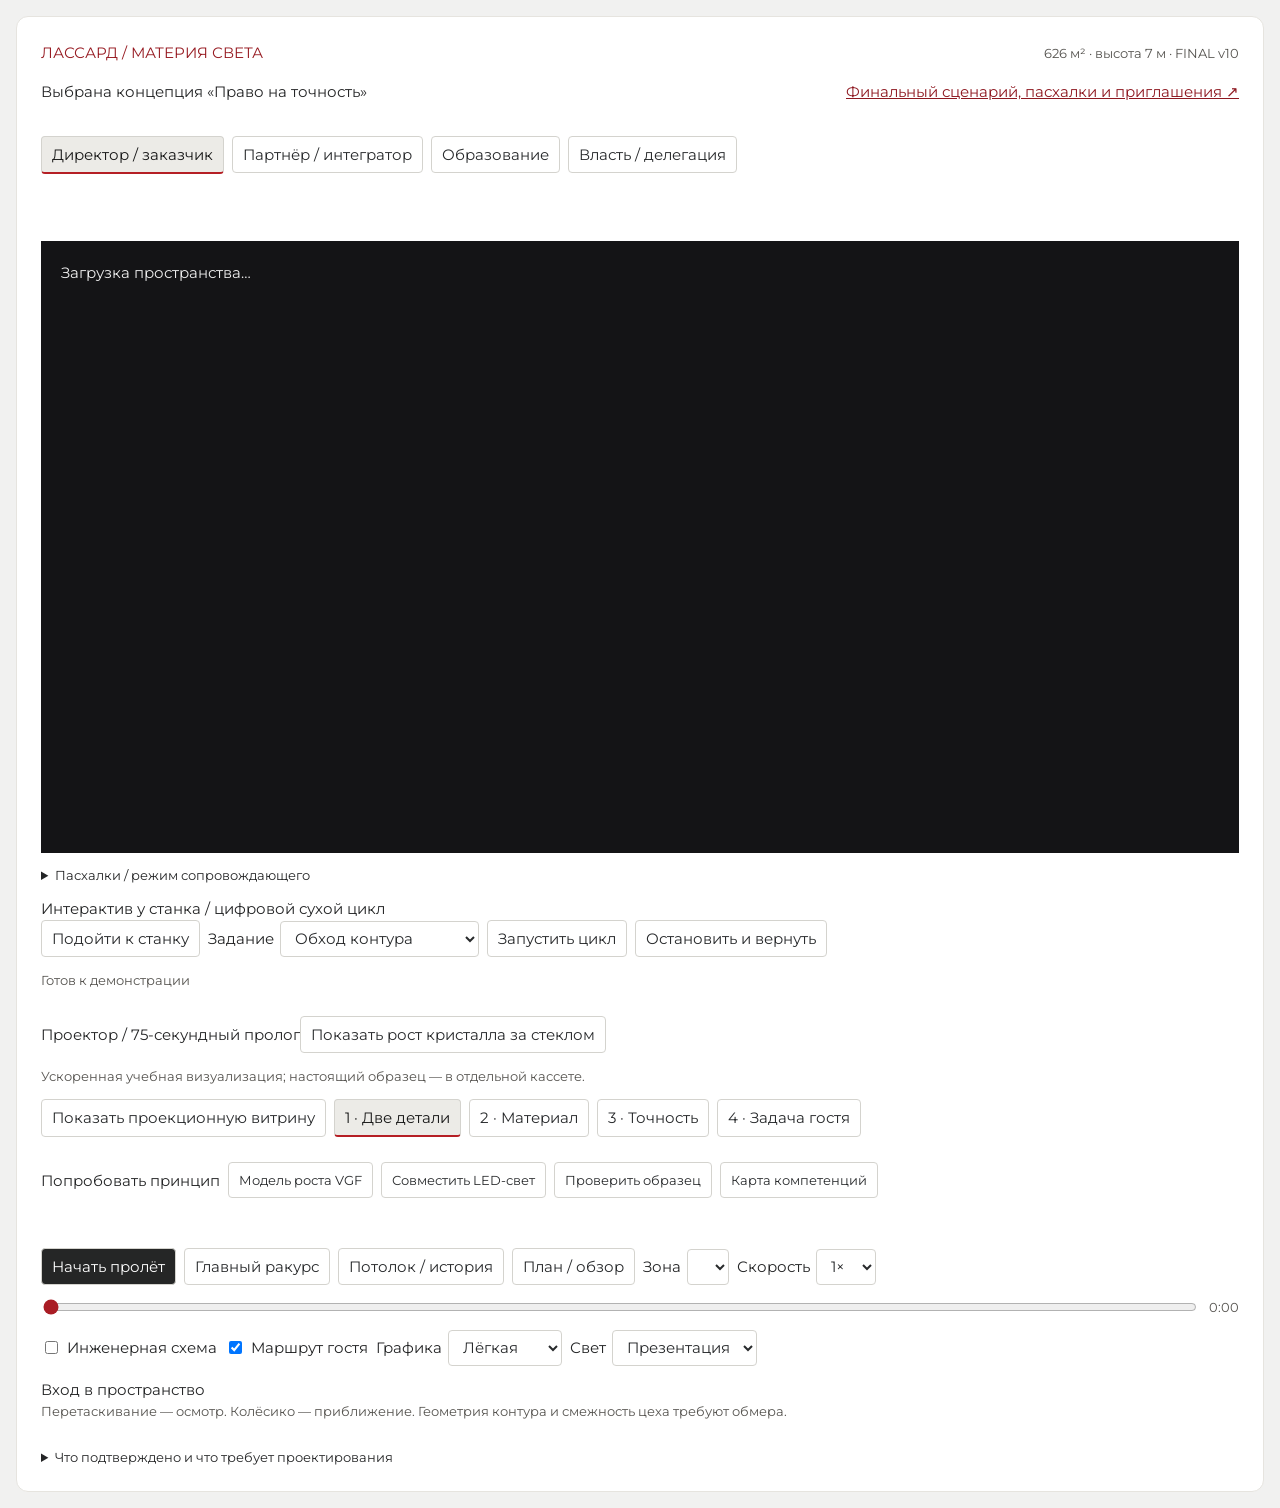
==== index.html @ 35c15503 "Publish LASSARD showroom interactive concept" ====
<!doctype html><html lang="ru"><head><meta charset="utf-8"><meta name="viewport" content="width=device-width,initial-scale=1"><title>LASSARD — Право на точность / FINAL v10</title><link rel="icon" href="data:,"></head><body><main><div id="lassard-premium">
<style>
@font-face{font-family:LassardText;src:url([data-uri]) format('woff2');font-weight:400 600;font-display:block}
#lassard-premium{display:flex;flex-direction:column;gap:12px;min-width:0;color:var(--foreground)}
#lassard-premium .lp-row{display:flex;align-items:center;flex-wrap:wrap;gap:8px}
#lassard-premium .lp-heading{display:flex;justify-content:space-between;align-items:baseline;flex-wrap:wrap;gap:8px}
#lassard-premium .lp-stage{position:relative;width:100%;aspect-ratio:16/10;min-height:340px;overflow:hidden;touch-action:none;background:#141416}
#lassard-premium canvas{display:block;width:100%;height:100%}
#lassard-premium .lp-controls{display:flex;flex-wrap:wrap;gap:8px;align-items:center}
#lassard-premium label{display:inline-flex;gap:6px;align-items:center}
#lassard-premium .lp-scrub{display:flex;gap:10px;align-items:center}
#lassard-premium .lp-scrub input{flex:1;min-width:80px}
#lassard-premium select[data-room]{max-width:290px}
#lassard-premium [data-detail]{min-height:2.6em}
@media(max-width:480px){#lassard-premium select[data-room]{width:100%;max-width:100%}}

*{box-sizing:border-box}body{margin:0;background:#f1f1f0;color:#242526;font:15px/1.55 LassardText,Arial,sans-serif}button,select,input{font:inherit}button,select{min-height:36px}button{cursor:pointer}button:focus-visible,a:focus-visible,select:focus-visible{outline:2px solid #b51f25;outline-offset:3px}button:hover{background:#e8e6e1}button[aria-pressed="true"]{border-bottom:2px solid #b51f25;background:#ecebe7;color:#181818}button,.btn,select{border:1px solid #d4d3ce;border-radius:4px;padding:6px 10px;background:#fff;color:#282a2c}a{color:#8e1820}main{padding:16px;max-width:1760px;margin:auto}#lassard-premium{background:#fff;border:1px solid #e6e4df;border-radius:12px;padding:24px;gap:12px}.text-small{font-size:13px;color:#55534f}.lp-heading strong{color:#971b22}.lp-heading{margin-bottom:4px}.concept-top{display:flex;flex-wrap:wrap;align-items:center;gap:12px;justify-content:space-between}.concept-top label{flex-wrap:wrap}.concept-top select{max-width:100%}.story-intro h1{font-size:24px;line-height:1.25;margin:8px 0}.story-intro p{margin:7px 0;max-width:1000px}.lead{font-weight:500}.acts{display:flex;gap:6px;overflow:auto;padding-bottom:5px}.act-button{flex:1;min-width:170px;text-align:left;font-size:12px;border:0;border-left:2px solid #ddd;border-radius:0;background:#f7f6f2}.experience{display:flex;gap:8px;flex-wrap:wrap;align-items:center}.experience button{font-size:13px}.demo{background:#f1f1f0;padding:18px;border-radius:6px}.demo[hidden]{display:none}.demo>button{float:right}.demo p{max-width:1000px}.demo-diagram svg{width:100%;max-width:650px;height:180px;display:block}.demo-diagram text{font-family:LassardText,Arial;fill:#292929}.demo input{width:260px;max-width:100%;accent-color:#a91c24}.demo-track{background:#d9d7d0;height:8px;margin:12px 0}.demo-track>div{height:100%;background:#9c2028}.lp-stage{max-height:68vh;min-height:360px!important;aspect-ratio:16/9!important}.lp-controls .btn-primary{background:#252626;color:white}.lp-scrub input{accent-color:#a91c24}details{font-size:13px;max-width:1000px}summary{cursor:pointer}#lassard-premium [data-detail]{max-width:1100px}#lassard-premium label{max-width:100%}#lassard-premium select{min-width:0}#lassard-premium select[data-room]{max-width:265px}
@media(max-width:768px){main{padding:6px}#lassard-premium{padding:16px;border-radius:8px}.lp-stage{min-height:330px!important;max-height:none}.lp-controls{align-items:stretch}.story-intro h1{font-size:22px}}
@media(max-width:480px){#lassard-premium{padding:12px}.lp-stage{min-height:300px!important}.concept-top select{width:100%}.concept-top label{display:block!important;width:100%}.lp-heading span{font-size:11px}.lp-controls label{flex-wrap:wrap}#lassard-premium select[data-room]{width:100%;max-width:100%}.experience button{flex:1 0 42%}.story-intro h1{font-size:20px}.lp-scrub{max-width:100%}.acts .act-button{min-width:158px}}
</style>
<div class="lp-heading"><strong>ЛАССАРД / МАТЕРИЯ СВЕТА</strong><span class="text-small">626 м² · высота 7 м · FINAL v10</span></div>
<div class="concept-top"><label hidden style="display:none">Выбранная концепция <select data-concept><option value="precision">Право на точность</option></select></label><strong>Выбрана концепция «Право на точность»</strong><a href="Сценарий_и_пасхалки.html" target="_blank">Финальный сценарий, пасхалки и приглашения ↗</a></div>
<section class="story-intro"><h1 data-concept-title></h1><p data-concept-line class="lead"></p><p data-concept-pitch></p></section>
<div class="lp-row" aria-label="Сценарий гостя">
<button type="button" class="btn" data-role="client" aria-pressed="true">Директор / заказчик</button>
<button type="button" class="btn" data-role="partner" aria-pressed="false">Партнёр / интегратор</button>
<button type="button" class="btn" data-role="education" aria-pressed="false">Образование</button>
<button type="button" class="btn" data-role="authority" aria-pressed="false">Власть / делегация</button>
</div>

<p data-concept-route class="text-small"></p><nav data-acts class="acts" aria-label="Сцены маршрута директора"></nav>
<div class="lp-stage" role="img" aria-label="Премиальный интерьер ЛАССАРД: потолочная волна, медиа, 13 зон и оборудование"><span data-loading style="color:#eee;padding:20px;display:block">Загрузка пространства…</span></div>
<details><summary>Пасхалки / режим сопровождающего</summary><p class="text-small">Раскрывайте только по ходу истории. Гостю не требуется искать все элементы.</p><div class="lp-row" data-final-secrets></div></details><section class="machine-controls"><strong>Интерактив у станка / цифровой сухой цикл</strong><div class="lp-row"><button data-machine-view>Подойти к станку</button><label>Задание <select data-machine-task><option value="contour">Обход контура</option><option value="position">Позиционирование</option><option value="repeat">Повтор траектории</option></select></label><button data-machine-start>Запустить цикл</button><button data-machine-stop>Остановить и вернуть</button></div><p class="text-small" data-machine-status>Готов к демонстрации</p></section><section class="projection-controls"><strong>Проектор / 75-секундный пролог</strong><button data-growth-start>Показать рост кристалла за стеклом</button><p class="text-small" data-growth-status>Ускоренная учебная визуализация; настоящий образец — в отдельной кассете.</p><div class="lp-row"><button data-projector-view>Показать проекционную витрину</button><button data-projection-step="0" aria-pressed="true">1 · Две детали</button><button data-projection-step="1" aria-pressed="false">2 · Материал</button><button data-projection-step="2" aria-pressed="false">3 · Точность</button><button data-projection-step="3" aria-pressed="false">4 · Задача гостя</button></div><p data-projection-copy class="text-small"></p></section><div class="experience"><strong>Попробовать принцип</strong><button data-experience="growth">Модель роста VGF</button><button data-experience="align">Совместить LED-свет</button><button data-experience="measure">Проверить образец</button><button data-experience="chain">Карта компетенций</button></div>
<div data-demo hidden class="demo"><button aria-label="Закрыть опыт">Закрыть</button><p data-demo-copy></p><div data-demo-diagram class="demo-diagram"></div><label>Положение ручки <input aria-label="Ручка учебного опыта" type="range" min="0" max="100" value="0"></label><div class="demo-track"><div data-demo-fill></div></div><output></output><p class="text-small">Демонстрация идеи интерфейса. Это не физическая модель процесса и не измерение.</p></div>
<p data-ceiling-story class="text-small"></p><details hidden style="display:none"><summary>Архивные камеры</summary><div class="lp-row" data-ceiling-chapters></div></details>
<div class="lp-controls">
<button class="btn btn-primary" type="button" data-play disabled>Начать пролёт</button>
<button class="btn" type="button" data-hero disabled>Главный ракурс</button><button class="btn" type="button" data-ceiling-view>Потолок / история</button>
<button class="btn" type="button" data-plan disabled>План / обзор</button>
<label class="form-label">Зона <select class="form-select" data-room aria-label="Выбрать зону"></select></label>
<label class="form-label">Скорость <select class="form-select" data-speed aria-label="Скорость"><option value="1">1×</option><option value="2">2×</option></select></label>
</div>
<div class="lp-scrub"><input type="range" class="form-range" data-progress min="0" max="1000" value="0" aria-label="Положение в пролёте"><span class="text-small tabular-nums" data-time>0:00</span></div>
<div class="lp-row">
<label class="form-check"><input type="checkbox" class="form-check-input" data-tech><span class="form-check-label">Инженерная схема</span></label>
<label class="form-check"><input type="checkbox" class="form-check-input" data-route checked><span class="form-check-label">Маршрут гостя</span></label>
<label class="form-label">Графика <select class="form-select" data-quality aria-label="Качество графики"><option value="eco">Лёгкая</option><option value="high">Качество</option></select></label>
<label class="form-label">Свет <select class="form-select" data-light aria-label="Сценарий освещения"><option value="show">Презентация</option><option value="work">Рабочий</option></select></label>
</div>
<div><strong data-title>Вход в пространство</strong><div class="text-small" data-detail aria-live="polite">Перетаскивание — осмотр. Колёсико — приближение. Геометрия контура и смежность цеха требуют обмера.</div></div>
<details><summary>Что подтверждено и что требует проектирования</summary><p>626 м² и 7 м — из кейса. Контур, координаты и размещение оборудования — эскиз v07/v08. Открытые учебные стенды доступны; запуск станков требует отдельного регламента. Рабочие режимы полировки без местного отсоса не подтверждены. Смета v07 не пересчитана для этих концепций.</p></details>
<script type="application/json" data-model>{"version":"v07","title":"ЛАССАРД / МАТЕРИЯ СВЕТА","room":{"width":36,"depth":17.38888888888889,"height":7,"area":626,"measured":false,"source":"Кейс: 626 м² / 7 м; 36×17.388889 — гипотеза PDF и ZIP","columns":[[0,3.3888888888888893,0.4],[0,15.38888888888889,0.4],[12,3.3888888888888893,0.4],[12,15.38888888888889,0.4],[24,3.3888888888888893,0.4],[24,15.38888888888889,0.4],[36,3.3888888888888893,0.4],[36,15.38888888888889,0.4]]},"zones":[{"id":1,"name":"Вход и впечатление","x":0,"z":0,"width":6,"depth":6.5,"area":39},{"id":2,"name":"Выращивание кристаллов","x":0,"z":9.5,"width":6,"depth":7.888888888888889,"area":47.333333333333336},{"id":3,"name":"Диоды","x":6,"z":9.5,"width":4.5,"depth":7.888888888888889,"area":35.5},{"id":4,"name":"Квантроны","x":10.5,"z":9.5,"width":4.5,"depth":7.888888888888889,"area":35.5},{"id":5,"name":"Лазерные источники","x":15,"z":9.5,"width":4.5,"depth":7.888888888888889,"area":35.5},{"id":6,"name":"Оптомеханика","x":19.5,"z":9.5,"width":4.5,"depth":7.888888888888889,"area":35.5},{"id":7,"name":"Роботизированная ячейка","x":6,"z":0,"width":5,"depth":6.5,"area":32.5},{"id":8,"name":"Гравировка и маркировка","x":11,"z":0,"width":5,"depth":6.5,"area":32.5},{"id":9,"name":"Лазерная резка","x":16,"z":0,"width":13,"depth":6.5,"area":84.5},{"id":10,"name":"Ручные аппараты","x":29,"z":0,"width":4.5,"depth":6.5,"area":29.25},{"id":11,"name":"Лазерный класс","x":24,"z":9.5,"width":6,"depth":7.888888888888889,"area":47.333333333333336},{"id":12,"name":"Сервис","x":30,"z":9.5,"width":6,"depth":7.888888888888889,"area":47.333333333333336},{"id":13,"name":"Обзор производства","x":33.5,"z":0,"width":2.5,"depth":6.5,"area":16.25}],"spine":{"x":0,"z":6.5,"width":36,"depth":3},"production":{"side":"+X","assumed":true,"externalWindows":0},"safety":{"extinguishers":[[6.3,1.1,6.2],[11.3,1.1,6.2],[16.3,1.1,6.2],[29.3,1.1,6.2],[30.3,1.1,9.85]],"note":"5 проектных точек; тип, ранг и достаточность определяются расчётом"},"materials":[{"id":"M01","name":"Минеральный крупноформатный пол","finish":"Графитовый сатин; материал и вся система с подтверждением требований пожарной безопасности; нескользящая поверхность"},{"id":"M02","name":"Стены","finish":"Сэндвич-панель существующего контура; внутренняя отделка минеральными панелями и металлом"},{"id":"M03","name":"Потолочная волна","finish":"Красные алюминиевые элементы RAL3020; независимый подвес; нижняя отметка 3.94–5.46 м, верх 6.32 м"},{"id":"M04","name":"Свет","finish":"Сценарное диммирование; тёплый 3000К в общих зонах, нейтральный 4000К у оборудования; фотометрии пока нет"},{"id":"M05","name":"Остекление","finish":"Только внутренняя граница цеха и защитные ячейки; состав/OD/огнестойкость по проекту"},{"id":"M06","name":"Медиа","finish":"Проекция на прозрачную сетку в закрытом объёме и на физические модели; изображение не возникает в чистом воздухе"},{"id":"M07","name":"Металл и бренд","finish":"#DD191C, #606060, #D9D9D9, белый; сатинированная нержавеющая сталь; оригинальный SVG"}],"merge":{"base":"Авторский интерьер v05, архитектура и все четыре маршрута сохранены","imported":"18 mesh-деталей робота и учебного разреза квантрона из LASSARD_showroom.blend","caution":"Стилизованные модели, не заводские CAD и не паспортные габариты"},"visitorBarriers":{"lines":[{"a":[0.65,11.65],"b":[23.35,11.65],"label":"Экспонаты: только с сопровождающим","height":1,"type":"Посетительское ограждение, не лазерная защита"},{"a":[0.65,11.65],"b":[0.65,16.9],"label":"Боковая граница экспозиции","height":1,"type":"Посетительское ограждение, не лазерная защита"},{"a":[23.35,11.65],"b":[23.35,16.9],"label":"Боковая граница оптомеханики","height":1,"type":"Посетительское ограждение, не лазерная защита"},{"a":[6.25,6.78],"b":[10.75,6.78],"label":"Рабочие ячейки: доступ оператора","height":1,"type":"Посетительское ограждение, не лазерная защита"},{"a":[11.25,6.78],"b":[15.75,6.78],"label":"Рабочие ячейки: доступ оператора","height":1,"type":"Посетительское ограждение, не лазерная защита"},{"a":[16.25,6.78],"b":[28.75,6.78],"label":"Рабочие ячейки: доступ оператора","height":1,"type":"Посетительское ограждение, не лазерная защита"},{"a":[29.25,6.78],"b":[33.25,6.78],"label":"Рабочие ячейки: доступ оператора","height":1,"type":"Посетительское ограждение, не лазерная защита"},{"a":[30.35,12.25],"b":[35.6,12.25],"label":"Сервисная мастерская: только персонал","height":1,"type":"Посетительское ограждение, не лазерная защита"},{"a":[35.55,7.3],"b":[35.55,8.7],"label":"Вход в производство: только персонал","height":1,"type":"Посетительское ограждение, не лазерная защита"}],"posts":44,"lengthMeters":65.35,"limits":"Ленты не являются лазерной защитой. Пропуск, инструктаж и сопровождение обязательны по согласованному регламенту."}}</script>
<script type="application/json" data-logo>[[["moveTo", [[63.94, 56.41]]], ["lineTo", [[63.05, 0.47]]], ["lineTo", [[54.19, 0.47]]], ["lineTo", [[33.36, 56.27]]], ["lineTo", [[33.34, 56.41]]], ["lineTo", [[40.51, 56.41]]], ["lineTo", [[56.25, 13.43]]], ["lineTo", [[55.87, 38.64]]], ["lineTo", [[50.85, 38.64]]], ["lineTo", [[48.2, 45.81]]], ["lineTo", [[55.78, 45.81]]], ["lineTo", [[55.59, 56.41]]], ["lineTo", [[63.94, 56.41]]], ["closePath", []]], [["moveTo", [[159.77, 56.54]]], ["lineTo", [[158.88, 0.61]]], ["lineTo", [[150.02, 0.61]]], ["lineTo", [[129.19, 56.4]]], ["lineTo", [[129.16, 56.54]]], ["lineTo", [[136.33, 56.54]]], ["lineTo", [[152.07, 13.56]]], ["lineTo", [[151.69, 38.77]]], ["lineTo", [[146.68, 38.77]]], ["lineTo", [[144.03, 45.94]]], ["lineTo", [[151.61, 45.94]]], ["lineTo", [[151.41, 56.54]]], ["lineTo", [[159.77, 56.54]]], ["closePath", []]], [["moveTo", [[19.4, 0.5]]], ["lineTo", [[0.0, 56.41]]], ["lineTo", [[7.49, 56.41]]], ["lineTo", [[22.28, 13.06]]], ["lineTo", [[24.32, 6.75]]], ["lineTo", [[27.95, 6.75]]], ["lineTo", [[18.84, 56.41]]], ["lineTo", [[26.16, 56.41]]], ["lineTo", [[36.32, 0.5]]], ["lineTo", [[19.4, 0.5]]], ["closePath", []]], [["moveTo", [[98.09, 0.01]]], ["lineTo", [[84.19, 0.01]]], ["curveTo", [[82.7, 0.01], [81.36, 0.5], [80.22, 1.46]]], ["curveTo", [[79.07, 2.42], [78.36, 3.66], [78.09, 5.14]]], ["lineTo", [[69.71, 51.14]]], ["curveTo", [[69.44, 52.62], [69.71, 53.86], [70.5, 54.82]]], ["curveTo", [[71.29, 55.79], [72.46, 56.27], [73.95, 56.27]]], ["lineTo", [[87.87, 56.27]]], ["curveTo", [[89.35, 56.27], [90.7, 55.79], [91.86, 54.83]]], ["curveTo", [[93.04, 53.86], [93.78, 52.62], [94.05, 51.13]]], ["lineTo", [[96.76, 36.19]]], ["lineTo", [[89.24, 36.19]]], ["lineTo", [[86.84, 49.39]]], ["lineTo", [[77.5, 49.39]]], ["lineTo", [[85.24, 6.87]]], ["lineTo", [[94.57, 6.87]]], ["lineTo", [[92.38, 18.92]]], ["lineTo", [[99.89, 18.92]]], ["lineTo", [[102.39, 5.13]]], ["curveTo", [[102.66, 3.65], [102.38, 2.4], [101.55, 1.44]]], ["curveTo", [[100.74, 0.49], [99.57, 0.01], [98.09, 0.01]]], ["closePath", []]], [["moveTo", [[128.85, 0.0]]], ["lineTo", [[114.94, 0.0]]], ["curveTo", [[113.45, 0.0], [112.11, 0.49], [110.97, 1.45]]], ["curveTo", [[109.83, 2.41], [109.11, 3.65], [108.84, 5.13]]], ["lineTo", [[100.5, 51.13]]], ["curveTo", [[100.23, 52.61], [100.5, 53.85], [101.3, 54.82]]], ["curveTo", [[102.09, 55.79], [103.26, 56.28], [104.75, 56.28]]], ["lineTo", [[118.68, 56.28]]], ["curveTo", [[120.16, 56.28], [121.51, 55.8], [122.67, 54.84]]], ["curveTo", [[123.85, 53.87], [124.58, 52.63], [124.85, 51.14]]], ["lineTo", [[127.55, 36.2]]], ["lineTo", [[120.03, 36.2]]], ["lineTo", [[117.64, 49.4]]], ["lineTo", [[108.3, 49.4]]], ["lineTo", [[116.01, 6.88]]], ["lineTo", [[125.34, 6.88]]], ["lineTo", [[123.16, 18.93]]], ["lineTo", [[130.68, 18.93]]], ["lineTo", [[133.17, 5.14]]], ["curveTo", [[133.44, 3.65], [133.15, 2.41], [132.32, 1.45]]], ["curveTo", [[131.5, 0.48], [130.34, 0.0], [128.85, 0.0]]], ["closePath", []]], [["moveTo", [[196.99, 0.36]]], ["lineTo", [[174.6, 0.36]]], ["lineTo", [[164.65, 56.79]]], ["lineTo", [[173.09, 56.79]]], ["lineTo", [[181.76, 7.61]]], ["lineTo", [[192.4, 7.61]]], ["lineTo", [[189.59, 23.92]]], ["lineTo", [[182.78, 23.92]]], ["lineTo", [[181.45, 31.19]]], ["lineTo", [[190.7, 31.19]]], ["curveTo", [[192.42, 31.12], [193.63, 30.95], [194.32, 30.68]]], ["curveTo", [[196.05, 29.98], [197.13, 28.44], [197.55, 26.07]]], ["lineTo", [[201.17, 5.55]]], ["curveTo", [[201.76, 2.09], [200.38, 0.36], [196.99, 0.36]]], ["closePath", []]], [["moveTo", [[232.95, 0.46]]], ["lineTo", [[225.4, 0.46]]], ["lineTo", [[225.4, 0.46]]], ["lineTo", [[221.23, 0.46]]], ["lineTo", [[221.06, 0.46]]], ["lineTo", [[214.35, 0.46]]], ["lineTo", [[214.35, 0.46]]], ["lineTo", [[211.79, 0.46]]], ["lineTo", [[195.01, 49.45]]], ["lineTo", [[189.63, 49.45]]], ["lineTo", [[188.38, 56.41]]], ["lineTo", [[192.63, 56.41]]], ["lineTo", [[200.06, 56.41]]], ["lineTo", [[202.48, 49.45]]], ["lineTo", [[202.47, 49.45]]], ["lineTo", [[214.74, 13.03]]], ["lineTo", [[216.75, 6.71]]], ["lineTo", [[218.44, 6.71]]], ["lineTo", [[218.44, 6.71]]], ["lineTo", [[221.06, 6.71]]], ["lineTo", [[221.23, 6.71]]], ["lineTo", [[223.36, 6.71]]], ["lineTo", [[223.36, 6.71]]], ["lineTo", [[224.59, 6.71]]], ["lineTo", [[216.95, 49.45]]], ["lineTo", [[206.08, 49.45]]], ["lineTo", [[203.62, 56.41]]], ["lineTo", [[208.27, 56.41]]], ["lineTo", [[215.7, 56.41]]], ["lineTo", [[221.26, 56.41]]], ["lineTo", [[222.37, 56.41]]], ["lineTo", [[222.46, 56.41]]], ["lineTo", [[223.03, 56.41]]], ["lineTo", [[228.18, 56.41]]], ["lineTo", [[229.42, 49.45]]], ["lineTo", [[224.26, 49.45]]], ["lineTo", [[232.95, 0.46]]], ["closePath", []]]]</script>
<script type="module">
import * as THREE from 'https://esm.sh/three@0.169.0';
import {RoundedBoxGeometry} from 'https://esm.sh/three@0.169.0/examples/jsm/geometries/RoundedBoxGeometry.js';
import {EffectComposer} from 'https://esm.sh/three@0.169.0/examples/jsm/postprocessing/EffectComposer.js';
import {RenderPass} from 'https://esm.sh/three@0.169.0/examples/jsm/postprocessing/RenderPass.js';
import {UnrealBloomPass} from 'https://esm.sh/three@0.169.0/examples/jsm/postprocessing/UnrealBloomPass.js';
import {OutputPass} from 'https://esm.sh/three@0.169.0/examples/jsm/postprocessing/OutputPass.js';
import {ShaderPass} from 'https://esm.sh/three@0.169.0/examples/jsm/postprocessing/ShaderPass.js';
import {FXAAShader} from 'https://esm.sh/three@0.169.0/examples/jsm/shaders/FXAAShader.js';
import {Reflector} from 'https://esm.sh/three@0.169.0/examples/jsm/objects/Reflector.js';
import {RoomEnvironment} from 'https://esm.sh/three@0.169.0/examples/jsm/environments/RoomEnvironment.js';
const root=document.getElementById('lassard-premium'),$=s=>root.querySelector(s),stage=$('.lp-stage');
const M=JSON.parse($('[data-model]').textContent),logoPaths=JSON.parse($('[data-logo]').textContent);
let needsRender=true,frameId=0,stageVisible=true,drawCount=0,lastDraw=0;
const CONTENT={"concepts":[{"id":"precision","n":"01","name":"Право на точность","tagline":"Директор сам устанавливает, что считать доказательством качества.","pitch":"LASSARD превращает обещание точности в проверяемый результат: посетитель проходит путь от рождения материала до приёмки собственной детали и выходит с согласованным заданием на испытание.","audience":"Приоритет: генеральный и технический директор; главный инженер и закупки получают доказательства для согласования.","why":"У крупной покупки есть риск: красивый станок может не дать нужного результата на конкретном производстве. Маршрут уменьшает неопределённость в качестве, происхождении узлов и внедрении; эффект на конверсию нужно измерять.","duration":32,"hook":"На столе две одинаковые на вид детали. «Какую вы примете для своего производства — и чем это докажете?»","ending":"Карточка задачи: материал, операция, критический размер или дефект, метод измерения, критерий приёмки, ответственный инженер и согласованная дата теста.","ceiling":"Собранный свет","ceilingMeaning":"Единая потолочная история из семи глав: 2015 — разрозненные возможности; 2017 — контуры инструмента; 2018 — собранный модуль; 2019 — оптическая поверхность; 2021 — слои управляемого роста; 2023 — общая производственная структура; 2025 — измерительная апертура. Алюминиевая форма постепенно меняется вместе с глубиной компетенций LASSARD. В финальной точке освещённые светлые фрагменты среднего поля проекционно складываются в одно кольцо. Это статическая анаморфоза на пассивных элементах; последовательное включение обычных светильников глав — необязательный следующий этап. Акцент: от разрозненных процессов к согласованной точности.","art":[{"name":"Слои решения","where":"Зона 02, открытый стол перед витриной","what":"Две металлические поверхности внешне одинаковы. Под увеличением посетитель находит различие и сопоставляет его с размером на экране. Подпись сообщает происхождение и метод контроля.","meaning":"Ценность LASSARD видна в том, что глаз не различает.","sale":"Разговор переходит от мощности и цены к критерию приёмки."},{"name":"Подпись материала","where":"Переход от зоны 06 к станкам","what":"Скульптурная кассета из закрытого образца кристалла, подложки, демонстрационного компонента и обработанной детали. Рядом разветвлённая схема компетенций, без ложной прямой родословной конкретного станка.","meaning":"Компания умеет работать на разных масштабах: от материала до комплекса.","sale":"Обсуждение собственного производства и границ ответственности по выбранной модели."}],"acts":[{"time":"0–3 мин","title":"Завязка: выбор без доказательства","zone":1,"key":"entry","voice":"«Сначала определим результат, который нужен вашему предприятию. В конце вы проверите его сами».","action":"Директор выбирает две внешне похожие детали и отмечает критичное свойство.","proof":"Зафиксирована задача, а не интерес к абстрактному каталогу.","space":"У входа — стол задачи; обзор всего зала открывается за ним, каталог не заслоняет вопрос."},{"time":"3–9 мин","title":"Откуда у нас право обещать","zone":2,"key":"growth","voice":"«С 2015 года мы наращивали собственные компетенции. Материал — одна из точек, где начинается контроль свойств».","action":"Поворачивает ручку учебной модели VGF: меняется условный температурный профиль и фронт кристаллизации. Затем рассматривает герметично закрытый GaAs-образец.","proof":"Различает реальный образец и условную симуляцию. Видит историю 2015 → 2017 → 2018 → 2019 → 2021 → 2023.","space":"Витрина с реальным кристаллом сзади, доступная учебная модель впереди. Температурная анимация не выдаётся за реальное выращивание."},{"time":"9–15 мин","title":"Конфликт: точность легко потерять","zone":6,"key":"precision","voice":"«Хороший компонент не спасает систему, если её узлы не согласованы».","action":"Вращает ограниченный ручной позиционер с LED-источником; совмещает световое пятно с меткой и сравнивает стабильность двух учебных опор.","proof":"Лично ощущает зависимость результата от настройки. Это демонстрация принципа, не измерение характеристик продаваемого лазера.","space":"Диоды, квантроны и волоконная ветвь показаны как разные технические направления. Оптомеханика рядом связывает их общей задачей стабильности."},{"time":"15–25 мин","title":"Проверка: приблизиться к решению","zone":9,"key":"dry","voice":"«Теперь рассмотрим оборудование, которое должно выполнить вашу операцию».","action":"Подходит к внешнему пульту обесточенного SMART; на отдельном муляже закрепляет безопасный образец. Измеряет заранее подготовленную деталь под видеомикроскопом. При готовой защищённой установке оператор отдельно выполняет тест материала клиента.","proof":"Результаты сравниваются по одному критерию. Подготовленный образец не выдаётся за сегодняшнюю обработку.","space":"Открытый подход к станку и вынесенный стол образцов. Рабочая ячейка закрыта корпусом. В режиме без обработки используется симулятор, а не подключённый пульт."},{"time":"25–32 мин","title":"Развязка: принять следующий шаг","zone":12,"key":"decision","voice":"«Вот что уже подтверждено, вот что ещё проверим на вашей детали. Давайте зафиксируем критерий и ответственного».","action":"Смотрит через перегородку на реальное производство, затем совместно с инженером заполняет паспорт теста.","proof":"Встреча завершена проверяемой договорённостью о тестировании, а не обещанием немедленного контракта.","space":"Стол решения рядом с производственным окном. Здесь потолочные пластины складываются в точную линию. Мастерская отделена от места переговоров."}]},{"id":"control","n":"02","name":"Зависимость отменяется","tagline":"Крупная покупка начинается с вопроса: кто отвечает, когда что-то перестало работать?","pitch":"Директор собирает карту своей производственной зависимости и проверяет, какие участки цепочки LASSARD способен контролировать собственными компетенциями, а какие остаются внешними.","audience":"Генеральный директор, собственник, директор по производству; особенно при модернизации критического участка.","why":"Продаёт управляемость поставки, сервиса и ответственности. Убедителен, когда причина покупки — риск простоя или зависимость от поставщика; слабее, когда главное — уникальная технологическая операция.","duration":30,"hook":"Гость вытягивает один модуль из настольной цепи — световая последовательность останавливается. «Какой такой узел есть у вас?»","ending":"Карта рисков выбранной конфигурации, перечень подтверждающих документов, сценарий сервиса и встреча инженеров. SLA, сроки и склад не обещаются до подтверждения.","ceiling":"Архитектура независимости","ceilingMeaning":"Единая потолочная история из семи глав: 2015 — разрозненные возможности; 2017 — контуры инструмента; 2018 — собранный модуль; 2019 — оптическая поверхность; 2021 — слои управляемого роста; 2023 — общая производственная структура; 2025 — измерительная апертура. Алюминиевая форма постепенно меняется вместе с глубиной компетенций LASSARD. В финальной точке освещённые светлые фрагменты среднего поля проекционно складываются в одно кольцо. Это статическая анаморфоза на пассивных элементах; последовательное включение обычных светильников глав — необязательный следующий этап. Главы охвачены соединёнными звеньями: новые компетенции укрепляют цепь ответственности.","art":[{"name":"Отсутствующий узел","where":"Вход, стол задачи","what":"Скульптура из семи магнитных модулей. Один пустой стык прекращает световой маршрут; гость возвращает модуль.","meaning":"Большая система зависит от малого элемента.","sale":"Выявляет реальный риск и участников решения."},{"name":"Атлас ответственности","where":"Перед окном производства","what":"Трёхслойный объект: компоненты, сборка и поддержка. Поворот дисков показывает границы ответственности по конкретной модели.","meaning":"Полный цикл нужно раскрывать через конкретные обязательства.","sale":"Подводит к обсуждению сервиса, запасных частей и собственной разработки."}],"acts":[{"time":"0–4 мин","title":"Назвать уязвимость","zone":1,"key":"entry","voice":"«Когда останавливается один узел, предприятие теряет больше, чем стоимость узла. Давайте начнём с вашего риска».","action":"Вынимает модуль из учебной цепи и отмечает свой риск: качество, поставка, обслуживание или обучение.","proof":"Сформирован предмет деловой беседы.","space":"Входной модуль вместо ресепшена с общей рекламой; рядом место для короткой записи задачи."},{"time":"4–10 мин","title":"Почему мы строили свой цикл","zone":2,"key":"growth","voice":"«Мы последовательно добавляли собственные производственные компетенции: оборудование, модули, оптомеханику и полупроводники».","action":"Совмещает предметные кассеты с историческими вехами; запускает условную модель VGF.","proof":"История компании объясняет контроль процесса. 80% из кейса показаны как данные кейса, не доля каждого станка.","space":"Хронология встроена в проход по компонентам. Подложки, квантроны и волокно — отдельные ветви, не универсальный конвейер GaAs → любой лазер."},{"time":"10–16 мин","title":"Проверить границы контроля","zone":5,"key":"source","voice":"«Давайте разберём именно ту конфигурацию, которую вы рассматриваете».","action":"Выбирает на экране тип источника; инженер показывает состав и подтверждённое происхождение узлов.","proof":"Известно, что производится внутри компании, что приобретается и чем подтверждается совместимость.","space":"Источники собраны у стола обсуждения; спецификация конкретной модели важнее общего лозунга локализации."},{"time":"16–23 мин","title":"Приблизиться к обслуживанию","zone":9,"key":"dry","voice":"«Качество закупки — это ещё и возможность эксплуатировать оборудование».","action":"Осматривает обесточенный станок с сопровождающим; на внешнем учебном пульте выбирает сценарий отказа и порядок обращения.","proof":"Проверяется понятность эксплуатации; сроки восстановления и наличие запчастей запрашиваются отдельно.","space":"Подход к машине открыт, сервисный тренажёр вынесен наружу. Силовые шкафы и рабочие зоны закрыты."},{"time":"23–30 мин","title":"Увидеть людей и назначить ответственного","zone":12,"key":"decision","voice":"«За каждым этапом должны стоять люди и проверяемые обязательства».","action":"Наблюдает сборку через перегородку, проходит к карте ответственности и назначает техническую встречу.","proof":"На руках карта рисков и перечень оставшихся проверок.","space":"Финальный стол у производства; потолочная цепь собирается светом после согласования карты, а не автоматически после входа."}]},{"id":"invisible","n":"03","name":"Невидимое становится решением","tagline":"Красивое кино о том, как управляют тем, чего не видно.","pitch":"Посетитель проходит от невидимой структуры материала к видимому результату на детали. Каждый художественный эффект открывается его собственным действием и объясняет инженерную компетенцию.","audience":"Технический директор, R&D, технологи; адаптация для образования, медиа и промышленного туризма.","why":"Лучше всего создаёт запоминающийся образ бренда и интерес к технологии. Для продаж нужен обязательный финал с измерением и задачей клиента: один красивый опыт ещё не доказывает применимость станка.","duration":28,"hook":"В зале висит набор несвязанных рам. Гость сдвигается к отметке и видит цельную форму — затем ему предлагают сделать невидимое измеримым.","ending":"Один проверяемый технологический вопрос заказчика, метод проверки и запись на предметное испытание.","ceiling":"Проявление","ceilingMeaning":"Единая потолочная история из семи глав: 2015 — разрозненные возможности; 2017 — контуры инструмента; 2018 — собранный модуль; 2019 — оптическая поверхность; 2021 — слои управляемого роста; 2023 — общая производственная структура; 2025 — измерительная апертура. Алюминиевая форма постепенно меняется вместе с глубиной компетенций LASSARD. В финальной точке освещённые светлые фрагменты среднего поля проекционно складываются в одно кольцо. Это статическая анаморфоза на пассивных элементах; последовательное включение обычных светильников глав — необязательный следующий этап. Тонкие экранные слои постепенно открывают внутреннюю структуру каждой главы.","art":[{"name":"Увидеть напряжение","where":"Зона 02","what":"Гость поворачивает поляризационный фильтр перед прозрачной учебной пластиной и видит картину напряжений. Рядом закрытый образец GaAs с честной подписью.","meaning":"Невидимые свойства материала имеют наблюдаемые последствия.","sale":"Показывает ценность контроля материала. Опыт не объявляется диагностикой GaAs: он выполнен на другом учебном материале."},{"name":"Тихая поверхность","where":"Зона 06","what":"Две одинаковые металлические диафрагмы с разными учебными опорами. Камера увеличивает колебание после одинакового воздействия.","meaning":"Основа и настройка влияют на стабильность.","sale":"Оптомеханика получает понятный смысл в разговоре о повторяемости."}],"acts":[{"time":"0–3 мин","title":"Изменить точку зрения","zone":1,"key":"entry","voice":"«Самые важные свойства технологии часто не видны с первого взгляда».","action":"Встаёт в точку совмещения потолочного объекта и выбирает свой вопрос к качеству.","proof":"Эмоция связана с задачей наблюдения, а не с рекламой кристаллов.","space":"Композиционная точка перед столом задачи; объект не перекрывает инженерные коммуникации."},{"time":"3–9 мин","title":"Рождение структуры","zone":2,"key":"growth","voice":"«Выращивание — это управление условиями, в которых возникает материал с нужными свойствами».","action":"Меняет условный температурный профиль модели VGF и поворачивает поляризатор на отдельном учебном объекте.","proof":"Понимает различие симуляции роста, демонстрации принципа и настоящего образца.","space":"Кристалл, модель и оптический опыт стоят рядом, но имеют разные подписи. История выращивания полупроводников в LASSARD привязана к 2021 году."},{"time":"9–15 мин","title":"Собрать видимый эффект","zone":6,"key":"precision","voice":"«Дальше нужны компоненты, оптика и стабильная механика — с разными схемами для разных типов лазеров».","action":"Юстирует LED-стенд ручкой, сравнивает устойчивость пятна.","proof":"Действие демонстрирует роль настройки; не обещает характеристики промышленного источника.","space":"Открытые диодные и оптомеханические образцы образуют стол опыта; лазерные источники показаны отдельно."},{"time":"15–22 мин","title":"Перевести красоту в измерение","zone":9,"key":"measure","voice":"«Теперь проверим не эффект, а деталь».","action":"Под микроскопом сравнивает кромки и на обесточенном станке смотрит путь заготовки; выбирает измеряемый критерий.","proof":"У красивой истории появляется инженерная проверка.","space":"Измерительный стол на публичной стороне, подход к станку без лент. При готовом запуске — тест оператором в закрытом контуре."},{"time":"22–28 мин","title":"Связать невидимое с бизнесом","zone":12,"key":"decision","voice":"«Какое свойство на вашей детали мы должны сделать измеримым?»","action":"У производственного окна формулирует вопрос и договаривается о тесте.","proof":"Эффект переводится в запрос, материал и критерий.","space":"В финале — живая сборка и рабочий стол инженера, а не фотозона. Потолочная форма видна второй раз уже с новой точки."}]},{"id":"dayone","n":"04","name":"Первый день вашего производства","tagline":"Директор проживает внедрение до покупки станка.","pitch":"Шоурум работает как репетиция запуска участка: гость приносит задачу, выбирает операцию, проверяет результат и собирает план внедрения вместе с командой LASSARD.","audience":"Директор производства, операционный и генеральный директор; действующий клиент, расширяющий парк; образовательное учреждение, оснащающее класс.","why":"Снижает страх внедрения и помогает обсуждать комплексную поставку — оборудование, оснастку, контроль, обучение и поддержку. Особенно полезен, когда выбор уже сузился до нескольких решений.","duration":35,"hook":"На столе пустое место в миниатюре производственного участка. «Что должно появиться здесь, чтобы в первый рабочий день вышла годная деталь?»","ending":"Одностраничный план запуска: оборудование, коммуникации, оснастка, критерии приёмки, обучение, ответственные и незакрытые вопросы.","ceiling":"Партитура первого запуска","ceilingMeaning":"Единая потолочная история из семи глав: 2015 — разрозненные возможности; 2017 — контуры инструмента; 2018 — собранный модуль; 2019 — оптическая поверхность; 2021 — слои управляемого роста; 2023 — общая производственная структура; 2025 — измерительная апертура. Алюминиевая форма постепенно меняется вместе с глубиной компетенций LASSARD. В финальной точке освещённые светлые фрагменты среднего поля проекционно складываются в одно кольцо. Это статическая анаморфоза на пассивных элементах; последовательное включение обычных светильников глав — необязательный следующий этап. Пространственные рёбра обрамляют главы как последовательность этапов запуска.","art":[{"name":"Пустое место","where":"Вход","what":"Абстрактная миниатюра производственного участка с одним свободным местом. Гость добавляет магнитный модуль выбранной операции.","meaning":"Оборудование получает смысл только внутри процесса заказчика.","sale":"Позволяет выяснить задачу, производительность и ограничения участка."},{"name":"Первый годный","where":"Финальный стол","what":"Рамка с тремя позициями: исходная заготовка, контролируемая деталь и карточка условий получения. В рамку помещается безопасный образец.","meaning":"Герой истории — результат предприятия клиента.","sale":"Вместо сувенира гость получает образец с протоколом и согласованный план следующего шага."}],"acts":[{"time":"0–5 мин","title":"День начинается с задачи","zone":1,"key":"entry","voice":"«Представим, что оборудование уже приехало. Что должно измениться в вашем производстве?»","action":"Помещает модуль операции в миниатюру участка; называет материал, партию, качество и ограничения.","proof":"Собраны исходные данные. Недостающие значения отмечаются, а не выдумываются.","space":"Вход становится короткой инженерной сессией, есть место для собственной детали."},{"time":"5–11 мин","title":"На чём держится решение","zone":2,"key":"growth","voice":"«Чтобы отвечать за внедрение, мы развивали не только станки, но и собственные компоненты и технологические компетенции».","action":"Проходит сокращённую историю, рассматривает материал и модель VGF.","proof":"Понимает происхождение компетенций компании, не теряя связь со своей задачей.","space":"Компонентный ряд читается за шесть минут; подробности доступны по запросу, а не обязательной часовой лекцией."},{"time":"11–20 мин","title":"Репетиция работы","zone":9,"key":"dry","voice":"«Пройдём путь вашей заготовки до обработки».","action":"На выносном тренажёре выбирает операцию; на ручной учебной оснастке размещает макет детали. Подходит к обесточенному станку и вместе с инженером проверяет доступ и последовательность загрузки.","proof":"Выявлены вопросы оснастки, эргономики и подготовки оператора.","space":"Образцы и тренажёр перед машиной; реальные двери и панели показываются в разрешённом остановленном режиме. Посетитель не командует приводами."},{"time":"20–28 мин","title":"Приёмка первой детали","zone":9,"key":"measure","voice":"«Красивый рез — ещё не критерий приёмки. Сверим его с вашей задачей».","action":"Проводит доступное измерение готового образца. С инженером обсуждает тест своей заготовки и видит производство через окно.","proof":"Согласованы метод контроля и границы доказанного.","space":"Измерение рядом со станком сокращает переход между действием и результатом; живое производство подтверждает наличие процесса."},{"time":"28–35 мин","title":"Собрать запуск","zone":12,"key":"decision","voice":"«Для первого годного нужны не только киловатты. Давайте запишем, кто и что делает до запуска».","action":"Заполняет карту внедрения; при необходимости выбирает маршрут обучения в лазерном классе.","proof":"План технического обследования, испытания и обучения становится основанием следующей встречи.","space":"Стол проекта у окна производства, учебный класс рядом. Решение вырастает из проверенного результата, а не из финального рекламного экрана."}]}],"roles":{"client":{"name":"Директор / заказчик","minutes":32,"keys":["entry","growth","precision","dry","measure","production","decision"],"goal":"Согласовать тест своей задачи и критерий приёмки.","deliverable":"Паспорт задачи и назначенный следующий шаг.","allowed":[1,2,3,4,5,6,7,8,9,10,11,12,13]},"partner":{"name":"Партнёр / интегратор","minutes":30,"keys":["entry","growth","source","precision","production","decision"],"goal":"Проверить интерфейсы, состав узлов и разделить ответственность.","deliverable":"Матрица совместимости и предмет совместного ТЗ.","allowed":[1,2,3,4,5,6,11,12,13]},"education":{"name":"Образование / студенты","minutes":35,"keys":["entry","growth","precision","classroom","production","decision"],"goal":"Выполнить учебную задачу; для руководителя учреждения — обсудить оснащение класса.","deliverable":"Учебный результат либо бриф учебного класса.","allowed":[1,2,3,4,5,6,11,12,13]},"authority":{"name":"Власть / делегация","minutes":18,"keys":["entry","growth","source","production","decision"],"goal":"Увидеть подтверждённые компетенции, производство и подготовку кадров.","deliverable":"Перечень предметных вопросов развития и ответственных.","allowed":[1,2,5,12,13]}},"sources":[{"id":"S1","title":"LASSARD — история и производственные площадки","url":"https://lassard.ru/about/company","fact":"Компания работает с 2015 года. Компоненты — Обнинск; лазеры — Москва; станкостроение — ОЭЗ «Технополис Москва». Доставка, запуск и обучение входят в представленную цепочку компетенций."},{"id":"S2","title":"Ранняя официальная хронология LASSARD","url":"https://lassard.ru/ru/about/company","fact":"2016 — металлообработка; 2017 — производство оборудования; 2018 — сборка лазерных модулей; 2019 — оптомеханика; 2021 — выращивание полупроводников; 2023 — площадка ОЭЗ. Это история наращивания компетенций, а не порядок изготовления каждого станка."},{"id":"S3","title":"Монокристаллы арсенида галлия — карточка производителя","url":"https://lassard.ru/products/components/monocrystals-gaal/monokristally-arsenida-galliya","fact":"Для монокристаллов GaAs диаметром 100 мм указан метод VGF и применение для изготовления подложек. Не изображать этот процесс как вытягивание Чохральского."},{"id":"S4","title":"Выход в микроэлектронику, 24 декабря 2025","url":"https://lassard.ru/news/mikroelektronika","fact":"Компания сообщает о завершении разработки оборудования роста GaAs и Ge и развитии шлифования и полирования полупроводников. Это не подтверждает готовность конкретного станка к работе в нашем зале."},{"id":"S5","title":"Демонстрация оборудования LASSARD","url":"https://lassard.ru/services/demonstration","fact":"Производитель предлагает испытания на материалах клиента и демонстрации в производственных условиях. Поэтому результат визита должен опираться на тест, а не только на рассказ."},{"id":"S6","title":"Каталог оборудования LASSARD 2026 — лаборатория испытаний","url":"https://lassard.ru/api/catalogs/file/Katalog_oborudovanie_2026_web.pdf","fact":"Указаны лаборатория, видеоизмерительная система NORGAU NVM-3020, профилометр, микротвердомер, OPT-380 и Beta-400МА. Наличие в каталоге не означает наличие в проектном шоуруме; пригодность OPT-380 для GaAs и отсутствие местного отсоса не подтверждены."},{"id":"S7","title":"Подложки GaAs — назначение","url":"https://lassard.ru/products/components/semiconductors/gaas","fact":"GaAs-подложки применяются в оптоэлектронике. Нельзя делать из этого вывод, что каждый лазер LASSARD использует одну и ту же такую подложку."},{"id":"S8","title":"Исходный кейс, страницы 3, 4, 6–9","url":"LASSARD_Showroom_v07/исходники/КЕЙС_ЛАССАРД.pdf","fact":"626 м², высота 7 м; полный цикл; четыре основные аудитории; образцы клиента и обзор производства. 600+ сотрудников, 14 400 м², 400+ единиц, 80% локализации, 40 регионов — данные кейса, не пересчитанные показатели на октябрь 2026."}],"extra":{"idea":"Шоурум LASSARD — место, где заказчик превращает доверие к производителю в проверяемое решение для своего предприятия.","invention":"Паспорт доказательств: одна задача проходит через весь визит. На каждой остановке гость фиксирует не впечатление, а ответ на свой вопрос. В финале остаются подтверждённые факты, открытые вопросы и конкретный следующий шаг. Это авторский принцип сценария, не патент и не подтверждённая мировая новизна.","history":"История рассказана как рост глубины контроля. 2015 — начало; 2017 — оборудование; 2018 — модули; 2019 — оптомеханика; 2021 — полупроводники; 2023 — ОЭЗ; 2025 — заявленное развитие оборудования для микроэлектроники и лаборатории контроля. Не приписывать компании вымышленные провалы, героические эпизоды и цитаты.","branches":"Полный цикл — карта компетенций с развилками. GaAs связан с подложками и оптоэлектроникой; волокно — с волоконными источниками; квантроны — с твердотельной ветвью. Применение конкретного компонента проверяют по спецификации. GaAs не показывается как активный кристалл каждого твердотельного лазера.","noBelts":"Все посетительские ленты и стойки удалены. Открытые столы и учебные объекты доступны руками. Внешний пульт и корпус станка осматривают с сопровождающим в согласованном остановленном режиме. Рабочее лазерное оборудование имеет самостоятельные закрытые корпуса и ячейки. Удаление лент не отменяет блокировок и границ рабочего процесса.","noExhaust":"Без нового местного отсоса: ручная учебная оснастка, LED-оптика, поляризационный опыт, видеомикроскопия готовых образцов, симулятор VGF и интерфейса станка. Это не отменяет общеобменную вентиляцию помещения. Рост кристаллов, сухая шлифовка, резка, гравировка, сварка и очистка не объявляются допустимыми без вытяжки.","crystalMachine":"Реальное дополнение — пост наблюдения и измерения готовых образцов. В каталоге есть OPT-380, Beta-400МА и видеоизмерительная система, но для первых двух не подтверждены ни пригодность к выбранным полупроводникам, ни работа без местного отсоса. В сценарии их можно показывать обесточенными; рабочую полировку включать только после паспорта, карты материалов и согласования инженером. Настоящий GaAs посетитель не шлифует и не держит без защитной кассеты.","liveMode":"Режим сейчас: большие станки обесточены, результат показан на подготовленных образцах, тренажёре и измерении. По кейсу рабочий тест материала клиента сохраняется как обязательная функция: в готовой защищённой установке шоурума либо в производственной лаборатории с согласованным доступом и трансляцией. Если тест не проведён, паспорт прямо говорит «требует испытания».","metrics":"Проверять гипотезу по воронке: состоявшиеся квалифицированные визиты → согласованные испытания → испытания по критерию → технические предложения → договоры. Отдельно считать срок между этапами, причины отказа и долю брифов с материалом, критерием и ответственным. Сравнивать сопоставимые группы и одинаковый период наблюдения. Рост конверсии и среднего чека не обещан.","pitch":"Мы создали пространство доказанного решения. Директор начинает с задачи своего предприятия, затем руками проверяет принципы точности, видит производственные компетенции LASSARD, приближается к оборудованию и согласует испытание своей детали. История компании объясняет, откуда берётся доверие. Планировка ведёт от вопроса к доказательству и от доказательства к следующему шагу сделки.","limits":"Варианты — проектные эскизы на геометрии v07. 36 × 17,389 м и координаты колонн условны; подтверждены кейсом 626 м² и 7 м. Подвесы, доступ, проходы, лазерная защита, инженерия и реальные размеры оборудования требуют обмера и проектирования. Старая смета v07 не является сметой этих четырёх вариантов.","fabrication":"Базовая реализация потолка: одна общая несущая рама и повторяемые модули из лазерно вырезанного листового металла/типового профиля; семь статичных глав собирают на полу и подвешивают укрупнёнными секциями. Моторы, дым, лазерные лучи и левитация не нужны. Анаморфный финал выполняют из светлых пассивных фрагментов, освещённых обычными направленными светильниками. Визуализация показывает художественную форму, а не расчёт креплений. Материал, массу, пожарные характеристики, точки подвеса и зоны обслуживания согласуют по месту. Не крепить арт-объект к вентиляции, спринклерам или случайным элементам перекрытия.","mvp":"До изготовления всего потолка: сделать один полноразмерный фрагмент, проверить точку сборки анаморфозы в макете, провести два пилотных визита с реальными представителями клиентов. Достаточный первый запуск — одна действующая открытая станция измерения/осмотра, одна ручная учебная оснастка, один паспорт задачи и подготовленный менеджер. История работает даже при обесточенных больших станках; испытание собственной детали остаётся отдельным обязательным шагом.","salesLogic":"Директор покупает не факт посещения, а основание принять решение. В №1 снимаем сомнение «достигнете ли моего качества?» и согласуем тест по критерию. В №2 — «кто ответит при проблеме?» и фиксируем карту ответственности. В №3 — «есть ли за красивыми словами технология?» и переводим наблюдение в инженерный вопрос. В №4 — «как это запустить у нас?» и составляем план обследования и внедрения. Каждая сцена должна либо снимать такое сомнение, либо собирать исходные данные. Иначе сцену сокращают.","locationReason":"Почему расставлено именно так: у входа — вопрос и исходная деталь; вдоль компонентного ряда — происхождение компетенций; открытые столы перед витринами позволяют действовать руками; станки напротив объясняют, куда эти компетенции применяются; измерение рядом связывает результат с операцией; живое производство и стол решения в конце дают основание для предметной договорённости. Длинный центральный проход остаётся понятным, а ленты не отгораживают гостя от опыта."},"roleNarratives":{"partner":{"entry":"0–4 мин. «Какой узел или процесс вы хотите интегрировать?» Партнёр размещает карточку своего изделия на карте совместного проекта; фиксируются интерфейсы и ожидаемый результат.","growth":"4–8 мин. Сокращённая история компетенций и кассета образцов. Партнёр отмечает, какие элементы хочет получать от LASSARD; модель VGF поясняет только соответствующее направление.","source":"8–15 мин. «Проверим выбранную конфигурацию». На столе — спецификация, габариты, сигналы управления и требования к охлаждению. Неподтверждённое заносится в список испытаний.","precision":"15–20 мин. Партнёр на ручном LED-стенде видит чувствительность сборки к настройке; затем с инженером определяет способ проверки реальной совместимости.","production":"20–24 мин. У окна производства обсуждаются точки передачи изделия, контроля и документации. Доступ в цех не подразумевается автоматически.","decision":"24–30 мин. «Кто отвечает за интерфейс на каждом стыке?» Результат — черновик совместного ТЗ, матрица ответственности, перечень образцов и согласованная инженерная встреча."},"education":{"entry":"0–4 мин. Для группы: «Как увидеть то, что не видно глазом?» Для директора колледжа: «Какую компетенцию выпускник должен уметь показать?» Маршрут выбирается по цели, а не по возрастному ярлыку.","growth":"4–11 мин. Участник поворачивает ручку модели VGF и объясняет, что меняется в условной схеме. Рядом герметичная кассета настоящего GaAs; учебный процесс и промышленный не смешиваются.","precision":"11–18 мин. «Совместите LED-пятно с меткой и объясните результат». Преподаватель даёт обратную связь. Промышленный лазер не запускается.","classroom":"18–27 мин. Студент выполняет задание на симуляторе. Руководитель учреждения оценивает программу, оснащение и способ проверки навыка; выбранная образовательная конфигурация обсуждается отдельно.","production":"27–31 мин. Наблюдение за реальной работой через перегородку. Сопровождающий связывает упражнение с профессиями и реальными операциями.","decision":"31–35 мин. Для группы — короткое объяснение собственного результата и профессии. Для покупателя класса — бриф оснащения, программа подготовки преподавателей, условия демонстрационного занятия и ответственный."},"authority":{"entry":"0–3 мин. «Покажем, какие производственные компетенции созданы в России и где они применяются». Только подтверждённые показатели; числа из кейса отмечены как данные кейса.","growth":"3–7 мин. История от основания к полупроводникам и росту глубины технологии. У закрытого образца и модели VGF объясняется значение материалов для оптоэлектроники.","source":"7–10 мин. Демонстрация конкретного узла или модели с документами о происхождении и реестровой записью, если она подтверждена для этой модели. Общий процент не заменяет документы.","production":"10–14 мин. Настоящая сборка через перегородку и короткий разговор о людях и компетенциях. Если процесс сейчас не идёт, используется явно подписанная запись.","decision":"14–18 мин. «Какой вопрос развития требует совместной работы?» Результат — предмет обсуждения, перечень документов и ответственные. Учебный класс рассматривается в контексте кадров."}}};
const state={concept:'precision',role:'client',mode:'hero',playing:false,t:0,speed:1,lighting:'show',plan:false};
try{
await document.fonts.load('500 16px LassardText');
const D=M.room.depth;
const scene=new THREE.Scene();scene.background=new THREE.Color('#17191d');scene.fog=new THREE.FogExp2('#17191d',.009);
const renderer=new THREE.WebGLRenderer({antialias:true,alpha:false,preserveDrawingBuffer:true,powerPreference:'low-power'});
renderer.setPixelRatio(Math.min(devicePixelRatio||1,1));renderer.outputColorSpace=THREE.SRGBColorSpace;renderer.toneMapping=THREE.ACESFilmicToneMapping;renderer.toneMappingExposure=1.08;
renderer.shadowMap.enabled=true;renderer.shadowMap.type=THREE.PCFSoftShadowMap;stage.replaceChildren(renderer.domElement);
const camera=new THREE.PerspectiveCamera(64,1,.045,200);camera.position.set(2.1,1.8,8);camera.lookAt(18,2.5,8);
const composer=new EffectComposer(renderer),pass=new RenderPass(scene,camera);composer.addPass(pass);
const bloom=new UnrealBloomPass(new THREE.Vector2(800,500),.17,.34,1.4);composer.addPass(bloom);composer.addPass(new OutputPass());const fxaa=new ShaderPass(FXAAShader);composer.addPass(fxaa);
const pmrem=new THREE.PMREMGenerator(renderer);scene.environment=pmrem.fromScene(new RoomEnvironment(),.04).texture;scene.environmentIntensity=.25;
const shell=new THREE.Group(),ceiling=new THREE.Group(),decor=new THREE.Group(),engineering=new THREE.Group(),techOverlay=new THREE.Group(),production=new THREE.Group(),routeGroup=new THREE.Group();
for(const [n,g] of Object.entries({shell,ceiling,decor,engineering,techOverlay,production,routeGroup})){g.name=n;scene.add(g);}techOverlay.visible=false;routeGroup.visible=false;
const colliders=[];let geoCount=0;
const mat=(c,metal=0,rough=.5,extra={})=>new THREE.MeshStandardMaterial({color:c,metalness:metal,roughness:rough,...extra});
const C={red:mat('#DD191C',.3,.36),wine:mat('#7D1118',.25,.4),white:mat('#C6C3BD',.03,.6),wall:mat('#A09B94',.04,.65),dark:mat('#24262A',.3,.44),black:mat('#111317',.25,.55),steel:mat('#9EA5A7',.75,.38),bronze:mat('#A68B66',.72,.4),seat:mat('#741E24',.1,.78),screen:mat('#080C12',.25,.18),green:mat('#178254',.1,.4)};
const glow=(col,intensity=2)=>new THREE.MeshStandardMaterial({color:col,emissive:col,emissiveIntensity:intensity,roughness:.4,metalness:.15});
C.led=glow('#F6D7AD',2.2);C.redLed=glow('#DD191C',2.4);C.cool=glow('#8FD3E0',1.7);C.exit=glow('#37AF72',1.3);
C.glass=new THREE.MeshPhysicalMaterial({color:'#AFC4C6',metalness:0,roughness:.08,transparent:true,opacity:.11,depthWrite:false,side:THREE.DoubleSide});
C.protect=new THREE.MeshPhysicalMaterial({color:'#6D8885',metalness:0,roughness:.12,transparent:true,opacity:.28,depthWrite:false,side:THREE.DoubleSide});
function rng(n){let x=Math.sin(n*127.1+311.7)*43758.5453;return x-Math.floor(x);}
function stoneTexture(kind){
 const c=document.createElement('canvas');c.width=c.height=512;const x=c.getContext('2d');x.fillStyle=kind==='wall'?'#444345':'#626160';x.fillRect(0,0,512,512);
 const im=x.getImageData(0,0,512,512);for(let i=0;i<im.data.length;i+=4){const k=(rng(i)*2-1)*5;im.data[i]+=k;im.data[i+1]+=k;im.data[i+2]+=k;}x.putImageData(im,0,0);
 for(let j=0;j<18;j++){x.strokeStyle=`rgba(205,200,188,${.025+rng(j)*.04})`;x.lineWidth=.3+rng(j+90)*1.5;x.beginPath();let y=rng(j+8)*512;x.moveTo(0,y);for(let a=0;a<=512;a+=16){y+=Math.sin(a*.023+j)*4+(rng(a+j)-.5)*8;x.lineTo(a,y);}x.stroke();}
 const t=new THREE.CanvasTexture(c);t.wrapS=t.wrapT=THREE.RepeatWrapping;t.repeat.set(kind==='wall'?2:18,kind==='wall'?2:9);t.colorSpace=THREE.SRGBColorSpace;return t;
}
C.floor=mat('#87847F',.25,.32,{map:stoneTexture('floor')});C.stone=mat('#A5A29E',.2,.48,{map:stoneTexture('wall')});
const cache=new Map();
function box(name,x,y,z,w,h,d,m=C.white,round=0,parent=decor,solid=false){
 const key=[w,h,d,round].join(',');let g=cache.get(key);if(!g){g=round?new RoundedBoxGeometry(w,h,d,2,Math.min(round,w/3,h/3,d/3)):new THREE.BoxGeometry(w,h,d);cache.set(key,g);}
 const o=new THREE.Mesh(g,m);o.name=name;o.position.set(x,y,z);o.castShadow=true;o.receiveShadow=true;parent.add(o);geoCount++;
 if(solid)colliders.push({name,min:[x-w/2,y-h/2,z-d/2],max:[x+w/2,y+h/2,z+d/2]});return o;
}
function cyl(name,x,y,z,r,h,m=C.steel,segments=32,parent=decor){const o=new THREE.Mesh(new THREE.CylinderGeometry(r,r,h,segments),m);o.name=name;o.position.set(x,y,z);o.castShadow=true;o.receiveShadow=true;parent.add(o);geoCount++;return o;}
function sphere(name,x,y,z,r,m=C.steel,parent=decor){const o=new THREE.Mesh(new THREE.SphereGeometry(r,24,16),m);o.name=name;o.position.set(x,y,z);o.castShadow=true;parent.add(o);return o;}
function beam(name,a,b,r,m=C.steel,parent=decor){const p=new THREE.Vector3(...a),q=new THREE.Vector3(...b);const o=cyl(name,...p.clone().add(q).multiplyScalar(.5).toArray(),r,p.distanceTo(q),m,12,parent);o.quaternion.setFromUnitVectors(new THREE.Vector3(0,1,0),q.sub(p).normalize());return o;}
function tube(name,points,r,m,parent=decor,closed=false){const cv=new THREE.CatmullRomCurve3(points.map(p=>new THREE.Vector3(...p)),closed,'centripetal',.5);const o=new THREE.Mesh(new THREE.TubeGeometry(cv,Math.max(32,points.length*8),r,6,closed),m);o.name=name;parent.add(o);return o;}
function strip(a,b,m=C.led,r=.012,parent=decor){return beam('Световая линия',a,b,r,m,parent);}
const labelAudit=[];
function text(body,x,y,z,w,h=.25,color='#ECE8DE',angle=0,glowing=false,parent=decor){
 const c=document.createElement('canvas');c.width=1536;c.height=Math.max(32,Math.round(1536*h/w));const ctx=c.getContext('2d');const lines=body.split('\n');const padX=76,padY=Math.max(3,c.height*.1),lineH=(c.height-padY*2)/lines.length;
 let fs=lineH*.8;ctx.font=`500 ${fs}px LassardText`;
 for(const line of lines){const m=ctx.measureText(line);fs=Math.min(fs,fs*(c.width-padX*2)/Math.max(1,m.width));}ctx.font=`500 ${fs}px LassardText`;
 ctx.fillStyle=color;ctx.textAlign='center';ctx.textBaseline='middle';let maxWidth=0;
 lines.forEach((line,i)=>{const m=ctx.measureText(line);maxWidth=Math.max(maxWidth,m.width);ctx.fillText(line,c.width/2,padY+(i+.5)*lineH);});
 const t=new THREE.CanvasTexture(c);t.colorSpace=THREE.SRGBColorSpace;t.anisotropy=8;
 const m=new THREE.MeshBasicMaterial({map:t,transparent:true,depthWrite:false,side:THREE.FrontSide,polygonOffset:true,polygonOffsetFactor:-1,color:0xffffff});
 const o=new THREE.Mesh(new THREE.PlaneGeometry(w,h),m);o.name='Надпись / '+body;o.position.set(x,y,z);o.rotation.y=angle;o.userData.label={body,width:w,height:h,pixelWidth:maxWidth,availableWidth:c.width-padX*2,fontSize:fs,pixelHeight:c.height};parent.add(o);labelAudit.push(o.userData.label);return o;
}
function logo(x,y,z,w=2,color=C.led,angle=0,parent=decor){
 const g=new THREE.Group();g.position.set(x,y,z);g.rotation.y=angle;parent.add(g);
 for(const cmds of logoPaths){let shape=null;const shapes=[];
  for(const [cmd,ps] of cmds){if(cmd==='moveTo'){if(shape)shapes.push(shape);shape=new THREE.Shape();shape.moveTo((ps[0][0]-116.475)*w/232.95,(28.395-ps[0][1])*w/232.95);}else if(cmd==='lineTo'){shape.lineTo((ps[0][0]-116.475)*w/232.95,(28.395-ps[0][1])*w/232.95);}else if(cmd==='curveTo'){const a=ps.map(p=>[(p[0]-116.475)*w/232.95,(28.395-p[1])*w/232.95]);shape.bezierCurveTo(...a[0],...a[1],...a[2]);}else if(cmd==='qCurveTo'){const a=ps.map(p=>[(p[0]-116.475)*w/232.95,(28.395-p[1])*w/232.95]);shape.quadraticCurveTo(...a[0],...a[1]);}else if(cmd==='closePath'&&shape){shape.closePath();}}
  if(shape)shapes.push(shape);for(const sh of shapes){const o=new THREE.Mesh(new THREE.ShapeGeometry(sh,10),color);g.add(o);}
 }return g;
}
function spot(x,z,y=6.45,intensity=140,angle=.65,targetY=.3,targetX=x,targetZ=z){
 cyl('Корпус акцентного светильника',x,y,z,.065,.18,C.black,12,ceiling);
 const l=new THREE.SpotLight('#FFE6C7',intensity,14,angle,.5,1.2);l.position.set(x,y-.1,z);l.target.position.set(targetX,targetY,targetZ);scene.add(l,l.target);return l;
}
const spotlights=[];
function portal(x,z,w,title,north=true){
 const sign=north?-1:1;
 for(const xx of [x-w/2+.06,x+w/2-.06]){box('Портал • сатин',xx,1.9,z,.12,3.8,.2,C.steel,.025);strip([xx+sign*.07,.12,z+sign*.12],[xx+sign*.07,3.8,z+sign*.12],C.led,.009);}
 box('Фриз зоны',x,3.85,z,w,.24,.26,C.dark,.035);
 text(title,x,3.85,z+sign*.145,w-.35,.17,'#E6E2DB',north?Math.PI:0,true);
 strip([x-w/2,3.99,z],[x+w/2,3.99,z],C.redLed,.012);
}
function plinth(x,z,w=2.6,d=.95,h=.85){
 box('Сатинированный подиум',x,h/2,z,w,h,d,C.dark,.045,decor,true);box('Светлый верх подиума',x,h+.025,z,w+.03,.05,d+.03,C.white,.025);
 box('Красный фасад',x,h*.5,z-d/2-.008,w-.12,h*.62,.016,C.wine,.01);
 strip([x-w/2+.05,.08,z-d/2-.025],[x+w/2-.05,.08,z-d/2-.025],C.led,.009);return h+.05;
}
function glassCase(x,z,w=2.6,d=.95,h=.85,gh=.6){const yy=plinth(x,z,w,d,h);
 for(const zz of [z-d/2,z+d/2])box('Стекло витрины',x,yy+gh/2,zz,w,gh,.008,C.glass,0);
 for(const xx of [x-w/2,x+w/2]){box('Стеклянный торец',xx,yy+gh/2,z,.008,gh,d,C.glass,0);for(const zz of [z-d/2,z+d/2])beam('Тонкая рама витрины',[xx,yy,zz],[xx,yy+gh,zz],.008,C.steel);}
 box('Крышка витрины',x,yy+gh,z,w,.008,d,C.glass,0);return yy;
}
function screen(x,y,z,w=2.5,h=1.4,type='wave',angle=0){
 const grp=new THREE.Group();grp.position.set(x,y,z);grp.rotation.y=angle;decor.add(grp);box('Медиаэкран',0,0,0,w+.08,h+.08,.075,C.black,.025,grp);
 const cv=document.createElement('canvas');cv.width=1024;cv.height=512;const cx=cv.getContext('2d');cx.fillStyle='#080B12';cx.fillRect(0,0,1024,512);
 cx.strokeStyle='#4B535C';cx.lineWidth=1;for(let a=0;a<1024;a+=64){cx.beginPath();cx.moveTo(a,0);cx.lineTo(a,512);cx.stroke();}for(let a=0;a<512;a+=64){cx.beginPath();cx.moveTo(0,a);cx.lineTo(1024,a);cx.stroke();}
 if(type==='wave'){for(let j=0;j<12;j++){cx.strokeStyle=`rgba(225,30,45,${.28+j*.045})`;cx.lineWidth=2;cx.beginPath();for(let a=0;a<1024;a++){const yy=256+Math.sin(a*.012+j*.18)*90*Math.exp(-Math.pow((a-540)/500,2))+j*2;if(a===0)cx.moveTo(a,yy);else cx.lineTo(a,yy);}cx.stroke();}}
 else if(type==='spectrum'){for(let a=0;a<65;a++){cx.fillStyle=`hsl(${a*5},70%,55%)`;const hh=80+Math.pow(Math.sin(a*.31),10)*270;cx.fillRect(70+a*14,430-hh,5,hh);}}
 else{cx.strokeStyle='#86BEC5';cx.lineWidth=2;for(let j=0;j<3;j++){cx.beginPath();cx.ellipse(510,255,130+j*55,80+j*50,j*.4,0,Math.PI*2);cx.stroke();}}
 const tex=new THREE.CanvasTexture(cv);tex.colorSpace=THREE.SRGBColorSpace;const mm=new THREE.MeshBasicMaterial({map:tex});const mesh=new THREE.Mesh(new THREE.PlaneGeometry(w,h),mm);mesh.position.z=.043;grp.add(mesh);return grp;
}
function table(x,z,w=2,d=.8,h=.76,m=C.white){box('Столешница',x,h,z,w,.065,d,m,.025,decor,true);for(const xx of [x-w/2+.15,x+w/2-.15])for(const zz of [z-d/2+.1,z+d/2-.1])cyl('Ножка стола',xx,h/2,zz,.025,h,C.dark,12);}
function chair(x,z,angle=0){const g=new THREE.Group();g.position.set(x,0,z);g.rotation.y=angle;decor.add(g);box('Кресло',0,.44,0,.62,.15,.6,C.seat,.07,g);box('Спинка',0,.75,.25,.62,.6,.12,C.seat,.06,g);for(const xx of [-.23,.23])for(const zz of [-.22,.22])beam('Опора кресла',[x+xx,.08,z+zz],[x+xx,.4,z+zz],.018,C.dark);}
function guard(x,z,w,d,name){
 box(name+' • поддон',x,.035,z,w,.07,d,C.dark,.025);
 for(const xx of [x-w/2,x+w/2])box(name+' • боковая защита',xx,1.55,z,.09,3.1,d,C.white,.025,decor,true);
 box(name+' • тыл',x,1.55,z-d/2,w,3.1,.09,C.dark,.025,decor,true);
 box(name+' • крышка',x,3.14,z,w,.1,d,C.dark,.025);
 const front=z+d/2;box(name+' • фриз',x,2.95,front,w,.35,.12,C.red,.015);
 for(const xx of [x-w/2,x+w/2,x+w/2-1.25])box('Стойка ограждения',xx,1.45,front,.06,2.9,.08,C.dark,.008);
 box(name+' • защитное окно',x-.65,1.45,front,w-1.4,2.65,.015,C.protect);
 box(name+' • дверь с блокировкой',x+w/2-.63,1.45,front,1.15,2.65,.018,C.protect);
 box('Ручка двери',x+w/2-1.03,1.18,front+.07,.025,.25,.05,C.steel,.005);
 box('Датчик блокировки',x+w/2-1.23,2.69,front+.07,.06,.1,.06,C.dark,.005);
 box('Аварийный останов • основание',x+w/2-.2,1.05,front+.1,.17,.23,.07,mat('#D8B72F'),.02);const b=cyl('Аварийный останов',x+w/2-.2,1.05,front+.15,.05,.05,C.red,20);b.rotation.x=Math.PI/2;
 text(name,x,2.96,front+.071,w-.3,.14,'#F2F0EB',0,true);
 text('ЛАЗЕР / ДОСТУП ОПЕРАТОРА',x,2.68,front+.072,w-.3,.08,'#DAB668');
 colliders.push({name:name+' boundary',min:[x-w/2,0,z-d/2],max:[x+w/2,3.2,front]});
}
// The 7 m enclosure contains no invented exterior windows.
box('Пол 36 × 17.388889 м',18,-.12,D/2,36,.24,D,C.floor,.015,shell);
const floorReflect=new Reflector(new THREE.PlaneGeometry(36,D),{color:0x5d5953,textureWidth:1024,textureHeight:512,clipBias:.003,multisample:0});floorReflect.rotation.x=-Math.PI/2;floorReflect.position.set(18,.001,D/2);floorReflect.name='Сатиновый пол • отражение';
floorReflect.material.fragmentShader=floorReflect.material.fragmentShader.replace('gl_FragColor = vec4( blendOverlay( base.rgb, color ), 1.0 );','gl_FragColor = vec4( mix(vec3(0.20,0.185,0.17), blendOverlay(base.rgb,color), 0.22), 1.0 );');shell.add(floorReflect);
box('Потолок +7.000',18,7.08,D/2,36,.16,D,C.black,.015,ceiling);
box('Стена передняя',18,3.5,-.1,36,7,.2,C.stone,.01,shell,true);
box('Стена задняя',18,3.5,D+.1,36,7,.2,C.wall,.01,shell,true);
box('Стена левая',-.1,3.5,D/2,.2,7,D,C.stone,.01,shell,true);
// Door openings are project proposals in the side walls, in line with the allowed entrance relocation.
// Visible doorway at left connects to common spine; it does not assert a certified escape route.
shell.children.find(o=>o.name==='Стена левая').visible=false;
box('Левая стена участок 1',-.1,3.5,3.25,.2,7,6.5,C.stone,.01,shell,true);
box('Левая стена участок 2',-.1,3.5,(9.5+D)/2,.2,7,D-9.5,C.stone,.01,shell,true);
box('Левый вход • надпроёмная часть',-.1,5.2,8,.2,3.6,3,C.stone,.01,shell);
box('Правая граница выше перегородки',36.05,5.3,D/2,.12,3.4,D,C.dark,0,shell);
for(let z=0;z<=D+.01;z+=D/12){box('Стойка внутреннего остекления',36,1.8,z,.055,3.6,.06,C.dark,.008,shell);}
for(const [a,b] of [[0,7.3],[8.7,D]])box('Внутренняя перегородка с цехом',36,1.8,(a+b)/2,.012,3.6,b-a,C.glass,0,shell,true);
box('Предлагаемая дверь в цех',36,1.35,8,.014,2.7,1.3,C.glass,0,shell);
for(const z of [7.3,8.7])box('Дверной профиль',36,1.4,z,.07,2.8,.06,C.dark,.008,shell);
box('Ригель над дверью',36,2.8,8,.07,.07,1.46,C.dark,.008,shell);
box('Дверная ручка • открывание уточнить',35.94,1.1,7.55,.06,.24,.025,C.steel,.005,shell);
for(const y of [.08,3.6])box('Ригель перегородки',36,y,D/2,.07,.07,D,C.dark,.01,shell);
text('СБОРКА / ИСПЫТАНИЯ',35.94,3.25,3.2,4.6,.18,'#E5E0D5',-Math.PI/2,true,shell);
for(const [x,z,d] of M.room.columns){cyl('Несущая колонна Ø400 • положение условно',x,3.5,z,d/2,7,C.wall,32,shell);cyl('Сатиновый цоколь колонны',x,.45,z,.215,.9,C.steel,32,shell);}
for(const x of [1.1,5.4,10,14.7,19,23.5,29.6,35.2]){box('Латунный вертикальный профиль',x,3.3,D-.03,.022,6.6,.025,C.bronze,.005,shell);}
// A continuous spine is left open; partitions use the new 13-zone schedule.
for(const x of [6,11,16,29,33.5])box('Перегородка технического ряда',x,1.75,3.25,.1,3.5,6.5,C.dark,.015,decor,true);
for(const x of [24,30])box('Стеклянное разделение учебной и сервисной зон',x,1.7,(9.5+D)/2,.012,3.4,D-9.5,C.glass,0,decor);
const zoneShortNames={"1": "ВХОД", "2": "МАТЕРИАЛ", "3": "ДИОДЫ", "4": "КВАНТРОНЫ", "5": "ИСТОЧНИКИ", "6": "ОПТОМЕХАНИКА", "7": "РОБОТ", "8": "МАРКИРОВКА", "9": "РЕЗКА", "10": "СВАРКА / ОЧИСТКА", "11": "ЛАЗЕРНЫЙ КЛАСС", "12": "СЕРВИС / РЕШЕНИЕ", "13": "ПРОИЗВОДСТВО"};
for(const z of M.zones){const north=z.z>8;if(north){text(`${String(z.id).padStart(2,'0')} / ${zoneShortNames[z.id]}`,z.x+z.width/2,4.75,D-.12,z.width-.4,.22,'#F5E6D1',Math.PI,true);continue;}portal(z.x+z.width/2,6.45,z.width-.2,`${String(z.id).padStart(2,'0')}  ${zoneShortNames[z.id]}`,false);}
for(const zz of M.zones.filter(z=>[7,8,9,10].includes(z.id))){
 const w=zz.width-.8,x=zz.x+zz.width/2;
 tube('Подвесной световой контур технологической зоны',[[x-w/2,5.15,1.6],[x+w/2,5.15,1.6],[x+w/2,5.15,5.1],[x-w/2,5.15,5.1]],.013,C.led,ceiling,true);

}
// Mineral wall joints and warm vertical reveals establish scale without flooding the room.
for(let x=1;x<36;x+=1.5){box('Шов стеновых панелей',x,3.45,D-.015,.008,6.9,.016,C.dark,0,shell);}
for(const x of [2.8,8.3,12.7,17.2,21.7,27,33])strip([x,.08,D-.07],[x,5.8,D-.07],C.led,.009);
for(let x=0;x<=36;x+=2.25)box('Шов напольных плит',x,.003,D/2,.006,.004,D,C.dark,0,shell);
for(let z=0;z<=D;z+=2.25)box('Шов напольных плит',18,.003,z,36,.004,.006,C.dark,0,shell);
// Ceiling rings over key stations leave the internal roof plane visible.
function ring(x,z,r,y=5.1){const o=new THREE.Mesh(new THREE.TorusGeometry(r,.035,8,96),C.led);o.rotation.x=Math.PI/2;o.position.set(x,y,z);ceiling.add(o);for(const a of [0,2.1,4.2])beam('Подвес светового кольца',[x+r*Math.cos(a),y,z+r*Math.sin(a)],[x+r*Math.cos(a),6.85,z+r*Math.sin(a)],.003,C.steel,ceiling);}
ring(3.2,3.5,1.45,5.25);ring(3.1,13.3,1.65,5.5);ring(27,13.8,1.9,5.5);
// Real engineering stays visible above the exhibition; no smoke/haze is used for effects.
for(const z of [1.05,D-1.0]){
 beam('Вентиляционная магистраль • схема',[.4,6.25,z],[35.6,6.25,z],.16,C.steel,engineering);
 for(let x=2;x<36;x+=4.5){beam('Ветвь воздухораспределения',[x,6.25,z],[x,5.8,z+.55],.075,C.steel,engineering);box('Воздухораспределитель',x,5.76,z+.55,.55,.08,.35,C.dark,.01,engineering);}
}
for(const z of [5.8,10.3]){
 beam('АУПТ • линия условно',[.5,6.65,z],[35.5,6.65,z],.022,C.red,engineering);
 for(let x=2;x<36;x+=4.5){cyl('Спринклер • принцип',x,6.52,z,.045,.12,C.steel,12,engineering);sphere('Извещатель • принцип',x+1.8,6.92,z,.065,C.white,engineering);}
}
for(let x=0;x<36;x+=6)box('Несущая балка • условно',x,6.82,D/2,.16,.28,D,C.dark,.01,ceiling);
function localExhaust(x,z,y=3.1){tube('Местный отсос • схема',[[x,y,z],[x,4.3,z],[x,5.5,z],[x,6.25,1.05]],.08,C.steel,engineering);}
for(const a of [[8.5,3],[13.5,3],[21,2.5],[27.2,2.8],[31.1,3]])localExhaust(...a);
for(const [x,y,z] of M.safety.extinguishers){
 box('Огнетушитель • открытый кронштейн',x,y,z,.28,.75,.19,C.dark,.025);cyl('Огнетушитель • проектная точка',x,y,z+.1,.08,.48,C.red,20);box('Огнетушитель • рычаг',x,y+.27,z+.1,.13,.035,.04,C.black,.004);
 tube('Огнетушитель • шланг',[[x+.06,y+.24,z+.1],[x+.14,y+.1,z+.14],[x+.1,y-.12,z+.13]],.012,C.black);
 box('Знак огнетушителя',x,y+.62,z+.11,.28,.28,.012,C.red,.005);text('ОТ',x,y+.62,z+.12,.21,.16,'#FFFFFF');
}
text('ВХОД / ВЫХОД • ПРОЕКТ',.2,2.85,8,1.9,.16,'#65D09A',Math.PI/2,true);text('ЦЕХ / ТОЛЬКО ПЕРСОНАЛ',35.8,2.85,8,2.4,.15,'#DD191C',-Math.PI/2,true);
// 01 / Arrival: one logo, task selection at the desk, company facts only in the media wall.
box('Вход • стена из минеральной панели',3,2.7,.11,5.7,5.4,.13,C.stone,.02);
logo(3.1,3.5,.19,3.6,C.led);
text('МАТЕРИЯ СВЕТА',3.1,2.68,.2,3.5,.2,'#F4D7B4',0,true);
const reception=box('Ресепшен • минеральная столешница',1.65,.96,2.25,2.4,.12,.75,C.white,.055,decor,true);
box('Ресепшен • красный скульптурный корпус',1.65,.47,2.25,2.28,.88,.64,C.wine,.12,decor,true);
for(let i=0;i<38;i++)box('Вертикальные ламели ресепшен',.55+i*.06,.47,2.6,.025,.8,.07,C.red,.007);
strip([.52,.07,2.65],[2.78,.07,2.65],C.led,.012);
screen(1.65,1.24,2.2,.52,.31,'wave',Math.PI);text('ВЫБЕРИТЕ ЗАДАЧУ',1.65,.7,2.64,1.85,.13,'#F4E9DF');
// A real projection surface and one conventional projector, not an image suspended in air.
const holoObject=new THREE.Group();decor.add(holoObject);
let showroomReady=false;
const projectionGroup=new THREE.Group();projectionGroup.name='Проекционный пролог / Право на точность';decor.add(projectionGroup);
box('Проекционная витрина / основание',4.2,.17,3.8,1.65,.34,.8,C.dark,.045,projectionGroup);
box('Матовая проекционная плоскость / физический носитель',4.2,1.88,3.8,1.46,2.6,.075,C.white,.012,projectionGroup);
for(const x of [3.45,4.95])box('Тонкая рама проекционной витрины',x,1.88,3.8,.035,2.7,.11,C.dark,.005,projectionGroup);
const projectionCanvas=document.createElement('canvas');projectionCanvas.width=900;projectionCanvas.height=1600;
const projectionCtx=projectionCanvas.getContext('2d');const projectionTexture=new THREE.CanvasTexture(projectionCanvas);projectionTexture.colorSpace=THREE.SRGBColorSpace;
const projectionMesh=new THREE.Mesh(new THREE.PlaneGeometry(1.4,2.49),new THREE.MeshBasicMaterial({map:projectionTexture}));projectionMesh.name='Проекция / четыре кадра сценария';projectionMesh.position.set(4.2,1.88,3.845);projectionGroup.add(projectionMesh);
const projector=new THREE.Group();projector.name='Один потолочный проектор / подбор после светового теста';projector.position.set(4.2,4.65,5.8);projector.lookAt(4.2,1.88,3.8);projectionGroup.add(projector);
box('Проектор / корпус',0,0,0,.5,.24,.42,C.black,.025,projector);const projectionLens=cyl('Проектор / объектив',0,0,.25,.07,.1,C.steel,24,projector);projectionLens.rotation.x=Math.PI/2;
beam('Проектор / отдельное крепление',[4.2,4.7,5.8],[4.2,6.8,5.8],.016,C.steel,projectionGroup);
const projectionScenes=[
 {title:'ДВЕ ДЕТАЛИ',sub:'По какому критерию вы примете результат?',detail:'0–15 секунд. Две детали похожи снаружи. Сопровождающий спрашивает о критерии приёмки предприятия гостя. Правильный ответ не угадывают.'},
 {title:'УПРАВЛЯТЬ МАТЕРИАЛОМ',sub:'От структуры — к свойствам',detail:'15–35 секунд. Условная схема роста VGF переходит в карту компетенций. Настоящее выращивание не происходит во входной витрине.'},
 {title:'СОБРАТЬ ТОЧНОСТЬ',sub:'Материал · компоненты · настройка · контроль',detail:'35–55 секунд. Показаны разные технологические ветви. Это карта компетенций, не утверждение, что каждый станок состоит из одного GaAs-кристалла.'},
 {title:'ВАША ЗАДАЧА',sub:'Что должно быть доказано на вашей детали?',detail:'55–75 секунд. Гость называет материал, операцию и свой критерий. Его вопрос становится основой дальнейшего маршрута и паспорта испытания.'}
];
function projectionLine(body,y,size=46,color='#f2eee6'){
 const cx=projectionCtx;let fs=size;cx.font=`500 ${fs}px LassardText`;const w=cx.measureText(body).width;if(w>760)fs*=760/w;cx.font=`500 ${fs}px LassardText`;cx.fillStyle=color;cx.textAlign='center';cx.fillText(body,450,y);
}
function setProjection(index){
 const cx=projectionCtx;cx.fillStyle='#18191b';cx.fillRect(0,0,900,1600);projectionLine('LASSARD',135,70);projectionLine('ПРАВО НА ТОЧНОСТЬ',210,31,'#d6c8b7');
 cx.strokeStyle='#c62c35';cx.lineWidth=4;cx.beginPath();cx.moveTo(100,285);cx.lineTo(800,285);cx.stroke();
 if(index===0){for(const x of [230,540]){cx.fillStyle='#d4d2ca';cx.fillRect(x,590,135,330);cx.strokeStyle='#929494';cx.lineWidth=2;for(let i=0;i<12;i++){cx.beginPath();cx.moveTo(x+10,620+i*23);cx.lineTo(x+125,620+i*23+(x===540&&i%3===0?6:0));cx.stroke();}}}
 else if(index===1){for(let i=0;i<13;i++){cx.fillStyle=i<5?'#bd2630':'#b7b8b3';cx.fillRect(335,920-i*32,230,22);}projectionLine('VGF / УЧЕБНАЯ СХЕМА',1060,26,'#b6b5af');}
 else if(index===2){const nodes=[[230,540],[670,540],[450,770],[450,1030]];cx.strokeStyle='#b9bab3';for(let i=0;i<2;i++){cx.beginPath();cx.moveTo(...nodes[i]);cx.lineTo(...nodes[2]);cx.stroke();}cx.beginPath();cx.moveTo(...nodes[2]);cx.lineTo(...nodes[3]);cx.stroke();for(const [x,y] of nodes){cx.fillStyle='#be2931';cx.beginPath();cx.arc(x,y,23,0,Math.PI*2);cx.fill();}projectionLine('КОМПЕТЕНЦИИ',1190,32);}
 else{projectionLine('МАТЕРИАЛ',600,38);projectionLine('ОПЕРАЦИЯ',750,38);projectionLine('КРИТЕРИЙ ПРИЁМКИ',900,38);for(const y of [640,790,940]){cx.strokeStyle='#737674';cx.beginPath();cx.moveTo(170,y);cx.lineTo(730,y);cx.stroke();}}
 projectionLine(projectionScenes[index].title,1320,45);projectionLine(projectionScenes[index].sub,1410,31,'#d6c8b7');projectionLine('СЦЕНАРНЫЙ КАДР / '+(index+1)+' ИЗ 4',1510,24,'#9a9b98');projectionTexture.needsUpdate=true;
 root.querySelectorAll('[data-projection-step]').forEach(b=>b.setAttribute('aria-pressed',String(+b.dataset.projectionStep===index)));
 const status=root.querySelector('[data-projection-copy]');if(status)status.textContent=projectionScenes[index].detail;if(showroomReady)invalidate();
}
function projectorView(){showInterior();state.playing=false;state.mode='projection';camera.position.set(2.2,1.75,7.4);target.set(4.1,1.85,3.8);camera.fov=62;camera.lookAt(target);camera.updateProjectionMatrix();title('Проекционный пролог / от вопроса к проверке','Физический матовый экран и один потолочный проектор. Кнопки меняют четыре сценарных кадра; готовый ролик ещё не произведён.');updatePlay();invalidate();}
root.querySelectorAll('[data-projection-step]').forEach(b=>b.onclick=()=>{setProjection(+b.dataset.projectionStep);projectorView();});root.querySelector('[data-projector-view]').onclick=projectorView;
setProjection(0);

for(const [xx,zz] of [[3.1,14.5],[17.25,14.5]]){box('Проектор мэппинга • корпус',xx,5.6,zz,.42,.2,.31,C.black,.03,ceiling);cyl('Проектор мэппинга • линза',xx,5.47,zz,.045,.04,C.cool,24,ceiling);beam('Крепление проектора',[xx,5.72,zz],[xx,6.8,zz],.015,C.steel,ceiling);}
text('ОТ ВАШЕЙ ЗАДАЧИ К ДОКАЗАТЕЛЬСТВУ',3.1,.35,.26,4.15,.14,'#D4CEC5');
// History is an active sequence of three dimensional chapters, not repeated lobby copy.
const historyRows=[['2015','НАЧАЛО'],['2017','ОБОРУДОВАНИЕ'],['2018','МОДУЛИ'],['2019','ОПТОМЕХАНИКА'],['2021','ПОЛУПРОВОДНИКИ'],['2023','ОЭЗ / МОСКВА']];
box('Панель истории / в границах входной стены',3.1,1.55,.22,4.6,1.5,.045,C.dark,.02);
for(let i=0;i<historyRows.length;i++)text(historyRows[i].join('  /  '),3.1,2.15-i*.23,.25,4.15,.15,'#EEE5D9');
// Floor inlay: legible dates, flush surfaces, no raised steps in the visitor spine.
strip([.6,.012,8],[35.4,.012,8],C.redLed,.014);for(const x of [3,13,23,33]){cyl('Вставка навигации',x,.013,8,.12,.012,C.bronze,24);}
// 02 / Crystal growth. The vessel is a demonstrative physical model, not an operating furnace.
const cy=glassCase(2.2,13.2,2.7,1.15,.85,.65);
cyl('GaAs • 100 мм диаметр',1.55,cy+.2,13.2,.05,.35,C.dark,32);
for(let i=0;i<5;i++){const wafer=cyl('GaAs • подложка 100 мм',2.1+i*.16,cy+.09,13.2,.05,.002,C.steel,32);wafer.rotation.x=Math.PI/2;}
text('GaAs / ОБРАЗЕЦ И МОДЕЛЬ VGF',3,2.75,D-.16,4.6,.19,'#E8E1D5',Math.PI,true);
screen(3,3.9,D-.19,4.6,1.65,'orb',Math.PI);
const crystalModel=new THREE.Group();crystalModel.position.set(4.65,1.15,13.2);decor.add(crystalModel);
cyl('Модель установки роста • основание',0,-.35,0,.42,.55,C.white,40,crystalModel);
cyl('Модель установки роста • камера',0,.7,0,.27,1.5,C.steel,40,crystalModel);
for(const y of [.1,.9,1.5])cyl('Кольцо камеры роста',0,y,0,.31,.09,C.dark,40,crystalModel);
for(const [dx,dz] of [[-.55,0],[.55,0],[0,.55]])beam('Коммуникация макета',[4.65+dx,.7,13.2+dz],[4.65+dx,3.1,13.2+dz],.025,C.steel);
const lattice=new THREE.Group();lattice.position.set(3.1,4,13.4);decor.add(lattice);
for(let ix=0;ix<3;ix++)for(let iy=0;iy<3;iy++)for(let iz=0;iz<3;iz++){const p=[(ix-1)*.32,(iy-1)*.32,(iz-1)*.32];sphere('Увеличенная кристаллическая решётка',...p,.055,(ix+iy+iz)%2?C.red:C.steel,lattice);for(let k=0;k<3;k++)if([ix,iy,iz][k]<2){const q=[...p];q[k]+=.32;beam('Связь кристаллической решётки',p,q,.008,C.steel,lattice);}}
// 03 / Diodes: physical samples and a larger optical path explain their function.
glassCase(8.25,13,3.1,1.05,.9,.5);
for(let i=0;i<9;i++){box('Диодный модуль • увеличенный учебный образец',6.98+i*.31,1.02,13,.2,.12,.29,C.bronze,.012);box('Диодная линейка',6.98+i*.31,1.1,12.96,.16,.025,.04,C.dark,.003);}
screen(8.25,3.5,D-.15,3.8,1.8,'spectrum',Math.PI);
text('НАЧАЛО УПРАВЛЯЕМОГО СВЕТА',8.25,2.3,D-.15,3.8,.19,'#EAE5DC',Math.PI,true);
for(let i=0;i<5;i++)strip([6.7+i*.65,5.2,12],[6.7+i*.65,5.2,15.9],i%2?C.redLed:C.led,.012,ceiling);
// 04 / Quantums. A transparent teaching cutaway reveals the active medium.
plinth(12.75,13,3.1,1.1,.9);
screen(12.75,3.6,D-.15,3.8,1.7,'wave',Math.PI);
text('УСИЛЕНИЕ / ТОЧНОСТЬ / СТАБИЛЬНОСТЬ',12.75,2.4,D-.15,3.9,.17,'#EAE5DC',Math.PI,true);
// 05 / Laser sources: source sizes are separated from the exhibition furniture.
plinth(17.25,12.8,3.6,1.15,.8);
box('LS-FL3000 • 950×490×190',16.4,.96,12.8,.95,.19,.49,C.white,.025);box('Твердотельная головка • 933×296×149',17.8,.95,12.8,.933,.149,.296,C.white,.02);
for(let x=16;x<18.3;x+=.17)box('Решётка корпуса',x,.96,12.54,.035,.08,.01,C.dark,.001);
box('LS-FL9000 • 1100×800×1200',18.45,.6,15.8,1.1,1.2,.8,C.white,.045,decor,true);box('LS-FL9000 • красный фасад',18.45,.66,15.38,1,.95,.025,C.red,.02);logo(18.45,.9,15.36,.7,C.led,Math.PI);
screen(17.25,3.6,D-.15,3.8,1.6,'wave',Math.PI);
text('ДО 9 кВт ОПТИЧЕСКОЙ МОЩНОСТИ',17.25,2.5,D-.15,3.8,.17,'#EAE5DC',Math.PI,true);
// 06 / Optomechanics. True 2 × 1 m table, MIREA and independent laminar workbench.
const ox=21.7,oz=12.55;box('63OT102020 • стол 2000×1000×200',ox,.9,oz,2,.2,1,C.steel,.015,decor,true);
for(const dx of [-.7,.7])for(const dz of [-.32,.32]){cyl('65APTS • виброопора H700',ox+dx,.45,oz+dz,.11,.7,C.dark);cyl('Основание виброопоры',ox+dx,.08,oz+dz,.16,.1,C.steel);}
for(let i=0;i<16;i++)for(let j=0;j<7;j++)cyl('Монтажное отверстие • условно',ox-.9+i*.12,1.003,oz-.4+j*.13,.012,.005,C.black,8);
for(const dx of [-.6,0,.6]){cyl('Оптическая стойка',ox+dx,1.2,oz,.026,.35,C.steel);const f=cyl('Оправа линзы',ox+dx,1.45,oz,.11,.04,C.dark);f.rotation.x=Math.PI/2;const lens=cyl('Линза',ox+dx,1.45,oz-.026,.09,.01,C.glass);lens.rotation.x=Math.PI/2;}
table(21.7,16.15,1.66,1.14,.8);for(const xx of [20.91,22.49])box('Ламинарная станция • профиль',xx,1.6,16.15,.05,1.6,1.14,C.steel,.006);
box('66LB • фильтромодуль 1660×1140, высота условно',21.7,2.45,16.15,1.66,.3,1.14,C.white,.025);
table(21.7,14.4,1.4,.6,.8);const prism=cyl('Набор МИРЭА • призма',21.5,1,14.4,.11,.25,C.glass,3);box('Набор МИРЭА • решётка',22,1,14.4,.18,.25,.025,C.steel,.003);
text('ТОЧНОСТЬ НАЧИНАЕТСЯ С ОСНОВЫ',21.7,3.5,D-.15,3.8,.19,'#EAE5DC',Math.PI,true);
// 07 / Robot cell; the generic arm is presented as a concept, not as supplier CAD.
guard(8.5,2.75,4.2,4.7,'РОБОТ + ГРАВЕР');
table(9.8,2.9,1,.8,.8,C.steel);box('Деталь в ячейке',9.8,.87,2.9,.5,.05,.4,C.steel,.008);
screen(8.5,2.05,.5,3.2,.8,'orb');

// Imported evaluated Blender meshes; Z-up converted to Y-up and triangle winding reversed.
const packed=Uint8Array.from(atob('H4sIAIJZ3GoC/+1dz66lt21/FcPrg4tP/6W+SuCFgxht0CRuXQcFWgRIsmg3BbrookALdNVFl25QF24Su69w540qkqJEUprxveM7Myhw0PqMDi8/6ieSIiV+OsqP/vbjX3z6888+/pOPH//l1a8fv3n1m1e/ffzq8Q/9/7559fePX7/6zePvH795/J+P8A9fd5b/fvz68dtX//Dx7eM//eLzX/5Ff/Ivf/npL7785c875eeffvnZFz/99Ged+OMvPv/[base64]/yQaSxOZOlzSdN23yS9citzbVEpUtrc4HTWkjb/JPbxz/ts/26eX/zAT9728Gn63IafnYpBT+7lISf0Bd+gofCZ721/l++lf5fvKX+n791cbf+9/6fv4ZkEEIC/ZBT6emIz130RB6slRiu/pf+DdnKzadbVxR89nbGz3brY+6fwd3ChZ/h1t0IPtMtRPwst640+OxsFT6ju8ULP8MtevzssCN+llvM2FcZHXWZQ35isW1IgwdJSBnPAjN+Ag9ywp8CUCI+coFU1EukFowD/knUgqfhnzxaoJ6AYKDVgaB+K7X6iHP/B+BBq3cCNiA9FFBDvREYaHXsYCdSTgPddO03HBI2MbRgI452IFvRyLHdh03GJ4X2dlcoGDOgRrDdB0meQrru7UjGJ3Vgu2uN3IrM0NvdDOAdBRWK7a418kGyUG93C4FzkN6x3ZVODkvG6+1uPHA3h/bANtgSvXvYNYDqL/gXvsVPfnVbSfVfezL94+P/Pn71Uf/nu8f/6smzZ9bvS54/++wnK3MWEUwujNaDknt3SIxOkJunGHO5LKklo4RKjUEOxARknwQVBXYqdTHJg3hgLCGFg9RcThCyD37DW1MNh8HVlKokD9qiUM8bI/[base64]/7+8Xc99X776rf963eP3z5+9X359q++/Oyzn62Mm0r33oeKnv5AWSX1SShI+bbYxsaDaamqh10Z9NwdAbjr2CX4FNUDV8kn4ZM6BJWuDYNtkBSO4ne8zLeLDCWcsBUfnT9gm3T3Wmw9TiWDA0OXwStoQiRQq487NvhDifmAbRM+qUOQMODkFXZmvMKmgk3YVImUNhXYlO00hloPmBNF+JiN/QVNkNLub4JR+RtWTr3xNxLig31gCFp/mTY1OMCmFu5gS2lzkx0b2fSAbT5wxrBhFkCU/RctGWzG38TDyt8Ym/I3gUE9oDCfbKr8zQIRdl4+qEwhWKVNjb+dsCnnGPS5coDcdGH6dpj6e6rA9A8p3WOqKiOpUOJwkNfdzP292fA7JCRKNTA9MA+4yAuRxMuRhPQ6VhJjSYEpwjteGzhO3J5Tquc1Q+CVQ0B6gjQK2dBhI0IbMinmx5HxPSZTj3+9eGmReCGRIFlBO4/MBo0qlgcOGkBvmMQyJqXeqNgOIyON5UfGJJbxr5HXIT3Lh1vy2EjYvvAzYsNj2+FnwkaEtqd1le9GcBcuzPAfNAIqoKv5hqogreC/0ILVV+bGhW1avdGqLEKbTDEWaI7MlkYDbRQI2IUai9Dun4AfG7CMaaDeiMsKjwuQSMu2wo1rrNkiJv9Ay4SKn3E0gDmC6mDIvAZLqDfQDCkQtXSNFVz/F22K1oZ/0e5kyQzQaTFDKzxsFFwH0bIwoGfiMo9WK9RwaNCu0K5/GJcDZ0voismNRldaghVfF1Zg4YErQ486BluhP3sE43Dh0ghXRMWid0VcMXchHhsRjR5QG6CoC4YZn76SeUr1QK1m+vbBrmaAZFcHk02sIpDvsJoB+nE1Ix5QK4YlXC89wkOzq5lJUjia3/G242oG6MfVDPzhtJoRdPdabBSZFY4RlRVeQTutZiy2GcE3bJtwvZJQBpy8xa5mlE0F22k1Y20qsJXjamaztezALA9IhlpFTFLa/c2uGBjbtmJYQvTKQAhSKwnSp8HR/A63basZNtGOrZ1XM+KBM4YNc9tWMwrv8kG7mjHYNn/bVgwGg3rgtJpRNlX+ZoEUu5rZTCFYj6sZY9PN3+6rmftq5r6a+X+4mumLl1f/+BEsax7/+OyKTMR0J87qEWE7q4fkpk6CEWk7q0dkfVZv0OxZPSKvs3qSTRxskxL5DJzsXByXY5jiYJ0ckDiDNwfOZ/WIsJ3VG+SDyO2sHpH1Wb1Bs2f1BlmPvG5n9aREpcu6ndWbOK2FqjmrFx8ubXMmGJsPsrQ5k4zNmSxtPmna5kxmm2u2qSAtkXSpO59qXzCngfSApi3FwMnmTDA2n+SDSGNzJkubT5q2+STrkVuba4lKl9bmAqe1UL2f1bu/07i/03j9O41/f/wDbP8fv371dy/wVqOjf7jyDObj+3g5mnKLi1rbeJ/sJs35GMfWMo3aM5KJr130jhxp3gfqxzt69U1UDMbeT0II2KdhC20XGENKee87lmu8E10wI79DVgNKetSRj6FFBKrFwekn23OnxRijAtlpV6MX/nI4/qHUokcNJKscw+bKLnBo3PY9jKNgXnxCiwdUnDb2+G6MTVRtbKTtxiayNjbSNmMTVRgbCZuxidp2gbuxiayNTTRrbKQmPerN2FIca1H2LBQ+QQrbyOEsK85Rs7GlcgybMbbUuO3bGFuYcQzonjXvWfOeNZ+RNd+mgq4y5/[base64]/3u542v/oIM+Z/Pn4Hv78WGfOLz3/8+Zevz5ftoUBFGk6t9rl3g6+5lklwsXfficmHRfT9n07LDiwwaKH2iduJdMiHaLHkALSa4JXZIKYAb20e6iKAMOrI8viyCaOOTK/0Rw2PhJhx4K991lgVD8AsVhiOx/RKA9fwSEFmHKRKMVZQtdEH80jFsTClYe5VmWLAUzbjcZBdozFrPFg17kaNu03jwaTRWDRuBo27PePBnPFgzbgbM262jMaU8WDJuBsy7naMBzNGY8W4GTHuNowHE8aDBeNuwIn+nu3u2e6e7VS2++ee577uW8LvnpHp/vrPfvol3yFSHioemOlTrM+H/iXGML6nnOEl60PtRM80pLSrXpUp2O60kAYlIn+n4PODhnJrX5fzd/[base64]/41Arrh5ZhuBI+oblDMwG5Qz+huRskBHjz0wZFf9G/+wr86J/2iPoQGGu70IP2i0zNYpNOj9ItOTxeyp+UXnRjA1kCVfgF08ItOz+wXOy/rzQgmJVsUbBGLmi1oR8kWn7pAv4il4V+vqv0iXQUZu+KVX/StpUf+pP0ixYbsUfpFymBroGq/[base64]/UnJE89GxwTKsY3NOKZpxk9fYAPYWxQmtw2yPqLFTpG51eScc9Fwjf6PRCNolB+kanZ7JgTMs3gEr2jkX6BtDJN7ruh2/svKS5XXIiqsFBVtlxkxX3cZLVhTYi6uYinQUnfaPBRZuoY1+lb3S6J5v4LH2j00EA0OPyDaCCvcH7pW8APeMqw3v2jZ2XNWclk54tDraKxc1WtOO8Z+N7Nr5n42dk4/[base64]/vIj1CKYrvKGYPpipAjouWbKr30L6cVIu249vt6kX0DQy9NGvlLQVxy8nkMNtuErFXylk4fCG/lKRV9xD5XM04av1ERl10rGrMNXKvpKJw/b1+ErFX0F6OQrdfhKRV8R/MNXGvrKFF+Gr1T0lQmmDF+p6CsLehm+UtFX1kjz8JWKvjK0kslXKvoKXKJBGszDVwr4SiezwslXCvqK6/on8wxfKZEqzZmMWYavFPSVTh62L8NXCvoK0MlXyvCVgr4i+IevZPSVKb4OXynoKxNMHb5S0FcW9Dp8paCvrJE28JV7tr5n63u21r8WffUbyNV0aPfxm8evn/Fu9ieffvHnc/vc9XM9uPkGrEc4vHlhUBrM/[base64]/PH6Flyd88+rXz8h+eKKmwMIb1vEpRXnKpvHs9rBf0QzZx4iLa3wY3gUWjA0NeWAfWhy+I0yuq6XT+6KftsRwcQwcFikYJmbn2RM/fh8AuL/BO3Ew75Dd97xZyR5YJkaLhTHi94p3Ay+EudFhmXHREuMbsh1y8TGkGCTvxMc4UC6jI7kTM2NjDGOMExuOYcme6Aa/[base64]/svY2VVUMzWxXCmRFQsVUhnGbz1W8q7HTsSapw8WoVLtlahQuLVqHAolyw4P/2inZBODI3LmhTLligPpS1Cy5e7YIsV7qgwKxccI1RT+ElW0/hTg9F6Y/HWFGunMKLV0/[base64]/vTaFntHFxwh78HcXTJHV5fB0tfWkl7umgNF90X3IoHaQYX6PBQ3+Xg6trhpWPXWP/iirnc6lgy4yI7wT+4yobu4LFM7BfdtAb7LVpP4wocL3rDJTgu2vE+PrpTDxfEtHGjNbELfHVbGCtpYKujCx8HKE93u+Wxbh5X8uFVaGN7SIt1x3fB4cKd7o+DRoR2pgvYsA22xT1mwHvQxm1917j+DEq4DTdDuOscl/Th1Xu0WKe9HUigK/88b/vwrjp45Bo7QrgTMMFw6Go/2jbRRrD/NfDlgGOP6MY1atCo0B53tNGGMmO74LWAtBuL2E7wLGksVN535rEJG3vNyne01bGzpNvcaB9Fm064He8auy/ajwKkNiTHNCDB3jGva+/G5YO4Q4N9Ee13+frCcecg7jXHBreOfWefLiQ5+QEJLo/DfRTcWHfxBYW4+4qN793jKw7HthhvG6S9VvJ8AV8bOzQQ0rCLNv6a6Fa+3qjQptsMI14FmDK2C1xcSBszusQQHqz4iEc5FSXQlYgXCsT7AcdNfxUvQMT7E/uzGW9CzH5clZgDtjukgnJ6o2K7z+aEAHojYzsBc8Ir/DI+mPBZ0liuA0nGRxIKgXYG5oSiMj3Yp37Ev/ZGwnafnR7/2hsB232+X4itNxy2O5Ht3p8ikJ0ZsBUQAu0EzNBFAiHQDviUhwYIafD/ha0MWQUB1Av77Q2H7U6v2G9vNGxf+FTDRoF2f7AzQ78J5EA7ILOHBghpKKHgIw6FFJRf4K/QqNCGrW/Cv/ZGxnZnCNhFb0Rog/yKj/RGw/YFzPDIhQIzSOjM0F0FIdDO8OwYaRvPws6wYiNju9xawH57I2I73ZrDfnvDY7tH8GvI6U8RgM4M/VYQAu0MzNBvBiHQjvAUgI8gpLfhJ/bXhX+GlqNvvYuKDL3RsN2JheP5FQZQ4AeA0PL0LeADHhooqaGYggIcSirwMPADyIzS4BsIdtf86uDHHggH2m18h79nEErNQl/hLxEFQyvhN5LTxvNhyG5DZhkC3JBbSGZCgA2l4reCsjI9cg16wSIYdoRVpzjafmTYCzMrdjYzM3YzOsYsTbKwFpmwfY1vlKdHkJ6wWSGUtf3rKj/ff4LfVH/gf2fYVn/4UH8b3+DcUDMcVzmVfxwcHziUf3ov9VT+Eb2r8g8jUPUfAUTVfxycuT7UfwRIA2aCFPWfBVHWfwRAVf+Zv3uQBSABUBSAFjxZABLgVNFFgFMFIAFPFYAWQF0A4t8/qQrQAqgrQAKiATNBqgqQACk0MgEKEBMcVYDkL80Gx0QkJE00oseJ5KAqXQJaSHQJaKHRJSD+QZyqAS1guga0wOka0AKoa0ACpKgBCYjXydl0DYh/WKKKQAugLAIJeNfJ2XQRSIBTRaAFTxeBBMCg/[base64]/az155erG6zltVld5n7WevPL1YXeftqkrvsfazV57eWXXnuWWmD1jqeUoh6n3UeJ5ec3pDNcg/oxpEP500h4HWr0sbf7vMcSC8G6CZ80CxwJIQfjmhC0Lpcvi7eW/OAyVX8JS9M+eB0lh9SUzMe5nzQCTbwf/IhaoHERaB0WIx54ESDtOr80CpRPwNhzPngdJYmDmxOGPey5wHSqQpdR5oYjbngXiM3pwHYtnenAfKziv98RjzWEw6YRvmvcx5IJItECosAiNjGbbx4jwQ68OL80ATgzgPlCcowXCJ80AkSICZHQogB0Vx/cUqiksfVlFcbZCK4r2/[base64]/NZXwxj5yl9kXmtL4a0++LEbHyRx2jnMsu2c9nXovTHY/RjVy3nMvPauUyy97lMWPa5zLaRQY/1IYPexCCCns8i6DGDDHokSAc96lAHPasojshWURzBraI44ktFcXawimJeqyiWbRU1sRhHm/xpz67W0ThjSkfj7GodbfKmPbtaR2MMdqLOMZqJOmWbicorDjlReXViJ+rkNRN1rk7MRGUsKujNZZXUHWtEBS9ZDXo3tZ+9xvTC9Z43F5c+SBFolqDeXaXnSXWm91n72SpP76Hk84aC03so+byh4PQ+az+HytM7q/Q8pc70QYpAswT17io9T6kzfeBq0Dur9DylzvSBa0CrGPUBKjzPqj99oLrPuQ71hmpQeHI1iC5LiupskLxOqo1vXp0NIppTZ4Pgog9aUCb14g1uNHHjCkW52IJLRGjXGNWLN7jqhL6HJDvMvP2Xq60l3KsXbwuMUy/eFn9Sry7hApQkIGa8LyN62nZH9eqy08e6TCzOFrNXry5ZsBevLhcIp15drkEm9fJXAFEvfzs90/I2qpe/[base64]/ruOBVK9H3v4eDEv3YRColMrNVIgu3SmQwVonMb93QX7sbukK7buuGbmw7ldaZ2bohCdZuyCCsG/[base64]/iXYi9U13m7qtKH/aXYS9V13q6q9EPLOT+smPRSdZ23qyq9cE3nBxSX3l0h5wXKTO+govNDKkyf/OqT/wOhSg/cKbEAAA=='),c=>c.charCodeAt(0));
const importedMeshes=JSON.parse(await new Response(new Blob([packed]).stream().pipeThrough(new DecompressionStream('gzip'))).text());
for(const item of importedMeshes){
 const geo=new THREE.BufferGeometry();geo.setAttribute('position',new THREE.Float32BufferAttribute(item.p,3));geo.setIndex(item.i);geo.computeVertexNormals();
 const obj=new THREE.Mesh(geo,C[item.material]||C.steel);obj.name='BLENDER / '+item.group+' / '+item.name;obj.castShadow=true;obj.receiveShadow=true;decor.add(obj);
}

// 08 / Engraving: sample wall is a set of real physical materials, not a text catalogue.
guard(13.5,2.65,4.2,4.5,'ГРАВИРОВКА / МАРКИРОВКА');
table(13.5,2.55,1.4,.95,.76);
box('GRAVER 3D • 785×660×973',13.5,1.2765,2.55,.785,.973,.66,C.white,.035);box('GRAVER 3D • красная дверь',13.5,1.3,2.895,.72,.75,.025,C.red,.02);box('GRAVER 3D • защитное окно',13.5,1.35,2.913,.35,.47,.01,C.protect,.012);
for(let i=0;i<7;i++)for(let j=0;j<3;j++){box('Образец гравировки',11.8+i*.55,1.4+j*.5,.23,.38,.34,.025,[C.steel,C.bronze,C.dark][(i+j)%3],.015);}
text('ОТ ИДЕНТИФИКАЦИИ К ХАРАКТЕРУ ДЕТАЛИ',13.5,3.65,.21,4.6,.17,'#E8E1D6',0,true);
plinth(13.5,5.75,3.8,.4,.7);
for(let i=0;i<10;i++)cyl('Маркированный образец',12+i*.32,.77,5.75,.11,.025,i%2?C.steel:C.bronze);
// 09 / Cutting. Reserve 9.5 × 6.5 is retained; SMART occupies a distinct adjacent bay.
box('M12 • резерв OPTIMUM 9.5×6.5',20.75,.015,3.25,9.5,.03,6.5,C.dark,.01);
guard(20.9,2.65,5.7,4.65,'OPTIMUM / ЛАЗЕРНАЯ РЕЗКА');
box('OPTIMUM • станина 4700×2500×1950',20.9,.5,2.65,4.7,1,2.5,C.white,.045,decor,true);
for(const zz of [1.39,3.91])box('OPTIMUM • красная панель',20.9,.7,zz,4.55,.66,.025,C.red,.015);
box('OPTIMUM • поле 1500×3000',20.9,1.06,2.65,3,.08,1.5,C.dark,.012);
for(let i=0;i<20;i++)box('Ламели рабочего стола',19.75+i*.15,1.12,2.65,.025,.1,1.5,C.steel,.002);
box('OPTIMUM • портал',21.8,1.72,2.65,.3,.46,2.4,C.red,.035);box('OPTIMUM • голова',21.8,1.4,2.9,.22,.4,.22,C.dark,.02);
logo(21.1,.72,3.936,1.8,C.led);text('OPTIMUM',22.85,.7,3.937,.7,.13,'#F4E9DE');
for(const [x,z,w,d,h,name] of [[16.9,2,1,2.1,2.375,'ФВУ'],[17.2,4.7,1.9,.75,1.3,'Компрессор'],[24.6,1.4,.61,.51,.9,'Чиллер']]){box(name,x,h/2,z,w,h,d,C.white,.03,decor,true);box(name+' • панель',x,h*.6,z+d/2+.012,w*.85,h*.4,.02,C.red,.008);}
const sx=27.2,sz=2.7;box('SMART BASE • 1750×1750×2200',sx,1.1,sz,1.75,2.2,1.75,C.white,.045,decor,true);box('SMART BASE • двери',sx,1.2,sz+.89,1.58,1.55,.025,C.red,.02);for(const dx of [-.39,.39])box('SMART BASE • защитные окна',sx+dx,1.35,sz+.91,.53,.65,.012,C.protect,.012);logo(sx,1.9,sz+.93,1,C.led);text('SMART BASE',sx,.63,sz+.93,1.3,.13,'#F7ECE4');
box('LFILTER SMART • 955×920×1475',27.5,.7375,.7,.955,1.475,.92,C.white,.03,decor,true);
plinth(26.8,5.5,3.2,.55,.8);for(let i=0;i<7;i++)box('Образец кромки реза',25.7+i*.35,.87,5.5,.24,.04,.35,C.steel,.005);
text('ПОПРОБУЙТЕ СВОЙ МАТЕРИАЛ',26.8,.45,5.79,2.9,.13,'#D4CEC5');
// 10 / Manual processes are enclosed and alternate; no active beam or sparks reach visitors.
guard(31.25,2.7,3.8,4.6,'ОЧИСТКА / СВАРКА');
table(31.25,2.8,1.8,.9,.85,C.steel);
box('WELDER MINI 1500 • 640×400×660',32.4,.33,1,.4,.66,.64,C.white,.035);box('WELDER MINI • верх',32.4,.62,1,.4,.08,.64,C.red,.02);
box('CLEANER CASE • 615×495×245',30.2,.1225,1,.615,.245,.495,C.dark,.025);
tube('Шланг аппарата',[[32.4,.5,1.3],[32,.12,2],[31.6,.1,3],[31.4,.94,2.8]],.02,C.black);
beam('Локальный вытяжной рукав',[31.2,3.15,2.8],[31.2,1.75,2.8],.08,C.steel);cyl('Местный отсос • зонт',31.2,1.65,2.8,.23,.1,C.steel);
for(let i=0;i<4;i++)box('Поверхность до / после',30.6+i*.4,.91,2.8,.29,.035,.4,i%2?C.steel:C.bronze,.004);
// 11 / Laser classroom and result discussion; a productive workshop rather than a lecture corridor.
for(const x of [25.7,28.25]){table(x,12.8,1.6,.8,.75);screen(x,1.2,13.07,.82,.46,'wave',Math.PI);chair(x,11.9,Math.PI);box('Пульт симулятора',x,.8,12.6,.7,.06,.23,C.dark,.01);}
screen(27,3.4,D-.16,4.9,2,'wave',Math.PI);text('ПОПРОБУЙТЕ ПРОФЕССИЮ',27,2.1,D-.16,4.6,.19,'#F1E4D5',Math.PI,true);
table(27,15.65,2.8,1,.76,C.white);for(const x of [26.1,27.9]){chair(x,14.8,Math.PI);chair(x,16.5);}
// 12 / Service includes the sample reception and decision table.
for(let x=30.7;x<35.7;x+=1.1){box('Сервис • шкаф',x,1.1,D-.35,1.02,2.2,.55,C.dark,.025,decor,true);box('Сервис • фасад',x,1.15,D-.65,.96,2.05,.025,C.white,.015);}
table(33,14.9,4.6,.8,.9,C.steel);for(let i=0;i<14;i++){box('Инструментальная панель',30.8+i*.34,2.1,D-.76,.12,.28,.04,C.dark,.01);}
table(32.8,11.5,3,1.15,.76,C.white);for(const x of [31.85,33.75]){chair(x,10.6,Math.PI);chair(x,12.4);}
screen(33,3.7,D-.17,4.8,1.7,'orb',Math.PI);text('ОБРАЗЕЦ → РЕЗУЛЬТАТ → СЛЕДУЮЩИЙ ШАГ',33,2.5,D-.18,4.8,.15,'#E2DBD0',Math.PI,true);
// 13 / The only long glass boundary looks into an explicitly assumed production context.
box('Смежный цех • пол вне 626 м²',38.3,-.1,D/2,4.5,.2,D,C.dark,.01,production);
box('Смежный цех • задняя стена',40.6,2,D/2,.15,4,D,C.wall,.01,production);
for(const z of [2.7,8.5,14]){box('Сборочный стол в цехе',38.3,.9,z,2.5,.13,1.1,C.steel,.02,production);box('Сборочная позиция • условная',38.3,1.35,z,1.7,.7,.7,C.white,.03,production);box('Сборочная позиция • фасад',38.3,1.4,z+.36,1.5,.5,.02,C.red,.015,production);}
for(const z of [1.7,4.7])chair(34.6,z,Math.PI/2);
// One mirror at the photo point, outside the laser viewing axes.
const mirror=new Reflector(new THREE.PlaneGeometry(2.3,2.65),{color:0xa0a4a5,textureWidth:640,textureHeight:800,clipBias:.003,multisample:0});mirror.position.set(.025,1.65,4.3);mirror.rotation.y=Math.PI/2;mirror.name='Фото • зеркало';decor.add(mirror);
for(const y of [.3,3])strip([.06,y,3.12],[.06,y,5.48],C.led,.012);
text('#',.07,2.7,5.1,.28,.31,'#DD191C',Math.PI/2,true);logo(.075,2.7,4.25,1.45,C.redLed,Math.PI/2);
text('ФОТО / #ЛАССАРД',.07,.47,4.3,1.75,.13,'#DD191C',Math.PI/2,true);
// Light pools separate atmospheric common areas from bright work surfaces.
const hemi=new THREE.HemisphereLight('#D9DFE8','#5A4B40',.7);scene.add(hemi);
const fillLight=new THREE.DirectionalLight('#E7E2D8',.9);fillLight.position.set(18,6.7,8);fillLight.target.position.set(18,0,8);scene.add(fillLight,fillLight.target);fillLight.castShadow=true;fillLight.shadow.mapSize.set(2048,2048);fillLight.shadow.camera.left=-21;fillLight.shadow.camera.right=21;fillLight.shadow.camera.top=13;fillLight.shadow.camera.bottom=-13;fillLight.shadow.camera.near=.1;fillLight.shadow.camera.far=16;fillLight.shadow.normalBias=.025;fillLight.shadow.bias=-.0001;
for(const z of M.zones){const north=z.z>8;const xc=z.x+z.width/2,zc=north?13.4:3.1;spotlights.push(spot(xc,zc,6.45,north?70:65,.7));if(z.width>6)spotlights.push(spot(xc+3,zc,6.45,55,.7));}
for(const x of [3,9,15,21,27,33])spotlights.push(spot(x,8,6.5,35,.58));
for(const [x,z] of [[3,13.2],[8.25,13],[12.75,13],[17.25,12.8],[21.7,12.55]]){const l=new THREE.PointLight('#F0D7B8',2.5,3.5,1.5);l.position.set(x,1.7,z);scene.add(l);}
// Colour cues for engineering are toggled separately from the actual ducts and sprinklers.
for(const [x,z] of [[8.5,3],[13.5,3],[21,2.5],[27.2,2.8],[31.1,3]]){
 const s=new THREE.Mesh(new THREE.SphereGeometry(.12,16,12),new THREE.MeshBasicMaterial({color:'#45C4D3'}));s.position.set(x,4.2,z);techOverlay.add(s);text('ОВ / ЭОМ / Б',x,4.65,z,1.6,.16,'#74D6E0',0,true,techOverlay);
}
const visitorBarriers=new THREE.Group();M.visitorBarriers={lines:[],posts:0,lengthMeters:0,limits:'Все ленты удалены по запросу пользователя'};
const accessLayer=new THREE.Group();accessLayer.name='Режим доступа выбранного гостя';scene.add(accessLayer);
function updateAccessLayer(){
 for(const c of [...accessLayer.children]){accessLayer.remove(c);c.geometry?.dispose();c.material?.dispose();}
 const sc=scenarios[state.role];
 for(const z of M.zones){
  if(sc.allowedZones.includes(z.id))continue;
  const material=new THREE.MeshBasicMaterial({color:'#DD191C',transparent:true,opacity:.16,depthWrite:false});
  box('Закрыто для '+sc.name,z.x+z.width/2,.04,z.z+z.depth/2,z.width-.12,.025,z.depth-.12,material,0,accessLayer);
 }
 accessLayer.visible=state.plan;
}

// Stops and routes read directly from the same new zone geometry.
const stops={
 entry:{zone:1,name:'Деталь и вопрос',p:[2.1,1.75,8.1],look:[4.2,2.2,3.8],detail:'Потолочная волна, медиавитрина и выбор задачи визита.'},
 history:{zone:1,name:'История и масштаб',p:[5.1,1.75,8.8],look:[13,3.4,6.58],detail:'2015, площадка 2023 года, масштаб и локализация по данным кейса.'},
 task:{zone:1,name:'Задача заказчика',p:[3.6,1.75,8.05],look:[1.65,1.2,2.25],detail:'Менеджер фиксирует материал, операцию, требования к качеству и критерий успешного теста.'},
 crystal:{zone:2,name:'Материал и его назначение',p:[3,1.75,10.8],look:[3.1,2.5,14],detail:'Образцы и учебная модель роста доступны для наблюдения с публичной стороны красной ленты.'},
 diode:{zone:3,name:'Диоды и линейки',p:[8.25,1.75,10.8],look:[8.25,1.7,14],detail:'Короткое объяснение преобразования энергии и применения диодных компонентов.'},
 quantum:{zone:4,name:'Разрез квантрона',p:[12.75,1.75,10.8],look:[12.75,1.6,13],detail:'Наблюдение открытого учебного разреза без доступа к приборам за лентой.'},
 source:{zone:5,name:'Лазерные источники',p:[17.25,1.75,10.8],look:[17.25,1.9,14.6],detail:'Технологические ветви и источники до 9 кВт оптической мощности. Рабочий пуск экспонатов не предусмотрен.'},
 optics:{zone:6,name:'Оптомеханика',p:[21.7,1.75,10.8],look:[21.7,1.55,13.5],detail:'Осмотр стола, виброопор, МИРЭА и ламинарной станции с посетительской стороны ограждения.'},
 robot:{zone:7,name:'Роботизированная маркировка',p:[8.5,1.75,7.8],look:[8.5,1.5,2.8],detail:'Клиент наблюдает цикл из галереи. Внутри ячейки работает только оператор.'},
 marking:{zone:8,name:'Сравнение образцов гравировки',p:[13.5,1.75,7.8],look:[13.5,1.7,2.7],detail:'Менеджер показывает согласованные образцы и объясняет результат, не открывая работающую ячейку.'},
 cutting:{zone:9,name:'Тест материала клиента',p:[23,1.75,8.1],look:[23,1.6,2.6],detail:'Оператор выполняет согласованный тест в защищённой зоне. Клиент остаётся за посетительской лентой.'},
 manual:{zone:10,name:'Очистка и сварка',p:[31.2,1.75,7.9],look:[31.2,1.6,2.8],detail:'Демонстрация оператором после согласования материалов и режима. Посетитель не входит в бокс.'},
 service:{zone:12,name:'Результат и техническое предложение',p:[33,1.75,10.1],look:[33,1.3,11.5],detail:'Публичный стол консультации: параметры теста, ограничения и следующий шаг. Мастерская за лентой закрыта.'},
 production:{zone:13,name:'Наблюдение сборки',p:[34.7,1.75,8.1],look:[38.3,1.45,8.5],detail:'Осмотр из шоурума через условно защищённую перегородку. Проход в цех закрыт всем посетителям.'},
 safety:{zone:1,name:'Инструктаж учебной группы',p:[4.8,1.75,8.4],look:[8.5,1.3,6.78],detail:'Группа получает правила: не пересекать красную ленту, не трогать экспонаты, двигаться с преподавателем и сопровождающим.'},
 classroom:{zone:11,name:'Практикум на симуляторе',p:[27,1.75,10.8],look:[27,1.6,13],detail:'Безопасное учебное задание в классе. К производственным лазерным ячейкам группа не подходит.'},
 quiz:{zone:11,name:'Обсуждение результата задания',p:[28.6,1.75,11.0],look:[27,1.8,15.6],detail:'Преподаватель обсуждает выбранную операцию и результат учебного задания. Это сценарий, а не готовое ПО симулятора.'},
 training:{zone:11,name:'Подготовка оператора заказчика',p:[27,1.75,10.8],look:[27,1.6,13],detail:'Заказчик знакомится с программой обучения своих операторов. Учебный практикум студентов — отдельный сценарий.'},
 cooperation:{zone:5,name:'Интерфейсы кооперации',p:[17.25,1.75,10.75],look:[18.45,1.2,15.8],detail:'Партнёр обсуждает источники, интеграцию, совместимость и состав поставки; демонстрация не повторяет клиентский тест.'},
 partnerOptics:{zone:6,name:'Комплектующие и совместная разработка',p:[21.7,1.75,10.8],look:[21.7,1.4,13.2],detail:'Показ оптомеханики и компетенций совместной разработки. Доступ за ленту — только отдельному специалисту по согласованному допуску.'},
 meeting:{zone:12,name:'Переговоры о партнёрстве',p:[33,1.75,10.4],look:[33,1.2,11.5],detail:'Завершение визита: направления кооперации, обмен техническим заданием, ответственные и следующая встреча.'},
 authority:{zone:1,name:'Масштаб российского производства',p:[5.8,1.75,8.7],look:[18.3,3.4,6.58],detail:'История, 80% локализации по кейсу, занятость и производственная база. Реестровые записи выбранных моделей требуют подтверждения.'},
 authorityResult:{zone:12,name:'Обсуждение развития',p:[33,1.75,10.3],look:[33,1.5,11.5],detail:'Производственные компетенции, подготовка кадров и направления развития. Без захода в мастерскую.'},
 exit:{zone:1,name:'Завершение визита',p:[2.1,1.75,8.1],look:[.2,1.6,8],detail:'Сопровождающий завершает маршрут у проектного входа. Фактические эвакуационные выходы требуют подтверждения.'}
};
const scenarios={
 client:{name:'Клиент',minutes:60,lane:7.9,allowedZones:[1,2,3,4,5,6,7,8,9,10,11,12,13],keys:['entry','task','crystal','diode','quantum','source','optics','robot','marking','cutting','manual','training','production','service'],goal:'Получить проверяемый результат обработки своего материала и следующий шаг к покупке.',policy:'Тест выполняет оператор. Клиент остаётся снаружи всех лазерных ячеек; мастерская и цех закрыты.',deliverable:'Протокол теста и техническое предложение',northWalk:false},
 partner:{name:'Партнёр',minutes:45,lane:7.55,allowedZones:[1,2,3,4,5,6,12,13],keys:['entry','history','crystal','cooperation','partnerOptics','production','meeting'],goal:'Понять компетенции, интерфейсы интеграции и договориться о кооперации.',policy:'Нет маршрута по сварке, резке и роботизированной ячейке. В мастерскую и цех посетитель не входит.',deliverable:'Согласованный предмет кооперации и обмен техническим заданием',northWalk:true},
 education:{name:'Учебная группа',minutes:45,lane:8.55,allowedZones:[1,2,3,4,5,6,11,13],keys:['entry','safety','crystal','diode','quantum','source','optics','classroom','quiz','production','exit'],goal:'Понять технологические ветви и выполнить безопасное учебное задание.',policy:'Закрыты зоны 07–10 и 12. К приборам за красной лентой подход запрещён. Обзор цеха — только из публичной галереи.',deliverable:'Учебное задание, обсуждение результата и знакомство с профессиями',northWalk:true},
 authority:{name:'Представители власти',minutes:30,lane:8.1,allowedZones:[1,2,5,9,12,13],keys:['entry','authority','crystal','source','cutting','production','authorityResult'],goal:'Увидеть масштаб, локализацию и производственные компетенции российского предприятия.',policy:'Краткий сопровождаемый обзор. Нет ручных операций, учебного практикума и доступа в рабочие зоны.',deliverable:'Обсуждение развития производства и подготовки кадров',northWalk:false}
};
function gateway(st,sc){return [st.p[0],1.75,sc.lane];}
for(const sc of Object.values(scenarios)){
 const fs=[];let t=0,prev=null;
 function add(p,look,key,hold=false){const last=fs.at(-1);if(last){const d=new THREE.Vector3(...p).distanceTo(new THREE.Vector3(...last.p));if(d<.01&&!hold)return;t+=hold?4.2:Math.max(.7,d/2.4);}fs.push({t,p,look,key,hold});}
 for(const key of sc.keys){
  const st=stops[key];if(!sc.allowedZones.includes(st.zone))throw Error('Недопустимая остановка '+key);
  if(prev){const a=stops[prev],rear=[2,3,4,5,6];if(sc.northWalk&&rear.includes(a.zone)&&rear.includes(st.zone)){
   add([a.p[0],1.75,10.8],[st.p[0],1.65,10.8],key);add([st.p[0],1.75,10.8],st.look,key);
  }else{const g1=gateway(a,sc),g2=gateway(st,sc);add(g1,[g2[0],1.7,g2[2]],key);add(g2,st.look,key);}}
  add(st.p,st.look,key);add(st.p,st.look,key,true);prev=key;
 }
 sc.frames=fs;sc.duration=t;sc.restrictedZones=M.zones.map(z=>z.id).filter(id=>!sc.allowedZones.includes(id));
}
M.stops=stops;M.scenarios=scenarios;M.colliders=colliders;

// v08: four authorial spatial studies. Every visitor belt has been removed.
const conceptLayers={};const touchObjects=[];const stationBounds=[];
function station(x,z,name,kind){
 const g=new THREE.Group();g.name='Открытый стол опыта / '+name;decor.add(g);
 const w=2.15,d=.72,h=.78;
 box('Стол опыта • '+name,x,h,z,w,.08,d,C.white,.025,g);
 for(const dx of [-.85,.85])box('Основание стола опыта',x+dx,.37,z,.07,.72,.5,C.dark,.01,g);
 box('Табличка стола',x,.98,z-.38,1.92,.24,.025,C.dark,.01,g);
 text(name,x,.98,z-.398,1.73,.15,'#F3EFE6',Math.PI,false,g);
 const btn=cyl('Ручка интерактива • '+kind,x+.75,.88,z-.1,.11,.12,C.red,24,g);btn.userData.interactive=kind;touchObjects.push(btn);
 stationBounds.push({name,min:[x-w/2,0,z-d/2],max:[x+w/2,1.12,z+d/2]});
 if(kind==='growth'){
  for(let j=0;j<9;j++)box('VGF • условные температурные слои',x-.48,.88+j*.075,z-.03,.3,.055,.24,j<4?C.red:C.steel,.005,g);

 }else if(kind==='align'){
  for(const dx of [-.7,-.1,.45]){cyl('Оптическая стойка учебного LED-стенда',x+dx,1,z-.05,.025,.35,C.steel,12,g);const o=cyl('Оправа LED-стенда',x+dx,1.2,z-.05,.12,.045,C.dark,24,g);o.rotation.z=Math.PI/2;}
  strip([x-.8,1.2,z-.05],[x+.6,1.2,z-.05],C.led,.008,g);
 }else if(kind==='measure'){
  cyl('Микроскоп • основание',x-.3,.86,z,.19,.06,C.dark,24,g);beam('Микроскоп • стойка',[x-.3,.9,z-.1],[x-.3,1.4,z-.1],.025,C.steel,g);box('Микроскоп • камера',x-.3,1.38,z,.22,.2,.3,C.white,.02,g);
  for(const dx of [.2,.45])box('Готовый металлический образец',x+dx,.85,z,.18,.025,.22,C.steel,.003,g);
 }else{
  for(let i=0;i<4;i++)box('Магнитный модуль карты компетенций',x-.65+i*.35,.87,z,.25,.09,.25,i===2?C.red:C.steel,.018,g);
 }
 return g;
}
// Public-side islands; the clear longitudinal spine remains between z=6.5 and z=9.5.
station(3.1,11.15,'МАТЕРИАЛ / VGF','growth');
station(8.2,11.15,'КАРТА КОМПЕТЕНЦИЙ','chain');
station(21.7,11.15,'СОВМЕСТИТЕ СВЕТ','align');
station(27,10.95,'ПРОВЕРЬТЕ ОБРАЗЕЦ','measure');
// A separate hand operated fixture: no connection to machine drives or laser.
box('Ручная учебная оснастка • отдельный стол',27.1,.8,6.05,1.6,.07,.6,C.white,.02,decor);
for(const dx of [-.6,.6])box('Опора ручного учебного стола',27.1+dx,.4,6.05,.06,.8,.5,C.dark,.005);
for(const dx of [-.35,.35])box('Ручной ограничитель образца',27.1+dx,.88,6.05,.08,.12,.25,C.steel,.008);
box('Безопасный макет детали',27.1,.87,6.05,.45,.03,.3,C.steel,.006);
text('РУЧНАЯ ОСНАСТКА / БЕЗ ПРИВОДОВ',27.1,.61,6.37,1.42,.1,'#292929');
stationBounds.push({name:'Учебная ручная оснастка',min:[26.3,0,5.75],max:[27.9,.95,6.35]});
// Two additional art objects per concept, visible inside the existing entry and decision areas.
function artBase(parent,x,z,name){box(name+' / постамент',x,.7,z,1.3,1.4,.65,C.dark,.025,parent);text(name.toUpperCase(),x,1.1,z+.335,1.12,.13,'#F1E5D3',0,false,parent);}
const ids=['precision','control','invisible','dayone'];
for(const id of ids){const g=new THREE.Group();g.name='КОНЦЕПЦИЯ / '+id;scene.add(g);conceptLayers[id]=g;}
const pc=conceptLayers.precision;
for(let i=0;i<68;i++){
 const x=2.8+i*.46,y=5.4+.35*Math.sin(i*.13),z=8.6+.42*Math.cos(i*.11);
 box('Поле допуска / пластина',x,y,z,.035,.95,1.45,i%9===0?C.red:C.steel,.004,pc);
 strip([x,y-.49,z-.5],[x,y-.49,z+.5],C.led,.007,pc);
 beam('Подвес поля допуска',[x,5.95,z],[x,6.8,z],.0025,C.steel,pc);
}
artBase(pc,5.05,5,'Слои решения');for(const dx of [-.29,.29])box('Два внешне одинаковых образца',5.05+dx,1.45,5,.28,.06,.34,C.steel,.007,pc);
artBase(pc,32.8,9.75,'Подпись материала');for(let i=0;i<4;i++){const o=cyl('Кассета истории материала',32.36+i*.3,1.68,9.75,.12,.025,i===0?C.black:C.steel,28,pc);o.rotation.x=Math.PI/2;}
const co=conceptLayers.control;
for(let i=0;i<9;i++){
 const x=3.4+i*3.55,z=8.9,yy=5.55;
 for(const dz of [-.65,.65])beam('Разомкнутая цепь / путь',[x-.75,yy,z+dz],[x+.75,yy,z+dz],.035,C.steel,co);
 beam('Разомкнутая цепь / стык',[x-.75,yy,z-.65],[x-.75,yy,z+.65],.035,C.red,co);
 if(i<8)strip([x+.75,yy,z],[x+2.8,yy,z],C.led,.012,co);
 for(const dx of [-.75,.75])beam('Подвес цепи',[x+dx,yy,z],[x+dx,6.8,z],.003,C.steel,co);
}
artBase(co,5.05,5,'Отсутствующий узел');for(let i=0;i<5;i++)if(i!==2)box('Модуль узла',4.55+i*.25,1.5,5,.19,.16,.32,C.steel,.01,co);
artBase(co,32.8,9.75,'Атлас ответственности');for(let i=0;i<3;i++){const t=new THREE.Mesh(new THREE.TorusGeometry(.35+i*.05,.025,8,48),i===1?C.red:C.steel);t.position.set(32.8,1.8,9.75+i*.08);co.add(t);}
const iv=conceptLayers.invisible;
for(let i=0;i<16;i++){
 const x=3+i*1.95,y=5.4+.22*Math.sin(i*.6),z=9.1+.3*Math.sin(i*.7),r=.65+i*.025;
 for(const dy of [-r,r])beam('Скрытый порядок / рама',[x,y+dy,z-r],[x,y+dy,z+r],.02,i%4===0?C.red:C.steel,iv);
 for(const dz of [-r,r])beam('Скрытый порядок / рама',[x,y-r,z+dz],[x,y+r,z+dz],.02,C.steel,iv);
 beam('Подвес скрытого порядка',[x,y+r,z],[x,6.85,z],.003,C.steel,iv);
}
artBase(iv,5.05,5,'Увидеть напряжение');const pol=cyl('Поляризационный учебный объект',5.05,1.85,5,.33,.08,C.glass,48,iv);pol.rotation.x=Math.PI/2;
artBase(iv,32.8,9.75,'Тихая поверхность');for(const dx of [-.27,.27])cyl('Учебная диафрагма',32.8+dx,1.52,9.75,.19,.035,C.steel,32,iv);
const da=conceptLayers.dayone;
for(let i=0;i<45;i++){
 const x=3+i*.69,z=8.7,yy=5.4+.12*Math.sin(i*.28);
 beam('Партитура запуска / ребро',[x,yy-.35,z-.75],[x,yy+.35,z+.75],.035,i%11===0?C.red:C.steel,da);
 beam('Подвес партитуры',[x,yy+.35,z+.75],[x,6.8,z+.75],.003,C.steel,da);
 if(i%5===0)strip([x,yy-.38,z-.75],[x,yy+.32,z+.75],C.led,.01,da);
}
artBase(da,5.05,5,'Пустое место');for(const dx of [-.38,.38])box('Макет производственного модуля',5.05+dx,1.6,5,.25,.35,.33,C.steel,.015,da);
artBase(da,32.8,9.75,'Первый годный');for(const dx of [-.32,0,.32])box('Позиция рамки первого годного',32.8+dx,1.6,9.75,.22,.08,.3,dx===0?C.red:C.steel,.01,da);
// Art has its own plan visibility: do not hide floor objects with ceiling objects.
for(const [id,g] of Object.entries(conceptLayers)){g.children.forEach(o=>{if(o.position.y>4.2)o.userData.overhead=true;});g.visible=id==='precision';}
const addedStops={
 growth:{zone:2,name:'Материал / управлять условиями',p:[3.1,1.7,9.95],look:[3.1,1.4,11.15],detail:'Учебная модель VGF, реальный образец в защитной кассете и история производственных компетенций.'},
 precision:{zone:6,name:'Точность / совместить свет',p:[21.7,1.7,9.95],look:[21.7,1.1,11.15],detail:'Открытый LED-стенд: ручная юстировка и наблюдение. Нет обработки материала.'},
 dry:{zone:9,name:'Подойти к станку / ручная оснастка',p:[27.1,1.7,6.9],look:[27.1,1.2,4.7],detail:'Свободный подход к остановленному оборудованию. Размещение макета на отдельной ручной оснастке, без управления приводами.'},
 measure:{zone:11,name:'Проверить готовый образец',p:[27,1.7,9.7],look:[27,1.1,10.95],detail:'Видеомикроскоп и заранее подготовленный образец. Данные сегодняшнего теста и архивного образца различаются.'},
 decision:{zone:12,name:'Зафиксировать решение',p:[32.8,1.7,10.05],look:[32.8,1.1,11.5],detail:'Критерий приёмки, открытые вопросы, ответственный инженер и дата согласованного следующего шага.'}
};Object.assign(stops,addedStops);
stops.entry.detail='Начать с задачи предприятия. Пройти к свободно доступным столам опыта. Все ленты и стойки удалены.';
stops.classroom.detail='Симулятор, LED-оптика и ручная оснастка для учебной группы. На производственном оборудовании работает персонал.';
stops.source.detail='Разные ветви источников и компоненты. Проверяется конфигурация выбранной модели, не универсальная схема из одного кристалла.';
stops.production.detail='Наблюдение настоящей сборки через проектную перегородку. Работа цеха показана условными моделями; расписание реального показа согласуют отдельно.';
const originalDetails=Object.fromEntries(Object.entries(stops).map(([k,v])=>[k,v.detail]));
function rebuildScenarios(){
 for(const [id,sc] of Object.entries(scenarios)){
 const r=CONTENT.roles[id],c=CONTENT.concepts.find(c=>c.id===state.concept);
 const directorRoutes={precision:['entry','growth','precision','dry','measure','production','decision'],control:['entry','growth','source','dry','production','decision'],invisible:['entry','growth','precision','measure','production','decision'],dayone:['entry','growth','dry','measure','production','classroom','decision']};
 Object.assign(sc,{name:r.name,minutes:id==='client'?c.duration:r.minutes,keys:id==='client'?directorRoutes[c.id]:r.keys,allowedZones:r.allowed,policy:'Ленты удалены. Открытые учебные стенды доступны; рабочие лазеры — в закрытых корпусах. Осмотр станков с сопровождающим в остановленном режиме.',goal:r.goal,deliverable:r.deliverable,lane:8.1,northWalk:false});
 const fs=[];let t=0,prev=null;
 function add(p,look,key,hold=false){const last=fs.at(-1);if(last){const d=Math.hypot(...p.map((v,j)=>v-last.p[j]));if(d<.01&&!hold)return;t+=hold?4.8:Math.max(.6,d/2.6);}fs.push({t,p,look,key,hold});}
 for(const key of sc.keys){const st=stops[key];if(prev){const old=stops[prev];add([old.p[0],1.7,8.1],[st.p[0],1.7,8.1],key);add([st.p[0],1.7,8.1],st.look,key);}add(st.p,st.look,key);add(st.p,st.look,key,true);prev=key;}
 sc.frames=fs;sc.duration=t;sc.restrictedZones=M.zones.map(z=>z.id).filter(id=>!sc.allowedZones.includes(id));
 }
 const c=CONTENT.concepts.find(c=>c.id===state.concept);for(const [key,st] of Object.entries(stops))st.detail=originalDetails[key];
 for(const a of c.acts)if(stops[a.key])stops[a.key].detail=a.action+' '+a.proof;
 M.scenarios=scenarios;M.stops=stops;M.concepts=CONTENT;M.noBelts=true;
}
function updateStoryPanel(){
 const c=CONTENT.concepts.find(c=>c.id===state.concept),r=CONTENT.roles[state.role];
 $('[data-concept-title]').textContent=c.n+' / '+c.name;$('[data-concept-line]').textContent=c.tagline;
 $('[data-concept-pitch]').textContent=c.pitch;
 $('[data-concept-route]').textContent=r.goal+' '+r.deliverable;
 const list=$('[data-acts]');list.replaceChildren();
 for(const a of c.acts){const bt=document.createElement('button');bt.className='act-button';bt.type='button';bt.textContent=a.time+' · '+a.title;bt.onclick=()=>{const st=stops[a.key];if(!scenarios[state.role].allowedZones.includes(st.zone)){title('Маршрут другой аудитории','Эта сцена относится к маршруту директора. Выберите аудиторию «Директор / заказчик».');return;}state.playing=false;showInterior();state.mode='room';camera.position.fromArray(st.p);target.fromArray(st.look);camera.lookAt(target);camera.fov=64;camera.updateProjectionMatrix();title(a.title,a.voice+' '+a.action);updatePlay();invalidate();};list.append(bt);}
 $('[data-ceiling-story]').textContent=c.ceiling+' — '+c.ceilingMeaning;
}
function setConcept(id){state.concept=id;for(const [k,g] of Object.entries(conceptLayers))g.visible=k===id;rebuildScenarios();role(state.role,false);updateStoryPanel();lastKey='';if(state.plan)plan();else hero();invalidate();}
const interactiveDemo=$('[data-demo]');
function runDemo(kind){if(kind==='machine'){startMachineDemo();return;}
 const messages={growth:'VGF: ручка меняет условный температурный профиль. Фронт кристаллизации движется снизу вверх. Это учебная визуализация принципа, не расчёт процесса и не работающая печь.',align:'Юстировка: поворот ручки совмещает LED-пятно с мишенью. Промышленный лазер не включается. Разница стабильности демонстрируется на учебном стенде.',measure:'Измерение: готовая деталь рассматривается под видеомикроскопом. Для достоверного размера нужны калибровка, методика и подходящий прибор. Подготовленный образец не доказывает обработку материала клиента.',chain:'Карта компетенций: полупроводники, волокно, квантроны и станки — разные ветви. Выберите конкретную модель, чтобы проверить происхождение узлов и сервисную ответственность.'};
 interactiveDemo.hidden=false;interactiveDemo.querySelector('[data-demo-copy]').textContent=messages[kind];interactiveDemo.dataset.kind=kind;
 const diagram=interactiveDemo.querySelector('[data-demo-diagram]');diagram.innerHTML=kind==='growth'?'<svg viewBox="0 0 500 180" role="img" aria-label="Учебная схема направленной кристаллизации"><rect x="205" y="10" width="90" height="155" fill="#d0ceca"/><rect data-front x="208" y="160" width="84" height="0" fill="#a61f28"/><path data-front-line d="M195 160H305" stroke="#262626" stroke-width="3"/><text x="20" y="42" font-size="14">Условная модель VGF</text><text x="320" y="135" font-size="13">Кристалл</text></svg>':kind==='align'?'<svg viewBox="0 0 500 180" role="img" aria-label="Юстировка учебной LED-мишени"><circle cx="250" cy="90" r="60" fill="none" stroke="#777"/><circle cx="250" cy="90" r="30" fill="none" stroke="#777"/><path d="M170 90H330M250 10V170" stroke="#777"/><circle data-spot cx="150" cy="130" r="7" fill="#a61f28"/></svg>':kind==='chain'?'<svg viewBox="0 0 500 180" role="img" aria-label="Разные производственные компетенции"><path d="M80 50H420M80 125H420" stroke="#777"/><text x="30" y="35" font-size="13">Полупроводники</text><text x="190" y="35" font-size="13">Волокно</text><text x="350" y="35" font-size="13">Квантроны</text><text x="155" y="155" font-size="13">Выбрать конфигурацию станка</text><circle data-node cx="80" cy="50" r="10" fill="#a61f28"/></svg>':'<svg viewBox="0 0 500 180" role="img" aria-label="Схематический обзор кромки без измерений"><path d="M30 130L70 120L110 131L150 120L190 129L230 121L270 130L310 120L350 131L390 121L430 130L470 120" fill="none" stroke="#777" stroke-width="3"/><rect data-view x="30" y="75" width="70" height="80" fill="none" stroke="#a61f28" stroke-width="2"/><text x="30" y="32" font-size="14">Схема обзора. Масштаб не задан.</text></svg>';
 const range=interactiveDemo.querySelector('input');range.value=0;updateDemoValue(0);
}
function updateDemoValue(n){const kind=interactiveDemo.dataset.kind,fill=interactiveDemo.querySelector('[data-demo-fill]');fill.style.width=n+'%';const svg=interactiveDemo.querySelector('svg');if(kind==='growth'){svg?.querySelector('[data-front]')?.setAttribute('y',String(160-n*1.4));svg?.querySelector('[data-front]')?.setAttribute('height',String(n*1.4));svg?.querySelector('[data-front-line]')?.setAttribute('d','M195 '+(160-n*1.4)+'H305');}else if(kind==='align'){svg?.querySelector('[data-spot]')?.setAttribute('cx',String(150+n*2));svg?.querySelector('[data-spot]')?.setAttribute('cy',String(90+(50-n)*.7));}else if(kind==='chain'){svg?.querySelector('[data-node]')?.setAttribute('cx',String(80+n*3.4));}else svg?.querySelector('[data-view]')?.setAttribute('x',String(30+n*3.7));interactiveDemo.querySelector('output').textContent=kind==='growth'?'Условный фронт кристаллизации: '+n+'%':kind==='align'?'Отклонение учебной мишени: '+Math.abs(50-n)+' дел.':kind==='chain'?'Выбран этап карты: '+(1+Math.min(3,Math.floor(n/26))):'Положение обзора готового образца: '+n+'%';}
interactiveDemo.querySelector('input').oninput=e=>updateDemoValue(+e.target.value);interactiveDemo.querySelector('button').onclick=()=>interactiveDemo.hidden=true;
$('[data-concept]').onchange=e=>setConcept(e.target.value);
root.querySelectorAll('[data-experience]').forEach(b=>b.onclick=()=>runDemo(b.dataset.experience));
const raycaster=new THREE.Raycaster(),pointer=new THREE.Vector2();let pickStart;
renderer.domElement.addEventListener('pointerdown',e=>pickStart=[e.clientX,e.clientY]);renderer.domElement.addEventListener('pointerup',e=>{if(!pickStart||Math.hypot(e.clientX-pickStart[0],e.clientY-pickStart[1])>6)return;const r=renderer.domElement.getBoundingClientRect();pointer.set((e.clientX-r.left)/r.width*2-1,-(e.clientY-r.top)/r.height*2+1);raycaster.setFromCamera(pointer,camera);const hit=raycaster.intersectObjects(touchObjects,false)[0];if(hit)runDemo(hit.object.userData.interactive);});
rebuildScenarios();updateStoryPanel();

// Seven historical chapters form one ceiling field. Dates are navigation, the sculpture carries the story.
const ceilingChapters=[
 {x:3.4,year:'2015',title:'НАЧАЛО',meaning:'Собрать возможность: основание компании.'},
 {x:8.1,year:'2017',title:'ОБОРУДОВАНИЕ',meaning:'Контур становится производственным инструментом.'},
 {x:12.8,year:'2018',title:'МОДУЛИ',meaning:'Управление светом переносится внутрь собственного узла.'},
 {x:17.5,year:'2019',title:'ОПТОМЕХАНИКА',meaning:'Точность получает устойчивую основу.'},
 {x:22.2,year:'2021',title:'ПОЛУПРОВОДНИКИ',meaning:'Контроль начинается на уровне выращивания материала.'},
 {x:26.9,year:'2023',title:'МОСКВА / ОЭЗ',meaning:'Компетенции объединяются в промышленном масштабе.'},
 {x:31.6,year:'2025',title:'НОВЫЕ ГОРИЗОНТЫ',meaning:'Оборудование для микроэлектроники и лабораторный контроль: следующий уровень доказательств.'}
];
const chapterGroups={};
function polyline(name,pts,r,m,parent){for(let i=1;i<pts.length;i++)beam(name,pts[i-1],pts[i],r,m,parent);}
for(const [id,layer] of Object.entries(conceptLayers)){
 // Replace the preliminary ceilings, retain the two ground-level art objects.
 for(const child of [...layer.children])if(child.userData.overhead)layer.remove(child);
 const roof=new THREE.Group();roof.name='ИСТОРИЯ LASSARD / '+id;roof.userData.overhead=true;layer.add(roof);chapterGroups[id]=[];
 for(let k=0;k<ceilingChapters.length;k++){
  const ch=ceilingChapters[k],g=new THREE.Group();g.name=ch.year+' / '+ch.title;roof.add(g);chapterGroups[id].push(g);
  const x=ch.x,z=9.1+.45*Math.sin(k*.8),y=5.5+.16*Math.sin(k*1.3),red= k===4?C.red:C.steel;
  // One material grammar: aluminium ribs, a restrained red surface, reflected warm light.
  if(k===0){
   for(let i=0;i<13;i++){const a=i*2.399,rr=.3+(i%5)*.18;beam('2015 / разрозненные возможности',[x+Math.cos(a)*rr,y-.5+(i%3)*.22,z+Math.sin(a)*rr],[x+Math.cos(a+.8)*rr,y+.55,z+Math.sin(a+.8)*rr],.035,i%4===0?C.red:C.steel,g);}
  }else if(k===1){
   for(let i=0;i<13;i++){
    const xx=x-1.4+i*.23,pts=[];for(let j=0;j<=18;j++){const a=j/18*Math.PI*1.65;pts.push([xx,y+Math.sin(a)*.65,z+Math.cos(a)*1.05]);}polyline('2017 / траектория инструмента',pts,.022,i%5===0?C.red:C.steel,g);
   }
  }else if(k===2){
   for(let i=0;i<9;i++){const xx=x-.9+i*.225,r=.62+.07*Math.sin(i*.5),pts=[];for(let j=0;j<=32;j++){const a=j/32*Math.PI*2;pts.push([xx,y+Math.sin(a)*r,z+Math.cos(a)*r]);}polyline('2018 / собранный модуль',pts,.022,i===4?C.red:C.steel,g);}
   strip([x-1.45,y,z],[x+1.45,y,z],C.led,.012,g);
  }else if(k===3){
   for(let i=0;i<17;i++){const xx=x-1.45+i*.18,w=.8*Math.sqrt(Math.max(.1,1-Math.pow((i-8)/10,2))),pts=[];for(let j=0;j<=18;j++){const a=-Math.PI/2+j/18*Math.PI;pts.push([xx,y+Math.sin(a)*w,z+Math.cos(a)*.85]);}polyline('2019 / оптическая поверхность',pts,.018,i%7===0?C.red:C.steel,g);}
   for(const dz of [-.95,.95])beam('2019 / основа точности',[x-1.4,y-.55,z+dz],[x+1.4,y-.55,z+dz],.025,C.steel,g);
  }else if(k===4){
   for(let i=0;i<12;i++){const yy=y-.7+i*.12,r=1.02-.04*i,pts=[];for(let j=0;j<=34;j++){const a=j/34*Math.PI*2;pts.push([x+Math.cos(a)*r,yy,z+Math.sin(a)*r*.72]);}polyline('2021 / слои управляемого роста',pts,.022,i<4?C.red:C.steel,g);}
   beam('2021 / ось температурного профиля',[x,y-.8,z],[x,y+.85,z],.018,C.led,g);
  }else if(k===5){
   for(let i=0;i<9;i++){const xx=x-1.3+i*.325,span=.9;polyline('2023 / общая производственная структура',[[xx,y-.45,z-span],[xx,y+.45,z],[xx,y-.45,z+span]],.025,i===4?C.red:C.steel,g);}
   for(const dz of [-.9,0,.9])beam('2023 / объединение компетенций',[x-1.35,y-.45,z+dz],[x+1.35,y-.45,z+dz],.025,C.steel,g);
  }else{
   for(let i=0;i<12;i++){const a=i/12*Math.PI*2,r=.95;polyline('2025 / измерительная апертура',[[x+Math.cos(a)*r,y+Math.sin(a)*.55,z-.5],[x+Math.cos(a+.5)*.65,y+Math.sin(a+.5)*.4,z],[x+Math.cos(a+1)*r,y+Math.sin(a+1)*.55,z+.5]],.025,i%4===0?C.red:C.steel,g);}
  }
  // Each alternative uses the same facts, with different spatial emphasis.
  if(id==='control'){
   const pts=[];for(let i=0;i<=24;i++){const a=i/24*Math.PI*2;pts.push([x+Math.cos(a)*1.55,y+.08,z+Math.sin(a)*1.15]);}polyline('Цепь / связанное звено истории',pts,.027,C.red,g);
  }else if(id==='invisible'){
   for(let i=0;i<8;i++){const yy=y-.65+i*.17;beam('Проявление / экранный слой',[x-1.45,yy,z-.9+i*.06],[x+1.45,yy,z-.9+i*.06],.012,C.steel,g);}
  }else if(id==='dayone'){
   for(const xx of [x-1.6,x+1.6])polyline('Партитура / пространственная глава',[[xx,y-.65,z-.95],[xx,y+.65,z-.95],[xx,y+.65,z+.95]],.025,C.steel,g);
  }
  // A single support system at +6.7m unites all seven pieces into an installation.
  for(const dx of [-.8,.8])beam('Подвес главы истории',[x+dx,y+.8,z],[x+dx,6.75,z],.003,C.steel,g);
  box('Носитель даты потолочной главы',x,4.48,z-.92,1.7,.25,.025,C.dark,.01,g);
  text(ch.year+' / '+ch.title,x,4.48,z-.94,1.5,.15,'#F2E3CD',Math.PI,false,g);
 }
 // A continuous light path joins milestones without using crystal silhouettes.
 const points=[];for(let i=0;i<=100;i++){const xx=1.8+i*.32;points.push([xx,5.04+.12*Math.sin(xx*.32),9.1+.45*Math.sin((xx-3.4)/4.7*.8)]);}polyline('Непрерывная история компании',points,.012,C.led,roof);
}
// A real anamorphic final image: every fragment projects onto one ring from this viewpoint.
const finalEye=new THREE.Vector3(32.8,1.75,8.8),finalCenter=new THREE.Vector3(17,5.5,9.1),forward=finalCenter.clone().sub(finalEye).normalize(),basisA=new THREE.Vector3(0,0,1),basisB=new THREE.Vector3().crossVectors(forward,basisA).normalize();
for(const [id,layer] of Object.entries(conceptLayers)){
 const finalArt=new THREE.Group();finalArt.name='ФИНАЛ / собранный свет';finalArt.userData.overhead=true;layer.add(finalArt);
 for(let i=0;i<64;i++){
  const a=i/64*Math.PI*2,b=(i+.82)/64*Math.PI*2,scale=.76+.48*((i*17)%64)/63;
  const pp=t=>{const p=finalCenter.clone().addScaledVector(basisA,Math.cos(t)*.62).addScaledVector(basisB,Math.sin(t)*.62);return finalEye.clone().lerp(p,scale).toArray();};
  beam('Фрагмент анаморфного кольца',pp(a),pp(b),.014,i%7===0?C.red:C.white,finalArt);
 }
}
function ceilingView(){showInterior();state.playing=false;state.mode='ceiling';camera.fov=68;camera.position.copy(finalEye);target.copy(finalCenter);camera.lookAt(target);camera.updateProjectionMatrix();title('Собранный свет / история LASSARD','Семь глав: 2015 → 2017 → 2018 → 2019 → 2021 → 2023 → 2025. С этой точки фрагменты среднего поля собираются в одно световое кольцо. История становится образом общего результата.');updatePlay();invalidate();}
$('[data-ceiling-view]').onclick=ceilingView;
function chapterView(index){const ch=ceilingChapters[index];showInterior();state.playing=false;state.mode='ceiling';camera.fov=66;camera.position.set(ch.x-1.7,1.8,7.25);target.set(ch.x,5.4,6.1+.45*Math.sin(index*.8));camera.lookAt(target);camera.updateProjectionMatrix();title(ch.year+' / '+ch.title,ch.meaning+' '+['В 2015 году началась история LASSARD. Эта глава показывает объединение возможностей, а не вымышленный эпизод основания.','2017: запуск производства лазерного оборудования.','2018: участок сборки лазерных модулей.','2019: производство оптомеханики.','2021: запуск выращивания полупроводников. Пластика отсылает к управлению ростом, не к ювелирным кристаллам.','2023: открытие площадки в ОЭЗ «Технополис Москва».','2025: компания сообщила о развитии оборудования для микроэлектроники; каталог описывает лабораторный контроль.'][index]);updatePlay();invalidate();}
const chapterNav=$('[data-ceiling-chapters]');ceilingChapters.forEach((ch,i)=>{const b=document.createElement('button');b.type='button';b.textContent=ch.year+' · '+ch.title;b.onclick=()=>chapterView(i);chapterNav.append(b);});

// History remains primary. The restored red wave is a separate decorative layer.
const decorativeWave=new THREE.Group();decorativeWave.name='Красная волна / вторичный декоративный слой';ceiling.add(decorativeWave);
const waveGeo=new THREE.CylinderGeometry(.009,.009,1,6),waveCount=1100,waveMesh=new THREE.InstancedMesh(waveGeo,C.red,waveCount),waveDummy=new THREE.Object3D();waveMesh.name='Красная волна / 1100 повторяемых ламелей';
for(let i=0;i<220;i++)for(let j=0;j<5;j++){const x=.6+i*34.8/219,z=8.9+j*.48+.35*Math.sin(x*.23),bottom=5.18+.32*Math.sin(x*.32)+.14*Math.cos(j*.55+x*.14),top=6.32;waveDummy.position.set(x,(top+bottom)/2,z);waveDummy.scale.set(1,top-bottom,1);waveDummy.updateMatrix();waveMesh.setMatrixAt(i*5+j,waveDummy.matrix);}decorativeWave.add(waveMesh);
// Historical chapters occupy the adjacent band, visually separated from the decorative wave.
const historyRoof=conceptLayers.precision.children.find(o=>o.name==='ИСТОРИЯ LASSARD / precision');if(historyRoof)historyRoof.position.z=-3;
// Tone-on-tone crystalline floor inlay: flat, sparse, no raised elements or luminous maze.
const crystalFloor=new THREE.Group();crystalFloor.name='Пол / ненавязчивая кристаллическая структура';decor.add(crystalFloor);
const floorInk=new THREE.MeshBasicMaterial({color:'#beb9b0',transparent:true,opacity:.19,depthWrite:false});
for(let band=0;band<3;band++){
 const bx=[3.1,16.8,31.8][band],bz=[9.75,8.3,10][band],r=[1.1,.85,.6][band];
 const pts=[];for(let i=0;i<6;i++){const a=i/6*Math.PI*2;pts.push([bx+Math.cos(a)*r,.008,bz+Math.sin(a)*r]);}
 for(let i=0;i<6;i++){beam('Плоская инкрустация / грань',pts[i],pts[(i+1)%6],.006,floorInk,crystalFloor);if(i%2===0)beam('Плоская инкрустация / ось',pts[i],pts[(i+2)%6],.005,floorInk,crystalFloor);}
}
// A magnified teaching model beside the genuine enclosed sample: GaAs boule, not jewellery quartz.
const crystalTeaching=new THREE.Group();crystalTeaching.name='Монокристалл GaAs / увеличенная учебная модель';crystalTeaching.position.set(4.1,1.02,12.15);decor.add(crystalTeaching);
const crystalSkin=mat('#3f464b',.68,.22),boule=cyl('Монокристалл / условное увеличение, не настоящий размер',0,.37,0,.16,.65,crystalSkin,12,crystalTeaching);
for(const yy of [.05,.24,.45,.66]){const sl=cyl('Подложка / учебное увеличение',.45,yy,0,.16,.016,C.steel,40,crystalTeaching);sl.rotation.x=.18;}
box('Носитель подписи увеличенной модели',0,-.02,.22,1.35,.23,.025,C.dark,.008,crystalTeaching);text('GaAs / УЧЕБНОЕ УВЕЛИЧЕНИЕ',0,-.02,.24,1.2,.13,'#eee5d7',0,false,crystalTeaching);
// Demonstration of actual machine geometry moving in the digital model.
const machineDemo={active:false,t:0,duration:10,task:'contour',status:'Готов к демонстрации'};
const movingPortal=scene.getObjectByName('OPTIMUM • портал'),movingHead=scene.getObjectByName('OPTIMUM • голова');
const portalHome=movingPortal.position.clone(),headHome=movingHead.position.clone();
const machineConsole=new THREE.Group();machineConsole.name='Внешний пост выбора задания / сухой цикл';decor.add(machineConsole);
box('Внешний демонстрационный пульт',23.9,.55,6.1,.85,1.1,.65,C.dark,.035,machineConsole);
box('Панель заданий на пульте',23.9,1.38,6.1,.95,.65,.08,C.white,.02,machineConsole);
text('СУХОЙ ЦИКЛ',23.9,1.55,6.15,.82,.13,'#262626',0,false,machineConsole);text('БЕЗ ИЗЛУЧЕНИЯ',23.9,1.33,6.15,.82,.11,'#9f2028',0,false,machineConsole);
const cycleButton=cyl('Кнопка запроса демонстрации',23.9,1.04,6.35,.09,.07,C.red,24,machineConsole);cycleButton.rotation.x=Math.PI/2;cycleButton.userData.interactive='machine';touchObjects.push(cycleButton);
stationBounds.push({name:'Внешний демонстрационный пульт',min:[23.4,0,5.7],max:[24.4,1.8,6.5]});
function machineView(){showInterior();state.playing=false;state.mode='machine';camera.position.set(23.4,1.95,7.6);target.set(21,1.5,2.7);camera.fov=62;camera.lookAt(target);camera.updateProjectionMatrix();title('Подойти → выбрать задачу → увидеть движение','В прототипе перемещаются портал и головка OPTIMUM. Реальная демонстрация: штатный сухой цикл с отключённым излучением по разрешённому регламенту.');updatePlay();invalidate();}
function setMachineStatus(body){machineDemo.status=body;const el=$('[data-machine-status]');if(el)el.textContent=body;}
function stopMachineDemo(){machineDemo.active=false;machineDemo.t=0;movingPortal.position.copy(portalHome);movingHead.position.copy(headHome);setMachineStatus('Готов к демонстрации');invalidate();}
function startMachineDemo(){machineView();machineDemo.t=0;machineDemo.active=true;machineDemo.task=$('[data-machine-task]').value;setMachineStatus('Проверка условий / цифровая демонстрация');invalidate();}
function tickMachine(dt){
 machineDemo.t=Math.min(machineDemo.duration,machineDemo.t+dt);const t=machineDemo.t;
 if(t<1){setMachineStatus('1 / Подготовка сухого цикла');return;}
 const u=Math.max(0,Math.min(1,(t-1)/8)),a=u*Math.PI*2,task=machineDemo.task;
 const dx=task==='repeat'?Math.sin(a*2)*.8:task==='position'?Math.sin(a)*1.05:Math.sin(a)*1.05;
 movingPortal.position.x=portalHome.x+dx;movingHead.position.x=headHome.x+dx;movingHead.position.z=headHome.z+(task==='contour'?Math.cos(a)*.35:0);
 setMachineStatus(t<9?'2 / Портал и головка выполняют выбранную траекторию':'3 / Возврат и завершение');
 if(t>=10){machineDemo.active=false;movingPortal.position.copy(portalHome);movingHead.position.copy(headHome);setMachineStatus('Цикл завершён. Следующий шаг — контроль образца; обработка материала здесь не выполнялась.');}
}
$('[data-machine-start]').onclick=startMachineDemo;$('[data-machine-stop]').onclick=stopMachineDemo;$('[data-machine-view]').onclick=machineView;
stops.dry.p=[23.4,1.8,6.9];stops.dry.look=[21,1.5,2.7];stops.dry.detail='Гость выбирает задание на внешнем посту, наблюдает разрешённый сухой цикл, затем сравнивает готовый образец с критерием приёмки.';

// Glass protects the actual exhibit and provides a physical carrier for the optical story.
const growthCabinet=new THREE.Group();growthCabinet.name='Кристалл за стеклом / оптическая визуализация роста';decor.add(growthCabinet);
for(const zz of [3.45,4.5])box('Стекло проекционной витрины',4.2,1.81,zz,1.64,2.95,.009,C.glass,0,growthCabinet);
for(const xx of [3.38,5.02])box('Стеклянный торец проекционной витрины',xx,1.81,3.975,.009,2.95,1.05,C.glass,0,growthCabinet);
const growthBody=cyl('GaAs / цифровое увеличение монокристалла',4.2,.56,4.13,.18,1.65,mat('#54616b',.7,.24),12,growthCabinet);growthBody.scale.y=.02;
const growthTip=new THREE.Mesh(new THREE.ConeGeometry(.18,.22,12),growthBody.material);growthTip.name='Фронт роста / учебная визуализация';growthTip.position.set(4.2,.6,4.13);growthCabinet.add(growthTip);
box('Табличка типа демонстрации',4.2,.37,4.51,1.58,.19,.025,C.dark,.008,growthCabinet);text('ВИЗУАЛИЗАЦИЯ РОСТА / УСКОРЕНО',4.2,.37,4.53,1.4,.105,'#eee5d6',0,false,growthCabinet);
const growthDemo={active:false,t:0,duration:12};
function tickGrowth(dt){growthDemo.t=Math.min(12,growthDemo.t+dt);const u=growthDemo.t/12;growthBody.scale.y=.02+.98*u;growthBody.position.y=.55+1.65*growthBody.scale.y/2;growthTip.position.y=.55+1.65*growthBody.scale.y+.08;const out=$('[data-growth-status]');if(out)out.textContent=growthDemo.t>=12?'Визуализация завершена. Реальный GaAs-образец представлен отдельно.':'Учебная визуализация роста: '+Math.round(u*100)+'%';if(growthDemo.t>=12)growthDemo.active=false;}
function startGrowth(){projectorView();setProjection(1);growthDemo.t=0;growthDemo.active=true;tickGrowth(0);invalidate();}
$('[data-growth-start]').onclick=startGrowth;

// FINAL v10: one narrative and one ceiling composition, with optional physical Easter eggs.
for(const layer of Object.values(conceptLayers))for(const child of [...layer.children])if(child.userData.overhead)layer.remove(child);
decorativeWave.visible=false;
for(const child of [...ceiling.children])if(child.geometry?.type==='TorusGeometry'||child.name==='Подвес светового кольца'||child.name==='Подвесной световой контур технологической зоны')ceiling.remove(child);
const finalCanopy=new THREE.Group();finalCanopy.name='ЕДИНЫЙ ПОТОЛОК / Кристаллическая нить';ceiling.add(finalCanopy);
const canopyRail=mat('#A32A32',.45,.4),frostCrystal=new THREE.MeshPhysicalMaterial({color:'#d0dfe1',emissive:'#8c9fa1',emissiveIntensity:.12,metalness:.12,roughness:.16,transparent:true,opacity:.6,transmission:.3,thickness:.15,ior:1.48});
// The whole composition belongs to the public central gallery: z ~ 8m, not the machine bays.
const canopyPoints=[];for(let i=0;i<=80;i++){const x=2.2+i*30.9/80;canopyPoints.push([x,6.3,8.05+.22*Math.sin(x*.22)]);}for(let i=1;i<canopyPoints.length;i++)beam('Общий каркас единой нити',canopyPoints[i-1],canopyPoints[i],.023,canopyRail,finalCanopy);
const finGeo=new THREE.BoxGeometry(.018,1,1.15),fins=new THREE.InstancedMesh(finGeo,canopyRail,240),finDummy=new THREE.Object3D();fins.name='Единое поле / 240 повторяемых ламелей';
for(let i=0;i<240;i++){const x=2.2+i*30.9/239,bottom=5.8+.16*Math.sin(x*.35);finDummy.position.set(x,(bottom+6.3)/2,8.05+.22*Math.sin(x*.22));finDummy.scale.set(1,6.3-bottom,1);finDummy.rotation.y=.25*Math.sin(x*.18);finDummy.updateMatrix();fins.setMatrixAt(i,finDummy.matrix);}finalCanopy.add(fins);
// Fifteen quiet warm accents in the first part: an optional reference to the 2015 origin.
for(let i=0;i<15;i++){const x=2.25+i*.13;box('Пасхалка / 15 тёплых акцентов',x,5.84,8.05+.22*Math.sin(x*.22),.025,.035,.26,C.bronze,.003,finalCanopy);}
function hangingCrystal(){
 const verts=[],N=6,r=.13,h=.30;const ring=(i,y,turn=0)=>[Math.cos(i/N*Math.PI*2+turn)*r,y,Math.sin(i/N*Math.PI*2+turn)*r];
 function tri(a,b,c){verts.push(...a,...b,...c);}
 for(let i=0;i<N;i++){const j=(i+1)%N,a=ring(i,h*.52),b=ring(j,h*.52),c=ring(i,-h*.52,.08),d=ring(j,-h*.52,.08);tri([0,h,0],b,a);tri(a,b,c);tri(b,d,c);tri(c,d,[0,-h,0]);}
 const geo=new THREE.BufferGeometry();geo.setAttribute('position',new THREE.Float32BufferAttribute(verts,3));geo.computeVertexNormals();return geo;
}
const crystalGeo=hangingCrystal();
for(let i=0;i<24;i++){
 const x=2.65+i*29.9/23,z=8.05+.22*Math.sin(x*.22)+.38*Math.sin(i*1.4),y=5.36+.13*Math.sin(i*.8),scale=.8+.18*Math.sin(i*.7+1);
 const gem=new THREE.Mesh(crystalGeo,frostCrystal);gem.name='Декоративный оптический кристалл / '+(i+1);gem.position.set(x,y,z);gem.scale.setScalar(scale);gem.rotation.y=i*.43;finalCanopy.add(gem);
 beam('Подвес декоративного кристалла',[x,y+.30*scale,z],[x,6.3,8.05+.22*Math.sin(x*.22)],.003,C.steel,finalCanopy);
}
for(const x of [3,8,13,18,23,28,33])beam('Укрупнённый подвес общего каркаса',[x,6.3,8.05+.22*Math.sin(x*.22)],[x,6.8,8.05+.22*Math.sin(x*.22)],.005,C.steel,finalCanopy);
// A continuous LED line is a metaphor of fibre; it is not an exposed laser beam.
for(let i=1;i<canopyPoints.length;i++){const a=[...canopyPoints[i-1]],b=[...canopyPoints[i]];a[1]=b[1]=6.28;a[2]-=.15;b[2]-=.15;beam('Непрерывная нить / отсылка к волокну',a,b,.008,C.led,finalCanopy);}
// Side exhibits belong at eye level. Remove the superseded enlarged crystal model from the public edge.
crystalTeaching.visible=false;
const hiddenStories=new THREE.Group();hiddenStories.name='Пасхалки и предметные открытия';decor.add(hiddenStories);
// 1. A small founding-year engraving on the history table: close inspection, no overhead reading.
box('Табличка истории / собственный носитель',8.2,.92,10.74,1.75,.18,.025,C.dark,.008,hiddenStories);
text('2015 → 2017 → 2019 → 2021 → 2023',8.2,.92,10.76,1.58,.11,'#dfd8ca',0,false,hiddenStories);
// 2. The 100 mm ring is actual metric scale, related to the documented nominal GaAs diameter.
const hundredRing=new THREE.Mesh(new THREE.TorusGeometry(.05,.002,6,48),C.bronze);hundredRing.name='Пасхалка / кольцо номинального диаметра 100 мм';hundredRing.rotation.x=Math.PI/2;hundredRing.position.set(3.7,.83,11.07);hiddenStories.add(hundredRing);
// 3. Three plates form an L from the entrance viewpoint. A practical analogue of agreement between layers.
const layersObject=new THREE.Group();layersObject.name='Невидимый объём / три слоя';layersObject.position.set(5.05,1.45,5);hiddenStories.add(layersObject);
for(let i=0;i<3;i++){
 box('Прозрачная учебная пластина '+(i+1),0,.31,-i*.10,.72,.62,.012,C.glass,.005,layersObject);
 if(i<2)box('Вертикальная часть скрытого L',-.20,.32,-i*.10+.012,.045,.43,.012,i===0?C.red:C.steel,0,layersObject);
 if(i>0)box('Горизонтальная часть скрытого L',-.04,.10,-i*.10+.012,.36,.045,.012,i===2?C.red:C.steel,0,layersObject);
}
// 4. A specific notch aligns the finished sample and its inspection record at the final table.
box('Пасхалка / образец с контрольной меткой',32.8,.83,11.4,.22,.035,.15,C.steel,.005,hiddenStories);
box('Совпадающая метка на подставке образца',32.77,.852,11.475,.012,.006,.018,C.red,0,hiddenStories);
text('МАТЕРИАЛ / ОПЕРАЦИЯ / КРИТЕРИЙ',32.8,.62,12.09,2.3,.12,'#ded8cd');
// 5. The floor facets are only a quiet motif; do not encode evacuation or a mandatory game.
const finalConcept=CONTENT.concepts.find(c=>c.id==='precision');
finalConcept.name='Право на точность';finalConcept.duration=35;finalConcept.pitch='Начинаем с результата на детали заказчика, раскрываем технологию и историю LASSARD, затем возвращаемся к критерию приёмки и согласованной проверке.';finalConcept.tagline='Одна деталь. Скрытая работа технологии. Проверяемое решение.';finalConcept.ceiling='Кристаллическая нить';finalConcept.ceilingMeaning='Одна композиция над общей галереей: спокойное красное поле, 24 декоративных оптических подвеса и непрерывная световая нить. Основная история рассказана на уровне глаз; формы подвесов не изображают настоящий GaAs.';
finalConcept.acts=[
 {time:'0–4 мин',title:'Деталь и вопрос',key:'entry',voice:'«Начнём с результата, ради которого вы выбираете оборудование. По какому критерию вы примете эту деталь?»',action:'Рассмотреть безопасный образец и выбрать главный вопрос.',proof:'Критерий записан словами заказчика.'},
 {time:'4–10 мин',title:'Вернуться к материалу',key:'growth',voice:'«Чтобы понять результат, раскроем причины. Рост за стеклом — ускоренная визуализация; настоящий материал находится в кассете».',action:'Запустить рост в проекционной витрине; сравнить масштаб настоящего GaAs-образца с моделью.',proof:'Понятны материал, назначение и статус демонстрации.'},
 {time:'10–16 мин',title:'История и согласование',key:'precision',voice:'«Мы последовательно осваивали новые компетенции. Выберем те, от которых зависит ваша задача».',action:'Совместить слои и попробовать LED-позиционер; раскрыть две-три релевантные исторические вехи.',proof:'Определены вопросы к конфигурации и настройке.'},
 {time:'16–25 мин',title:'Станок и проверка',key:'dry',voice:'«Выберите демонстрационное задание. Сухой цикл показывает движение; качество обработки проверим отдельно».',action:'Выбрать траекторию, наблюдать движение механики, затем рассмотреть готовый образец.',proof:'Разделены осмотр, движение и результат реального испытания.'},
 {time:'25–35 мин',title:'Производство и решение',key:'decision',voice:'«Соберём вашу цепочку: задача, процесс, проверка и внедрение. Что необходимо подтвердить следующим шагом?»',action:'Наблюдать производство и совместно заполнить паспорт задачи.',proof:'Критерий, материалы, ответственные и согласованный следующий шаг.'}
];
const easterEggs=[
 {id:'origin',title:'2015 / скрытое начало',p:[7.8,1.45,9.9],look:[8.2,.95,10.75],text:'15 тёплых акцентов начала потолочной нити отсылают к 2015 году. Рядом на уровне рук — историческая шкала. Сначала спросить, почему компания добавляла компетенции; счёт элементов необязателен.'},
 {id:'diameter',title:'100 мм / смена масштаба',p:[3.65,1.15,10.35],look:[3.7,.83,11.07],text:'Небольшое кольцо на столе имеет диаметр 100 мм — отсылка к номинальному диаметру монокристаллов в карточке LASSARD. Подвесные декоративные кристаллы не являются увеличенной моделью этого материала.'},
 {id:'layers',title:'Три слоя / скрытое L',p:[5.05,1.75,7.1],look:[5.05,1.75,4.9],text:'С фронтальной точки три прозрачных слоя собирают букву L. Отсылка к имени LASSARD и согласованию компонентов. Это учебная метафора, не схема лазера.'},
 {id:'fibre',title:'Нить / волоконная ветвь',p:[3.1,1.8,8],look:[17,6.15,8.05],text:'Непрерывная световая линия связывает композицию. Она напоминает о волоконном направлении компании. Здесь обычный светодиодный свет; открытого промышленного лазерного луча нет.'},
 {id:'sample',title:'Одна метка / возврат к детали',p:[32.8,1.3,10.4],look:[32.8,.83,11.4],text:'Контрольная метка образца возвращает к вопросу у входа. В реальном сценарии номер на образце должен совпадать с номером протокола. Нельзя подменять испытание клиента подготовленным примером.'},
 {id:'floor',title:'Грани / тихая структура пола',p:[4.4,1.75,8],look:[3.1,.01,9.75],text:'Редкая кристаллическая геометрия видна вблизи зоны материала. По маршруту она становится спокойнее. Это декоративная структура, не кристаллографическая диаграмма и не навигация безопасности.'}
];
function secretView(id){const e=easterEggs.find(x=>x.id===id);if(!e)return;showInterior();state.playing=false;state.mode='secret';camera.fov=60;camera.position.fromArray(e.p);target.fromArray(e.look);camera.lookAt(target);camera.updateProjectionMatrix();title(e.title,e.text);updatePlay();invalidate();}
const secretNav=$('[data-final-secrets]');for(const e of easterEggs){const b=document.createElement('button');b.type='button';b.textContent=e.title;b.onclick=()=>secretView(e.id);secretNav.append(b);}
function finalCeilingView(){showInterior();state.playing=false;state.mode='ceiling';camera.fov=64;camera.position.set(3.4,1.8,8.05);target.set(17,5.7,8.05);camera.lookAt(target);camera.updateProjectionMatrix();title('Кристаллическая нить / единый потолок','Композиция расположена над общей галереей. Верх помещения — 7 м; декоративные элементы ориентировочно находятся на +5,0…6,3 м. Основные тексты и действия — на уровне глаз.');updatePlay();invalidate();}
$('[data-ceiling-view]').onclick=finalCeilingView;
M.finalProduct={version:'v10',concept:'Право на точность',narrative:'Одна деталь — обратное раскрытие причин — проверяемое решение',ceiling:{name:'Кристаллическая нить',ceilingHeight:7,pendants:24,location:'Над центральной общественной галереей',engineering:'Эскиз. Материал, массу и крепления определяет рабочий проект'},easterEggs};

const target=new THREE.Vector3(18,2.4,8);let lastKey='',activeTime=0,clockNow=0;
function title(a,b){$('[data-title]').textContent=a;$('[data-detail]').textContent=b;}
function showInterior(){for(const g of Object.values(conceptLayers))g.children.forEach(o=>{if(o.userData.overhead)o.visible=true;});shell.visible=true;ceiling.visible=true;engineering.visible=true;state.plan=false;accessLayer.visible=false;}
function hero(){showInterior();state.playing=false;state.mode='hero';camera.fov=68;camera.position.set(1.6,1.8,9.8);target.set(14.5,2.8,12.5);camera.lookAt(target);camera.updateProjectionMatrix();title(CONTENT.concepts.find(c=>c.id===state.concept).name+' / пространство решения','Открытые столы опыта. Доступ к остановленным станкам. Потолочный объект связан со сценарием. Все ленты удалены.');updatePlay();}
function plan(){for(const g of Object.values(conceptLayers))g.children.forEach(o=>{if(o.userData.overhead)o.visible=false;});state.playing=false;state.mode='plan';state.plan=true;ceiling.visible=false;engineering.visible=false;shell.visible=false;scene.fog.density=0;camera.fov=48;camera.position.set(18,43,12);target.set(18,0,8.7);camera.lookAt(target);camera.updateProjectionMatrix();updateAccessLayer();title('План доступа / '+scenarios[state.role].name,'Красным показаны зоны, закрытые для выбранной аудитории. Открытые столы доступны. Рабочие ячейки отделены корпусами. Геометрия требует обмера.');updatePlay();}
function roomView(id){if(!scenarios[state.role].allowedZones.includes(id)){title('Доступ ограничен',scenarios[state.role].policy);invalidate();return false;}showInterior();scene.fog.density=.009;state.playing=false;state.mode='room';const shot=shots[id-1];camera.fov=shot.fov||62;camera.position.fromArray(shot.p);target.fromArray(shot.look);camera.lookAt(target);camera.updateProjectionMatrix();const st=Object.values(stops).find(s=>s.zone===id);title(String(id).padStart(2,'0')+' / '+M.zones.find(z=>z.id===id).name,st.detail);updatePlay();}
const shots=[
 {name:'01_Вход',p:[.9,1.75,5.75],look:[3.4,2.5,2.1],fov:68},
 {name:'02_Выращивание_кристаллов',p:[.95,1.75,10.7],look:[3.1,2.1,14.6],fov:64},
 {name:'03_Диоды',p:[6.7,1.75,10.8],look:[8.4,2.1,14.7],fov:62},
 {name:'04_Квантроны',p:[11.1,1.75,10.8],look:[12.9,2,14.6],fov:62},
 {name:'05_Лазерные_источники',p:[15.5,1.75,10.6],look:[17.4,2,14.6],fov:62},
 {name:'06_Оптомеханика',p:[20,1.75,10.2],look:[21.8,1.8,14],fov:62},
 {name:'07_Роботизированная_ячейка',p:[8.1,1.9,8.4],look:[8.5,2.2,2.4],fov:72},
 {name:'08_Гравировка_и_маркировка',p:[13.1,1.9,8.3],look:[13.5,2.2,2.3],fov:72},
 {name:'09_Лазерная_резка',p:[22.5,2.1,8.5],look:[23,2,2.5],fov:78},
 {name:'10_Ручные_аппараты',p:[31.2,1.9,8.2],look:[31.25,2.1,2.5],fov:72},
 {name:'11_Лазерный_класс',p:[24.7,1.75,10.1],look:[27.2,2,14.7],fov:67},
 {name:'12_Сервис',p:[30.7,1.75,10.15],look:[33.1,1.8,14.6],fov:68},
 {name:'13_Обзор_производства',p:[35,1.75,7.9],look:[38.3,1.45,8.5],fov:65}
];M.shots=shots;
function updatePlay(){$('[data-play]').textContent=state.playing?'Пауза':state.mode==='tour'&&state.t>0?'Продолжить':'Начать пролёт';}
function fmt(t){return `${Math.floor(t/60)}:${String(Math.floor(t%60)).padStart(2,'0')}`;}
function timeline(){const sc=scenarios[state.role];$('[data-progress]').value=Math.round(state.t/sc.duration*1000);$('[data-time]').textContent=`${fmt(state.t)} / ${fmt(sc.duration)}`;}
function sample(t){showInterior();scene.fog.density=.009;state.mode='tour';camera.fov=64;camera.updateProjectionMatrix();const fs=scenarios[state.role].frames;let i=0;while(i<fs.length-2&&fs[i+1].t<t)i++;const a=fs[i],b=fs[i+1],u=Math.max(0,Math.min(1,(t-a.t)/Math.max(.001,b.t-a.t)));camera.position.fromArray(a.p).lerp(new THREE.Vector3(...b.p),u);target.fromArray(a.look).lerp(new THREE.Vector3(...b.look),u);camera.lookAt(target);const k=u<.5?a.key:b.key;if(k!==lastKey){lastKey=k;title(stops[k].name,state.role==='client'?stops[k].detail:(CONTENT.roleNarratives[state.role]?.[k]||stops[k].detail));}timeline();}
function makeRoute(){for(const o of [...routeGroup.children]){routeGroup.remove(o);o.geometry?.dispose();}const fs=scenarios[state.role].frames;const pts=fs.map(f=>[f.p[0],.035,f.p[2]]).filter((p,i,a)=>i===0||new THREE.Vector3(...p).distanceTo(new THREE.Vector3(...a[i-1]))>.001);const lineMaterial=new THREE.MeshBasicMaterial({color:'#F4E4CD'});for(let i=1;i<pts.length;i++)beam('Маршрут экскурсии',pts[i-1],pts[i],.018,lineMaterial,routeGroup);}
function persist(){window.openai?.setWidgetState?.({modelContent:{version:'v10',audience:state.role,zone:$('[data-room]').value},privateContent:{mode:state.mode}})?.catch(()=>{});}
function role(r,save=true){state.role=r;state.t=0;state.playing=false;lastKey='';root.querySelectorAll('[data-role]').forEach(b=>b.setAttribute('aria-pressed',String(b.dataset.role===r)));makeRoute();timeline();title(scenarios[r].name+' / '+scenarios[r].minutes+' мин очного визита','Сценарная длительность; пролёт ускорен. '+scenarios[r].keys.map(k=>stops[k].name).join(' → '));updatePlay();for(const o of $('[data-room]').options)o.disabled=!scenarios[r].allowedZones.includes(+o.value);$('[data-room]').value='1';updateStoryPanel();updateAccessLayer();if(state.plan)plan();invalidate();if(save)persist();}
for(const z of M.zones){const o=document.createElement('option');o.value=z.id;o.textContent=String(z.id).padStart(2,'0')+' · '+z.name;$('[data-room]').append(o);}
$('[data-room]').addEventListener('change',()=>{roomView(+$('[data-room]').value);persist();});
root.querySelectorAll('[data-role]').forEach(b=>b.addEventListener('click',()=>role(b.dataset.role)));
$('[data-play]').addEventListener('click',()=>{if(state.mode!=='tour'||state.t>=scenarios[state.role].duration){state.t=0;lastKey='';}state.playing=!state.playing;sample(state.t);updatePlay();persist();});
$('[data-hero]').addEventListener('click',()=>{hero();persist();});$('[data-plan]').addEventListener('click',()=>{plan();persist();});
$('[data-progress]').addEventListener('input',()=>{state.playing=false;state.t=+$('[data-progress]').value/1000*scenarios[state.role].duration;lastKey='';sample(state.t);updatePlay();});
$('[data-speed]').addEventListener('change',()=>state.speed=+$('[data-speed]').value);
$('[data-tech]').addEventListener('change',()=>{techOverlay.visible=$('[data-tech]').checked;});
$('[data-route]').addEventListener('change',()=>routeGroup.visible=$('[data-route]').checked);
$('[data-light]').addEventListener('change',()=>{state.lighting=$('[data-light]').value;const work=state.lighting==='work';hemi.intensity=work?1.1:.7;scene.environmentIntensity=work?.4:.25;spotlights.forEach(l=>l.intensity*=work?1.65:1/1.65);renderer.toneMappingExposure=work?1.17:1.08;});
let drag=null;
renderer.domElement.addEventListener('pointerdown',e=>{state.playing=false;updatePlay();drag={x:e.clientX,y:e.clientY,p:camera.position.clone(),target:target.clone()};renderer.domElement.setPointerCapture(e.pointerId);});
renderer.domElement.addEventListener('pointermove',e=>{if(!drag)return;const dx=(e.clientX-drag.x)*.004,dy=(e.clientY-drag.y)*.003;if(state.plan){const v=drag.p.clone().sub(drag.target);const sp=new THREE.Spherical().setFromVector3(v);sp.theta-=dx;sp.phi=Math.max(.1,Math.min(1.45,sp.phi+dy));camera.position.copy(drag.target).add(new THREE.Vector3().setFromSpherical(sp));camera.lookAt(drag.target);}else{const dist=drag.target.distanceTo(drag.p),v=drag.target.clone().sub(drag.p),sp=new THREE.Spherical().setFromVector3(v);sp.theta-=dx;sp.phi=Math.max(.2,Math.min(2.8,sp.phi+dy));target.copy(drag.p).add(new THREE.Vector3().setFromSpherical(sp).setLength(dist));camera.lookAt(target);}state.mode='look';});
renderer.domElement.addEventListener('pointerup',()=>drag=null);
renderer.domElement.addEventListener('wheel',e=>{e.preventDefault();state.playing=false;updatePlay();camera.fov=Math.max(30,Math.min(95,camera.fov+e.deltaY*.025));camera.updateProjectionMatrix();},{passive:false});
function resize(){const w=stage.clientWidth,h=stage.clientHeight;renderer.setSize(w,h,false);composer.setSize(w,h);fxaa.material.uniforms.resolution.value.set(1/(w*renderer.getPixelRatio()),1/(h*renderer.getPixelRatio()));camera.aspect=w/h;camera.updateProjectionMatrix();invalidate();}new ResizeObserver(resize).observe(stage);resize();
function invalidate(){needsRender=true;if(!frameId&&!document.hidden&&stageVisible)frameId=requestAnimationFrame(frame);}
function frame(now){
 frameId=0;if(document.hidden||!stageVisible){clockNow=now;return;}
 if((state.playing||machineDemo.active||growthDemo.active)&&now-lastDraw<1000/30){frameId=requestAnimationFrame(frame);return;}
 const dt=Math.max(0,Math.min(.12,(now-clockNow)/1000));clockNow=now;if(machineDemo.active){tickMachine(dt);needsRender=true;}if(growthDemo.active){tickGrowth(dt);needsRender=true;}
 if(state.playing){state.t=Math.min(scenarios[state.role].duration,state.t+dt*state.speed);sample(state.t);if(state.t>=scenarios[state.role].duration){state.playing=false;updatePlay();}needsRender=true;activeTime+=dt;holoObject.rotation.y=activeTime*.25;lattice.rotation.y=Math.sin(activeTime*.2)*.13;}
 if(needsRender){composer.render();drawCount++;lastDraw=now;needsRender=false;}
 if(state.playing||machineDemo.active||growthDemo.active)frameId=requestAnimationFrame(frame);
}
function quality(value){
 const high=value==='high';renderer.setPixelRatio(high?Math.min(devicePixelRatio||1,1.4):1);renderer.shadowMap.enabled=high;bloom.enabled=high;
 floorReflect.visible=high;mirror.visible=high;resize();invalidate();
}
document.addEventListener('visibilitychange',()=>{if(document.hidden){if(frameId)cancelAnimationFrame(frameId);frameId=0;}else{clockNow=performance.now();invalidate();}});
new IntersectionObserver(entries=>{stageVisible=entries[0].isIntersecting;if(!stageVisible&&frameId){cancelAnimationFrame(frameId);frameId=0;}if(stageVisible){clockNow=performance.now();invalidate();}}).observe(stage);
for(const type of ['click','change','input','pointermove','pointerup','wheel'])root.addEventListener(type,invalidate);
$('[data-quality]').addEventListener('change',()=>quality($('[data-quality]').value));
quality('eco');

for(const e of root.querySelectorAll('button[disabled]'))e.disabled=false;
const saved="client";rebuildScenarios();role(scenarios[saved]?saved:'client',false);routeGroup.visible=true;hero();invalidate();
window.addEventListener('openai:set_globals',e=>{const r=e.detail?.globals?.widgetState?.modelContent?.audience;if(scenarios[r]&&r!==state.role)role(r,false);});
root.__premium={M,state,scene,renderer,camera,composer,shots,scenarios,stops,sample,roomView,hero,plan,role,finalCanopy,easterEggs,secretView,finalCeilingView,growthDemo,startGrowth,tickGrowth,growthCabinet,machineDemo,startMachineDemo,stopMachineDemo,machineView,crystalFloor,decorativeWave,projectionGroup,projectionScenes,setProjection,projectorView,CONTENT,labelAudit,stationBounds,conceptLayers,ceilingChapters,ceilingView,chapterView,setConcept,runDemo,routeGroup,accessLayer,visitorBarriers,invalidate,stats:()=>({drawCount,frameId,hidden:document.hidden}),shell,ceiling,engineering,techOverlay,colliders,mirror,floorReflect,render:()=>composer.render(),freeze:()=>{holoObject.rotation.y=0;lattice.rotation.y=0;},setExportSize:(w,h)=>{renderer.setPixelRatio(1);renderer.setSize(w,h,false);composer.setSize(w,h);fxaa.material.uniforms.resolution.value.set(1/w,1/h);camera.aspect=w/h;camera.updateProjectionMatrix();composer.render();}};
showroomReady=true;invalidate();
}catch(error){stage.textContent='Не удалось открыть 3D: '+error.message;console.error(error);}
</script>
</div>
</main></body></html>
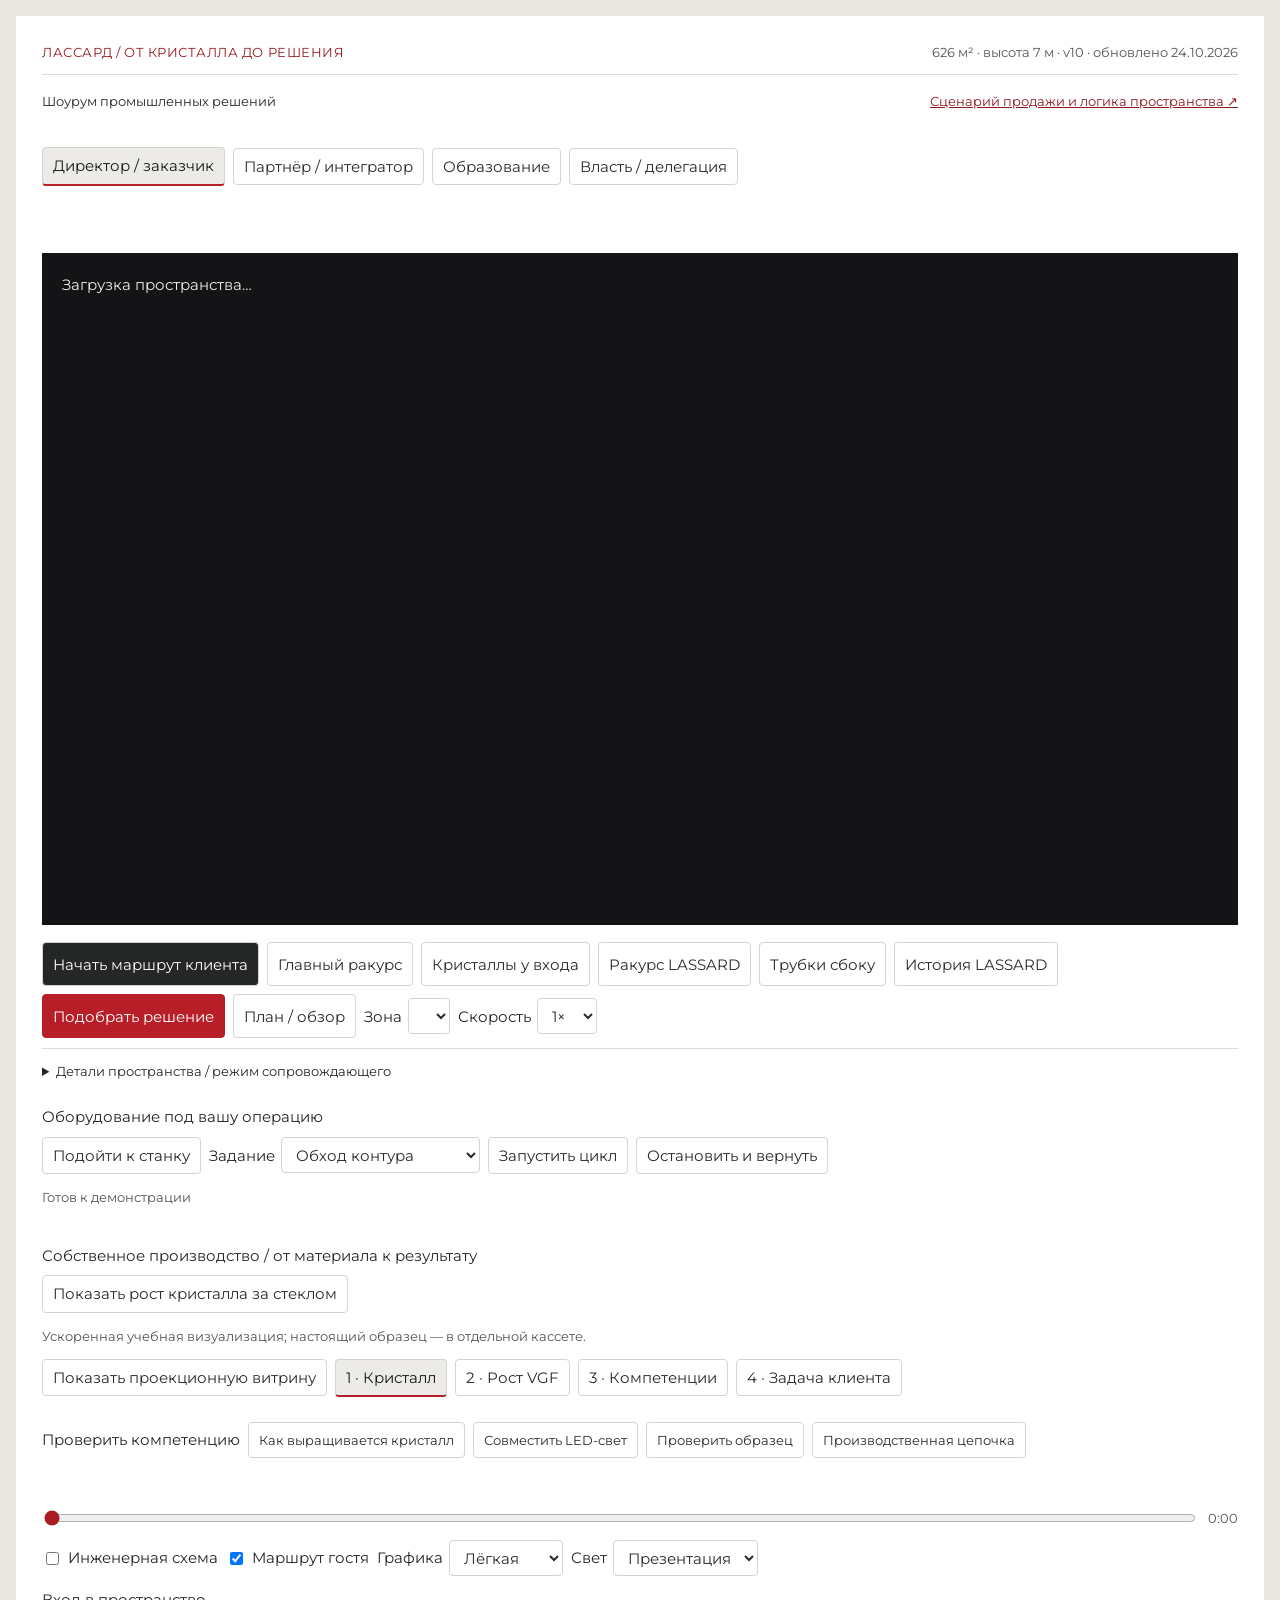
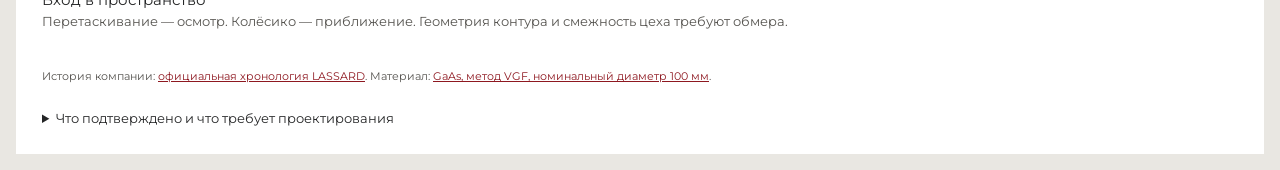
==== commit acb14c97: "От кристалла до решения: входные стойки, анаморфный LASSARD и сценарий продажи" ====
--- a/index.html
+++ b/index.html
@@ -1,4 +1,4 @@
-<!doctype html><html lang="ru"><head><meta charset="utf-8"><meta name="viewport" content="width=device-width,initial-scale=1"><title>LASSARD — Право на точность / FINAL v10</title><link rel="icon" href="data:,"></head><body><main><div id="lassard-premium">
+<!doctype html><html lang="ru"><head><meta charset="utf-8"><meta name="viewport" content="width=device-width,initial-scale=1"><title>LASSARD — От кристалла до решения / v10 · обновлено 24.10.2026</title><link rel="icon" href="data:,"></head><body><main><div id="lassard-premium">
 <style>
 @font-face{font-family:LassardText;src:url([data-uri]) format('woff2');font-weight:400 600;font-display:block}
 #lassard-premium{display:flex;flex-direction:column;gap:12px;min-width:0;color:var(--foreground)}
@@ -17,9 +17,16 @@
 *{box-sizing:border-box}body{margin:0;background:#f1f1f0;color:#242526;font:15px/1.55 LassardText,Arial,sans-serif}button,select,input{font:inherit}button,select{min-height:36px}button{cursor:pointer}button:focus-visible,a:focus-visible,select:focus-visible{outline:2px solid #b51f25;outline-offset:3px}button:hover{background:#e8e6e1}button[aria-pressed="true"]{border-bottom:2px solid #b51f25;background:#ecebe7;color:#181818}button,.btn,select{border:1px solid #d4d3ce;border-radius:4px;padding:6px 10px;background:#fff;color:#282a2c}a{color:#8e1820}main{padding:16px;max-width:1760px;margin:auto}#lassard-premium{background:#fff;border:1px solid #e6e4df;border-radius:12px;padding:24px;gap:12px}.text-small{font-size:13px;color:#55534f}.lp-heading strong{color:#971b22}.lp-heading{margin-bottom:4px}.concept-top{display:flex;flex-wrap:wrap;align-items:center;gap:12px;justify-content:space-between}.concept-top label{flex-wrap:wrap}.concept-top select{max-width:100%}.story-intro h1{font-size:24px;line-height:1.25;margin:8px 0}.story-intro p{margin:7px 0;max-width:1000px}.lead{font-weight:500}.acts{display:flex;gap:6px;overflow:auto;padding-bottom:5px}.act-button{flex:1;min-width:170px;text-align:left;font-size:12px;border:0;border-left:2px solid #ddd;border-radius:0;background:#f7f6f2}.experience{display:flex;gap:8px;flex-wrap:wrap;align-items:center}.experience button{font-size:13px}.demo{background:#f1f1f0;padding:18px;border-radius:6px}.demo[hidden]{display:none}.demo>button{float:right}.demo p{max-width:1000px}.demo-diagram svg{width:100%;max-width:650px;height:180px;display:block}.demo-diagram text{font-family:LassardText,Arial;fill:#292929}.demo input{width:260px;max-width:100%;accent-color:#a91c24}.demo-track{background:#d9d7d0;height:8px;margin:12px 0}.demo-track>div{height:100%;background:#9c2028}.lp-stage{max-height:68vh;min-height:360px!important;aspect-ratio:16/9!important}.lp-controls .btn-primary{background:#252626;color:white}.lp-scrub input{accent-color:#a91c24}details{font-size:13px;max-width:1000px}summary{cursor:pointer}#lassard-premium [data-detail]{max-width:1100px}#lassard-premium label{max-width:100%}#lassard-premium select{min-width:0}#lassard-premium select[data-room]{max-width:265px}
 @media(max-width:768px){main{padding:6px}#lassard-premium{padding:16px;border-radius:8px}.lp-stage{min-height:330px!important;max-height:none}.lp-controls{align-items:stretch}.story-intro h1{font-size:22px}}
 @media(max-width:480px){#lassard-premium{padding:12px}.lp-stage{min-height:300px!important}.concept-top select{width:100%}.concept-top label{display:block!important;width:100%}.lp-heading span{font-size:11px}.lp-controls label{flex-wrap:wrap}#lassard-premium select[data-room]{width:100%;max-width:100%}.experience button{flex:1 0 42%}.story-intro h1{font-size:20px}.lp-scrub{max-width:100%}.acts .act-button{min-width:158px}}
+
+:root{--lassard-ink:#252729;--lassard-red:#b71e28;--lassard-paper:#f4f2ed;--lassard-rule:#dedbd4}
+#lassard-premium{border-radius:0;border:0;padding:26px;gap:12px}body{background:#e9e7e2}.story-intro h1{font-size:clamp(25px,3.2vw,44px);font-weight:500;letter-spacing:-1.4px;margin:3px 0 12px}.story-intro p{max-width:1110px}.story-intro .lead{font-size:18px;margin:0 0 5px}.concept-top{font-size:13px}.concept-top strong{font-weight:500}.lp-heading strong{letter-spacing:.04em;font-size:13px}.lp-heading{padding-bottom:12px;border-bottom:1px solid var(--lassard-rule)}.lp-stage{min-height:500px!important;max-height:76vh}.lp-controls{padding:5px 0 10px;border-bottom:1px solid var(--lassard-rule)}.lp-controls button{min-height:44px}.lp-controls [data-deal-view]{background:var(--lassard-red);color:white;border-color:var(--lassard-red)}.acts{margin:0}.act-button{min-height:52px;background:var(--lassard-paper);border-left:2px solid var(--lassard-red);padding:10px 12px}.machine-controls,.projection-controls{padding-top:12px}.machine-controls strong,.projection-controls strong{display:block;font-size:15px;margin:0 0 8px}.source-note{font-size:11px}.deal-panel{background:var(--lassard-paper);padding:26px;margin:8px 0}.deal-panel[hidden]{display:none}.deal-head{display:flex;justify-content:space-between;align-items:start;gap:15px}.deal-head h2{margin:0;font-size:25px;font-weight:500}.deal-panel p{max-width:900px}.deal-grid{display:grid;grid-template-columns:repeat(3,1fr);gap:16px}.deal-grid label{display:flex!important;align-items:stretch!important;flex-direction:column;gap:7px!important;font-size:13px}.deal-grid input,.deal-grid select,.deal-grid textarea{width:100%;padding:10px 12px;min-height:44px;background:white;border:1px solid #c6c4be;border-radius:2px;color:var(--lassard-ink)}.deal-grid textarea{resize:vertical;min-height:80px}.deal-grid .wide{grid-column:1/-1}.deal-output{padding:18px 0;margin:16px 0;border-top:1px solid #d0cdc6;border-bottom:1px solid #d0cdc6;white-space:pre-line}.deal-actions{display:flex;gap:8px;flex-wrap:wrap}.deal-actions button{min-height:44px}.deal-actions button:first-child{background:#26282a;color:white}.deal-panel [data-deal-status]{min-height:1.5em}.deal-close{min-width:44px}
+@media(max-width:900px){.deal-grid{grid-template-columns:repeat(2,1fr)}.lp-stage{min-height:440px!important}.lp-heading strong{font-size:11px}}
+@media(max-width:480px){#lassard-premium{padding:12px}.lp-heading{align-items:start}.lp-heading strong{letter-spacing:0}.story-intro h1{font-size:28px;letter-spacing:-.7px}.story-intro .lead{font-size:15px}.lp-stage{height:360px;min-height:360px!important;aspect-ratio:auto!important}.lp-controls{gap:6px}.lp-controls button{flex:1 0 45%;font-size:12px;padding:8px}.lp-controls label{width:100%;font-size:12px}.lp-controls select{flex:1}.deal-panel{padding:16px}.deal-grid{grid-template-columns:1fr}.deal-head h2{font-size:22px}.deal-actions button{width:100%}.concept-top a{font-size:12px}.lp-heading span{font-size:10px}.act-button{min-width:185px}}
+@media(prefers-reduced-motion:reduce){*{scroll-behavior:auto!important}}
+
 </style>
-<div class="lp-heading"><strong>ЛАССАРД / МАТЕРИЯ СВЕТА</strong><span class="text-small">626 м² · высота 7 м · FINAL v10</span></div>
-<div class="concept-top"><label hidden style="display:none">Выбранная концепция <select data-concept><option value="precision">Право на точность</option></select></label><strong>Выбрана концепция «Право на точность»</strong><a href="Сценарий_и_пасхалки.html" target="_blank">Финальный сценарий, пасхалки и приглашения ↗</a></div>
+<div class="lp-heading"><strong>ЛАССАРД / ОТ КРИСТАЛЛА ДО РЕШЕНИЯ</strong><span class="text-small">626 м² · высота 7 м · v10 · обновлено 24.10.2026</span></div>
+<div class="concept-top"><label hidden style="display:none">Выбранная концепция <select data-concept><option value="precision">От кристалла до решения</option></select></label><strong>Шоурум промышленных решений</strong><a href="Сценарий_и_пасхалки.html" target="_blank">Сценарий продажи и логика пространства ↗</a></div>
 <section class="story-intro"><h1 data-concept-title></h1><p data-concept-line class="lead"></p><p data-concept-pitch></p></section>
 <div class="lp-row" aria-label="Сценарий гостя">
 <button type="button" class="btn" data-role="client" aria-pressed="true">Директор / заказчик</button>
@@ -29,17 +36,28 @@
 </div>
 
 <p data-concept-route class="text-small"></p><nav data-acts class="acts" aria-label="Сцены маршрута директора"></nav>
-<div class="lp-stage" role="img" aria-label="Премиальный интерьер ЛАССАРД: потолочная волна, медиа, 13 зон и оборудование"><span data-loading style="color:#eee;padding:20px;display:block">Загрузка пространства…</span></div>
-<details><summary>Пасхалки / режим сопровождающего</summary><p class="text-small">Раскрывайте только по ходу истории. Гостю не требуется искать все элементы.</p><div class="lp-row" data-final-secrets></div></details><section class="machine-controls"><strong>Интерактив у станка / цифровой сухой цикл</strong><div class="lp-row"><button data-machine-view>Подойти к станку</button><label>Задание <select data-machine-task><option value="contour">Обход контура</option><option value="position">Позиционирование</option><option value="repeat">Повтор траектории</option></select></label><button data-machine-start>Запустить цикл</button><button data-machine-stop>Остановить и вернуть</button></div><p class="text-small" data-machine-status>Готов к демонстрации</p></section><section class="projection-controls"><strong>Проектор / 75-секундный пролог</strong><button data-growth-start>Показать рост кристалла за стеклом</button><p class="text-small" data-growth-status>Ускоренная учебная визуализация; настоящий образец — в отдельной кассете.</p><div class="lp-row"><button data-projector-view>Показать проекционную витрину</button><button data-projection-step="0" aria-pressed="true">1 · Две детали</button><button data-projection-step="1" aria-pressed="false">2 · Материал</button><button data-projection-step="2" aria-pressed="false">3 · Точность</button><button data-projection-step="3" aria-pressed="false">4 · Задача гостя</button></div><p data-projection-copy class="text-small"></p></section><div class="experience"><strong>Попробовать принцип</strong><button data-experience="growth">Модель роста VGF</button><button data-experience="align">Совместить LED-свет</button><button data-experience="measure">Проверить образец</button><button data-experience="chain">Карта компетенций</button></div>
-<div data-demo hidden class="demo"><button aria-label="Закрыть опыт">Закрыть</button><p data-demo-copy></p><div data-demo-diagram class="demo-diagram"></div><label>Положение ручки <input aria-label="Ручка учебного опыта" type="range" min="0" max="100" value="0"></label><div class="demo-track"><div data-demo-fill></div></div><output></output><p class="text-small">Демонстрация идеи интерфейса. Это не физическая модель процесса и не измерение.</p></div>
-<p data-ceiling-story class="text-small"></p><details hidden style="display:none"><summary>Архивные камеры</summary><div class="lp-row" data-ceiling-chapters></div></details>
+<div class="lp-stage" role="img" aria-label="Шоурум LASSARD: кристаллы у входа, подвесная надпись из трубок и оборудование под задачу заказчика"><span data-loading style="color:#eee;padding:20px;display:block">Загрузка пространства…</span></div>
 <div class="lp-controls">
-<button class="btn btn-primary" type="button" data-play disabled>Начать пролёт</button>
-<button class="btn" type="button" data-hero disabled>Главный ракурс</button><button class="btn" type="button" data-ceiling-view>Потолок / история</button>
+<button class="btn btn-primary" type="button" data-play disabled>Начать маршрут клиента</button>
+<button class="btn" type="button" data-hero disabled>Главный ракурс</button><button class="btn" type="button" data-crystal-view>Кристаллы у входа</button><button class="btn" type="button" data-ceiling-view>Ракурс LASSARD</button><button class="btn" type="button" data-art-side>Трубки сбоку</button><button class="btn" type="button" data-history-view>История LASSARD</button><button class="btn" type="button" data-deal-view>Подобрать решение</button>
 <button class="btn" type="button" data-plan disabled>План / обзор</button>
 <label class="form-label">Зона <select class="form-select" data-room aria-label="Выбрать зону"></select></label>
 <label class="form-label">Скорость <select class="form-select" data-speed aria-label="Скорость"><option value="1">1×</option><option value="2">2×</option></select></label>
 </div>
+<details><summary>Детали пространства / режим сопровождающего</summary><p class="text-small">Раскрывайте только по ходу истории. Гостю не требуется искать все элементы.</p><div class="lp-row" data-final-secrets></div></details><section class="machine-controls"><strong>Оборудование под вашу операцию</strong><div class="lp-row"><button data-machine-view>Подойти к станку</button><label>Задание <select data-machine-task><option value="contour">Обход контура</option><option value="position">Позиционирование</option><option value="repeat">Повтор траектории</option></select></label><button data-machine-start>Запустить цикл</button><button data-machine-stop>Остановить и вернуть</button></div><p class="text-small" data-machine-status>Готов к демонстрации</p></section><section class="projection-controls"><strong>Собственное производство / от материала к результату</strong><button data-growth-start>Показать рост кристалла за стеклом</button><p class="text-small" data-growth-status>Ускоренная учебная визуализация; настоящий образец — в отдельной кассете.</p><div class="lp-row"><button data-projector-view>Показать проекционную витрину</button><button data-projection-step="0" aria-pressed="true">1 · Кристалл</button><button data-projection-step="1" aria-pressed="false">2 · Рост VGF</button><button data-projection-step="2" aria-pressed="false">3 · Компетенции</button><button data-projection-step="3" aria-pressed="false">4 · Задача клиента</button></div><p data-projection-copy class="text-small"></p></section><div class="experience"><strong>Проверить компетенцию</strong><button data-experience="growth">Как выращивается кристалл</button><button data-experience="align">Совместить LED-свет</button><button data-experience="measure">Проверить образец</button><button data-experience="chain">Производственная цепочка</button></div>
+<div data-demo hidden class="demo"><button aria-label="Закрыть опыт">Закрыть</button><p data-demo-copy></p><div data-demo-diagram class="demo-diagram"></div><label>Положение ручки <input aria-label="Ручка учебного опыта" type="range" min="0" max="100" value="0"></label><div class="demo-track"><div data-demo-fill></div></div><output></output><p class="text-small">Демонстрация идеи интерфейса. Это не физическая модель процесса и не измерение.</p></div>
+<section data-deal-panel hidden class="deal-panel" aria-labelledby="deal-title"><div class="deal-head"><div><h2 id="deal-title">Решение для вашего производства</h2><p>Отправная точка для инженера: что обрабатываем, какой результат принимаем и какой выпуск нужен.</p></div><button type="button" class="deal-close" data-deal-close aria-label="Закрыть подбор решения">×</button></div><form data-deal-form><div class="deal-grid">
+<label>Операция<select name="operation"><option value="cutting">Лазерная резка листа</option><option value="tube">Резка трубы / профиля</option><option value="marking">Маркировка / гравировка</option><option value="welding">Лазерная сварка</option><option value="cleaning">Лазерная очистка</option><option value="robot">Роботизация процесса</option></select></label>
+<label>Материал<input name="material" required placeholder="Например, нержавеющая сталь" autocomplete="off"></label>
+<label>Толщина / размер заготовки<input name="size" placeholder="Например, 3 мм; лист 1500 × 3000 мм"></label>
+<label>Требуемый выпуск<input name="volume" placeholder="Деталей за смену / месяц"></label>
+<label>Срок внедрения<input name="timing" placeholder="Месяц / квартал"></label>
+<label>Следующий шаг<select name="next"><option>Тест на детали заказчика</option><option>Техническая консультация</option><option>Сравнение конфигураций</option><option>Расчёт состава поставки</option></select></label>
+<label class="wide">Критерий приёмки / требования к интеграции<textarea name="criterion" required placeholder="Точность, кромка, шов, такт, автоматизация, ограничения площадки…"></textarea></label>
+<label>Ответственный со стороны клиента<input name="owner" placeholder="Имя / роль" autocomplete="name"></label><label>Плановая дата следующего шага<input name="date" type="date"></label><label>Бюджет / условия проекта<input name="budget" placeholder="Если определены"></label>
+</div><div data-deal-output class="deal-output" aria-live="polite"></div><div class="deal-actions"><button type="submit">Скачать ТЗ для инженера</button><button type="button" data-deal-machine>Смотреть оборудование</button></div><p data-deal-status class="text-small" aria-live="polite">ТЗ сохраняется файлом на вашем устройстве. Для передачи инженеру отправьте его своему менеджеру LASSARD.</p></form></section>
+<p data-ceiling-story class="text-small"></p><details hidden style="display:none"><summary>Архивные камеры</summary><div class="lp-row" data-ceiling-chapters></div></details>
+
 <div class="lp-scrub"><input type="range" class="form-range" data-progress min="0" max="1000" value="0" aria-label="Положение в пролёте"><span class="text-small tabular-nums" data-time>0:00</span></div>
 <div class="lp-row">
 <label class="form-check"><input type="checkbox" class="form-check-input" data-tech><span class="form-check-label">Инженерная схема</span></label>
@@ -48,8 +66,8 @@
 <label class="form-label">Свет <select class="form-select" data-light aria-label="Сценарий освещения"><option value="show">Презентация</option><option value="work">Рабочий</option></select></label>
 </div>
 <div><strong data-title>Вход в пространство</strong><div class="text-small" data-detail aria-live="polite">Перетаскивание — осмотр. Колёсико — приближение. Геометрия контура и смежность цеха требуют обмера.</div></div>
-<details><summary>Что подтверждено и что требует проектирования</summary><p>626 м² и 7 м — из кейса. Контур, координаты и размещение оборудования — эскиз v07/v08. Открытые учебные стенды доступны; запуск станков требует отдельного регламента. Рабочие режимы полировки без местного отсоса не подтверждены. Смета v07 не пересчитана для этих концепций.</p></details>
-<script type="application/json" data-model>{"version":"v07","title":"ЛАССАРД / МАТЕРИЯ СВЕТА","room":{"width":36,"depth":17.38888888888889,"height":7,"area":626,"measured":false,"source":"Кейс: 626 м² / 7 м; 36×17.388889 — гипотеза PDF и ZIP","columns":[[0,3.3888888888888893,0.4],[0,15.38888888888889,0.4],[12,3.3888888888888893,0.4],[12,15.38888888888889,0.4],[24,3.3888888888888893,0.4],[24,15.38888888888889,0.4],[36,3.3888888888888893,0.4],[36,15.38888888888889,0.4]]},"zones":[{"id":1,"name":"Вход и впечатление","x":0,"z":0,"width":6,"depth":6.5,"area":39},{"id":2,"name":"Выращивание кристаллов","x":0,"z":9.5,"width":6,"depth":7.888888888888889,"area":47.333333333333336},{"id":3,"name":"Диоды","x":6,"z":9.5,"width":4.5,"depth":7.888888888888889,"area":35.5},{"id":4,"name":"Квантроны","x":10.5,"z":9.5,"width":4.5,"depth":7.888888888888889,"area":35.5},{"id":5,"name":"Лазерные источники","x":15,"z":9.5,"width":4.5,"depth":7.888888888888889,"area":35.5},{"id":6,"name":"Оптомеханика","x":19.5,"z":9.5,"width":4.5,"depth":7.888888888888889,"area":35.5},{"id":7,"name":"Роботизированная ячейка","x":6,"z":0,"width":5,"depth":6.5,"area":32.5},{"id":8,"name":"Гравировка и маркировка","x":11,"z":0,"width":5,"depth":6.5,"area":32.5},{"id":9,"name":"Лазерная резка","x":16,"z":0,"width":13,"depth":6.5,"area":84.5},{"id":10,"name":"Ручные аппараты","x":29,"z":0,"width":4.5,"depth":6.5,"area":29.25},{"id":11,"name":"Лазерный класс","x":24,"z":9.5,"width":6,"depth":7.888888888888889,"area":47.333333333333336},{"id":12,"name":"Сервис","x":30,"z":9.5,"width":6,"depth":7.888888888888889,"area":47.333333333333336},{"id":13,"name":"Обзор производства","x":33.5,"z":0,"width":2.5,"depth":6.5,"area":16.25}],"spine":{"x":0,"z":6.5,"width":36,"depth":3},"production":{"side":"+X","assumed":true,"externalWindows":0},"safety":{"extinguishers":[[6.3,1.1,6.2],[11.3,1.1,6.2],[16.3,1.1,6.2],[29.3,1.1,6.2],[30.3,1.1,9.85]],"note":"5 проектных точек; тип, ранг и достаточность определяются расчётом"},"materials":[{"id":"M01","name":"Минеральный крупноформатный пол","finish":"Графитовый сатин; материал и вся система с подтверждением требований пожарной безопасности; нескользящая поверхность"},{"id":"M02","name":"Стены","finish":"Сэндвич-панель существующего контура; внутренняя отделка минеральными панелями и металлом"},{"id":"M03","name":"Потолочная волна","finish":"Красные алюминиевые элементы RAL3020; независимый подвес; нижняя отметка 3.94–5.46 м, верх 6.32 м"},{"id":"M04","name":"Свет","finish":"Сценарное диммирование; тёплый 3000К в общих зонах, нейтральный 4000К у оборудования; фотометрии пока нет"},{"id":"M05","name":"Остекление","finish":"Только внутренняя граница цеха и защитные ячейки; состав/OD/огнестойкость по проекту"},{"id":"M06","name":"Медиа","finish":"Проекция на прозрачную сетку в закрытом объёме и на физические модели; изображение не возникает в чистом воздухе"},{"id":"M07","name":"Металл и бренд","finish":"#DD191C, #606060, #D9D9D9, белый; сатинированная нержавеющая сталь; оригинальный SVG"}],"merge":{"base":"Авторский интерьер v05, архитектура и все четыре маршрута сохранены","imported":"18 mesh-деталей робота и учебного разреза квантрона из LASSARD_showroom.blend","caution":"Стилизованные модели, не заводские CAD и не паспортные габариты"},"visitorBarriers":{"lines":[{"a":[0.65,11.65],"b":[23.35,11.65],"label":"Экспонаты: только с сопровождающим","height":1,"type":"Посетительское ограждение, не лазерная защита"},{"a":[0.65,11.65],"b":[0.65,16.9],"label":"Боковая граница экспозиции","height":1,"type":"Посетительское ограждение, не лазерная защита"},{"a":[23.35,11.65],"b":[23.35,16.9],"label":"Боковая граница оптомеханики","height":1,"type":"Посетительское ограждение, не лазерная защита"},{"a":[6.25,6.78],"b":[10.75,6.78],"label":"Рабочие ячейки: доступ оператора","height":1,"type":"Посетительское ограждение, не лазерная защита"},{"a":[11.25,6.78],"b":[15.75,6.78],"label":"Рабочие ячейки: доступ оператора","height":1,"type":"Посетительское ограждение, не лазерная защита"},{"a":[16.25,6.78],"b":[28.75,6.78],"label":"Рабочие ячейки: доступ оператора","height":1,"type":"Посетительское ограждение, не лазерная защита"},{"a":[29.25,6.78],"b":[33.25,6.78],"label":"Рабочие ячейки: доступ оператора","height":1,"type":"Посетительское ограждение, не лазерная защита"},{"a":[30.35,12.25],"b":[35.6,12.25],"label":"Сервисная мастерская: только персонал","height":1,"type":"Посетительское ограждение, не лазерная защита"},{"a":[35.55,7.3],"b":[35.55,8.7],"label":"Вход в производство: только персонал","height":1,"type":"Посетительское ограждение, не лазерная защита"}],"posts":44,"lengthMeters":65.35,"limits":"Ленты не являются лазерной защитой. Пропуск, инструктаж и сопровождение обязательны по согласованному регламенту."}}</script>
+<p class="text-small source-note">История компании: <a href="https://lassard.ru/about/company/" target="_blank" rel="noopener">официальная хронология LASSARD</a>. Материал: <a href="https://lassard.ru/products/components/monocrystals-gaal/monokristally-arsenida-galliya" target="_blank" rel="noopener">GaAs, метод VGF, номинальный диаметр 100 мм</a>.</p><details><summary>Что подтверждено и что требует проектирования</summary><p>626 м² и 7 м — из кейса. Контур, координаты и размещение оборудования — эскиз v07/v08. Открытые учебные стенды доступны; запуск станков требует отдельного регламента. Рабочие режимы полировки без местного отсоса не подтверждены. Смета v07 не пересчитана для этих концепций.</p></details>
+<script type="application/json" data-model>{"version":"v07","title":"ЛАССАРД / ОТ КРИСТАЛЛА ДО РЕШЕНИЯ","room":{"width":36,"depth":17.38888888888889,"height":7,"area":626,"measured":false,"source":"Кейс: 626 м² / 7 м; 36×17.388889 — гипотеза PDF и ZIP","columns":[[0,3.3888888888888893,0.4],[0,15.38888888888889,0.4],[12,3.3888888888888893,0.4],[12,15.38888888888889,0.4],[24,3.3888888888888893,0.4],[24,15.38888888888889,0.4],[36,3.3888888888888893,0.4],[36,15.38888888888889,0.4]]},"zones":[{"id":1,"name":"Вход и впечатление","x":0,"z":0,"width":6,"depth":6.5,"area":39},{"id":2,"name":"Выращивание кристаллов","x":0,"z":9.5,"width":6,"depth":7.888888888888889,"area":47.333333333333336},{"id":3,"name":"Диоды","x":6,"z":9.5,"width":4.5,"depth":7.888888888888889,"area":35.5},{"id":4,"name":"Квантроны","x":10.5,"z":9.5,"width":4.5,"depth":7.888888888888889,"area":35.5},{"id":5,"name":"Лазерные источники","x":15,"z":9.5,"width":4.5,"depth":7.888888888888889,"area":35.5},{"id":6,"name":"Оптомеханика","x":19.5,"z":9.5,"width":4.5,"depth":7.888888888888889,"area":35.5},{"id":7,"name":"Роботизированная ячейка","x":6,"z":0,"width":5,"depth":6.5,"area":32.5},{"id":8,"name":"Гравировка и маркировка","x":11,"z":0,"width":5,"depth":6.5,"area":32.5},{"id":9,"name":"Лазерная резка","x":16,"z":0,"width":13,"depth":6.5,"area":84.5},{"id":10,"name":"Ручные аппараты","x":29,"z":0,"width":4.5,"depth":6.5,"area":29.25},{"id":11,"name":"Лазерный класс","x":24,"z":9.5,"width":6,"depth":7.888888888888889,"area":47.333333333333336},{"id":12,"name":"Сервис","x":30,"z":9.5,"width":6,"depth":7.888888888888889,"area":47.333333333333336},{"id":13,"name":"Обзор производства","x":33.5,"z":0,"width":2.5,"depth":6.5,"area":16.25}],"spine":{"x":0,"z":6.5,"width":36,"depth":3},"production":{"side":"+X","assumed":true,"externalWindows":0},"safety":{"extinguishers":[[6.3,1.1,6.2],[11.3,1.1,6.2],[16.3,1.1,6.2],[29.3,1.1,6.2],[30.3,1.1,9.85]],"note":"5 проектных точек; тип, ранг и достаточность определяются расчётом"},"materials":[{"id":"M01","name":"Минеральный крупноформатный пол","finish":"Графитовый сатин; материал и вся система с подтверждением требований пожарной безопасности; нескользящая поверхность"},{"id":"M02","name":"Стены","finish":"Сэндвич-панель существующего контура; внутренняя отделка минеральными панелями и металлом"},{"id":"M03","name":"Потолочная волна","finish":"Красные алюминиевые элементы RAL3020; независимый подвес; нижняя отметка 3.94–5.46 м, верх 6.32 м"},{"id":"M04","name":"Свет","finish":"Сценарное диммирование; тёплый 3000К в общих зонах, нейтральный 4000К у оборудования; фотометрии пока нет"},{"id":"M05","name":"Остекление","finish":"Только внутренняя граница цеха и защитные ячейки; состав/OD/огнестойкость по проекту"},{"id":"M06","name":"Медиа","finish":"Проекция на прозрачную сетку в закрытом объёме и на физические модели; изображение не возникает в чистом воздухе"},{"id":"M07","name":"Металл и бренд","finish":"#DD191C, #606060, #D9D9D9, белый; сатинированная нержавеющая сталь; оригинальный SVG"}],"merge":{"base":"Авторский интерьер v05, архитектура и все четыре маршрута сохранены","imported":"18 mesh-деталей робота и учебного разреза квантрона из LASSARD_showroom.blend","caution":"Стилизованные модели, не заводские CAD и не паспортные габариты"},"visitorBarriers":{"lines":[{"a":[0.65,11.65],"b":[23.35,11.65],"label":"Экспонаты: только с сопровождающим","height":1,"type":"Посетительское ограждение, не лазерная защита"},{"a":[0.65,11.65],"b":[0.65,16.9],"label":"Боковая граница экспозиции","height":1,"type":"Посетительское ограждение, не лазерная защита"},{"a":[23.35,11.65],"b":[23.35,16.9],"label":"Боковая граница оптомеханики","height":1,"type":"Посетительское ограждение, не лазерная защита"},{"a":[6.25,6.78],"b":[10.75,6.78],"label":"Рабочие ячейки: доступ оператора","height":1,"type":"Посетительское ограждение, не лазерная защита"},{"a":[11.25,6.78],"b":[15.75,6.78],"label":"Рабочие ячейки: доступ оператора","height":1,"type":"Посетительское ограждение, не лазерная защита"},{"a":[16.25,6.78],"b":[28.75,6.78],"label":"Рабочие ячейки: доступ оператора","height":1,"type":"Посетительское ограждение, не лазерная защита"},{"a":[29.25,6.78],"b":[33.25,6.78],"label":"Рабочие ячейки: доступ оператора","height":1,"type":"Посетительское ограждение, не лазерная защита"},{"a":[30.35,12.25],"b":[35.6,12.25],"label":"Сервисная мастерская: только персонал","height":1,"type":"Посетительское ограждение, не лазерная защита"},{"a":[35.55,7.3],"b":[35.55,8.7],"label":"Вход в производство: только персонал","height":1,"type":"Посетительское ограждение, не лазерная защита"}],"posts":44,"lengthMeters":65.35,"limits":"Ленты не являются лазерной защитой. Пропуск, инструктаж и сопровождение обязательны по согласованному регламенту."}}</script>
 <script type="application/json" data-logo>[[["moveTo", [[63.94, 56.41]]], ["lineTo", [[63.05, 0.47]]], ["lineTo", [[54.19, 0.47]]], ["lineTo", [[33.36, 56.27]]], ["lineTo", [[33.34, 56.41]]], ["lineTo", [[40.51, 56.41]]], ["lineTo", [[56.25, 13.43]]], ["lineTo", [[55.87, 38.64]]], ["lineTo", [[50.85, 38.64]]], ["lineTo", [[48.2, 45.81]]], ["lineTo", [[55.78, 45.81]]], ["lineTo", [[55.59, 56.41]]], ["lineTo", [[63.94, 56.41]]], ["closePath", []]], [["moveTo", [[159.77, 56.54]]], ["lineTo", [[158.88, 0.61]]], ["lineTo", [[150.02, 0.61]]], ["lineTo", [[129.19, 56.4]]], ["lineTo", [[129.16, 56.54]]], ["lineTo", [[136.33, 56.54]]], ["lineTo", [[152.07, 13.56]]], ["lineTo", [[151.69, 38.77]]], ["lineTo", [[146.68, 38.77]]], ["lineTo", [[144.03, 45.94]]], ["lineTo", [[151.61, 45.94]]], ["lineTo", [[151.41, 56.54]]], ["lineTo", [[159.77, 56.54]]], ["closePath", []]], [["moveTo", [[19.4, 0.5]]], ["lineTo", [[0.0, 56.41]]], ["lineTo", [[7.49, 56.41]]], ["lineTo", [[22.28, 13.06]]], ["lineTo", [[24.32, 6.75]]], ["lineTo", [[27.95, 6.75]]], ["lineTo", [[18.84, 56.41]]], ["lineTo", [[26.16, 56.41]]], ["lineTo", [[36.32, 0.5]]], ["lineTo", [[19.4, 0.5]]], ["closePath", []]], [["moveTo", [[98.09, 0.01]]], ["lineTo", [[84.19, 0.01]]], ["curveTo", [[82.7, 0.01], [81.36, 0.5], [80.22, 1.46]]], ["curveTo", [[79.07, 2.42], [78.36, 3.66], [78.09, 5.14]]], ["lineTo", [[69.71, 51.14]]], ["curveTo", [[69.44, 52.62], [69.71, 53.86], [70.5, 54.82]]], ["curveTo", [[71.29, 55.79], [72.46, 56.27], [73.95, 56.27]]], ["lineTo", [[87.87, 56.27]]], ["curveTo", [[89.35, 56.27], [90.7, 55.79], [91.86, 54.83]]], ["curveTo", [[93.04, 53.86], [93.78, 52.62], [94.05, 51.13]]], ["lineTo", [[96.76, 36.19]]], ["lineTo", [[89.24, 36.19]]], ["lineTo", [[86.84, 49.39]]], ["lineTo", [[77.5, 49.39]]], ["lineTo", [[85.24, 6.87]]], ["lineTo", [[94.57, 6.87]]], ["lineTo", [[92.38, 18.92]]], ["lineTo", [[99.89, 18.92]]], ["lineTo", [[102.39, 5.13]]], ["curveTo", [[102.66, 3.65], [102.38, 2.4], [101.55, 1.44]]], ["curveTo", [[100.74, 0.49], [99.57, 0.01], [98.09, 0.01]]], ["closePath", []]], [["moveTo", [[128.85, 0.0]]], ["lineTo", [[114.94, 0.0]]], ["curveTo", [[113.45, 0.0], [112.11, 0.49], [110.97, 1.45]]], ["curveTo", [[109.83, 2.41], [109.11, 3.65], [108.84, 5.13]]], ["lineTo", [[100.5, 51.13]]], ["curveTo", [[100.23, 52.61], [100.5, 53.85], [101.3, 54.82]]], ["curveTo", [[102.09, 55.79], [103.26, 56.28], [104.75, 56.28]]], ["lineTo", [[118.68, 56.28]]], ["curveTo", [[120.16, 56.28], [121.51, 55.8], [122.67, 54.84]]], ["curveTo", [[123.85, 53.87], [124.58, 52.63], [124.85, 51.14]]], ["lineTo", [[127.55, 36.2]]], ["lineTo", [[120.03, 36.2]]], ["lineTo", [[117.64, 49.4]]], ["lineTo", [[108.3, 49.4]]], ["lineTo", [[116.01, 6.88]]], ["lineTo", [[125.34, 6.88]]], ["lineTo", [[123.16, 18.93]]], ["lineTo", [[130.68, 18.93]]], ["lineTo", [[133.17, 5.14]]], ["curveTo", [[133.44, 3.65], [133.15, 2.41], [132.32, 1.45]]], ["curveTo", [[131.5, 0.48], [130.34, 0.0], [128.85, 0.0]]], ["closePath", []]], [["moveTo", [[196.99, 0.36]]], ["lineTo", [[174.6, 0.36]]], ["lineTo", [[164.65, 56.79]]], ["lineTo", [[173.09, 56.79]]], ["lineTo", [[181.76, 7.61]]], ["lineTo", [[192.4, 7.61]]], ["lineTo", [[189.59, 23.92]]], ["lineTo", [[182.78, 23.92]]], ["lineTo", [[181.45, 31.19]]], ["lineTo", [[190.7, 31.19]]], ["curveTo", [[192.42, 31.12], [193.63, 30.95], [194.32, 30.68]]], ["curveTo", [[196.05, 29.98], [197.13, 28.44], [197.55, 26.07]]], ["lineTo", [[201.17, 5.55]]], ["curveTo", [[201.76, 2.09], [200.38, 0.36], [196.99, 0.36]]], ["closePath", []]], [["moveTo", [[232.95, 0.46]]], ["lineTo", [[225.4, 0.46]]], ["lineTo", [[225.4, 0.46]]], ["lineTo", [[221.23, 0.46]]], ["lineTo", [[221.06, 0.46]]], ["lineTo", [[214.35, 0.46]]], ["lineTo", [[214.35, 0.46]]], ["lineTo", [[211.79, 0.46]]], ["lineTo", [[195.01, 49.45]]], ["lineTo", [[189.63, 49.45]]], ["lineTo", [[188.38, 56.41]]], ["lineTo", [[192.63, 56.41]]], ["lineTo", [[200.06, 56.41]]], ["lineTo", [[202.48, 49.45]]], ["lineTo", [[202.47, 49.45]]], ["lineTo", [[214.74, 13.03]]], ["lineTo", [[216.75, 6.71]]], ["lineTo", [[218.44, 6.71]]], ["lineTo", [[218.44, 6.71]]], ["lineTo", [[221.06, 6.71]]], ["lineTo", [[221.23, 6.71]]], ["lineTo", [[223.36, 6.71]]], ["lineTo", [[223.36, 6.71]]], ["lineTo", [[224.59, 6.71]]], ["lineTo", [[216.95, 49.45]]], ["lineTo", [[206.08, 49.45]]], ["lineTo", [[203.62, 56.41]]], ["lineTo", [[208.27, 56.41]]], ["lineTo", [[215.7, 56.41]]], ["lineTo", [[221.26, 56.41]]], ["lineTo", [[222.37, 56.41]]], ["lineTo", [[222.46, 56.41]]], ["lineTo", [[223.03, 56.41]]], ["lineTo", [[228.18, 56.41]]], ["lineTo", [[229.42, 49.45]]], ["lineTo", [[224.26, 49.45]]], ["lineTo", [[232.95, 0.46]]], ["closePath", []]]]</script>
 <script type="module">
 import * as THREE from 'https://esm.sh/three@0.169.0';
@@ -65,7 +83,7 @@
 const root=document.getElementById('lassard-premium'),$=s=>root.querySelector(s),stage=$('.lp-stage');
 const M=JSON.parse($('[data-model]').textContent),logoPaths=JSON.parse($('[data-logo]').textContent);
 let needsRender=true,frameId=0,stageVisible=true,drawCount=0,lastDraw=0;
-const CONTENT={"concepts":[{"id":"precision","n":"01","name":"Право на точность","tagline":"Директор сам устанавливает, что считать доказательством качества.","pitch":"LASSARD превращает обещание точности в проверяемый результат: посетитель проходит путь от рождения материала до приёмки собственной детали и выходит с согласованным заданием на испытание.","audience":"Приоритет: генеральный и технический директор; главный инженер и закупки получают доказательства для согласования.","why":"У крупной покупки есть риск: красивый станок может не дать нужного результата на конкретном производстве. Маршрут уменьшает неопределённость в качестве, происхождении узлов и внедрении; эффект на конверсию нужно измерять.","duration":32,"hook":"На столе две одинаковые на вид детали. «Какую вы примете для своего производства — и чем это докажете?»","ending":"Карточка задачи: материал, операция, критический размер или дефект, метод измерения, критерий приёмки, ответственный инженер и согласованная дата теста.","ceiling":"Собранный свет","ceilingMeaning":"Единая потолочная история из семи глав: 2015 — разрозненные возможности; 2017 — контуры инструмента; 2018 — собранный модуль; 2019 — оптическая поверхность; 2021 — слои управляемого роста; 2023 — общая производственная структура; 2025 — измерительная апертура. Алюминиевая форма постепенно меняется вместе с глубиной компетенций LASSARD. В финальной точке освещённые светлые фрагменты среднего поля проекционно складываются в одно кольцо. Это статическая анаморфоза на пассивных элементах; последовательное включение обычных светильников глав — необязательный следующий этап. Акцент: от разрозненных процессов к согласованной точности.","art":[{"name":"Слои решения","where":"Зона 02, открытый стол перед витриной","what":"Две металлические поверхности внешне одинаковы. Под увеличением посетитель находит различие и сопоставляет его с размером на экране. Подпись сообщает происхождение и метод контроля.","meaning":"Ценность LASSARD видна в том, что глаз не различает.","sale":"Разговор переходит от мощности и цены к критерию приёмки."},{"name":"Подпись материала","where":"Переход от зоны 06 к станкам","what":"Скульптурная кассета из закрытого образца кристалла, подложки, демонстрационного компонента и обработанной детали. Рядом разветвлённая схема компетенций, без ложной прямой родословной конкретного станка.","meaning":"Компания умеет работать на разных масштабах: от материала до комплекса.","sale":"Обсуждение собственного производства и границ ответственности по выбранной модели."}],"acts":[{"time":"0–3 мин","title":"Завязка: выбор без доказательства","zone":1,"key":"entry","voice":"«Сначала определим результат, который нужен вашему предприятию. В конце вы проверите его сами».","action":"Директор выбирает две внешне похожие детали и отмечает критичное свойство.","proof":"Зафиксирована задача, а не интерес к абстрактному каталогу.","space":"У входа — стол задачи; обзор всего зала открывается за ним, каталог не заслоняет вопрос."},{"time":"3–9 мин","title":"Откуда у нас право обещать","zone":2,"key":"growth","voice":"«С 2015 года мы наращивали собственные компетенции. Материал — одна из точек, где начинается контроль свойств».","action":"Поворачивает ручку учебной модели VGF: меняется условный температурный профиль и фронт кристаллизации. Затем рассматривает герметично закрытый GaAs-образец.","proof":"Различает реальный образец и условную симуляцию. Видит историю 2015 → 2017 → 2018 → 2019 → 2021 → 2023.","space":"Витрина с реальным кристаллом сзади, доступная учебная модель впереди. Температурная анимация не выдаётся за реальное выращивание."},{"time":"9–15 мин","title":"Конфликт: точность легко потерять","zone":6,"key":"precision","voice":"«Хороший компонент не спасает систему, если её узлы не согласованы».","action":"Вращает ограниченный ручной позиционер с LED-источником; совмещает световое пятно с меткой и сравнивает стабильность двух учебных опор.","proof":"Лично ощущает зависимость результата от настройки. Это демонстрация принципа, не измерение характеристик продаваемого лазера.","space":"Диоды, квантроны и волоконная ветвь показаны как разные технические направления. Оптомеханика рядом связывает их общей задачей стабильности."},{"time":"15–25 мин","title":"Проверка: приблизиться к решению","zone":9,"key":"dry","voice":"«Теперь рассмотрим оборудование, которое должно выполнить вашу операцию».","action":"Подходит к внешнему пульту обесточенного SMART; на отдельном муляже закрепляет безопасный образец. Измеряет заранее подготовленную деталь под видеомикроскопом. При готовой защищённой установке оператор отдельно выполняет тест материала клиента.","proof":"Результаты сравниваются по одному критерию. Подготовленный образец не выдаётся за сегодняшнюю обработку.","space":"Открытый подход к станку и вынесенный стол образцов. Рабочая ячейка закрыта корпусом. В режиме без обработки используется симулятор, а не подключённый пульт."},{"time":"25–32 мин","title":"Развязка: принять следующий шаг","zone":12,"key":"decision","voice":"«Вот что уже подтверждено, вот что ещё проверим на вашей детали. Давайте зафиксируем критерий и ответственного».","action":"Смотрит через перегородку на реальное производство, затем совместно с инженером заполняет паспорт теста.","proof":"Встреча завершена проверяемой договорённостью о тестировании, а не обещанием немедленного контракта.","space":"Стол решения рядом с производственным окном. Здесь потолочные пластины складываются в точную линию. Мастерская отделена от места переговоров."}]},{"id":"control","n":"02","name":"Зависимость отменяется","tagline":"Крупная покупка начинается с вопроса: кто отвечает, когда что-то перестало работать?","pitch":"Директор собирает карту своей производственной зависимости и проверяет, какие участки цепочки LASSARD способен контролировать собственными компетенциями, а какие остаются внешними.","audience":"Генеральный директор, собственник, директор по производству; особенно при модернизации критического участка.","why":"Продаёт управляемость поставки, сервиса и ответственности. Убедителен, когда причина покупки — риск простоя или зависимость от поставщика; слабее, когда главное — уникальная технологическая операция.","duration":30,"hook":"Гость вытягивает один модуль из настольной цепи — световая последовательность останавливается. «Какой такой узел есть у вас?»","ending":"Карта рисков выбранной конфигурации, перечень подтверждающих документов, сценарий сервиса и встреча инженеров. SLA, сроки и склад не обещаются до подтверждения.","ceiling":"Архитектура независимости","ceilingMeaning":"Единая потолочная история из семи глав: 2015 — разрозненные возможности; 2017 — контуры инструмента; 2018 — собранный модуль; 2019 — оптическая поверхность; 2021 — слои управляемого роста; 2023 — общая производственная структура; 2025 — измерительная апертура. Алюминиевая форма постепенно меняется вместе с глубиной компетенций LASSARD. В финальной точке освещённые светлые фрагменты среднего поля проекционно складываются в одно кольцо. Это статическая анаморфоза на пассивных элементах; последовательное включение обычных светильников глав — необязательный следующий этап. Главы охвачены соединёнными звеньями: новые компетенции укрепляют цепь ответственности.","art":[{"name":"Отсутствующий узел","where":"Вход, стол задачи","what":"Скульптура из семи магнитных модулей. Один пустой стык прекращает световой маршрут; гость возвращает модуль.","meaning":"Большая система зависит от малого элемента.","sale":"Выявляет реальный риск и участников решения."},{"name":"Атлас ответственности","where":"Перед окном производства","what":"Трёхслойный объект: компоненты, сборка и поддержка. Поворот дисков показывает границы ответственности по конкретной модели.","meaning":"Полный цикл нужно раскрывать через конкретные обязательства.","sale":"Подводит к обсуждению сервиса, запасных частей и собственной разработки."}],"acts":[{"time":"0–4 мин","title":"Назвать уязвимость","zone":1,"key":"entry","voice":"«Когда останавливается один узел, предприятие теряет больше, чем стоимость узла. Давайте начнём с вашего риска».","action":"Вынимает модуль из учебной цепи и отмечает свой риск: качество, поставка, обслуживание или обучение.","proof":"Сформирован предмет деловой беседы.","space":"Входной модуль вместо ресепшена с общей рекламой; рядом место для короткой записи задачи."},{"time":"4–10 мин","title":"Почему мы строили свой цикл","zone":2,"key":"growth","voice":"«Мы последовательно добавляли собственные производственные компетенции: оборудование, модули, оптомеханику и полупроводники».","action":"Совмещает предметные кассеты с историческими вехами; запускает условную модель VGF.","proof":"История компании объясняет контроль процесса. 80% из кейса показаны как данные кейса, не доля каждого станка.","space":"Хронология встроена в проход по компонентам. Подложки, квантроны и волокно — отдельные ветви, не универсальный конвейер GaAs → любой лазер."},{"time":"10–16 мин","title":"Проверить границы контроля","zone":5,"key":"source","voice":"«Давайте разберём именно ту конфигурацию, которую вы рассматриваете».","action":"Выбирает на экране тип источника; инженер показывает состав и подтверждённое происхождение узлов.","proof":"Известно, что производится внутри компании, что приобретается и чем подтверждается совместимость.","space":"Источники собраны у стола обсуждения; спецификация конкретной модели важнее общего лозунга локализации."},{"time":"16–23 мин","title":"Приблизиться к обслуживанию","zone":9,"key":"dry","voice":"«Качество закупки — это ещё и возможность эксплуатировать оборудование».","action":"Осматривает обесточенный станок с сопровождающим; на внешнем учебном пульте выбирает сценарий отказа и порядок обращения.","proof":"Проверяется понятность эксплуатации; сроки восстановления и наличие запчастей запрашиваются отдельно.","space":"Подход к машине открыт, сервисный тренажёр вынесен наружу. Силовые шкафы и рабочие зоны закрыты."},{"time":"23–30 мин","title":"Увидеть людей и назначить ответственного","zone":12,"key":"decision","voice":"«За каждым этапом должны стоять люди и проверяемые обязательства».","action":"Наблюдает сборку через перегородку, проходит к карте ответственности и назначает техническую встречу.","proof":"На руках карта рисков и перечень оставшихся проверок.","space":"Финальный стол у производства; потолочная цепь собирается светом после согласования карты, а не автоматически после входа."}]},{"id":"invisible","n":"03","name":"Невидимое становится решением","tagline":"Красивое кино о том, как управляют тем, чего не видно.","pitch":"Посетитель проходит от невидимой структуры материала к видимому результату на детали. Каждый художественный эффект открывается его собственным действием и объясняет инженерную компетенцию.","audience":"Технический директор, R&D, технологи; адаптация для образования, медиа и промышленного туризма.","why":"Лучше всего создаёт запоминающийся образ бренда и интерес к технологии. Для продаж нужен обязательный финал с измерением и задачей клиента: один красивый опыт ещё не доказывает применимость станка.","duration":28,"hook":"В зале висит набор несвязанных рам. Гость сдвигается к отметке и видит цельную форму — затем ему предлагают сделать невидимое измеримым.","ending":"Один проверяемый технологический вопрос заказчика, метод проверки и запись на предметное испытание.","ceiling":"Проявление","ceilingMeaning":"Единая потолочная история из семи глав: 2015 — разрозненные возможности; 2017 — контуры инструмента; 2018 — собранный модуль; 2019 — оптическая поверхность; 2021 — слои управляемого роста; 2023 — общая производственная структура; 2025 — измерительная апертура. Алюминиевая форма постепенно меняется вместе с глубиной компетенций LASSARD. В финальной точке освещённые светлые фрагменты среднего поля проекционно складываются в одно кольцо. Это статическая анаморфоза на пассивных элементах; последовательное включение обычных светильников глав — необязательный следующий этап. Тонкие экранные слои постепенно открывают внутреннюю структуру каждой главы.","art":[{"name":"Увидеть напряжение","where":"Зона 02","what":"Гость поворачивает поляризационный фильтр перед прозрачной учебной пластиной и видит картину напряжений. Рядом закрытый образец GaAs с честной подписью.","meaning":"Невидимые свойства материала имеют наблюдаемые последствия.","sale":"Показывает ценность контроля материала. Опыт не объявляется диагностикой GaAs: он выполнен на другом учебном материале."},{"name":"Тихая поверхность","where":"Зона 06","what":"Две одинаковые металлические диафрагмы с разными учебными опорами. Камера увеличивает колебание после одинакового воздействия.","meaning":"Основа и настройка влияют на стабильность.","sale":"Оптомеханика получает понятный смысл в разговоре о повторяемости."}],"acts":[{"time":"0–3 мин","title":"Изменить точку зрения","zone":1,"key":"entry","voice":"«Самые важные свойства технологии часто не видны с первого взгляда».","action":"Встаёт в точку совмещения потолочного объекта и выбирает свой вопрос к качеству.","proof":"Эмоция связана с задачей наблюдения, а не с рекламой кристаллов.","space":"Композиционная точка перед столом задачи; объект не перекрывает инженерные коммуникации."},{"time":"3–9 мин","title":"Рождение структуры","zone":2,"key":"growth","voice":"«Выращивание — это управление условиями, в которых возникает материал с нужными свойствами».","action":"Меняет условный температурный профиль модели VGF и поворачивает поляризатор на отдельном учебном объекте.","proof":"Понимает различие симуляции роста, демонстрации принципа и настоящего образца.","space":"Кристалл, модель и оптический опыт стоят рядом, но имеют разные подписи. История выращивания полупроводников в LASSARD привязана к 2021 году."},{"time":"9–15 мин","title":"Собрать видимый эффект","zone":6,"key":"precision","voice":"«Дальше нужны компоненты, оптика и стабильная механика — с разными схемами для разных типов лазеров».","action":"Юстирует LED-стенд ручкой, сравнивает устойчивость пятна.","proof":"Действие демонстрирует роль настройки; не обещает характеристики промышленного источника.","space":"Открытые диодные и оптомеханические образцы образуют стол опыта; лазерные источники показаны отдельно."},{"time":"15–22 мин","title":"Перевести красоту в измерение","zone":9,"key":"measure","voice":"«Теперь проверим не эффект, а деталь».","action":"Под микроскопом сравнивает кромки и на обесточенном станке смотрит путь заготовки; выбирает измеряемый критерий.","proof":"У красивой истории появляется инженерная проверка.","space":"Измерительный стол на публичной стороне, подход к станку без лент. При готовом запуске — тест оператором в закрытом контуре."},{"time":"22–28 мин","title":"Связать невидимое с бизнесом","zone":12,"key":"decision","voice":"«Какое свойство на вашей детали мы должны сделать измеримым?»","action":"У производственного окна формулирует вопрос и договаривается о тесте.","proof":"Эффект переводится в запрос, материал и критерий.","space":"В финале — живая сборка и рабочий стол инженера, а не фотозона. Потолочная форма видна второй раз уже с новой точки."}]},{"id":"dayone","n":"04","name":"Первый день вашего производства","tagline":"Директор проживает внедрение до покупки станка.","pitch":"Шоурум работает как репетиция запуска участка: гость приносит задачу, выбирает операцию, проверяет результат и собирает план внедрения вместе с командой LASSARD.","audience":"Директор производства, операционный и генеральный директор; действующий клиент, расширяющий парк; образовательное учреждение, оснащающее класс.","why":"Снижает страх внедрения и помогает обсуждать комплексную поставку — оборудование, оснастку, контроль, обучение и поддержку. Особенно полезен, когда выбор уже сузился до нескольких решений.","duration":35,"hook":"На столе пустое место в миниатюре производственного участка. «Что должно появиться здесь, чтобы в первый рабочий день вышла годная деталь?»","ending":"Одностраничный план запуска: оборудование, коммуникации, оснастка, критерии приёмки, обучение, ответственные и незакрытые вопросы.","ceiling":"Партитура первого запуска","ceilingMeaning":"Единая потолочная история из семи глав: 2015 — разрозненные возможности; 2017 — контуры инструмента; 2018 — собранный модуль; 2019 — оптическая поверхность; 2021 — слои управляемого роста; 2023 — общая производственная структура; 2025 — измерительная апертура. Алюминиевая форма постепенно меняется вместе с глубиной компетенций LASSARD. В финальной точке освещённые светлые фрагменты среднего поля проекционно складываются в одно кольцо. Это статическая анаморфоза на пассивных элементах; последовательное включение обычных светильников глав — необязательный следующий этап. Пространственные рёбра обрамляют главы как последовательность этапов запуска.","art":[{"name":"Пустое место","where":"Вход","what":"Абстрактная миниатюра производственного участка с одним свободным местом. Гость добавляет магнитный модуль выбранной операции.","meaning":"Оборудование получает смысл только внутри процесса заказчика.","sale":"Позволяет выяснить задачу, производительность и ограничения участка."},{"name":"Первый годный","where":"Финальный стол","what":"Рамка с тремя позициями: исходная заготовка, контролируемая деталь и карточка условий получения. В рамку помещается безопасный образец.","meaning":"Герой истории — результат предприятия клиента.","sale":"Вместо сувенира гость получает образец с протоколом и согласованный план следующего шага."}],"acts":[{"time":"0–5 мин","title":"День начинается с задачи","zone":1,"key":"entry","voice":"«Представим, что оборудование уже приехало. Что должно измениться в вашем производстве?»","action":"Помещает модуль операции в миниатюру участка; называет материал, партию, качество и ограничения.","proof":"Собраны исходные данные. Недостающие значения отмечаются, а не выдумываются.","space":"Вход становится короткой инженерной сессией, есть место для собственной детали."},{"time":"5–11 мин","title":"На чём держится решение","zone":2,"key":"growth","voice":"«Чтобы отвечать за внедрение, мы развивали не только станки, но и собственные компоненты и технологические компетенции».","action":"Проходит сокращённую историю, рассматривает материал и модель VGF.","proof":"Понимает происхождение компетенций компании, не теряя связь со своей задачей.","space":"Компонентный ряд читается за шесть минут; подробности доступны по запросу, а не обязательной часовой лекцией."},{"time":"11–20 мин","title":"Репетиция работы","zone":9,"key":"dry","voice":"«Пройдём путь вашей заготовки до обработки».","action":"На выносном тренажёре выбирает операцию; на ручной учебной оснастке размещает макет детали. Подходит к обесточенному станку и вместе с инженером проверяет доступ и последовательность загрузки.","proof":"Выявлены вопросы оснастки, эргономики и подготовки оператора.","space":"Образцы и тренажёр перед машиной; реальные двери и панели показываются в разрешённом остановленном режиме. Посетитель не командует приводами."},{"time":"20–28 мин","title":"Приёмка первой детали","zone":9,"key":"measure","voice":"«Красивый рез — ещё не критерий приёмки. Сверим его с вашей задачей».","action":"Проводит доступное измерение готового образца. С инженером обсуждает тест своей заготовки и видит производство через окно.","proof":"Согласованы метод контроля и границы доказанного.","space":"Измерение рядом со станком сокращает переход между действием и результатом; живое производство подтверждает наличие процесса."},{"time":"28–35 мин","title":"Собрать запуск","zone":12,"key":"decision","voice":"«Для первого годного нужны не только киловатты. Давайте запишем, кто и что делает до запуска».","action":"Заполняет карту внедрения; при необходимости выбирает маршрут обучения в лазерном классе.","proof":"План технического обследования, испытания и обучения становится основанием следующей встречи.","space":"Стол проекта у окна производства, учебный класс рядом. Решение вырастает из проверенного результата, а не из финального рекламного экрана."}]}],"roles":{"client":{"name":"Директор / заказчик","minutes":32,"keys":["entry","growth","precision","dry","measure","production","decision"],"goal":"Согласовать тест своей задачи и критерий приёмки.","deliverable":"Паспорт задачи и назначенный следующий шаг.","allowed":[1,2,3,4,5,6,7,8,9,10,11,12,13]},"partner":{"name":"Партнёр / интегратор","minutes":30,"keys":["entry","growth","source","precision","production","decision"],"goal":"Проверить интерфейсы, состав узлов и разделить ответственность.","deliverable":"Матрица совместимости и предмет совместного ТЗ.","allowed":[1,2,3,4,5,6,11,12,13]},"education":{"name":"Образование / студенты","minutes":35,"keys":["entry","growth","precision","classroom","production","decision"],"goal":"Выполнить учебную задачу; для руководителя учреждения — обсудить оснащение класса.","deliverable":"Учебный результат либо бриф учебного класса.","allowed":[1,2,3,4,5,6,11,12,13]},"authority":{"name":"Власть / делегация","minutes":18,"keys":["entry","growth","source","production","decision"],"goal":"Увидеть подтверждённые компетенции, производство и подготовку кадров.","deliverable":"Перечень предметных вопросов развития и ответственных.","allowed":[1,2,5,12,13]}},"sources":[{"id":"S1","title":"LASSARD — история и производственные площадки","url":"https://lassard.ru/about/company","fact":"Компания работает с 2015 года. Компоненты — Обнинск; лазеры — Москва; станкостроение — ОЭЗ «Технополис Москва». Доставка, запуск и обучение входят в представленную цепочку компетенций."},{"id":"S2","title":"Ранняя официальная хронология LASSARD","url":"https://lassard.ru/ru/about/company","fact":"2016 — металлообработка; 2017 — производство оборудования; 2018 — сборка лазерных модулей; 2019 — оптомеханика; 2021 — выращивание полупроводников; 2023 — площадка ОЭЗ. Это история наращивания компетенций, а не порядок изготовления каждого станка."},{"id":"S3","title":"Монокристаллы арсенида галлия — карточка производителя","url":"https://lassard.ru/products/components/monocrystals-gaal/monokristally-arsenida-galliya","fact":"Для монокристаллов GaAs диаметром 100 мм указан метод VGF и применение для изготовления подложек. Не изображать этот процесс как вытягивание Чохральского."},{"id":"S4","title":"Выход в микроэлектронику, 24 декабря 2025","url":"https://lassard.ru/news/mikroelektronika","fact":"Компания сообщает о завершении разработки оборудования роста GaAs и Ge и развитии шлифования и полирования полупроводников. Это не подтверждает готовность конкретного станка к работе в нашем зале."},{"id":"S5","title":"Демонстрация оборудования LASSARD","url":"https://lassard.ru/services/demonstration","fact":"Производитель предлагает испытания на материалах клиента и демонстрации в производственных условиях. Поэтому результат визита должен опираться на тест, а не только на рассказ."},{"id":"S6","title":"Каталог оборудования LASSARD 2026 — лаборатория испытаний","url":"https://lassard.ru/api/catalogs/file/Katalog_oborudovanie_2026_web.pdf","fact":"Указаны лаборатория, видеоизмерительная система NORGAU NVM-3020, профилометр, микротвердомер, OPT-380 и Beta-400МА. Наличие в каталоге не означает наличие в проектном шоуруме; пригодность OPT-380 для GaAs и отсутствие местного отсоса не подтверждены."},{"id":"S7","title":"Подложки GaAs — назначение","url":"https://lassard.ru/products/components/semiconductors/gaas","fact":"GaAs-подложки применяются в оптоэлектронике. Нельзя делать из этого вывод, что каждый лазер LASSARD использует одну и ту же такую подложку."},{"id":"S8","title":"Исходный кейс, страницы 3, 4, 6–9","url":"LASSARD_Showroom_v07/исходники/КЕЙС_ЛАССАРД.pdf","fact":"626 м², высота 7 м; полный цикл; четыре основные аудитории; образцы клиента и обзор производства. 600+ сотрудников, 14 400 м², 400+ единиц, 80% локализации, 40 регионов — данные кейса, не пересчитанные показатели на октябрь 2026."}],"extra":{"idea":"Шоурум LASSARD — место, где заказчик превращает доверие к производителю в проверяемое решение для своего предприятия.","invention":"Паспорт доказательств: одна задача проходит через весь визит. На каждой остановке гость фиксирует не впечатление, а ответ на свой вопрос. В финале остаются подтверждённые факты, открытые вопросы и конкретный следующий шаг. Это авторский принцип сценария, не патент и не подтверждённая мировая новизна.","history":"История рассказана как рост глубины контроля. 2015 — начало; 2017 — оборудование; 2018 — модули; 2019 — оптомеханика; 2021 — полупроводники; 2023 — ОЭЗ; 2025 — заявленное развитие оборудования для микроэлектроники и лаборатории контроля. Не приписывать компании вымышленные провалы, героические эпизоды и цитаты.","branches":"Полный цикл — карта компетенций с развилками. GaAs связан с подложками и оптоэлектроникой; волокно — с волоконными источниками; квантроны — с твердотельной ветвью. Применение конкретного компонента проверяют по спецификации. GaAs не показывается как активный кристалл каждого твердотельного лазера.","noBelts":"Все посетительские ленты и стойки удалены. Открытые столы и учебные объекты доступны руками. Внешний пульт и корпус станка осматривают с сопровождающим в согласованном остановленном режиме. Рабочее лазерное оборудование имеет самостоятельные закрытые корпуса и ячейки. Удаление лент не отменяет блокировок и границ рабочего процесса.","noExhaust":"Без нового местного отсоса: ручная учебная оснастка, LED-оптика, поляризационный опыт, видеомикроскопия готовых образцов, симулятор VGF и интерфейса станка. Это не отменяет общеобменную вентиляцию помещения. Рост кристаллов, сухая шлифовка, резка, гравировка, сварка и очистка не объявляются допустимыми без вытяжки.","crystalMachine":"Реальное дополнение — пост наблюдения и измерения готовых образцов. В каталоге есть OPT-380, Beta-400МА и видеоизмерительная система, но для первых двух не подтверждены ни пригодность к выбранным полупроводникам, ни работа без местного отсоса. В сценарии их можно показывать обесточенными; рабочую полировку включать только после паспорта, карты материалов и согласования инженером. Настоящий GaAs посетитель не шлифует и не держит без защитной кассеты.","liveMode":"Режим сейчас: большие станки обесточены, результат показан на подготовленных образцах, тренажёре и измерении. По кейсу рабочий тест материала клиента сохраняется как обязательная функция: в готовой защищённой установке шоурума либо в производственной лаборатории с согласованным доступом и трансляцией. Если тест не проведён, паспорт прямо говорит «требует испытания».","metrics":"Проверять гипотезу по воронке: состоявшиеся квалифицированные визиты → согласованные испытания → испытания по критерию → технические предложения → договоры. Отдельно считать срок между этапами, причины отказа и долю брифов с материалом, критерием и ответственным. Сравнивать сопоставимые группы и одинаковый период наблюдения. Рост конверсии и среднего чека не обещан.","pitch":"Мы создали пространство доказанного решения. Директор начинает с задачи своего предприятия, затем руками проверяет принципы точности, видит производственные компетенции LASSARD, приближается к оборудованию и согласует испытание своей детали. История компании объясняет, откуда берётся доверие. Планировка ведёт от вопроса к доказательству и от доказательства к следующему шагу сделки.","limits":"Варианты — проектные эскизы на геометрии v07. 36 × 17,389 м и координаты колонн условны; подтверждены кейсом 626 м² и 7 м. Подвесы, доступ, проходы, лазерная защита, инженерия и реальные размеры оборудования требуют обмера и проектирования. Старая смета v07 не является сметой этих четырёх вариантов.","fabrication":"Базовая реализация потолка: одна общая несущая рама и повторяемые модули из лазерно вырезанного листового металла/типового профиля; семь статичных глав собирают на полу и подвешивают укрупнёнными секциями. Моторы, дым, лазерные лучи и левитация не нужны. Анаморфный финал выполняют из светлых пассивных фрагментов, освещённых обычными направленными светильниками. Визуализация показывает художественную форму, а не расчёт креплений. Материал, массу, пожарные характеристики, точки подвеса и зоны обслуживания согласуют по месту. Не крепить арт-объект к вентиляции, спринклерам или случайным элементам перекрытия.","mvp":"До изготовления всего потолка: сделать один полноразмерный фрагмент, проверить точку сборки анаморфозы в макете, провести два пилотных визита с реальными представителями клиентов. Достаточный первый запуск — одна действующая открытая станция измерения/осмотра, одна ручная учебная оснастка, один паспорт задачи и подготовленный менеджер. История работает даже при обесточенных больших станках; испытание собственной детали остаётся отдельным обязательным шагом.","salesLogic":"Директор покупает не факт посещения, а основание принять решение. В №1 снимаем сомнение «достигнете ли моего качества?» и согласуем тест по критерию. В №2 — «кто ответит при проблеме?» и фиксируем карту ответственности. В №3 — «есть ли за красивыми словами технология?» и переводим наблюдение в инженерный вопрос. В №4 — «как это запустить у нас?» и составляем план обследования и внедрения. Каждая сцена должна либо снимать такое сомнение, либо собирать исходные данные. Иначе сцену сокращают.","locationReason":"Почему расставлено именно так: у входа — вопрос и исходная деталь; вдоль компонентного ряда — происхождение компетенций; открытые столы перед витринами позволяют действовать руками; станки напротив объясняют, куда эти компетенции применяются; измерение рядом связывает результат с операцией; живое производство и стол решения в конце дают основание для предметной договорённости. Длинный центральный проход остаётся понятным, а ленты не отгораживают гостя от опыта."},"roleNarratives":{"partner":{"entry":"0–4 мин. «Какой узел или процесс вы хотите интегрировать?» Партнёр размещает карточку своего изделия на карте совместного проекта; фиксируются интерфейсы и ожидаемый результат.","growth":"4–8 мин. Сокращённая история компетенций и кассета образцов. Партнёр отмечает, какие элементы хочет получать от LASSARD; модель VGF поясняет только соответствующее направление.","source":"8–15 мин. «Проверим выбранную конфигурацию». На столе — спецификация, габариты, сигналы управления и требования к охлаждению. Неподтверждённое заносится в список испытаний.","precision":"15–20 мин. Партнёр на ручном LED-стенде видит чувствительность сборки к настройке; затем с инженером определяет способ проверки реальной совместимости.","production":"20–24 мин. У окна производства обсуждаются точки передачи изделия, контроля и документации. Доступ в цех не подразумевается автоматически.","decision":"24–30 мин. «Кто отвечает за интерфейс на каждом стыке?» Результат — черновик совместного ТЗ, матрица ответственности, перечень образцов и согласованная инженерная встреча."},"education":{"entry":"0–4 мин. Для группы: «Как увидеть то, что не видно глазом?» Для директора колледжа: «Какую компетенцию выпускник должен уметь показать?» Маршрут выбирается по цели, а не по возрастному ярлыку.","growth":"4–11 мин. Участник поворачивает ручку модели VGF и объясняет, что меняется в условной схеме. Рядом герметичная кассета настоящего GaAs; учебный процесс и промышленный не смешиваются.","precision":"11–18 мин. «Совместите LED-пятно с меткой и объясните результат». Преподаватель даёт обратную связь. Промышленный лазер не запускается.","classroom":"18–27 мин. Студент выполняет задание на симуляторе. Руководитель учреждения оценивает программу, оснащение и способ проверки навыка; выбранная образовательная конфигурация обсуждается отдельно.","production":"27–31 мин. Наблюдение за реальной работой через перегородку. Сопровождающий связывает упражнение с профессиями и реальными операциями.","decision":"31–35 мин. Для группы — короткое объяснение собственного результата и профессии. Для покупателя класса — бриф оснащения, программа подготовки преподавателей, условия демонстрационного занятия и ответственный."},"authority":{"entry":"0–3 мин. «Покажем, какие производственные компетенции созданы в России и где они применяются». Только подтверждённые показатели; числа из кейса отмечены как данные кейса.","growth":"3–7 мин. История от основания к полупроводникам и росту глубины технологии. У закрытого образца и модели VGF объясняется значение материалов для оптоэлектроники.","source":"7–10 мин. Демонстрация конкретного узла или модели с документами о происхождении и реестровой записью, если она подтверждена для этой модели. Общий процент не заменяет документы.","production":"10–14 мин. Настоящая сборка через перегородку и короткий разговор о людях и компетенциях. Если процесс сейчас не идёт, используется явно подписанная запись.","decision":"14–18 мин. «Какой вопрос развития требует совместной работы?» Результат — предмет обсуждения, перечень документов и ответственные. Учебный класс рассматривается в контексте кадров."}}};
+const CONTENT={"concepts":[{"id":"precision","n":"01","name":"От кристалла до решения","tagline":"Директор сам устанавливает, что считать доказательством качества.","pitch":"LASSARD превращает обещание точности в проверяемый результат: посетитель проходит путь от рождения материала до приёмки собственной детали и выходит с согласованным заданием на испытание.","audience":"Приоритет: генеральный и технический директор; главный инженер и закупки получают доказательства для согласования.","why":"У крупной покупки есть риск: красивый станок может не дать нужного результата на конкретном производстве. Маршрут уменьшает неопределённость в качестве, происхождении узлов и внедрении; эффект на конверсию нужно измерять.","duration":32,"hook":"На столе две одинаковые на вид детали. «Какую вы примете для своего производства — и чем это докажете?»","ending":"Карточка задачи: материал, операция, критический размер или дефект, метод измерения, критерий приёмки, ответственный инженер и согласованная дата теста.","ceiling":"Собранный свет","ceilingMeaning":"Единая потолочная история из семи глав: 2015 — разрозненные возможности; 2017 — контуры инструмента; 2018 — собранный модуль; 2019 — оптическая поверхность; 2021 — слои управляемого роста; 2023 — общая производственная структура; 2025 — измерительная апертура. Алюминиевая форма постепенно меняется вместе с глубиной компетенций LASSARD. В финальной точке освещённые светлые фрагменты среднего поля проекционно складываются в одно кольцо. Это статическая анаморфоза на пассивных элементах; последовательное включение обычных светильников глав — необязательный следующий этап. Акцент: от разрозненных процессов к согласованной точности.","art":[{"name":"Слои решения","where":"Зона 02, открытый стол перед витриной","what":"Две металлические поверхности внешне одинаковы. Под увеличением посетитель находит различие и сопоставляет его с размером на экране. Подпись сообщает происхождение и метод контроля.","meaning":"Ценность LASSARD видна в том, что глаз не различает.","sale":"Разговор переходит от мощности и цены к критерию приёмки."},{"name":"Подпись материала","where":"Переход от зоны 06 к станкам","what":"Скульптурная кассета из закрытого образца кристалла, подложки, демонстрационного компонента и обработанной детали. Рядом разветвлённая схема компетенций, без ложной прямой родословной конкретного станка.","meaning":"Компания умеет работать на разных масштабах: от материала до комплекса.","sale":"Обсуждение собственного производства и границ ответственности по выбранной модели."}],"acts":[{"time":"0–3 мин","title":"Завязка: выбор без доказательства","zone":1,"key":"entry","voice":"«Сначала определим результат, который нужен вашему предприятию. В конце вы проверите его сами».","action":"Директор выбирает две внешне похожие детали и отмечает критичное свойство.","proof":"Зафиксирована задача, а не интерес к абстрактному каталогу.","space":"У входа — стол задачи; обзор всего зала открывается за ним, каталог не заслоняет вопрос."},{"time":"3–9 мин","title":"Откуда у нас право обещать","zone":2,"key":"growth","voice":"«С 2015 года мы наращивали собственные компетенции. Материал — одна из точек, где начинается контроль свойств».","action":"Поворачивает ручку учебной модели VGF: меняется условный температурный профиль и фронт кристаллизации. Затем рассматривает герметично закрытый GaAs-образец.","proof":"Различает реальный образец и условную симуляцию. Видит историю 2015 → 2017 → 2018 → 2019 → 2021 → 2023.","space":"Витрина с реальным кристаллом сзади, доступная учебная модель впереди. Температурная анимация не выдаётся за реальное выращивание."},{"time":"9–15 мин","title":"Конфликт: точность легко потерять","zone":6,"key":"precision","voice":"«Хороший компонент не спасает систему, если её узлы не согласованы».","action":"Вращает ограниченный ручной позиционер с LED-источником; совмещает световое пятно с меткой и сравнивает стабильность двух учебных опор.","proof":"Лично ощущает зависимость результата от настройки. Это демонстрация принципа, не измерение характеристик продаваемого лазера.","space":"Диоды, квантроны и волоконная ветвь показаны как разные технические направления. Оптомеханика рядом связывает их общей задачей стабильности."},{"time":"15–25 мин","title":"Проверка: приблизиться к решению","zone":9,"key":"dry","voice":"«Теперь рассмотрим оборудование, которое должно выполнить вашу операцию».","action":"Подходит к внешнему пульту обесточенного SMART; на отдельном муляже закрепляет безопасный образец. Измеряет заранее подготовленную деталь под видеомикроскопом. При готовой защищённой установке оператор отдельно выполняет тест материала клиента.","proof":"Результаты сравниваются по одному критерию. Подготовленный образец не выдаётся за сегодняшнюю обработку.","space":"Открытый подход к станку и вынесенный стол образцов. Рабочая ячейка закрыта корпусом. В режиме без обработки используется симулятор, а не подключённый пульт."},{"time":"25–32 мин","title":"Развязка: принять следующий шаг","zone":12,"key":"decision","voice":"«Вот что уже подтверждено, вот что ещё проверим на вашей детали. Давайте зафиксируем критерий и ответственного».","action":"Смотрит через перегородку на реальное производство, затем совместно с инженером заполняет паспорт теста.","proof":"Встреча завершена проверяемой договорённостью о тестировании, а не обещанием немедленного контракта.","space":"Стол решения рядом с производственным окном. Здесь потолочные пластины складываются в точную линию. Мастерская отделена от места переговоров."}]},{"id":"control","n":"02","name":"Зависимость отменяется","tagline":"Крупная покупка начинается с вопроса: кто отвечает, когда что-то перестало работать?","pitch":"Директор собирает карту своей производственной зависимости и проверяет, какие участки цепочки LASSARD способен контролировать собственными компетенциями, а какие остаются внешними.","audience":"Генеральный директор, собственник, директор по производству; особенно при модернизации критического участка.","why":"Продаёт управляемость поставки, сервиса и ответственности. Убедителен, когда причина покупки — риск простоя или зависимость от поставщика; слабее, когда главное — уникальная технологическая операция.","duration":30,"hook":"Гость вытягивает один модуль из настольной цепи — световая последовательность останавливается. «Какой такой узел есть у вас?»","ending":"Карта рисков выбранной конфигурации, перечень подтверждающих документов, сценарий сервиса и встреча инженеров. SLA, сроки и склад не обещаются до подтверждения.","ceiling":"Архитектура независимости","ceilingMeaning":"Единая потолочная история из семи глав: 2015 — разрозненные возможности; 2017 — контуры инструмента; 2018 — собранный модуль; 2019 — оптическая поверхность; 2021 — слои управляемого роста; 2023 — общая производственная структура; 2025 — измерительная апертура. Алюминиевая форма постепенно меняется вместе с глубиной компетенций LASSARD. В финальной точке освещённые светлые фрагменты среднего поля проекционно складываются в одно кольцо. Это статическая анаморфоза на пассивных элементах; последовательное включение обычных светильников глав — необязательный следующий этап. Главы охвачены соединёнными звеньями: новые компетенции укрепляют цепь ответственности.","art":[{"name":"Отсутствующий узел","where":"Вход, стол задачи","what":"Скульптура из семи магнитных модулей. Один пустой стык прекращает световой маршрут; гость возвращает модуль.","meaning":"Большая система зависит от малого элемента.","sale":"Выявляет реальный риск и участников решения."},{"name":"Атлас ответственности","where":"Перед окном производства","what":"Трёхслойный объект: компоненты, сборка и поддержка. Поворот дисков показывает границы ответственности по конкретной модели.","meaning":"Полный цикл нужно раскрывать через конкретные обязательства.","sale":"Подводит к обсуждению сервиса, запасных частей и собственной разработки."}],"acts":[{"time":"0–4 мин","title":"Назвать уязвимость","zone":1,"key":"entry","voice":"«Когда останавливается один узел, предприятие теряет больше, чем стоимость узла. Давайте начнём с вашего риска».","action":"Вынимает модуль из учебной цепи и отмечает свой риск: качество, поставка, обслуживание или обучение.","proof":"Сформирован предмет деловой беседы.","space":"Входной модуль вместо ресепшена с общей рекламой; рядом место для короткой записи задачи."},{"time":"4–10 мин","title":"Почему мы строили свой цикл","zone":2,"key":"growth","voice":"«Мы последовательно добавляли собственные производственные компетенции: оборудование, модули, оптомеханику и полупроводники».","action":"Совмещает предметные кассеты с историческими вехами; запускает условную модель VGF.","proof":"История компании объясняет контроль процесса. 80% из кейса показаны как данные кейса, не доля каждого станка.","space":"Хронология встроена в проход по компонентам. Подложки, квантроны и волокно — отдельные ветви, не универсальный конвейер GaAs → любой лазер."},{"time":"10–16 мин","title":"Проверить границы контроля","zone":5,"key":"source","voice":"«Давайте разберём именно ту конфигурацию, которую вы рассматриваете».","action":"Выбирает на экране тип источника; инженер показывает состав и подтверждённое происхождение узлов.","proof":"Известно, что производится внутри компании, что приобретается и чем подтверждается совместимость.","space":"Источники собраны у стола обсуждения; спецификация конкретной модели важнее общего лозунга локализации."},{"time":"16–23 мин","title":"Приблизиться к обслуживанию","zone":9,"key":"dry","voice":"«Качество закупки — это ещё и возможность эксплуатировать оборудование».","action":"Осматривает обесточенный станок с сопровождающим; на внешнем учебном пульте выбирает сценарий отказа и порядок обращения.","proof":"Проверяется понятность эксплуатации; сроки восстановления и наличие запчастей запрашиваются отдельно.","space":"Подход к машине открыт, сервисный тренажёр вынесен наружу. Силовые шкафы и рабочие зоны закрыты."},{"time":"23–30 мин","title":"Увидеть людей и назначить ответственного","zone":12,"key":"decision","voice":"«За каждым этапом должны стоять люди и проверяемые обязательства».","action":"Наблюдает сборку через перегородку, проходит к карте ответственности и назначает техническую встречу.","proof":"На руках карта рисков и перечень оставшихся проверок.","space":"Финальный стол у производства; потолочная цепь собирается светом после согласования карты, а не автоматически после входа."}]},{"id":"invisible","n":"03","name":"Невидимое становится решением","tagline":"Красивое кино о том, как управляют тем, чего не видно.","pitch":"Посетитель проходит от невидимой структуры материала к видимому результату на детали. Каждый художественный эффект открывается его собственным действием и объясняет инженерную компетенцию.","audience":"Технический директор, R&D, технологи; адаптация для образования, медиа и промышленного туризма.","why":"Лучше всего создаёт запоминающийся образ бренда и интерес к технологии. Для продаж нужен обязательный финал с измерением и задачей клиента: один красивый опыт ещё не доказывает применимость станка.","duration":28,"hook":"В зале висит набор несвязанных рам. Гость сдвигается к отметке и видит цельную форму — затем ему предлагают сделать невидимое измеримым.","ending":"Один проверяемый технологический вопрос заказчика, метод проверки и запись на предметное испытание.","ceiling":"Проявление","ceilingMeaning":"Единая потолочная история из семи глав: 2015 — разрозненные возможности; 2017 — контуры инструмента; 2018 — собранный модуль; 2019 — оптическая поверхность; 2021 — слои управляемого роста; 2023 — общая производственная структура; 2025 — измерительная апертура. Алюминиевая форма постепенно меняется вместе с глубиной компетенций LASSARD. В финальной точке освещённые светлые фрагменты среднего поля проекционно складываются в одно кольцо. Это статическая анаморфоза на пассивных элементах; последовательное включение обычных светильников глав — необязательный следующий этап. Тонкие экранные слои постепенно открывают внутреннюю структуру каждой главы.","art":[{"name":"Увидеть напряжение","where":"Зона 02","what":"Гость поворачивает поляризационный фильтр перед прозрачной учебной пластиной и видит картину напряжений. Рядом закрытый образец GaAs с честной подписью.","meaning":"Невидимые свойства материала имеют наблюдаемые последствия.","sale":"Показывает ценность контроля материала. Опыт не объявляется диагностикой GaAs: он выполнен на другом учебном материале."},{"name":"Тихая поверхность","where":"Зона 06","what":"Две одинаковые металлические диафрагмы с разными учебными опорами. Камера увеличивает колебание после одинакового воздействия.","meaning":"Основа и настройка влияют на стабильность.","sale":"Оптомеханика получает понятный смысл в разговоре о повторяемости."}],"acts":[{"time":"0–3 мин","title":"Изменить точку зрения","zone":1,"key":"entry","voice":"«Самые важные свойства технологии часто не видны с первого взгляда».","action":"Встаёт в точку совмещения потолочного объекта и выбирает свой вопрос к качеству.","proof":"Эмоция связана с задачей наблюдения, а не с рекламой кристаллов.","space":"Композиционная точка перед столом задачи; объект не перекрывает инженерные коммуникации."},{"time":"3–9 мин","title":"Рождение структуры","zone":2,"key":"growth","voice":"«Выращивание — это управление условиями, в которых возникает материал с нужными свойствами».","action":"Меняет условный температурный профиль модели VGF и поворачивает поляризатор на отдельном учебном объекте.","proof":"Понимает различие симуляции роста, демонстрации принципа и настоящего образца.","space":"Кристалл, модель и оптический опыт стоят рядом, но имеют разные подписи. История выращивания полупроводников в LASSARD привязана к 2021 году."},{"time":"9–15 мин","title":"Собрать видимый эффект","zone":6,"key":"precision","voice":"«Дальше нужны компоненты, оптика и стабильная механика — с разными схемами для разных типов лазеров».","action":"Юстирует LED-стенд ручкой, сравнивает устойчивость пятна.","proof":"Действие демонстрирует роль настройки; не обещает характеристики промышленного источника.","space":"Открытые диодные и оптомеханические образцы образуют стол опыта; лазерные источники показаны отдельно."},{"time":"15–22 мин","title":"Перевести красоту в измерение","zone":9,"key":"measure","voice":"«Теперь проверим не эффект, а деталь».","action":"Под микроскопом сравнивает кромки и на обесточенном станке смотрит путь заготовки; выбирает измеряемый критерий.","proof":"У красивой истории появляется инженерная проверка.","space":"Измерительный стол на публичной стороне, подход к станку без лент. При готовом запуске — тест оператором в закрытом контуре."},{"time":"22–28 мин","title":"Связать невидимое с бизнесом","zone":12,"key":"decision","voice":"«Какое свойство на вашей детали мы должны сделать измеримым?»","action":"У производственного окна формулирует вопрос и договаривается о тесте.","proof":"Эффект переводится в запрос, материал и критерий.","space":"В финале — живая сборка и рабочий стол инженера, а не фотозона. Потолочная форма видна второй раз уже с новой точки."}]},{"id":"dayone","n":"04","name":"Первый день вашего производства","tagline":"Директор проживает внедрение до покупки станка.","pitch":"Шоурум работает как репетиция запуска участка: гость приносит задачу, выбирает операцию, проверяет результат и собирает план внедрения вместе с командой LASSARD.","audience":"Директор производства, операционный и генеральный директор; действующий клиент, расширяющий парк; образовательное учреждение, оснащающее класс.","why":"Снижает страх внедрения и помогает обсуждать комплексную поставку — оборудование, оснастку, контроль, обучение и поддержку. Особенно полезен, когда выбор уже сузился до нескольких решений.","duration":35,"hook":"На столе пустое место в миниатюре производственного участка. «Что должно появиться здесь, чтобы в первый рабочий день вышла годная деталь?»","ending":"Одностраничный план запуска: оборудование, коммуникации, оснастка, критерии приёмки, обучение, ответственные и незакрытые вопросы.","ceiling":"Партитура первого запуска","ceilingMeaning":"Единая потолочная история из семи глав: 2015 — разрозненные возможности; 2017 — контуры инструмента; 2018 — собранный модуль; 2019 — оптическая поверхность; 2021 — слои управляемого роста; 2023 — общая производственная структура; 2025 — измерительная апертура. Алюминиевая форма постепенно меняется вместе с глубиной компетенций LASSARD. В финальной точке освещённые светлые фрагменты среднего поля проекционно складываются в одно кольцо. Это статическая анаморфоза на пассивных элементах; последовательное включение обычных светильников глав — необязательный следующий этап. Пространственные рёбра обрамляют главы как последовательность этапов запуска.","art":[{"name":"Пустое место","where":"Вход","what":"Абстрактная миниатюра производственного участка с одним свободным местом. Гость добавляет магнитный модуль выбранной операции.","meaning":"Оборудование получает смысл только внутри процесса заказчика.","sale":"Позволяет выяснить задачу, производительность и ограничения участка."},{"name":"Первый годный","where":"Финальный стол","what":"Рамка с тремя позициями: исходная заготовка, контролируемая деталь и карточка условий получения. В рамку помещается безопасный образец.","meaning":"Герой истории — результат предприятия клиента.","sale":"Вместо сувенира гость получает образец с протоколом и согласованный план следующего шага."}],"acts":[{"time":"0–5 мин","title":"День начинается с задачи","zone":1,"key":"entry","voice":"«Представим, что оборудование уже приехало. Что должно измениться в вашем производстве?»","action":"Помещает модуль операции в миниатюру участка; называет материал, партию, качество и ограничения.","proof":"Собраны исходные данные. Недостающие значения отмечаются, а не выдумываются.","space":"Вход становится короткой инженерной сессией, есть место для собственной детали."},{"time":"5–11 мин","title":"На чём держится решение","zone":2,"key":"growth","voice":"«Чтобы отвечать за внедрение, мы развивали не только станки, но и собственные компоненты и технологические компетенции».","action":"Проходит сокращённую историю, рассматривает материал и модель VGF.","proof":"Понимает происхождение компетенций компании, не теряя связь со своей задачей.","space":"Компонентный ряд читается за шесть минут; подробности доступны по запросу, а не обязательной часовой лекцией."},{"time":"11–20 мин","title":"Репетиция работы","zone":9,"key":"dry","voice":"«Пройдём путь вашей заготовки до обработки».","action":"На выносном тренажёре выбирает операцию; на ручной учебной оснастке размещает макет детали. Подходит к обесточенному станку и вместе с инженером проверяет доступ и последовательность загрузки.","proof":"Выявлены вопросы оснастки, эргономики и подготовки оператора.","space":"Образцы и тренажёр перед машиной; реальные двери и панели показываются в разрешённом остановленном режиме. Посетитель не командует приводами."},{"time":"20–28 мин","title":"Приёмка первой детали","zone":9,"key":"measure","voice":"«Красивый рез — ещё не критерий приёмки. Сверим его с вашей задачей».","action":"Проводит доступное измерение готового образца. С инженером обсуждает тест своей заготовки и видит производство через окно.","proof":"Согласованы метод контроля и границы доказанного.","space":"Измерение рядом со станком сокращает переход между действием и результатом; живое производство подтверждает наличие процесса."},{"time":"28–35 мин","title":"Собрать запуск","zone":12,"key":"decision","voice":"«Для первого годного нужны не только киловатты. Давайте запишем, кто и что делает до запуска».","action":"Заполняет карту внедрения; при необходимости выбирает маршрут обучения в лазерном классе.","proof":"План технического обследования, испытания и обучения становится основанием следующей встречи.","space":"Стол проекта у окна производства, учебный класс рядом. Решение вырастает из проверенного результата, а не из финального рекламного экрана."}]}],"roles":{"client":{"name":"Директор / заказчик","minutes":32,"keys":["entry","growth","precision","dry","measure","production","decision"],"goal":"Согласовать тест своей задачи и критерий приёмки.","deliverable":"Паспорт задачи и назначенный следующий шаг.","allowed":[1,2,3,4,5,6,7,8,9,10,11,12,13]},"partner":{"name":"Партнёр / интегратор","minutes":30,"keys":["entry","growth","source","precision","production","decision"],"goal":"Проверить интерфейсы, состав узлов и разделить ответственность.","deliverable":"Матрица совместимости и предмет совместного ТЗ.","allowed":[1,2,3,4,5,6,11,12,13]},"education":{"name":"Образование / студенты","minutes":35,"keys":["entry","growth","precision","classroom","production","decision"],"goal":"Выполнить учебную задачу; для руководителя учреждения — обсудить оснащение класса.","deliverable":"Учебный результат либо бриф учебного класса.","allowed":[1,2,3,4,5,6,11,12,13]},"authority":{"name":"Власть / делегация","minutes":18,"keys":["entry","growth","source","production","decision"],"goal":"Увидеть подтверждённые компетенции, производство и подготовку кадров.","deliverable":"Перечень предметных вопросов развития и ответственных.","allowed":[1,2,5,12,13]}},"sources":[{"id":"S1","title":"LASSARD — история и производственные площадки","url":"https://lassard.ru/about/company","fact":"Компания работает с 2015 года. Компоненты — Обнинск; лазеры — Москва; станкостроение — ОЭЗ «Технополис Москва». Доставка, запуск и обучение входят в представленную цепочку компетенций."},{"id":"S2","title":"Ранняя официальная хронология LASSARD","url":"https://lassard.ru/ru/about/company","fact":"2016 — металлообработка; 2017 — производство оборудования; 2018 — сборка лазерных модулей; 2019 — оптомеханика; 2021 — выращивание полупроводников; 2023 — площадка ОЭЗ. Это история наращивания компетенций, а не порядок изготовления каждого станка."},{"id":"S3","title":"Монокристаллы арсенида галлия — карточка производителя","url":"https://lassard.ru/products/components/monocrystals-gaal/monokristally-arsenida-galliya","fact":"Для монокристаллов GaAs диаметром 100 мм указан метод VGF и применение для изготовления подложек. Не изображать этот процесс как вытягивание Чохральского."},{"id":"S4","title":"Выход в микроэлектронику, 24 декабря 2025","url":"https://lassard.ru/news/mikroelektronika","fact":"Компания сообщает о завершении разработки оборудования роста GaAs и Ge и развитии шлифования и полирования полупроводников. Это не подтверждает готовность конкретного станка к работе в нашем зале."},{"id":"S5","title":"Демонстрация оборудования LASSARD","url":"https://lassard.ru/services/demonstration","fact":"Производитель предлагает испытания на материалах клиента и демонстрации в производственных условиях. Поэтому результат визита должен опираться на тест, а не только на рассказ."},{"id":"S6","title":"Каталог оборудования LASSARD 2026 — лаборатория испытаний","url":"https://lassard.ru/api/catalogs/file/Katalog_oborudovanie_2026_web.pdf","fact":"Указаны лаборатория, видеоизмерительная система NORGAU NVM-3020, профилометр, микротвердомер, OPT-380 и Beta-400МА. Наличие в каталоге не означает наличие в проектном шоуруме; пригодность OPT-380 для GaAs и отсутствие местного отсоса не подтверждены."},{"id":"S7","title":"Подложки GaAs — назначение","url":"https://lassard.ru/products/components/semiconductors/gaas","fact":"GaAs-подложки применяются в оптоэлектронике. Нельзя делать из этого вывод, что каждый лазер LASSARD использует одну и ту же такую подложку."},{"id":"S8","title":"Исходный кейс, страницы 3, 4, 6–9","url":"LASSARD_Showroom_v07/исходники/КЕЙС_ЛАССАРД.pdf","fact":"626 м², высота 7 м; полный цикл; четыре основные аудитории; образцы клиента и обзор производства. 600+ сотрудников, 14 400 м², 400+ единиц, 80% локализации, 40 регионов — данные кейса, не пересчитанные показатели на октябрь 2026."}],"extra":{"idea":"Шоурум LASSARD — место, где заказчик превращает доверие к производителю в проверяемое решение для своего предприятия.","invention":"Паспорт доказательств: одна задача проходит через весь визит. На каждой остановке гость фиксирует не впечатление, а ответ на свой вопрос. В финале остаются подтверждённые факты, открытые вопросы и конкретный следующий шаг. Это авторский принцип сценария, не патент и не подтверждённая мировая новизна.","history":"История рассказана как рост глубины контроля. 2015 — начало; 2017 — оборудование; 2018 — модули; 2019 — оптомеханика; 2021 — полупроводники; 2023 — ОЭЗ; 2025 — заявленное развитие оборудования для микроэлектроники и лаборатории контроля. Не приписывать компании вымышленные провалы, героические эпизоды и цитаты.","branches":"Полный цикл — карта компетенций с развилками. GaAs связан с подложками и оптоэлектроникой; волокно — с волоконными источниками; квантроны — с твердотельной ветвью. Применение конкретного компонента проверяют по спецификации. GaAs не показывается как активный кристалл каждого твердотельного лазера.","noBelts":"Все посетительские ленты и стойки удалены. Открытые столы и учебные объекты доступны руками. Внешний пульт и корпус станка осматривают с сопровождающим в согласованном остановленном режиме. Рабочее лазерное оборудование имеет самостоятельные закрытые корпуса и ячейки. Удаление лент не отменяет блокировок и границ рабочего процесса.","noExhaust":"Без нового местного отсоса: ручная учебная оснастка, LED-оптика, поляризационный опыт, видеомикроскопия готовых образцов, симулятор VGF и интерфейса станка. Это не отменяет общеобменную вентиляцию помещения. Рост кристаллов, сухая шлифовка, резка, гравировка, сварка и очистка не объявляются допустимыми без вытяжки.","crystalMachine":"Реальное дополнение — пост наблюдения и измерения готовых образцов. В каталоге есть OPT-380, Beta-400МА и видеоизмерительная система, но для первых двух не подтверждены ни пригодность к выбранным полупроводникам, ни работа без местного отсоса. В сценарии их можно показывать обесточенными; рабочую полировку включать только после паспорта, карты материалов и согласования инженером. Настоящий GaAs посетитель не шлифует и не держит без защитной кассеты.","liveMode":"Режим сейчас: большие станки обесточены, результат показан на подготовленных образцах, тренажёре и измерении. По кейсу рабочий тест материала клиента сохраняется как обязательная функция: в готовой защищённой установке шоурума либо в производственной лаборатории с согласованным доступом и трансляцией. Если тест не проведён, паспорт прямо говорит «требует испытания».","metrics":"Проверять гипотезу по воронке: состоявшиеся квалифицированные визиты → согласованные испытания → испытания по критерию → технические предложения → договоры. Отдельно считать срок между этапами, причины отказа и долю брифов с материалом, критерием и ответственным. Сравнивать сопоставимые группы и одинаковый период наблюдения. Рост конверсии и среднего чека не обещан.","pitch":"Мы создали пространство доказанного решения. Директор начинает с задачи своего предприятия, затем руками проверяет принципы точности, видит производственные компетенции LASSARD, приближается к оборудованию и согласует испытание своей детали. История компании объясняет, откуда берётся доверие. Планировка ведёт от вопроса к доказательству и от доказательства к следующему шагу сделки.","limits":"Варианты — проектные эскизы на геометрии v07. 36 × 17,389 м и координаты колонн условны; подтверждены кейсом 626 м² и 7 м. Подвесы, доступ, проходы, лазерная защита, инженерия и реальные размеры оборудования требуют обмера и проектирования. Старая смета v07 не является сметой этих четырёх вариантов.","fabrication":"Базовая реализация потолка: одна общая несущая рама и повторяемые модули из лазерно вырезанного листового металла/типового профиля; семь статичных глав собирают на полу и подвешивают укрупнёнными секциями. Моторы, дым, лазерные лучи и левитация не нужны. Анаморфный финал выполняют из светлых пассивных фрагментов, освещённых обычными направленными светильниками. Визуализация показывает художественную форму, а не расчёт креплений. Материал, массу, пожарные характеристики, точки подвеса и зоны обслуживания согласуют по месту. Не крепить арт-объект к вентиляции, спринклерам или случайным элементам перекрытия.","mvp":"До изготовления всего потолка: сделать один полноразмерный фрагмент, проверить точку сборки анаморфозы в макете, провести два пилотных визита с реальными представителями клиентов. Достаточный первый запуск — одна действующая открытая станция измерения/осмотра, одна ручная учебная оснастка, один паспорт задачи и подготовленный менеджер. История работает даже при обесточенных больших станках; испытание собственной детали остаётся отдельным обязательным шагом.","salesLogic":"Директор покупает не факт посещения, а основание принять решение. В №1 снимаем сомнение «достигнете ли моего качества?» и согласуем тест по критерию. В №2 — «кто ответит при проблеме?» и фиксируем карту ответственности. В №3 — «есть ли за красивыми словами технология?» и переводим наблюдение в инженерный вопрос. В №4 — «как это запустить у нас?» и составляем план обследования и внедрения. Каждая сцена должна либо снимать такое сомнение, либо собирать исходные данные. Иначе сцену сокращают.","locationReason":"Почему расставлено именно так: у входа — вопрос и исходная деталь; вдоль компонентного ряда — происхождение компетенций; открытые столы перед витринами позволяют действовать руками; станки напротив объясняют, куда эти компетенции применяются; измерение рядом связывает результат с операцией; живое производство и стол решения в конце дают основание для предметной договорённости. Длинный центральный проход остаётся понятным, а ленты не отгораживают гостя от опыта."},"roleNarratives":{"partner":{"entry":"0–4 мин. «Какой узел или процесс вы хотите интегрировать?» Партнёр размещает карточку своего изделия на карте совместного проекта; фиксируются интерфейсы и ожидаемый результат.","growth":"4–8 мин. Сокращённая история компетенций и кассета образцов. Партнёр отмечает, какие элементы хочет получать от LASSARD; модель VGF поясняет только соответствующее направление.","source":"8–15 мин. «Проверим выбранную конфигурацию». На столе — спецификация, габариты, сигналы управления и требования к охлаждению. Неподтверждённое заносится в список испытаний.","precision":"15–20 мин. Партнёр на ручном LED-стенде видит чувствительность сборки к настройке; затем с инженером определяет способ проверки реальной совместимости.","production":"20–24 мин. У окна производства обсуждаются точки передачи изделия, контроля и документации. Доступ в цех не подразумевается автоматически.","decision":"24–30 мин. «Кто отвечает за интерфейс на каждом стыке?» Результат — черновик совместного ТЗ, матрица ответственности, перечень образцов и согласованная инженерная встреча."},"education":{"entry":"0–4 мин. Для группы: «Как увидеть то, что не видно глазом?» Для директора колледжа: «Какую компетенцию выпускник должен уметь показать?» Маршрут выбирается по цели, а не по возрастному ярлыку.","growth":"4–11 мин. Участник поворачивает ручку модели VGF и объясняет, что меняется в условной схеме. Рядом герметичная кассета настоящего GaAs; учебный процесс и промышленный не смешиваются.","precision":"11–18 мин. «Совместите LED-пятно с меткой и объясните результат». Преподаватель даёт обратную связь. Промышленный лазер не запускается.","classroom":"18–27 мин. Студент выполняет задание на симуляторе. Руководитель учреждения оценивает программу, оснащение и способ проверки навыка; выбранная образовательная конфигурация обсуждается отдельно.","production":"27–31 мин. Наблюдение за реальной работой через перегородку. Сопровождающий связывает упражнение с профессиями и реальными операциями.","decision":"31–35 мин. Для группы — короткое объяснение собственного результата и профессии. Для покупателя класса — бриф оснащения, программа подготовки преподавателей, условия демонстрационного занятия и ответственный."},"authority":{"entry":"0–3 мин. «Покажем, какие производственные компетенции созданы в России и где они применяются». Только подтверждённые показатели; числа из кейса отмечены как данные кейса.","growth":"3–7 мин. История от основания к полупроводникам и росту глубины технологии. У закрытого образца и модели VGF объясняется значение материалов для оптоэлектроники.","source":"7–10 мин. Демонстрация конкретного узла или модели с документами о происхождении и реестровой записью, если она подтверждена для этой модели. Общий процент не заменяет документы.","production":"10–14 мин. Настоящая сборка через перегородку и короткий разговор о людях и компетенциях. Если процесс сейчас не идёт, используется явно подписанная запись.","decision":"14–18 мин. «Какой вопрос развития требует совместной работы?» Результат — предмет обсуждения, перечень документов и ответственные. Учебный класс рассматривается в контексте кадров."}}};
 const state={concept:'precision',role:'client',mode:'hero',playing:false,t:0,speed:1,lighting:'show',plan:false};
 try{
 await document.fonts.load('500 16px LassardText');
@@ -146,14 +164,33 @@
  for(const xx of [x-w/2,x+w/2]){box('Стеклянный торец',xx,yy+gh/2,z,.008,gh,d,C.glass,0);for(const zz of [z-d/2,z+d/2])beam('Тонкая рама витрины',[xx,yy,zz],[xx,yy+gh,zz],.008,C.steel);}
  box('Крышка витрины',x,yy+gh,z,w,.008,d,C.glass,0);return yy;
 }
+const companyHistory=[
+ {year:'2015',title:'СВОЁ ПРОИЗВОДСТВО',lines:['Основание LASSARD. Разработка лазеров,','компонентов и оборудования в России.'],value:'Обсудим происхождение узлов вашего решения.'},
+ {year:'2017',title:'ОТ ЛАЗЕРА К СТАНКУ',lines:['Запуск производства лазерного оборудования.','Компетенции переходят в промышленную задачу.'],value:'Выберем операцию и материал вашей детали.'},
+ {year:'2018',title:'СОБСТВЕННЫЕ МОДУЛИ',lines:['Открытие участка сборки лазерных модулей.','Контроль компонентов внутри компании.'],value:'Согласуем конфигурацию и требования к источнику.'},
+ {year:'2019',title:'ОПТОМЕХАНИКА',lines:['Запуск производства оптомеханических изделий.','Собственная база для сборки оптических систем.'],value:'Проверим требования к стабильности и настройке.'},
+ {year:'2021',title:'ВЫРАЩИВАНИЕ КРИСТАЛЛОВ',lines:['Запуск производства полупроводников.','GaAs: от монокристалла к подложке.'],value:'Покажем, где начинается контроль материала.'},
+ {year:'2023',title:'ПРОМЫШЛЕННЫЙ МАСШТАБ',lines:['Открытие площадки в ОЭЗ «Технополис Москва».','Производство, демонстрация и сервис рядом.'],value:'Согласуем запуск и обучение ваших операторов.'},
+ {year:'2024 / 25',title:'КОМПЛЕКСНОЕ РЕШЕНИЕ',lines:['2024: TUBE LONG и портальный SIRIUS.','2025: объединение с TECHNORED, роботизация.'],value:'Соберём ТЗ: операция, выпуск, качество, внедрение.'}
+];
 function screen(x,y,z,w=2.5,h=1.4,type='wave',angle=0){
- const grp=new THREE.Group();grp.position.set(x,y,z);grp.rotation.y=angle;decor.add(grp);box('Медиаэкран',0,0,0,w+.08,h+.08,.075,C.black,.025,grp);
- const cv=document.createElement('canvas');cv.width=1024;cv.height=512;const cx=cv.getContext('2d');cx.fillStyle='#080B12';cx.fillRect(0,0,1024,512);
- cx.strokeStyle='#4B535C';cx.lineWidth=1;for(let a=0;a<1024;a+=64){cx.beginPath();cx.moveTo(a,0);cx.lineTo(a,512);cx.stroke();}for(let a=0;a<512;a+=64){cx.beginPath();cx.moveTo(0,a);cx.lineTo(1024,a);cx.stroke();}
- if(type==='wave'){for(let j=0;j<12;j++){cx.strokeStyle=`rgba(225,30,45,${.28+j*.045})`;cx.lineWidth=2;cx.beginPath();for(let a=0;a<1024;a++){const yy=256+Math.sin(a*.012+j*.18)*90*Math.exp(-Math.pow((a-540)/500,2))+j*2;if(a===0)cx.moveTo(a,yy);else cx.lineTo(a,yy);}cx.stroke();}}
- else if(type==='spectrum'){for(let a=0;a<65;a++){cx.fillStyle=`hsl(${a*5},70%,55%)`;const hh=80+Math.pow(Math.sin(a*.31),10)*270;cx.fillRect(70+a*14,430-hh,5,hh);}}
- else{cx.strokeStyle='#86BEC5';cx.lineWidth=2;for(let j=0;j<3;j++){cx.beginPath();cx.ellipse(510,255,130+j*55,80+j*50,j*.4,0,Math.PI*2);cx.stroke();}}
- const tex=new THREE.CanvasTexture(cv);tex.colorSpace=THREE.SRGBColorSpace;const mm=new THREE.MeshBasicMaterial({map:tex});const mesh=new THREE.Mesh(new THREE.PlaneGeometry(w,h),mm);mesh.position.z=.043;grp.add(mesh);return grp;
+ const grp=new THREE.Group();grp.position.set(x,y,z);grp.rotation.y=angle;decor.add(grp);
+ const i=x<5?0:x<10?1:x<15?2:x<20?4:x<24?3:x<30?5:6,record=companyHistory[i];
+ grp.name='История LASSARD / '+record.year+' / '+record.title;grp.userData.history=record;
+ box('Панель истории / '+record.year,0,0,0,w+.08,h+.08,.075,C.black,.025,grp);
+ const cv=document.createElement('canvas');cv.width=1800;cv.height=Math.round(1800*h/w);const cx=cv.getContext('2d'),H=cv.height;
+ cx.fillStyle='#141719';cx.fillRect(0,0,1800,H);cx.textAlign='left';cx.textBaseline='top';
+ const fs=(f,weight=500)=>cx.font=weight+' '+f+'px LassardText';
+ if(w<2){fs(H*.2);cx.fillStyle='#f1eee7';cx.fillText('LASSARD',70,H*.18);fs(H*.11);cx.fillStyle='#d7c9b4';cx.fillText('РЕШЕНИЕ ПОД ВАШУ ЗАДАЧУ',70,H*.55);}
+ else{
+ cx.fillStyle='#dd3038';cx.fillRect(0,0,12,H);fs(H*.2,600);cx.fillStyle='#f5f1e8';cx.fillText(record.year,80,H*.07);
+ fs(H*.075,600);cx.fillStyle='#f4eee4';cx.fillText(record.title,82,H*.34);
+ fs(H*.054);cx.fillStyle='#d5d3cd';record.lines.forEach((l,j)=>cx.fillText(l,82,H*(.49+j*.085)));
+ fs(H*.045);cx.fillStyle='#e9b79d';cx.fillText(record.value,82,H*.76);
+ fs(H*.032);cx.fillStyle='#a2a8a7';cx.fillText('LASSARD  /  ИСТОРИЯ КОМПЕТЕНЦИЙ  /  lassard.ru',82,H*.92);
+ }
+ const tex=new THREE.CanvasTexture(cv);tex.colorSpace=THREE.SRGBColorSpace;tex.anisotropy=8;
+ const mesh=new THREE.Mesh(new THREE.PlaneGeometry(w,h),new THREE.MeshBasicMaterial({map:tex}));mesh.position.z=.043;grp.add(mesh);return grp;
 }
 function table(x,z,w=2,d=.8,h=.76,m=C.white){box('Столешница',x,h,z,w,.065,d,m,.025,decor,true);for(const xx of [x-w/2+.15,x+w/2-.15])for(const zz of [z-d/2+.1,z+d/2-.1])cyl('Ножка стола',xx,h/2,zz,.025,h,C.dark,12);}
 function chair(x,z,angle=0){const g=new THREE.Group();g.position.set(x,0,z);g.rotation.y=angle;decor.add(g);box('Кресло',0,.44,0,.62,.15,.6,C.seat,.07,g);box('Спинка',0,.75,.25,.62,.6,.12,C.seat,.06,g);for(const xx of [-.23,.23])for(const zz of [-.22,.22])beam('Опора кресла',[x+xx,.08,z+zz],[x+xx,.4,z+zz],.018,C.dark);}
@@ -237,7 +274,7 @@
 // 01 / Arrival: one logo, task selection at the desk, company facts only in the media wall.
 box('Вход • стена из минеральной панели',3,2.7,.11,5.7,5.4,.13,C.stone,.02);
 logo(3.1,3.5,.19,3.6,C.led);
-text('МАТЕРИЯ СВЕТА',3.1,2.68,.2,3.5,.2,'#F4D7B4',0,true);
+text('ОТ КРИСТАЛЛА ДО РЕШЕНИЯ',3.1,2.68,.2,3.5,.2,'#F4D7B4',0,true);
 const reception=box('Ресепшен • минеральная столешница',1.65,.96,2.25,2.4,.12,.75,C.white,.055,decor,true);
 box('Ресепшен • красный скульптурный корпус',1.65,.47,2.25,2.28,.88,.64,C.wine,.12,decor,true);
 for(let i=0;i<38;i++)box('Вертикальные ламели ресепшен',.55+i*.06,.47,2.6,.025,.8,.07,C.red,.007);
@@ -246,7 +283,7 @@
 // A real projection surface and one conventional projector, not an image suspended in air.
 const holoObject=new THREE.Group();decor.add(holoObject);
 let showroomReady=false;
-const projectionGroup=new THREE.Group();projectionGroup.name='Проекционный пролог / Право на точность';decor.add(projectionGroup);
+const projectionGroup=new THREE.Group();projectionGroup.name='Проекционный пролог / От кристалла до решения';decor.add(projectionGroup);
 box('Проекционная витрина / основание',4.2,.17,3.8,1.65,.34,.8,C.dark,.045,projectionGroup);
 box('Матовая проекционная плоскость / физический носитель',4.2,1.88,3.8,1.46,2.6,.075,C.white,.012,projectionGroup);
 for(const x of [3.45,4.95])box('Тонкая рама проекционной витрины',x,1.88,3.8,.035,2.7,.11,C.dark,.005,projectionGroup);
@@ -257,7 +294,7 @@
 box('Проектор / корпус',0,0,0,.5,.24,.42,C.black,.025,projector);const projectionLens=cyl('Проектор / объектив',0,0,.25,.07,.1,C.steel,24,projector);projectionLens.rotation.x=Math.PI/2;
 beam('Проектор / отдельное крепление',[4.2,4.7,5.8],[4.2,6.8,5.8],.016,C.steel,projectionGroup);
 const projectionScenes=[
- {title:'ДВЕ ДЕТАЛИ',sub:'По какому критерию вы примете результат?',detail:'0–15 секунд. Две детали похожи снаружи. Сопровождающий спрашивает о критерии приёмки предприятия гостя. Правильный ответ не угадывают.'},
+ {title:'ОТ КРИСТАЛЛА',sub:'Собственные компетенции. Контроль материала.',detail:'0–15 секунд. Стойки у входа показывают рост VGF, монокристалл и подложки. Инженер спрашивает о материале и операции заказчика.'},
  {title:'УПРАВЛЯТЬ МАТЕРИАЛОМ',sub:'От структуры — к свойствам',detail:'15–35 секунд. Условная схема роста VGF переходит в карту компетенций. Настоящее выращивание не происходит во входной витрине.'},
  {title:'СОБРАТЬ ТОЧНОСТЬ',sub:'Материал · компоненты · настройка · контроль',detail:'35–55 секунд. Показаны разные технологические ветви. Это карта компетенций, не утверждение, что каждый станок состоит из одного GaAs-кристалла.'},
  {title:'ВАША ЗАДАЧА',sub:'Что должно быть доказано на вашей детали?',detail:'55–75 секунд. Гость называет материал, операцию и свой критерий. Его вопрос становится основой дальнейшего маршрута и паспорта испытания.'}
@@ -266,9 +303,9 @@
  const cx=projectionCtx;let fs=size;cx.font=`500 ${fs}px LassardText`;const w=cx.measureText(body).width;if(w>760)fs*=760/w;cx.font=`500 ${fs}px LassardText`;cx.fillStyle=color;cx.textAlign='center';cx.fillText(body,450,y);
 }
 function setProjection(index){
- const cx=projectionCtx;cx.fillStyle='#18191b';cx.fillRect(0,0,900,1600);projectionLine('LASSARD',135,70);projectionLine('ПРАВО НА ТОЧНОСТЬ',210,31,'#d6c8b7');
+ const cx=projectionCtx;cx.fillStyle='#18191b';cx.fillRect(0,0,900,1600);projectionLine('LASSARD',135,70);projectionLine('ОТ КРИСТАЛЛА ДО РЕШЕНИЯ',210,31,'#d6c8b7');
  cx.strokeStyle='#c62c35';cx.lineWidth=4;cx.beginPath();cx.moveTo(100,285);cx.lineTo(800,285);cx.stroke();
- if(index===0){for(const x of [230,540]){cx.fillStyle='#d4d2ca';cx.fillRect(x,590,135,330);cx.strokeStyle='#929494';cx.lineWidth=2;for(let i=0;i<12;i++){cx.beginPath();cx.moveTo(x+10,620+i*23);cx.lineTo(x+125,620+i*23+(x===540&&i%3===0?6:0));cx.stroke();}}}
+ if(index===0){cx.fillStyle='#aeb9bf';cx.beginPath();cx.moveTo(355,580);cx.lineTo(400,520);cx.lineTo(500,520);cx.lineTo(545,580);cx.lineTo(545,950);cx.lineTo(355,950);cx.closePath();cx.fill();cx.fillStyle='#63737c';cx.fillRect(355,900,190,50);projectionLine('GaAs / МОНОКРИСТАЛЛ',1080,31,'#c6b89f');}
  else if(index===1){for(let i=0;i<13;i++){cx.fillStyle=i<5?'#bd2630':'#b7b8b3';cx.fillRect(335,920-i*32,230,22);}projectionLine('VGF / УЧЕБНАЯ СХЕМА',1060,26,'#b6b5af');}
  else if(index===2){const nodes=[[230,540],[670,540],[450,770],[450,1030]];cx.strokeStyle='#b9bab3';for(let i=0;i<2;i++){cx.beginPath();cx.moveTo(...nodes[i]);cx.lineTo(...nodes[2]);cx.stroke();}cx.beginPath();cx.moveTo(...nodes[2]);cx.lineTo(...nodes[3]);cx.stroke();for(const [x,y] of nodes){cx.fillStyle='#be2931';cx.beginPath();cx.arc(x,y,23,0,Math.PI*2);cx.fill();}projectionLine('КОМПЕТЕНЦИИ',1190,32);}
  else{projectionLine('МАТЕРИАЛ',600,38);projectionLine('ОПЕРАЦИЯ',750,38);projectionLine('КРИТЕРИЙ ПРИЁМКИ',900,38);for(const y of [640,790,940]){cx.strokeStyle='#737674';cx.beginPath();cx.moveTo(170,y);cx.lineTo(730,y);cx.stroke();}}
@@ -276,7 +313,7 @@
  root.querySelectorAll('[data-projection-step]').forEach(b=>b.setAttribute('aria-pressed',String(+b.dataset.projectionStep===index)));
  const status=root.querySelector('[data-projection-copy]');if(status)status.textContent=projectionScenes[index].detail;if(showroomReady)invalidate();
 }
-function projectorView(){showInterior();state.playing=false;state.mode='projection';camera.position.set(2.2,1.75,7.4);target.set(4.1,1.85,3.8);camera.fov=62;camera.lookAt(target);camera.updateProjectionMatrix();title('Проекционный пролог / от вопроса к проверке','Физический матовый экран и один потолочный проектор. Кнопки меняют четыре сценарных кадра; готовый ролик ещё не произведён.');updatePlay();invalidate();}
+function projectorView(){showInterior();state.playing=false;state.mode='projection';camera.position.set(2.2,1.75,7.4);target.set(4.1,1.85,3.8);camera.fov=62;camera.lookAt(target);camera.updateProjectionMatrix();title('От кристалла до решения / производственная цепочка','Материал и компетенции ведут к оборудованию под задачу предприятия. На стойках у входа — рост VGF, монокристалл и подложки.');updatePlay();invalidate();}
 root.querySelectorAll('[data-projection-step]').forEach(b=>b.onclick=()=>{setProjection(+b.dataset.projectionStep);projectorView();});root.querySelector('[data-projector-view]').onclick=projectorView;
 setProjection(0);
 
@@ -326,7 +363,8 @@
 table(21.7,16.15,1.66,1.14,.8);for(const xx of [20.91,22.49])box('Ламинарная станция • профиль',xx,1.6,16.15,.05,1.6,1.14,C.steel,.006);
 box('66LB • фильтромодуль 1660×1140, высота условно',21.7,2.45,16.15,1.66,.3,1.14,C.white,.025);
 table(21.7,14.4,1.4,.6,.8);const prism=cyl('Набор МИРЭА • призма',21.5,1,14.4,.11,.25,C.glass,3);box('Набор МИРЭА • решётка',22,1,14.4,.18,.25,.025,C.steel,.003);
-text('ТОЧНОСТЬ НАЧИНАЕТСЯ С ОСНОВЫ',21.7,3.5,D-.15,3.8,.19,'#EAE5DC',Math.PI,true);
+screen(21.7,4.0,D-.16,3.8,1.55,'history',Math.PI);
+text('ТОЧНОСТЬ НАЧИНАЕТСЯ С ОСНОВЫ',21.7,2.8,D-.15,3.8,.19,'#EAE5DC',Math.PI,true);
 // 07 / Robot cell; the generic arm is presented as a concept, not as supplier CAD.
 guard(8.5,2.75,4.2,4.7,'РОБОТ + ГРАВЕР');
 table(9.8,2.9,1,.8,.8,C.steel);box('Деталь в ячейке',9.8,.87,2.9,.5,.05,.4,C.steel,.008);
@@ -372,7 +410,7 @@
 for(let i=0;i<4;i++)box('Поверхность до / после',30.6+i*.4,.91,2.8,.29,.035,.4,i%2?C.steel:C.bronze,.004);
 // 11 / Laser classroom and result discussion; a productive workshop rather than a lecture corridor.
 for(const x of [25.7,28.25]){table(x,12.8,1.6,.8,.75);screen(x,1.2,13.07,.82,.46,'wave',Math.PI);chair(x,11.9,Math.PI);box('Пульт симулятора',x,.8,12.6,.7,.06,.23,C.dark,.01);}
-screen(27,3.4,D-.16,4.9,2,'wave',Math.PI);text('ПОПРОБУЙТЕ ПРОФЕССИЮ',27,2.1,D-.16,4.6,.19,'#F1E4D5',Math.PI,true);
+screen(27,3.4,D-.16,4.9,2,'wave',Math.PI);text('ОБУЧЕНИЕ ВАШИХ ОПЕРАТОРОВ',27,2.1,D-.16,4.6,.19,'#F1E4D5',Math.PI,true);
 table(27,15.65,2.8,1,.76,C.white);for(const x of [26.1,27.9]){chair(x,14.8,Math.PI);chair(x,16.5);}
 // 12 / Service includes the sample reception and decision table.
 for(let x=30.7;x<35.7;x+=1.1){box('Сервис • шкаф',x,1.1,D-.35,1.02,2.2,.55,C.dark,.025,decor,true);box('Сервис • фасад',x,1.15,D-.65,.96,2.05,.025,C.white,.015);}
@@ -555,7 +593,7 @@
 function rebuildScenarios(){
  for(const [id,sc] of Object.entries(scenarios)){
  const r=CONTENT.roles[id],c=CONTENT.concepts.find(c=>c.id===state.concept);
- const directorRoutes={precision:['entry','growth','precision','dry','measure','production','decision'],control:['entry','growth','source','dry','production','decision'],invisible:['entry','growth','precision','measure','production','decision'],dayone:['entry','growth','dry','measure','production','classroom','decision']};
+ const directorRoutes={precision:['growth','history','precision','dry','measure','production','decision'],control:['entry','growth','source','dry','production','decision'],invisible:['entry','growth','precision','measure','production','decision'],dayone:['entry','growth','dry','measure','production','classroom','decision']};
  Object.assign(sc,{name:r.name,minutes:id==='client'?c.duration:r.minutes,keys:id==='client'?directorRoutes[c.id]:r.keys,allowedZones:r.allowed,policy:'Ленты удалены. Открытые учебные стенды доступны; рабочие лазеры — в закрытых корпусах. Осмотр станков с сопровождающим в остановленном режиме.',goal:r.goal,deliverable:r.deliverable,lane:8.1,northWalk:false});
  const fs=[];let t=0,prev=null;
  function add(p,look,key,hold=false){const last=fs.at(-1);if(last){const d=Math.hypot(...p.map((v,j)=>v-last.p[j]));if(d<.01&&!hold)return;t+=hold?4.8:Math.max(.6,d/2.6);}fs.push({t,p,look,key,hold});}
@@ -568,11 +606,11 @@
 }
 function updateStoryPanel(){
  const c=CONTENT.concepts.find(c=>c.id===state.concept),r=CONTENT.roles[state.role];
- $('[data-concept-title]').textContent=c.n+' / '+c.name;$('[data-concept-line]').textContent=c.tagline;
+ $('[data-concept-title]').textContent=c.name;$('[data-concept-line]').textContent=c.tagline;
  $('[data-concept-pitch]').textContent=c.pitch;
  $('[data-concept-route]').textContent=r.goal+' '+r.deliverable;
  const list=$('[data-acts]');list.replaceChildren();
- for(const a of c.acts){const bt=document.createElement('button');bt.className='act-button';bt.type='button';bt.textContent=a.time+' · '+a.title;bt.onclick=()=>{const st=stops[a.key];if(!scenarios[state.role].allowedZones.includes(st.zone)){title('Маршрут другой аудитории','Эта сцена относится к маршруту директора. Выберите аудиторию «Директор / заказчик».');return;}state.playing=false;showInterior();state.mode='room';camera.position.fromArray(st.p);target.fromArray(st.look);camera.lookAt(target);camera.fov=64;camera.updateProjectionMatrix();title(a.title,a.voice+' '+a.action);updatePlay();invalidate();};list.append(bt);}
+ for(const a of c.acts){const bt=document.createElement('button');bt.className='act-button';bt.type='button';bt.textContent=a.time+' · '+a.title;bt.onclick=()=>{if(a.key==='decision'&&state.role==='client'){dealView();return;}const st=stops[a.key];if(!scenarios[state.role].allowedZones.includes(st.zone)){title('Маршрут другой аудитории','Эта сцена относится к маршруту директора. Выберите аудиторию «Директор / заказчик».');return;}state.playing=false;showInterior();state.mode='room';camera.position.fromArray(st.p);target.fromArray(st.look);camera.lookAt(target);camera.fov=64;camera.updateProjectionMatrix();title(a.title,a.voice+' '+a.action);updatePlay();invalidate();};list.append(bt);}
  $('[data-ceiling-story]').textContent=c.ceiling+' — '+c.ceilingMeaning;
 }
 function setConcept(id){state.concept=id;for(const [k,g] of Object.entries(conceptLayers))g.visible=k===id;rebuildScenarios();role(state.role,false);updateStoryPanel();lastKey='';if(state.plan)plan();else hero();invalidate();}
@@ -720,33 +758,33 @@
 function startGrowth(){projectorView();setProjection(1);growthDemo.t=0;growthDemo.active=true;tickGrowth(0);invalidate();}
 $('[data-growth-start]').onclick=startGrowth;
 
-// FINAL v10: one narrative and one ceiling composition, with optional physical Easter eggs.
+// v10 · обновлено 24.10.2026: one narrative and one ceiling composition, with optional physical Easter eggs.
 for(const layer of Object.values(conceptLayers))for(const child of [...layer.children])if(child.userData.overhead)layer.remove(child);
 decorativeWave.visible=false;
 for(const child of [...ceiling.children])if(child.geometry?.type==='TorusGeometry'||child.name==='Подвес светового кольца'||child.name==='Подвесной световой контур технологической зоны')ceiling.remove(child);
 const finalCanopy=new THREE.Group();finalCanopy.name='ЕДИНЫЙ ПОТОЛОК / Кристаллическая нить';ceiling.add(finalCanopy);
-const canopyRail=mat('#A32A32',.45,.4),frostCrystal=new THREE.MeshPhysicalMaterial({color:'#d0dfe1',emissive:'#8c9fa1',emissiveIntensity:.12,metalness:.12,roughness:.16,transparent:true,opacity:.6,transmission:.3,thickness:.15,ior:1.48});
-// The whole composition belongs to the public central gallery: z ~ 8m, not the machine bays.
-const canopyPoints=[];for(let i=0;i<=80;i++){const x=2.2+i*30.9/80;canopyPoints.push([x,6.3,8.05+.22*Math.sin(x*.22)]);}for(let i=1;i<canopyPoints.length;i++)beam('Общий каркас единой нити',canopyPoints[i-1],canopyPoints[i],.023,canopyRail,finalCanopy);
-const finGeo=new THREE.BoxGeometry(.018,1,1.15),fins=new THREE.InstancedMesh(finGeo,canopyRail,240),finDummy=new THREE.Object3D();fins.name='Единое поле / 240 повторяемых ламелей';
-for(let i=0;i<240;i++){const x=2.2+i*30.9/239,bottom=5.8+.16*Math.sin(x*.35);finDummy.position.set(x,(bottom+6.3)/2,8.05+.22*Math.sin(x*.22));finDummy.scale.set(1,6.3-bottom,1);finDummy.rotation.y=.25*Math.sin(x*.18);finDummy.updateMatrix();fins.setMatrixAt(i,finDummy.matrix);}finalCanopy.add(fins);
-// Fifteen quiet warm accents in the first part: an optional reference to the 2015 origin.
-for(let i=0;i<15;i++){const x=2.25+i*.13;box('Пасхалка / 15 тёплых акцентов',x,5.84,8.05+.22*Math.sin(x*.22),.025,.035,.26,C.bronze,.003,finalCanopy);}
-function hangingCrystal(){
- const verts=[],N=6,r=.13,h=.30;const ring=(i,y,turn=0)=>[Math.cos(i/N*Math.PI*2+turn)*r,y,Math.sin(i/N*Math.PI*2+turn)*r];
- function tri(a,b,c){verts.push(...a,...b,...c);}
- for(let i=0;i<N;i++){const j=(i+1)%N,a=ring(i,h*.52),b=ring(j,h*.52),c=ring(i,-h*.52,.08),d=ring(j,-h*.52,.08);tri([0,h,0],b,a);tri(a,b,c);tri(b,d,c);tri(c,d,[0,-h,0]);}
- const geo=new THREE.BufferGeometry();geo.setAttribute('position',new THREE.Float32BufferAttribute(verts,3));geo.computeVertexNormals();return geo;
-}
-const crystalGeo=hangingCrystal();
-for(let i=0;i<24;i++){
- const x=2.65+i*29.9/23,z=8.05+.22*Math.sin(x*.22)+.38*Math.sin(i*1.4),y=5.36+.13*Math.sin(i*.8),scale=.8+.18*Math.sin(i*.7+1);
- const gem=new THREE.Mesh(crystalGeo,frostCrystal);gem.name='Декоративный оптический кристалл / '+(i+1);gem.position.set(x,y,z);gem.scale.setScalar(scale);gem.rotation.y=i*.43;finalCanopy.add(gem);
- beam('Подвес декоративного кристалла',[x,y+.30*scale,z],[x,6.3,8.05+.22*Math.sin(x*.22)],.003,C.steel,finalCanopy);
-}
-for(const x of [3,8,13,18,23,28,33])beam('Укрупнённый подвес общего каркаса',[x,6.3,8.05+.22*Math.sin(x*.22)],[x,6.8,8.05+.22*Math.sin(x*.22)],.005,C.steel,finalCanopy);
-// A continuous LED line is a metaphor of fibre; it is not an exposed laser beam.
-for(let i=1;i<canopyPoints.length;i++){const a=[...canopyPoints[i-1]],b=[...canopyPoints[i]];a[1]=b[1]=6.28;a[2]-=.15;b[2]-=.15;beam('Непрерывная нить / отсылка к волокну',a,b,.008,C.led,finalCanopy);}
+// Perspective anamorphosis: each red tube is placed on the viewing ray of its letter fragment.
+finalCanopy.name='LASSARD / анаморфная композиция из красных трубок';
+const anamorphEye=new THREE.Vector3(1.5,1.75,8.8),anamorphCenter=new THREE.Vector3(12.7,5.25,8.8);
+const wordForward=anamorphCenter.clone().sub(anamorphEye).normalize(),wordRight=new THREE.Vector3(0,0,1),wordUp=new THREE.Vector3().crossVectors(wordRight,wordForward).normalize();
+const glyphs={L:[[[0,1],[0,0],[.65,0]]],A:[[[0,0],[.32,1],[.64,0]],[[.14,.4],[.50,.4]]],S:[[[.64,.88],[.48,1],[.16,1],[0,.82],[0,.62],[.16,.51],[.48,.47],[.64,.32],[.64,.16],[.48,0],[.13,0],[0,.12]]],R:[[[0,0],[0,1],[.43,1],[.64,.83],[.64,.64],[.43,.5],[0,.5]],[[.36,.5],[.67,0]]],D:[[[0,0],[0,1],[.35,1],[.64,.8],[.64,.2],[.35,0],[0,0]]]};
+const tubeRecords=[],wordScale=.88,letterPitch=.83,wordWidth=(6*letterPitch+.67)*wordScale;
+const artRed=mat('#e3212b',.24,.30,{emissive:'#a5161b',emissiveIntensity:.65});let frag=0;
+for(const [li,ch] of [...'LASSARD'].entries())for(const path of glyphs[ch])for(let si=1;si<path.length;si++){
+ const aa=path[si-1],bb=path[si],length=Math.hypot(bb[0]-aa[0],bb[1]-aa[1]),n=Math.ceil(length/.09);
+ for(let k=0;k<n;k++){
+  const scale=.80+.40*rng(frag*3+17),make=(u,depth=scale)=>{const xx=aa[0]+(bb[0]-aa[0])*u,yy=aa[1]+(bb[1]-aa[1])*u;
+   const p=anamorphCenter.clone().addScaledVector(wordRight,(li*letterPitch+xx)*wordScale-wordWidth/2).addScaledVector(wordUp,(yy-.5)*wordScale);
+   return anamorphEye.clone().lerp(p,depth);};
+  const a=make(k/n,scale-.04),b=make((k+1)/n,scale+.04),o=beam('Красная трубка / '+ch+' / '+(++frag),a.toArray(),b.toArray(),.028*scale,artRed,finalCanopy);
+  o.userData.letter=ch;o.userData.anamorphScale=scale;tubeRecords.push({a:a.toArray(),b:b.toArray(),scale,letter:ch});
+  const mid=a.clone().add(b).multiplyScalar(.5);beam('Тонкий подвес трубки',mid.toArray(),[mid.x,6.8,mid.z],.0013,C.dark,finalCanopy);
+ }
+}
+// Slim independent rails leave the sculpture visually open.
+for(const z of [6.0,7.4,8.8,10.2])beam('Несущий трос арт-объекта',[9.9,6.8,z],[15.4,6.8,z],.009,C.dark,finalCanopy);
+const floorMark=cyl('Точка обзора / LASSARD',anamorphEye.x,.012,anamorphEye.z,.22,.009,C.bronze,48,decor);
+const markText=text('LASSARD',anamorphEye.x,.02,anamorphEye.z,.34,.09,'#292929');markText.rotation.x=-Math.PI/2;
 // Side exhibits belong at eye level. Remove the superseded enlarged crystal model from the public edge.
 crystalTeaching.visible=false;
 const hiddenStories=new THREE.Group();hiddenStories.name='Пасхалки и предметные открытия';decor.add(hiddenStories);
@@ -768,37 +806,97 @@
 text('МАТЕРИАЛ / ОПЕРАЦИЯ / КРИТЕРИЙ',32.8,.62,12.09,2.3,.12,'#ded8cd');
 // 5. The floor facets are only a quiet motif; do not encode evacuation or a mandatory game.
 const finalConcept=CONTENT.concepts.find(c=>c.id==='precision');
-finalConcept.name='Право на точность';finalConcept.duration=35;finalConcept.pitch='Начинаем с результата на детали заказчика, раскрываем технологию и историю LASSARD, затем возвращаемся к критерию приёмки и согласованной проверке.';finalConcept.tagline='Одна деталь. Скрытая работа технологии. Проверяемое решение.';finalConcept.ceiling='Кристаллическая нить';finalConcept.ceilingMeaning='Одна композиция над общей галереей: спокойное красное поле, 24 декоративных оптических подвеса и непрерывная световая нить. Основная история рассказана на уровне глаз; формы подвесов не изображают настоящий GaAs.';
+finalConcept.name='От кристалла до решения';finalConcept.duration=35;
+finalConcept.pitch='Собственное производство, проверка на вашей детали и оборудование под вашу задачу. Маршрут завершается техническим заданием, критериями приёмки и следующим шагом к поставке.';
+finalConcept.tagline='Ваш материал. Ваша производительность. Ваше решение.';
+finalConcept.hook='У входа видны кристаллы и этапы выращивания. Инженер связывает собственные компетенции с задачей предприятия клиента.';
+finalConcept.ending='Техническое задание на решение: операция, материал, выпуск, качество, срок внедрения, ответственный и следующий шаг.';
+finalConcept.ceiling='LASSARD / точка сборки';finalConcept.ceilingMeaning='Подвесная композиция из красных трубок. С отмеченной точки объёмные фрагменты складываются в LASSARD; при смещении раскрывается их пространственная глубина.';
 finalConcept.acts=[
- {time:'0–4 мин',title:'Деталь и вопрос',key:'entry',voice:'«Начнём с результата, ради которого вы выбираете оборудование. По какому критерию вы примете эту деталь?»',action:'Рассмотреть безопасный образец и выбрать главный вопрос.',proof:'Критерий записан словами заказчика.'},
- {time:'4–10 мин',title:'Вернуться к материалу',key:'growth',voice:'«Чтобы понять результат, раскроем причины. Рост за стеклом — ускоренная визуализация; настоящий материал находится в кассете».',action:'Запустить рост в проекционной витрине; сравнить масштаб настоящего GaAs-образца с моделью.',proof:'Понятны материал, назначение и статус демонстрации.'},
- {time:'10–16 мин',title:'История и согласование',key:'precision',voice:'«Мы последовательно осваивали новые компетенции. Выберем те, от которых зависит ваша задача».',action:'Совместить слои и попробовать LED-позиционер; раскрыть две-три релевантные исторические вехи.',proof:'Определены вопросы к конфигурации и настройке.'},
- {time:'16–25 мин',title:'Станок и проверка',key:'dry',voice:'«Выберите демонстрационное задание. Сухой цикл показывает движение; качество обработки проверим отдельно».',action:'Выбрать траекторию, наблюдать движение механики, затем рассмотреть готовый образец.',proof:'Разделены осмотр, движение и результат реального испытания.'},
- {time:'25–35 мин',title:'Производство и решение',key:'decision',voice:'«Соберём вашу цепочку: задача, процесс, проверка и внедрение. Что необходимо подтвердить следующим шагом?»',action:'Наблюдать производство и совместно заполнить паспорт задачи.',proof:'Критерий, материалы, ответственные и согласованный следующий шаг.'}
+ {time:'0–5 мин',title:'Кристалл → контроль материала',key:'growth',voice:'«Мы начинаем с материала, потому что хотим управлять результатом. Какая операция и какая деталь нужны вашему предприятию?»',action:'Рассмотреть три стойки у входа: рост VGF, монокристалл и подложки. Запустить ускоренную 3D-модель роста.',proof:'Зафиксированы материал и задача заказчика.'},
+ {time:'5–11 мин',title:'Компетенции → доверие',key:'history',voice:'«Вот как мы наращивали производство. Покажем компетенции и узлы, которые относятся именно к вашему решению».',action:'Связать вехи на стенах с происхождением компонентов и ответственностью за выбранную конфигурацию.',proof:'Определены конфигурация и вопросы к комплектующим.'},
+ {time:'11–22 мин',title:'Станок → ваша операция',key:'dry',voice:'«Сначала выберем оборудование под операцию. Затем подтвердим качество на вашей детали и согласованном режиме».',action:'Сравнить оборудование, посмотреть цифровой сухой цикл и согласовать тест материала клиента.',proof:'Есть кандидат на решение и программа испытания.'},
+ {time:'22–28 мин',title:'Результат → критерий приёмки',key:'measure',voice:'«Что принимаем: кромку, точность, шов, маркировку? Утвердим измеримый критерий до испытания».',action:'Рассмотреть обработанный образец, выбрать метод контроля и согласовать требуемый выпуск.',proof:'Качество и производительность включены в ТЗ.'},
+ {time:'28–35 мин',title:'Решение → следующий шаг сделки',key:'decision',voice:'«Соберём состав поставки, запуск, обучение и сервис. Кто и когда согласует тест и техническое предложение?»',action:'Заполнить ТЗ на решение и зафиксировать ответственного, срок теста и состав технического предложения.',proof:'Встреча завершена конкретным следующим шагом к поставке.'}
 ];
+CONTENT.roles.client.goal='Подобрать оборудование под задачу предприятия и согласовать условия проверки.';CONTENT.roles.client.deliverable='ТЗ на решение → тест детали → техническое предложение → поставка.';
+// Three physical pedestals meet the buyer before the equipment route.
+const crystalStands=new THREE.Group();crystalStands.name='ВХОД / от кристалла до решения / три стойки';decor.add(crystalStands);
+const standXs=[1.35,2.85,4.35],standZ=10.0;
+const standTitles=['01 / РОСТ VGF','02 / МОНОКРИСТАЛЛ','03 / ПОДЛОЖКИ'];
+for(let i=0;i<3;i++){
+ const x=standXs[i],w=i===1?1.03:.94,h=i===1?1.02:.90;
+ box('Стойка кристалла '+(i+1),x,h/2,standZ,w,h,.88,C.dark,.025,crystalStands,true);
+ box('Крышка стойки кристалла '+(i+1),x,h+.025,standZ,w+.025,.05,.91,C.white,.012,crystalStands);
+ box('Красная вставка стойки '+(i+1),x,h/2,standZ-.45,w-.1,h-.16,.015,C.wine,.005,crystalStands);
+ text(standTitles[i],x,h*.68,standZ-.463,w-.04,.14,'#f5eee1',Math.PI,false,crystalStands);
+ text(['УПРАВЛЯЕМ СТРУКТУРОЙ','КОНТРОЛИРУЕМ МАТЕРИАЛ','СОЗДАЁМ КОМПОНЕНТЫ'][i],x,h*.38,standZ-.464,w-.08,.115,'#e3d2b7',Math.PI,false,crystalStands);
+ for(const z of [standZ-.4,standZ+.4])box('Защитное стекло стойки '+(i+1),x,h+.47,z,w-.06,.85,.008,C.glass,0,crystalStands);
+ for(const dx of [-w/2+.03,w/2-.03])box('Торец кассеты кристалла',x+dx,h+.47,standZ,.008,.85,.8,C.glass,0,crystalStands);
+ strip([x-w/2+.08,.09,standZ-.47],[x+w/2-.08,.09,standZ-.47],C.led,.008,crystalStands);
+ stationBounds.push({name:'Стойка кристалла '+(i+1),min:[x-w/2,0,standZ-.45],max:[x+w/2,h+.9,standZ+.45]});
+}
+const actualGaAs=mat('#525c65',.8,.16),seedGrowth=new THREE.Group();seedGrowth.position.set(standXs[0],.98,standZ);crystalStands.add(seedGrowth);
+cyl('VGF / тигель в разрезе',0,.08,0,.22,.14,C.steel,36,seedGrowth);
+const furnaceGlass=cyl('VGF / прозрачный учебный разрез',0,.36,0,.23,.62,C.glass,36,seedGrowth);
+for(const yy of [.18,.42,.64]){const ring=new THREE.Mesh(new THREE.TorusGeometry(.24,.015,8,40),yy===.18?C.redLed:C.bronze);ring.rotation.x=Math.PI/2;ring.position.y=yy;seedGrowth.add(ring);}
+const entryGrowth=cyl('VGF / растущий монокристалл на входной стойке',0,.28,0,.12,.38,actualGaAs,24,seedGrowth);
+const boule2=cyl('GaAs / увеличенная модель монокристалла',standXs[1],1.41,standZ,.185,.62,actualGaAs,32,crystalStands);
+const shoulder=new THREE.Mesh(new THREE.CylinderGeometry(.09,.185,.13,32),actualGaAs);shoulder.position.set(standXs[1],1.785,standZ);crystalStands.add(shoulder);
+cyl('GaAs / затравочная часть',standXs[1],1.89,standZ,.06,.09,actualGaAs,24,crystalStands);
+for(let i=0;i<4;i++){const w=cyl('GaAs / подложка в кассете / увеличенная модель',standXs[2]-.24+i*.16,1.22,standZ,.16,.012,actualGaAs,48,crystalStands);w.rotation.x=Math.PI/2-.18;box('Опора подложки',standXs[2]-.24+i*.16,1.0,standZ,.045,.14,.34,C.dark,.006,crystalStands);}
+box('Общий фриз входных стоек',standXs[1],2.18,standZ+.43,4.45,.58,.045,C.dark,.01,crystalStands);
+for(const x of [.68,5.02])box('Опора фриза стоек',x,1.65,standZ+.45,.025,1.6,.025,C.steel,.004,crystalStands);
+text('GaAs · VGF · Ø 100 мм',standXs[1],2.29,standZ+.398,3.9,.22,'#F2DBC1',Math.PI,false,crystalStands);
+text('УВЕЛИЧЕННЫЕ МОДЕЛИ / ОБРАЗЕЦ В КАССЕТЕ',standXs[1],2.06,standZ+.398,3.9,.13,'#D7CDBF',Math.PI,false,crystalStands);
+// The entry demonstration and the larger projection model advance together.
+const tickOriginalGrowth=tickGrowth;
+tickGrowth=function(dt){tickOriginalGrowth(dt);const u=growthDemo.t/growthDemo.duration;entryGrowth.scale.y=.04+.96*u;entryGrowth.position.y=.08+.38*entryGrowth.scale.y/2;};
+function crystalsView(){showInterior();scene.fog.density=.009;state.playing=false;state.mode='crystals';camera.fov=58;camera.position.set(.60,1.9,7.20);target.set(2.9,1.47,10);camera.lookAt(target);camera.updateProjectionMatrix();title('От кристалла до решения / начало разговора','Три стойки: рост VGF, монокристалл GaAs, подложки. Собственное производство — основание для разговора о происхождении узлов, контроле и задаче вашего предприятия.');updatePlay();invalidate();}
+$('[data-crystal-view]').onclick=crystalsView;
+startGrowth=function(){crystalsView();setProjection(1);growthDemo.t=0;growthDemo.active=true;tickGrowth(0);invalidate();};$('[data-growth-start]').onclick=startGrowth;
+Object.assign(stops.growth,{p:[.65,1.9,7.2],look:[2.9,1.47,10]});
+Object.assign(stops.entry,{name:'От кристалла до решения',p:[.8,1.85,8.1],look:[5.3,2.7,9.7]});
+Object.assign(stops.history,{zone:3,name:'Собственные компетенции / история LASSARD',p:[6.4,1.8,10.4],look:[8.25,3.2,D-.2]});
+const historyPositions=[[3,3.9],[8.25,3.5],[12.75,3.6],[21.7,4],[17.25,3.6],[27,3.4],[33,3.7]];let historyIndex=0;
+function historyView(i=historyIndex){historyIndex=i;const [x,y]=historyPositions[i];showInterior();state.playing=false;state.mode='history';camera.fov=52;camera.position.set(x,2.4,D-6.5);target.set(x,y,D-.2);camera.lookAt(target);camera.updateProjectionMatrix();const r=companyHistory[i];title(r.year+' / '+r.title,r.lines.join(' ')+' '+r.value);updatePlay();invalidate();}
+$('[data-history-view]').onclick=()=>{historyView(historyIndex);historyIndex=(historyIndex+1)%companyHistory.length;};
 const easterEggs=[
- {id:'origin',title:'2015 / скрытое начало',p:[7.8,1.45,9.9],look:[8.2,.95,10.75],text:'15 тёплых акцентов начала потолочной нити отсылают к 2015 году. Рядом на уровне рук — историческая шкала. Сначала спросить, почему компания добавляла компетенции; счёт элементов необязателен.'},
- {id:'diameter',title:'100 мм / смена масштаба',p:[3.65,1.15,10.35],look:[3.7,.83,11.07],text:'Небольшое кольцо на столе имеет диаметр 100 мм — отсылка к номинальному диаметру монокристаллов в карточке LASSARD. Подвесные декоративные кристаллы не являются увеличенной моделью этого материала.'},
+ {id:'origin',title:'2015 / скрытое начало',p:[7.8,1.45,9.9],look:[8.2,.95,10.75],text:'2015 — основание компании. Исторические вехи на стенах показывают, как росли производственные компетенции и что это даёт заказчику.'},
+ {id:'diameter',title:'100 мм / смена масштаба',p:[3.65,1.15,10.35],look:[3.7,.83,11.07],text:'Небольшое кольцо на столе имеет диаметр 100 мм — отсылка к номинальному диаметру монокристаллов в карточке LASSARD. У входа стоят увеличенные модели монокристалла GaAs и подложек; образец в кассете имеет отдельный масштаб.'},
  {id:'layers',title:'Три слоя / скрытое L',p:[5.05,1.75,7.1],look:[5.05,1.75,4.9],text:'С фронтальной точки три прозрачных слоя собирают букву L. Отсылка к имени LASSARD и согласованию компонентов. Это учебная метафора, не схема лазера.'},
- {id:'fibre',title:'Нить / волоконная ветвь',p:[3.1,1.8,8],look:[17,6.15,8.05],text:'Непрерывная световая линия связывает композицию. Она напоминает о волоконном направлении компании. Здесь обычный светодиодный свет; открытого промышленного лазерного луча нет.'},
+ {id:'fibre',title:'LASSARD / точка сборки',p:[1.5,1.75,8.8],look:[12.7,5.25,8.8],text:'Разнесённые в глубину красные трубки складываются в LASSARD с отмеченной точки. Имя компании связывает компетенции в одно решение.'},
  {id:'sample',title:'Одна метка / возврат к детали',p:[32.8,1.3,10.4],look:[32.8,.83,11.4],text:'Контрольная метка образца возвращает к вопросу у входа. В реальном сценарии номер на образце должен совпадать с номером протокола. Нельзя подменять испытание клиента подготовленным примером.'},
  {id:'floor',title:'Грани / тихая структура пола',p:[4.4,1.75,8],look:[3.1,.01,9.75],text:'Редкая кристаллическая геометрия видна вблизи зоны материала. По маршруту она становится спокойнее. Это декоративная структура, не кристаллографическая диаграмма и не навигация безопасности.'}
 ];
 function secretView(id){const e=easterEggs.find(x=>x.id===id);if(!e)return;showInterior();state.playing=false;state.mode='secret';camera.fov=60;camera.position.fromArray(e.p);target.fromArray(e.look);camera.lookAt(target);camera.updateProjectionMatrix();title(e.title,e.text);updatePlay();invalidate();}
 const secretNav=$('[data-final-secrets]');for(const e of easterEggs){const b=document.createElement('button');b.type='button';b.textContent=e.title;b.onclick=()=>secretView(e.id);secretNav.append(b);}
-function finalCeilingView(){showInterior();state.playing=false;state.mode='ceiling';camera.fov=64;camera.position.set(3.4,1.8,8.05);target.set(17,5.7,8.05);camera.lookAt(target);camera.updateProjectionMatrix();title('Кристаллическая нить / единый потолок','Композиция расположена над общей галереей. Верх помещения — 7 м; декоративные элементы ориентировочно находятся на +5,0…6,3 м. Основные тексты и действия — на уровне глаз.');updatePlay();invalidate();}
+function finalCeilingView(){showInterior();scene.fog.density=.009;state.playing=false;state.mode='ceiling';camera.fov=42;camera.position.copy(anamorphEye);target.copy(anamorphCenter);camera.lookAt(target);camera.updateProjectionMatrix();title('LASSARD / точка сборки','Красные трубки на разной глубине складываются в название компании с этой точки. Перетащите изображение, чтобы оглядеться; главный ракурс показывает объёмную композицию сбоку.');updatePlay();invalidate();}
 $('[data-ceiling-view]').onclick=finalCeilingView;
-M.finalProduct={version:'v10',concept:'Право на точность',narrative:'Одна деталь — обратное раскрытие причин — проверяемое решение',ceiling:{name:'Кристаллическая нить',ceilingHeight:7,pendants:24,location:'Над центральной общественной галереей',engineering:'Эскиз. Материал, массу и крепления определяет рабочий проект'},easterEggs};
+function artSideView(){showInterior();state.playing=false;state.mode='art';camera.position.set(8,2.2,11.3);target.set(12.7,5.25,8.8);camera.fov=58;camera.lookAt(target);camera.updateProjectionMatrix();title('Пространственная композиция / вид сбоку','Красные трубки разнесены по глубине. Их проекции собираются в название компании только с точки LASSARD.');updatePlay();invalidate();}
+$('[data-art-side]').onclick=artSideView;
+M.finalProduct={version:'v10.1',concept:'От кристалла до решения',narrative:'Собственное производство → задача клиента → тест → техническое предложение → поставка',ceiling:{name:'LASSARD / анаморфные красные трубки',ceilingHeight:7,tubes:tubeRecords.length,eye:anamorphEye.toArray(),center:anamorphCenter.toArray(),location:'Над публичной галереей'},companyHistory,easterEggs};
+
+const dealPanel=$('[data-deal-panel]'),dealForm=$('[data-deal-form]');
+const solutionMap={cutting:{name:'Листовая лазерная резка',route:'SMART / OPTIMUM / LEADER: конфигурацию выбирает инженер после теста материала.',proof:'Кромка, точность, скорость на вашей заготовке; загрузка и выгрузка.'},tube:{name:'Труборез под вашу номенклатуру',route:'Направление TUBE: диаметр, профиль, длина, подача и автоматизация.',proof:'Качество реза на профиле клиента; переналадка и такт.'},marking:{name:'Маркировка и гравировка',route:'Направление GRAVER: поле, материал, глубина и интеграция в линию.',proof:'Читаемость маркировки, стойкость и время цикла.'},welding:{name:'Лазерная сварка',route:'Ручное или автоматизированное решение по типу соединения и выпуску.',proof:'Геометрия и качество шва, контроль соединения, повторяемость.'},cleaning:{name:'Лазерная очистка',route:'Решение по типу покрытия, основанию и площади обработки.',proof:'Чистота поверхности, сохранность основания и производительность.'},robot:{name:'Роботизированный комплекс',route:'Робот + лазер + оснастка + интеграция по операции заказчика.',proof:'Такт, повторяемость, загрузка ячейки и сопряжение с линией.'}};
+function updateDeal(){const d=new FormData(dealForm),r=solutionMap[d.get('operation')];$('[data-deal-output]').textContent=r.name+'\n'+r.route+'\nПроверяем на тесте: '+r.proof+'\nВ состав предложения включаем запуск, обучение операторов и сервис.';return{d,r};}
+function dealView(){showInterior();state.playing=false;state.mode='decision';camera.position.set(30.8,1.85,9.7);target.set(33,1.5,12.4);camera.fov=62;camera.lookAt(target);camera.updateProjectionMatrix();title('От задачи к составу поставки','Материал, операция, выпуск и критерий приёмки → испытание → техническое предложение → запуск и сервис.');dealPanel.hidden=false;updateDeal();updatePlay();invalidate();dealPanel.scrollIntoView({behavior:'auto',block:'start'});}
+$('[data-deal-view]').onclick=dealView;$('[data-deal-close]').onclick=()=>dealPanel.hidden=true;
+$('[data-deal-machine]').onclick=()=>{const op=new FormData(dealForm).get('operation');roomView(op==='robot'?7:op==='marking'?8:['cleaning','welding'].includes(op)?10:9);stage.scrollIntoView({block:'center'});};
+dealForm.addEventListener('input',updateDeal);dealForm.addEventListener('submit',e=>{e.preventDefault();const{d,r}=updateDeal(),v=k=>d.get(k)||'Согласовать';
+const body=['# LASSARD — От кристалла до решения','Техническое задание на подбор оборудования','',r.name,'Материал: '+v('material'),'Размер / толщина: '+v('size'),'Выпуск: '+v('volume'),'Критерий приёмки: '+v('criterion'),'Срок внедрения: '+v('timing'),'Бюджет / условия: '+v('budget'),'','Направление решения: '+r.route,'Программа проверки: '+r.proof,'Состав предложения: оборудование, оснастка, интеграция, запуск, обучение, сервис.','','Следующий шаг: '+v('next'),'Ответственный: '+v('owner'),'Плановая дата: '+v('date'),'','Точная конфигурация и стоимость определяются после инженерной проработки.'].join('\n');
+const a=document.createElement('a');a.href=URL.createObjectURL(new Blob(['\ufeff'+body],{type:'text/plain;charset=utf-8'}));a.download='LASSARD_ТЗ_на_решение.txt';a.click();setTimeout(()=>URL.revokeObjectURL(a.href),2000);$('[data-deal-status]').textContent='ТЗ скачано. Передайте файл менеджеру LASSARD, чтобы согласовать тест и техническое предложение.';});updateDeal();
+// Link the final scene directly to its commercial action.
 
 const target=new THREE.Vector3(18,2.4,8);let lastKey='',activeTime=0,clockNow=0;
 function title(a,b){$('[data-title]').textContent=a;$('[data-detail]').textContent=b;}
 function showInterior(){for(const g of Object.values(conceptLayers))g.children.forEach(o=>{if(o.userData.overhead)o.visible=true;});shell.visible=true;ceiling.visible=true;engineering.visible=true;state.plan=false;accessLayer.visible=false;}
-function hero(){showInterior();state.playing=false;state.mode='hero';camera.fov=68;camera.position.set(1.6,1.8,9.8);target.set(14.5,2.8,12.5);camera.lookAt(target);camera.updateProjectionMatrix();title(CONTENT.concepts.find(c=>c.id===state.concept).name+' / пространство решения','Открытые столы опыта. Доступ к остановленным станкам. Потолочный объект связан со сценарием. Все ленты удалены.');updatePlay();}
+function hero(){showInterior();state.playing=false;state.mode='hero';camera.fov=68;camera.position.set(.35,1.9,7.0);target.set(12.5,2.75,9.2);camera.lookAt(target);camera.updateProjectionMatrix();title(CONTENT.concepts.find(c=>c.id===state.concept).name+' / пространство решения','Кристаллы встречают клиента у входа. История на стенах подтверждает компетенции. Оборудование, контроль образца и стол решения ведут к конкретной поставке.');updatePlay();}
 function plan(){for(const g of Object.values(conceptLayers))g.children.forEach(o=>{if(o.userData.overhead)o.visible=false;});state.playing=false;state.mode='plan';state.plan=true;ceiling.visible=false;engineering.visible=false;shell.visible=false;scene.fog.density=0;camera.fov=48;camera.position.set(18,43,12);target.set(18,0,8.7);camera.lookAt(target);camera.updateProjectionMatrix();updateAccessLayer();title('План доступа / '+scenarios[state.role].name,'Красным показаны зоны, закрытые для выбранной аудитории. Открытые столы доступны. Рабочие ячейки отделены корпусами. Геометрия требует обмера.');updatePlay();}
 function roomView(id){if(!scenarios[state.role].allowedZones.includes(id)){title('Доступ ограничен',scenarios[state.role].policy);invalidate();return false;}showInterior();scene.fog.density=.009;state.playing=false;state.mode='room';const shot=shots[id-1];camera.fov=shot.fov||62;camera.position.fromArray(shot.p);target.fromArray(shot.look);camera.lookAt(target);camera.updateProjectionMatrix();const st=Object.values(stops).find(s=>s.zone===id);title(String(id).padStart(2,'0')+' / '+M.zones.find(z=>z.id===id).name,st.detail);updatePlay();}
 const shots=[
  {name:'01_Вход',p:[.9,1.75,5.75],look:[3.4,2.5,2.1],fov:68},
- {name:'02_Выращивание_кристаллов',p:[.95,1.75,10.7],look:[3.1,2.1,14.6],fov:64},
+ {name:'02_Кристаллы_у_входа',p:[.6,1.9,7.2],look:[2.9,1.47,10],fov:58},
  {name:'03_Диоды',p:[6.7,1.75,10.8],look:[8.4,2.1,14.7],fov:62},
  {name:'04_Квантроны',p:[11.1,1.75,10.8],look:[12.9,2,14.6],fov:62},
  {name:'05_Лазерные_источники',p:[15.5,1.75,10.6],look:[17.4,2,14.6],fov:62},
@@ -811,10 +909,10 @@
  {name:'12_Сервис',p:[30.7,1.75,10.15],look:[33.1,1.8,14.6],fov:68},
  {name:'13_Обзор_производства',p:[35,1.75,7.9],look:[38.3,1.45,8.5],fov:65}
 ];M.shots=shots;
-function updatePlay(){$('[data-play]').textContent=state.playing?'Пауза':state.mode==='tour'&&state.t>0?'Продолжить':'Начать пролёт';}
+function updatePlay(){$('[data-play]').textContent=state.playing?'Пауза':state.mode==='tour'&&state.t>0?'Продолжить маршрут':'Начать маршрут клиента';}
 function fmt(t){return `${Math.floor(t/60)}:${String(Math.floor(t%60)).padStart(2,'0')}`;}
 function timeline(){const sc=scenarios[state.role];$('[data-progress]').value=Math.round(state.t/sc.duration*1000);$('[data-time]').textContent=`${fmt(state.t)} / ${fmt(sc.duration)}`;}
-function sample(t){showInterior();scene.fog.density=.009;state.mode='tour';camera.fov=64;camera.updateProjectionMatrix();const fs=scenarios[state.role].frames;let i=0;while(i<fs.length-2&&fs[i+1].t<t)i++;const a=fs[i],b=fs[i+1],u=Math.max(0,Math.min(1,(t-a.t)/Math.max(.001,b.t-a.t)));camera.position.fromArray(a.p).lerp(new THREE.Vector3(...b.p),u);target.fromArray(a.look).lerp(new THREE.Vector3(...b.look),u);camera.lookAt(target);const k=u<.5?a.key:b.key;if(k!==lastKey){lastKey=k;title(stops[k].name,state.role==='client'?stops[k].detail:(CONTENT.roleNarratives[state.role]?.[k]||stops[k].detail));}timeline();}
+function sample(t){showInterior();scene.fog.density=.009;state.mode='tour';camera.fov=state.role==='client'&&state.t<5?58:64;camera.updateProjectionMatrix();const fs=scenarios[state.role].frames;let i=0;while(i<fs.length-2&&fs[i+1].t<t)i++;const a=fs[i],b=fs[i+1],u=Math.max(0,Math.min(1,(t-a.t)/Math.max(.001,b.t-a.t)));camera.position.fromArray(a.p).lerp(new THREE.Vector3(...b.p),u);target.fromArray(a.look).lerp(new THREE.Vector3(...b.look),u);camera.lookAt(target);const k=u<.5?a.key:b.key;if(k!==lastKey){lastKey=k;title(stops[k].name,state.role==='client'?stops[k].detail:(CONTENT.roleNarratives[state.role]?.[k]||stops[k].detail));}timeline();}
 function makeRoute(){for(const o of [...routeGroup.children]){routeGroup.remove(o);o.geometry?.dispose();}const fs=scenarios[state.role].frames;const pts=fs.map(f=>[f.p[0],.035,f.p[2]]).filter((p,i,a)=>i===0||new THREE.Vector3(...p).distanceTo(new THREE.Vector3(...a[i-1]))>.001);const lineMaterial=new THREE.MeshBasicMaterial({color:'#F4E4CD'});for(let i=1;i<pts.length;i++)beam('Маршрут экскурсии',pts[i-1],pts[i],.018,lineMaterial,routeGroup);}
 function persist(){window.openai?.setWidgetState?.({modelContent:{version:'v10',audience:state.role,zone:$('[data-room]').value},privateContent:{mode:state.mode}})?.catch(()=>{});}
 function role(r,save=true){state.role=r;state.t=0;state.playing=false;lastKey='';root.querySelectorAll('[data-role]').forEach(b=>b.setAttribute('aria-pressed',String(b.dataset.role===r)));makeRoute();timeline();title(scenarios[r].name+' / '+scenarios[r].minutes+' мин очного визита','Сценарная длительность; пролёт ускорен. '+scenarios[r].keys.map(k=>stops[k].name).join(' → '));updatePlay();for(const o of $('[data-room]').options)o.disabled=!scenarios[r].allowedZones.includes(+o.value);$('[data-room]').value='1';updateStoryPanel();updateAccessLayer();if(state.plan)plan();invalidate();if(save)persist();}
@@ -856,7 +954,7 @@
 for(const e of root.querySelectorAll('button[disabled]'))e.disabled=false;
 const saved="client";rebuildScenarios();role(scenarios[saved]?saved:'client',false);routeGroup.visible=true;hero();invalidate();
 window.addEventListener('openai:set_globals',e=>{const r=e.detail?.globals?.widgetState?.modelContent?.audience;if(scenarios[r]&&r!==state.role)role(r,false);});
-root.__premium={M,state,scene,renderer,camera,composer,shots,scenarios,stops,sample,roomView,hero,plan,role,finalCanopy,easterEggs,secretView,finalCeilingView,growthDemo,startGrowth,tickGrowth,growthCabinet,machineDemo,startMachineDemo,stopMachineDemo,machineView,crystalFloor,decorativeWave,projectionGroup,projectionScenes,setProjection,projectorView,CONTENT,labelAudit,stationBounds,conceptLayers,ceilingChapters,ceilingView,chapterView,setConcept,runDemo,routeGroup,accessLayer,visitorBarriers,invalidate,stats:()=>({drawCount,frameId,hidden:document.hidden}),shell,ceiling,engineering,techOverlay,colliders,mirror,floorReflect,render:()=>composer.render(),freeze:()=>{holoObject.rotation.y=0;lattice.rotation.y=0;},setExportSize:(w,h)=>{renderer.setPixelRatio(1);renderer.setSize(w,h,false);composer.setSize(w,h);fxaa.material.uniforms.resolution.value.set(1/w,1/h);camera.aspect=w/h;camera.updateProjectionMatrix();composer.render();}};
+root.__premium={M,state,scene,renderer,camera,composer,shots,scenarios,stops,sample,crystalStands,crystalsView,entryGrowth,tubeRecords,anamorphEye,anamorphCenter,artSideView,companyHistory,historyView,dealView,roomView,hero,plan,role,finalCanopy,easterEggs,secretView,finalCeilingView,growthDemo,startGrowth,tickGrowth,growthCabinet,machineDemo,startMachineDemo,stopMachineDemo,machineView,crystalFloor,decorativeWave,projectionGroup,projectionScenes,setProjection,projectorView,CONTENT,labelAudit,stationBounds,conceptLayers,ceilingChapters,ceilingView,chapterView,setConcept,runDemo,routeGroup,accessLayer,visitorBarriers,invalidate,stats:()=>({drawCount,frameId,hidden:document.hidden}),shell,ceiling,engineering,techOverlay,colliders,mirror,floorReflect,render:()=>composer.render(),freeze:()=>{holoObject.rotation.y=0;lattice.rotation.y=0;},setExportSize:(w,h)=>{renderer.setPixelRatio(1);renderer.setSize(w,h,false);composer.setSize(w,h);fxaa.material.uniforms.resolution.value.set(1/w,1/h);camera.aspect=w/h;camera.updateProjectionMatrix();composer.render();}};
 showroomReady=true;invalidate();
 }catch(error){stage.textContent='Не удалось открыть 3D: '+error.message;console.error(error);}
 </script>
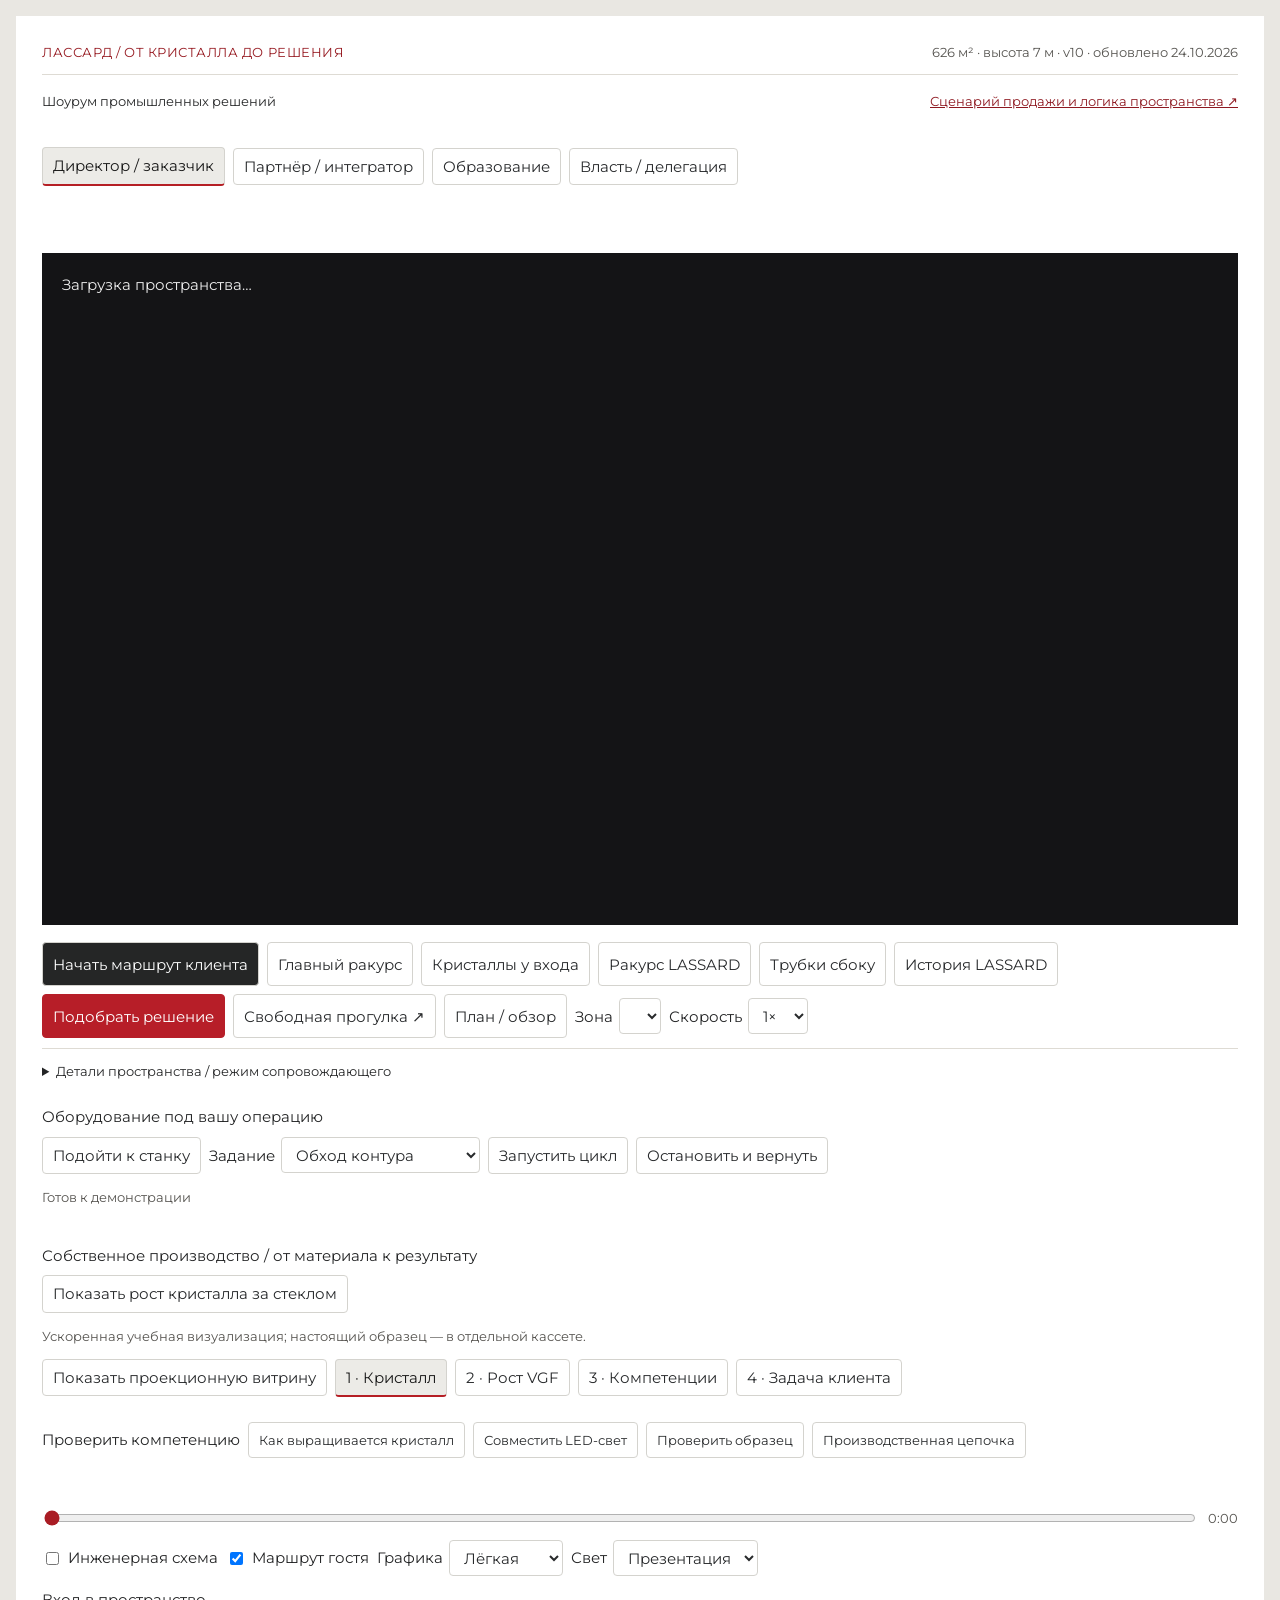
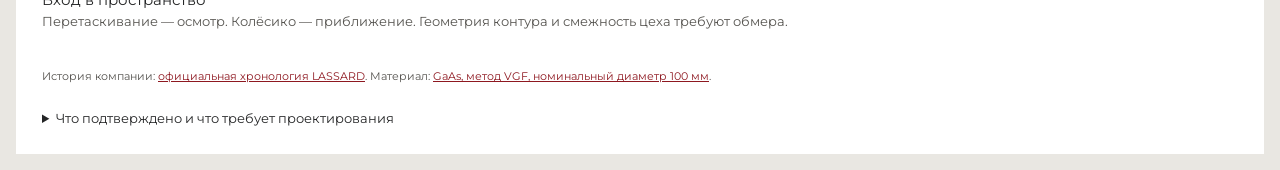
==== commit 4b971237: "Добавить отдельную прогулку WASD и визуальные главы истории компании" ====
--- a/index.html
+++ b/index.html
@@ -24,6 +24,7 @@
 @media(max-width:480px){#lassard-premium{padding:12px}.lp-heading{align-items:start}.lp-heading strong{letter-spacing:0}.story-intro h1{font-size:28px;letter-spacing:-.7px}.story-intro .lead{font-size:15px}.lp-stage{height:360px;min-height:360px!important;aspect-ratio:auto!important}.lp-controls{gap:6px}.lp-controls button{flex:1 0 45%;font-size:12px;padding:8px}.lp-controls label{width:100%;font-size:12px}.lp-controls select{flex:1}.deal-panel{padding:16px}.deal-grid{grid-template-columns:1fr}.deal-head h2{font-size:22px}.deal-actions button{width:100%}.concept-top a{font-size:12px}.lp-heading span{font-size:10px}.act-button{min-width:185px}}
 @media(prefers-reduced-motion:reduce){*{scroll-behavior:auto!important}}
 
+.walk-link{display:inline-flex;align-items:center;text-decoration:none;min-height:44px}.walk-hud{display:none}body.walk-page{background:#101112;overflow:hidden}body.walk-page main{padding:0}body.walk-page #lassard-premium{padding:0;border:0}body.walk-page #lassard-premium>*:not(.lp-stage):not(.walk-hud){display:none!important}body.walk-page .lp-stage{position:fixed!important;inset:0;width:100vw;height:100dvh;max-height:none;min-height:0!important;aspect-ratio:auto!important}body.walk-page .walk-hud{display:block;position:fixed;inset:0;pointer-events:none;z-index:20;color:#fff}.walk-hud button,.walk-hud a{pointer-events:auto;touch-action:none}.walk-top{display:flex;justify-content:space-between;gap:20px;padding:20px 24px;background:#181a1ce8}.walk-top strong{letter-spacing:.12em;font-size:18px}.walk-top span{display:block;font-size:12px;color:#c9c9c2}.walk-top a{color:#f5e7dc;font-size:13px;align-self:center}.walk-bottom{position:absolute;bottom:0;left:0;right:0;padding:14px 24px;background:#181a1ce8}.walk-bottom p{font-size:12px;color:#d5d5cf;margin:0 0 10px}.walk-actions{display:flex;gap:8px}.walk-actions button{min-height:44px;background:#f3efe8;border:0}.walk-touch{display:none}.walk-dpad>button{display:block;margin:0 auto 4px}.walk-dpad>div{display:flex;gap:4px}.walk-touch button{min-width:50px;min-height:50px;font-size:24px;background:#f3efe8}.walk-turns{display:flex;gap:8px;align-items:end}@media(pointer:coarse){.walk-touch{display:flex;justify-content:space-between;margin-top:12px}.walk-actions [data-walk-lock]{display:none}.walk-top{padding:14px}.walk-bottom{padding:12px 14px}.walk-top a{font-size:11px}.walk-link{flex:1 0 45%;font-size:12px;justify-content:center}}
 </style>
 <div class="lp-heading"><strong>ЛАССАРД / ОТ КРИСТАЛЛА ДО РЕШЕНИЯ</strong><span class="text-small">626 м² · высота 7 м · v10 · обновлено 24.10.2026</span></div>
 <div class="concept-top"><label hidden style="display:none">Выбранная концепция <select data-concept><option value="precision">От кристалла до решения</option></select></label><strong>Шоурум промышленных решений</strong><a href="Сценарий_и_пасхалки.html" target="_blank">Сценарий продажи и логика пространства ↗</a></div>
@@ -40,10 +41,12 @@
 <div class="lp-controls">
 <button class="btn btn-primary" type="button" data-play disabled>Начать маршрут клиента</button>
 <button class="btn" type="button" data-hero disabled>Главный ракурс</button><button class="btn" type="button" data-crystal-view>Кристаллы у входа</button><button class="btn" type="button" data-ceiling-view>Ракурс LASSARD</button><button class="btn" type="button" data-art-side>Трубки сбоку</button><button class="btn" type="button" data-history-view>История LASSARD</button><button class="btn" type="button" data-deal-view>Подобрать решение</button>
+<a class="btn walk-link" href="walk.html" target="_blank" rel="noopener">Свободная прогулка ↗</a>
 <button class="btn" type="button" data-plan disabled>План / обзор</button>
 <label class="form-label">Зона <select class="form-select" data-room aria-label="Выбрать зону"></select></label>
 <label class="form-label">Скорость <select class="form-select" data-speed aria-label="Скорость"><option value="1">1×</option><option value="2">2×</option></select></label>
 </div>
+<div class="walk-hud"><div class="walk-top"><div><strong>LASSARD</strong><span>Свободная прогулка</span></div><a href="index.html" target="_top">К маршруту клиента ↗</a></div><div class="walk-bottom"><p data-walk-help>WASD / стрелки — ходить. Мышь или перетаскивание — осмотр. Shift — быстрее. Esc — освободить мышь.</p><div class="walk-actions"><button data-walk-lock>Управлять мышью</button><button data-walk-reset>Вернуться ко входу</button></div><div class="walk-touch"><div class="walk-dpad"><button data-walk-key="KeyW" aria-label="Вперёд">↑</button><div><button data-walk-key="KeyA" aria-label="Влево">←</button><button data-walk-key="KeyS" aria-label="Назад">↓</button><button data-walk-key="KeyD" aria-label="Вправо">→</button></div></div><div class="walk-turns"><button data-walk-key="TurnLeft" aria-label="Посмотреть влево">↶</button><button data-walk-key="TurnRight" aria-label="Посмотреть вправо">↷</button></div></div></div></div>
 <details><summary>Детали пространства / режим сопровождающего</summary><p class="text-small">Раскрывайте только по ходу истории. Гостю не требуется искать все элементы.</p><div class="lp-row" data-final-secrets></div></details><section class="machine-controls"><strong>Оборудование под вашу операцию</strong><div class="lp-row"><button data-machine-view>Подойти к станку</button><label>Задание <select data-machine-task><option value="contour">Обход контура</option><option value="position">Позиционирование</option><option value="repeat">Повтор траектории</option></select></label><button data-machine-start>Запустить цикл</button><button data-machine-stop>Остановить и вернуть</button></div><p class="text-small" data-machine-status>Готов к демонстрации</p></section><section class="projection-controls"><strong>Собственное производство / от материала к результату</strong><button data-growth-start>Показать рост кристалла за стеклом</button><p class="text-small" data-growth-status>Ускоренная учебная визуализация; настоящий образец — в отдельной кассете.</p><div class="lp-row"><button data-projector-view>Показать проекционную витрину</button><button data-projection-step="0" aria-pressed="true">1 · Кристалл</button><button data-projection-step="1" aria-pressed="false">2 · Рост VGF</button><button data-projection-step="2" aria-pressed="false">3 · Компетенции</button><button data-projection-step="3" aria-pressed="false">4 · Задача клиента</button></div><p data-projection-copy class="text-small"></p></section><div class="experience"><strong>Проверить компетенцию</strong><button data-experience="growth">Как выращивается кристалл</button><button data-experience="align">Совместить LED-свет</button><button data-experience="measure">Проверить образец</button><button data-experience="chain">Производственная цепочка</button></div>
 <div data-demo hidden class="demo"><button aria-label="Закрыть опыт">Закрыть</button><p data-demo-copy></p><div data-demo-diagram class="demo-diagram"></div><label>Положение ручки <input aria-label="Ручка учебного опыта" type="range" min="0" max="100" value="0"></label><div class="demo-track"><div data-demo-fill></div></div><output></output><p class="text-small">Демонстрация идеи интерфейса. Это не физическая модель процесса и не измерение.</p></div>
 <section data-deal-panel hidden class="deal-panel" aria-labelledby="deal-title"><div class="deal-head"><div><h2 id="deal-title">Решение для вашего производства</h2><p>Отправная точка для инженера: что обрабатываем, какой результат принимаем и какой выпуск нужен.</p></div><button type="button" class="deal-close" data-deal-close aria-label="Закрыть подбор решения">×</button></div><form data-deal-form><div class="deal-grid">
@@ -184,10 +187,25 @@
  if(w<2){fs(H*.2);cx.fillStyle='#f1eee7';cx.fillText('LASSARD',70,H*.18);fs(H*.11);cx.fillStyle='#d7c9b4';cx.fillText('РЕШЕНИЕ ПОД ВАШУ ЗАДАЧУ',70,H*.55);}
  else{
  cx.fillStyle='#dd3038';cx.fillRect(0,0,12,H);fs(H*.2,600);cx.fillStyle='#f5f1e8';cx.fillText(record.year,80,H*.07);
- fs(H*.075,600);cx.fillStyle='#f4eee4';cx.fillText(record.title,82,H*.34);
- fs(H*.054);cx.fillStyle='#d5d3cd';record.lines.forEach((l,j)=>cx.fillText(l,82,H*(.49+j*.085)));
- fs(H*.045);cx.fillStyle='#e9b79d';cx.fillText(record.value,82,H*.76);
- fs(H*.032);cx.fillStyle='#a2a8a7';cx.fillText('LASSARD  /  ИСТОРИЯ КОМПЕТЕНЦИЙ  /  lassard.ru',82,H*.92);
+ fs(H*.063,600);cx.fillStyle='#f4eee4';cx.fillText(record.title,82,H*.34);
+ fs(H*.043);cx.fillStyle='#d5d3cd';record.lines.forEach((l,j)=>cx.fillText(l,82,H*(.49+j*.085)));
+ fs(H*.045);cx.fillStyle='#e9b79d';cx.fillText(record.value,82,H*.78);
+ // Each event has its own recognisable technical image on the right.
+ cx.save();cx.translate(1150,H*.18);const ss=Math.min(1,H/700);cx.scale(ss,ss);cx.lineWidth=5;cx.lineCap='round';cx.lineJoin='round';
+ const line=(pts,color='#c7cbca',lw=5)=>{cx.strokeStyle=color;cx.lineWidth=lw;cx.beginPath();pts.forEach(([x,y],j)=>j?cx.lineTo(x,y):cx.moveTo(x,y));cx.stroke();};
+ const rect=(x,y,w,h,col='#aeb8bd')=>{cx.strokeStyle=col;cx.lineWidth=4;cx.strokeRect(x,y,w,h);};
+ const circle=(x,y,r,col='#dd3038')=>{cx.strokeStyle=col;cx.lineWidth=5;cx.beginPath();cx.arc(x,y,r,0,Math.PI*2);cx.stroke();};
+ if(i===0){circle(260,210,58);for(let j=0;j<5;j++){const a=j*Math.PI*2/5-Math.PI/2,xx=260+190*Math.cos(a),yy=210+160*Math.sin(a);line([[260+60*Math.cos(a),210+60*Math.sin(a)],[xx,yy]],'#717c82',3);circle(xx,yy,24,j===0?'#dd3038':'#c7cbca');}fs(32,600);cx.fillStyle='#f5eee8';cx.fillText('L',249,188);}
+ else if(i===1){rect(45,235,440,115);rect(90,95,350,140);line([[85,100],[85,340]],'#e6313b',12);line([[440,100],[440,340]],'#e6313b',12);rect(230,115,70,75);line([[265,190],[265,250]],'#f1d3ac',4);for(let j=0;j<7;j++)line([[70+j*57,250],[70+j*57,326]],'#626f74',3);}
+ else if(i===2){for(let r=0;r<3;r++){rect(80,65+r*108,370,76);for(let c=0;c<7;c++){cx.fillStyle=r===1?'#d4303b':'#c2ae86';cx.fillRect(104+c*47,88+r*108,31,27);}}line([[450,210],[510,210],[510,360]],'#7b898e',4);}
+ else if(i===3){rect(55,300,450,40);for(let k=0;k<3;k++){const x=130+k*135;line([[x,300],[x,185]],'#aeb8bd',8);cx.strokeStyle='#e5323d';cx.lineWidth=6;cx.beginPath();cx.ellipse(x,165,30,73,0,0,Math.PI*2);cx.stroke();}line([[50,165],[510,165]],'#f1d3ac',3);}
+ else if(i===4){rect(145,50,235,310,'#718088');rect(182,188,160,153,'#aeb8bd');line([[182,188],[342,188]],'#e5323d',9);for(let j=0;j<3;j++){line([[120,105+j*90],[90,105+j*90],[90,150+j*90],[120,150+j*90]],'#e5323d',5);line([[405,105+j*90],[435,105+j*90],[435,150+j*90],[405,150+j*90]],'#e5323d',5);}line([[245,340],[245,260],[282,260],[282,340]],'#e2d4ba',8);}
+ else if(i===5){rect(55,45,450,320,'#89979b');for(let r=0;r<2;r++)for(let c=0;c<3;c++)rect(85+c*140,85+r*145,105,95,c===1?'#e5323d':'#c6c9c7');line([[55,220],[505,220]],'#f1d3ac',3);}
+ else{line([[90,340],[90,270],[190,170],[335,195],[385,95]],'#c4ccce',22);for(const[x,y]of[[90,270],[190,170],[335,195],[385,95]])circle(x,y,20);rect(45,345,160,25);rect(300,300,195,55);line([[380,100],[425,85],[455,110]],'#e5323d',12);}
+ cx.restore();
+ // A timeline identifies the event without pretending to be measured data.
+ for(let j=0;j<companyHistory.length;j++){const xx=86+j*250;cx.fillStyle=j===i?'#e5323d':'#576368';cx.fillRect(xx,H*.905,j===i?140:75,5);fs(H*.025);cx.fillStyle=j===i?'#f5eee8':'#8c999c';cx.fillText(companyHistory[j].year,xx,H*.933);}
+
  }
  const tex=new THREE.CanvasTexture(cv);tex.colorSpace=THREE.SRGBColorSpace;tex.anisotropy=8;
  const mesh=new THREE.Mesh(new THREE.PlaneGeometry(w,h),new THREE.MeshBasicMaterial({map:tex}));mesh.position.z=.043;grp.add(mesh);return grp;
@@ -626,7 +644,7 @@
 $('[data-concept]').onchange=e=>setConcept(e.target.value);
 root.querySelectorAll('[data-experience]').forEach(b=>b.onclick=()=>runDemo(b.dataset.experience));
 const raycaster=new THREE.Raycaster(),pointer=new THREE.Vector2();let pickStart;
-renderer.domElement.addEventListener('pointerdown',e=>pickStart=[e.clientX,e.clientY]);renderer.domElement.addEventListener('pointerup',e=>{if(!pickStart||Math.hypot(e.clientX-pickStart[0],e.clientY-pickStart[1])>6)return;const r=renderer.domElement.getBoundingClientRect();pointer.set((e.clientX-r.left)/r.width*2-1,-(e.clientY-r.top)/r.height*2+1);raycaster.setFromCamera(pointer,camera);const hit=raycaster.intersectObjects(touchObjects,false)[0];if(hit)runDemo(hit.object.userData.interactive);});
+renderer.domElement.addEventListener('pointerdown',e=>pickStart=[e.clientX,e.clientY]);renderer.domElement.addEventListener('pointerup',e=>{if(walk.enabled)return;if(!pickStart||Math.hypot(e.clientX-pickStart[0],e.clientY-pickStart[1])>6)return;const r=renderer.domElement.getBoundingClientRect();pointer.set((e.clientX-r.left)/r.width*2-1,-(e.clientY-r.top)/r.height*2+1);raycaster.setFromCamera(pointer,camera);const hit=raycaster.intersectObjects(touchObjects,false)[0];if(hit)runDemo(hit.object.userData.interactive);});
 rebuildScenarios();updateStoryPanel();
 
 // Seven historical chapters form one ceiling field. Dates are navigation, the sculpture carries the story.
@@ -888,6 +906,20 @@
 const a=document.createElement('a');a.href=URL.createObjectURL(new Blob(['\ufeff'+body],{type:'text/plain;charset=utf-8'}));a.download='LASSARD_ТЗ_на_решение.txt';a.click();setTimeout(()=>URL.revokeObjectURL(a.href),2000);$('[data-deal-status]').textContent='ТЗ скачано. Передайте файл менеджеру LASSARD, чтобы согласовать тест и техническое предложение.';});updateDeal();
 // Link the final scene directly to its commercial action.
 
+
+const walk={enabled:false,keys:new Set(),yaw:Math.PI/2,pitch:0,drag:null};
+function hasWalkInput(){return walk.keys.size>0;}
+function walkAim(){camera.lookAt(camera.position.x+Math.sin(walk.yaw)*Math.cos(walk.pitch),camera.position.y+Math.sin(walk.pitch),camera.position.z+Math.cos(walk.yaw)*Math.cos(walk.pitch));}
+function resetWalk(){camera.position.set(1.5,1.75,8.1);walk.yaw=Math.PI/2;walk.pitch=0;camera.fov=68;camera.updateProjectionMatrix();walkAim();invalidate();}
+function startWalk(){showInterior();state.playing=false;state.mode='walk';walk.enabled=true;routeGroup.visible=false;scene.fog.density=.009;document.body.classList.add('walk-page');resetWalk();resize();}
+function walkCanGo(x,z){if(x<.38||x>35.55||z<.38||z>D-.38)return false;const r=.23;for(const b of [...colliders,...stationBounds]){if(b.max[1]<.25||b.min[1]>1.9)continue;if(x>b.min[0]-r&&x<b.max[0]+r&&z>b.min[2]-r&&z<b.max[2]+r)return false;}return true;}
+function tickWalk(dt){if(!walk.enabled)return;const k=walk.keys;if(k.has('TurnLeft'))walk.yaw+=dt*1.4;if(k.has('TurnRight'))walk.yaw-=dt*1.4;let f=(k.has('KeyW')||k.has('ArrowUp')?1:0)-(k.has('KeyS')||k.has('ArrowDown')?1:0),r=(k.has('KeyD')||k.has('ArrowRight')?1:0)-(k.has('KeyA')||k.has('ArrowLeft')?1:0);const norm=Math.max(1,Math.hypot(f,r)),v=dt*(k.has('ShiftLeft')||k.has('ShiftRight')?3.2:1.65);const dx=(Math.sin(walk.yaw)*f-Math.cos(walk.yaw)*r)/norm*v,dz=(Math.cos(walk.yaw)*f+Math.sin(walk.yaw)*r)/norm*v;const p=camera.position;if(walkCanGo(p.x+dx,p.z))p.x+=dx;if(walkCanGo(p.x,p.z+dz))p.z+=dz;p.y=1.75;walkAim();}
+window.addEventListener('keydown',e=>{if(!walk.enabled)return;if(['KeyW','KeyA','KeyS','KeyD','ArrowUp','ArrowDown','ArrowLeft','ArrowRight','ShiftLeft','ShiftRight'].includes(e.code)){e.preventDefault();walk.keys.add(e.code);invalidate();}});window.addEventListener('keyup',e=>{walk.keys.delete(e.code);});window.addEventListener('blur',()=>walk.keys.clear());
+document.addEventListener('mousemove',e=>{if(!walk.enabled||document.pointerLockElement!==renderer.domElement)return;walk.yaw-=e.movementX*.0025;walk.pitch=Math.max(-1.25,Math.min(1.25,walk.pitch-e.movementY*.0025));walkAim();invalidate();});
+renderer.domElement.addEventListener('pointerdown',e=>{if(!walk.enabled||document.pointerLockElement)return;walk.drag=[e.clientX,e.clientY];renderer.domElement.setPointerCapture(e.pointerId);});renderer.domElement.addEventListener('pointermove',e=>{if(!walk.enabled||!walk.drag||document.pointerLockElement)return;walk.yaw-=(e.clientX-walk.drag[0])*.004;walk.pitch=Math.max(-1.25,Math.min(1.25,walk.pitch-(e.clientY-walk.drag[1])*.004));walk.drag=[e.clientX,e.clientY];walkAim();invalidate();});renderer.domElement.addEventListener('pointerup',()=>walk.drag=null);renderer.domElement.addEventListener('pointercancel',()=>walk.drag=null);
+$('[data-walk-lock]').onclick=()=>renderer.domElement.requestPointerLock?.();$('[data-walk-reset]').onclick=resetWalk;
+for(const b of root.querySelectorAll('[data-walk-key]')){b.onpointerdown=e=>{e.preventDefault();b.setPointerCapture(e.pointerId);walk.keys.add(b.dataset.walkKey);invalidate();};for(const name of ['pointerup','pointercancel','lostpointercapture'])b.addEventListener(name,()=>walk.keys.delete(b.dataset.walkKey));}
+
 const target=new THREE.Vector3(18,2.4,8);let lastKey='',activeTime=0,clockNow=0;
 function title(a,b){$('[data-title]').textContent=a;$('[data-detail]').textContent=b;}
 function showInterior(){for(const g of Object.values(conceptLayers))g.children.forEach(o=>{if(o.userData.overhead)o.visible=true;});shell.visible=true;ceiling.visible=true;engineering.visible=true;state.plan=false;accessLayer.visible=false;}
@@ -927,19 +959,19 @@
 $('[data-route]').addEventListener('change',()=>routeGroup.visible=$('[data-route]').checked);
 $('[data-light]').addEventListener('change',()=>{state.lighting=$('[data-light]').value;const work=state.lighting==='work';hemi.intensity=work?1.1:.7;scene.environmentIntensity=work?.4:.25;spotlights.forEach(l=>l.intensity*=work?1.65:1/1.65);renderer.toneMappingExposure=work?1.17:1.08;});
 let drag=null;
-renderer.domElement.addEventListener('pointerdown',e=>{state.playing=false;updatePlay();drag={x:e.clientX,y:e.clientY,p:camera.position.clone(),target:target.clone()};renderer.domElement.setPointerCapture(e.pointerId);});
-renderer.domElement.addEventListener('pointermove',e=>{if(!drag)return;const dx=(e.clientX-drag.x)*.004,dy=(e.clientY-drag.y)*.003;if(state.plan){const v=drag.p.clone().sub(drag.target);const sp=new THREE.Spherical().setFromVector3(v);sp.theta-=dx;sp.phi=Math.max(.1,Math.min(1.45,sp.phi+dy));camera.position.copy(drag.target).add(new THREE.Vector3().setFromSpherical(sp));camera.lookAt(drag.target);}else{const dist=drag.target.distanceTo(drag.p),v=drag.target.clone().sub(drag.p),sp=new THREE.Spherical().setFromVector3(v);sp.theta-=dx;sp.phi=Math.max(.2,Math.min(2.8,sp.phi+dy));target.copy(drag.p).add(new THREE.Vector3().setFromSpherical(sp).setLength(dist));camera.lookAt(target);}state.mode='look';});
+renderer.domElement.addEventListener('pointerdown',e=>{if(walk.enabled)return;state.playing=false;updatePlay();drag={x:e.clientX,y:e.clientY,p:camera.position.clone(),target:target.clone()};renderer.domElement.setPointerCapture(e.pointerId);});
+renderer.domElement.addEventListener('pointermove',e=>{if(walk.enabled)return;if(!drag)return;const dx=(e.clientX-drag.x)*.004,dy=(e.clientY-drag.y)*.003;if(state.plan){const v=drag.p.clone().sub(drag.target);const sp=new THREE.Spherical().setFromVector3(v);sp.theta-=dx;sp.phi=Math.max(.1,Math.min(1.45,sp.phi+dy));camera.position.copy(drag.target).add(new THREE.Vector3().setFromSpherical(sp));camera.lookAt(drag.target);}else{const dist=drag.target.distanceTo(drag.p),v=drag.target.clone().sub(drag.p),sp=new THREE.Spherical().setFromVector3(v);sp.theta-=dx;sp.phi=Math.max(.2,Math.min(2.8,sp.phi+dy));target.copy(drag.p).add(new THREE.Vector3().setFromSpherical(sp).setLength(dist));camera.lookAt(target);}state.mode='look';});
 renderer.domElement.addEventListener('pointerup',()=>drag=null);
-renderer.domElement.addEventListener('wheel',e=>{e.preventDefault();state.playing=false;updatePlay();camera.fov=Math.max(30,Math.min(95,camera.fov+e.deltaY*.025));camera.updateProjectionMatrix();},{passive:false});
+renderer.domElement.addEventListener('wheel',e=>{e.preventDefault();if(walk.enabled)return;state.playing=false;updatePlay();camera.fov=Math.max(30,Math.min(95,camera.fov+e.deltaY*.025));camera.updateProjectionMatrix();},{passive:false});
 function resize(){const w=stage.clientWidth,h=stage.clientHeight;renderer.setSize(w,h,false);composer.setSize(w,h);fxaa.material.uniforms.resolution.value.set(1/(w*renderer.getPixelRatio()),1/(h*renderer.getPixelRatio()));camera.aspect=w/h;camera.updateProjectionMatrix();invalidate();}new ResizeObserver(resize).observe(stage);resize();
 function invalidate(){needsRender=true;if(!frameId&&!document.hidden&&stageVisible)frameId=requestAnimationFrame(frame);}
 function frame(now){
  frameId=0;if(document.hidden||!stageVisible){clockNow=now;return;}
- if((state.playing||machineDemo.active||growthDemo.active)&&now-lastDraw<1000/30){frameId=requestAnimationFrame(frame);return;}
- const dt=Math.max(0,Math.min(.12,(now-clockNow)/1000));clockNow=now;if(machineDemo.active){tickMachine(dt);needsRender=true;}if(growthDemo.active){tickGrowth(dt);needsRender=true;}
+ if((state.playing||machineDemo.active||growthDemo.active||(walk.enabled&&hasWalkInput()))&&now-lastDraw<1000/30){frameId=requestAnimationFrame(frame);return;}
+ const dt=Math.max(0,Math.min(.12,(now-clockNow)/1000));clockNow=now;if(walk.enabled&&hasWalkInput()){tickWalk(dt);needsRender=true;}if(machineDemo.active){tickMachine(dt);needsRender=true;}if(growthDemo.active){tickGrowth(dt);needsRender=true;}
  if(state.playing){state.t=Math.min(scenarios[state.role].duration,state.t+dt*state.speed);sample(state.t);if(state.t>=scenarios[state.role].duration){state.playing=false;updatePlay();}needsRender=true;activeTime+=dt;holoObject.rotation.y=activeTime*.25;lattice.rotation.y=Math.sin(activeTime*.2)*.13;}
  if(needsRender){composer.render();drawCount++;lastDraw=now;needsRender=false;}
- if(state.playing||machineDemo.active||growthDemo.active)frameId=requestAnimationFrame(frame);
+ if(state.playing||machineDemo.active||growthDemo.active||(walk.enabled&&hasWalkInput()))frameId=requestAnimationFrame(frame);
 }
 function quality(value){
  const high=value==='high';renderer.setPixelRatio(high?Math.min(devicePixelRatio||1,1.4):1);renderer.shadowMap.enabled=high;bloom.enabled=high;
@@ -954,8 +986,8 @@
 for(const e of root.querySelectorAll('button[disabled]'))e.disabled=false;
 const saved="client";rebuildScenarios();role(scenarios[saved]?saved:'client',false);routeGroup.visible=true;hero();invalidate();
 window.addEventListener('openai:set_globals',e=>{const r=e.detail?.globals?.widgetState?.modelContent?.audience;if(scenarios[r]&&r!==state.role)role(r,false);});
-root.__premium={M,state,scene,renderer,camera,composer,shots,scenarios,stops,sample,crystalStands,crystalsView,entryGrowth,tubeRecords,anamorphEye,anamorphCenter,artSideView,companyHistory,historyView,dealView,roomView,hero,plan,role,finalCanopy,easterEggs,secretView,finalCeilingView,growthDemo,startGrowth,tickGrowth,growthCabinet,machineDemo,startMachineDemo,stopMachineDemo,machineView,crystalFloor,decorativeWave,projectionGroup,projectionScenes,setProjection,projectorView,CONTENT,labelAudit,stationBounds,conceptLayers,ceilingChapters,ceilingView,chapterView,setConcept,runDemo,routeGroup,accessLayer,visitorBarriers,invalidate,stats:()=>({drawCount,frameId,hidden:document.hidden}),shell,ceiling,engineering,techOverlay,colliders,mirror,floorReflect,render:()=>composer.render(),freeze:()=>{holoObject.rotation.y=0;lattice.rotation.y=0;},setExportSize:(w,h)=>{renderer.setPixelRatio(1);renderer.setSize(w,h,false);composer.setSize(w,h);fxaa.material.uniforms.resolution.value.set(1/w,1/h);camera.aspect=w/h;camera.updateProjectionMatrix();composer.render();}};
-showroomReady=true;invalidate();
+root.__premium={M,state,scene,renderer,camera,composer,shots,scenarios,stops,sample,crystalStands,crystalsView,entryGrowth,tubeRecords,anamorphEye,anamorphCenter,artSideView,companyHistory,historyView,dealView,walk,startWalk,tickWalk,walkCanGo,roomView,hero,plan,role,finalCanopy,easterEggs,secretView,finalCeilingView,growthDemo,startGrowth,tickGrowth,growthCabinet,machineDemo,startMachineDemo,stopMachineDemo,machineView,crystalFloor,decorativeWave,projectionGroup,projectionScenes,setProjection,projectorView,CONTENT,labelAudit,stationBounds,conceptLayers,ceilingChapters,ceilingView,chapterView,setConcept,runDemo,routeGroup,accessLayer,visitorBarriers,invalidate,stats:()=>({drawCount,frameId,hidden:document.hidden}),shell,ceiling,engineering,techOverlay,colliders,mirror,floorReflect,render:()=>composer.render(),freeze:()=>{holoObject.rotation.y=0;lattice.rotation.y=0;},setExportSize:(w,h)=>{renderer.setPixelRatio(1);renderer.setSize(w,h,false);composer.setSize(w,h);fxaa.material.uniforms.resolution.value.set(1/w,1/h);camera.aspect=w/h;camera.updateProjectionMatrix();composer.render();}};
+showroomReady=true;if(new URLSearchParams(location.search).get('walk')==='1')startWalk();invalidate();
 }catch(error){stage.textContent='Не удалось открыть 3D: '+error.message;console.error(error);}
 </script>
 </div>
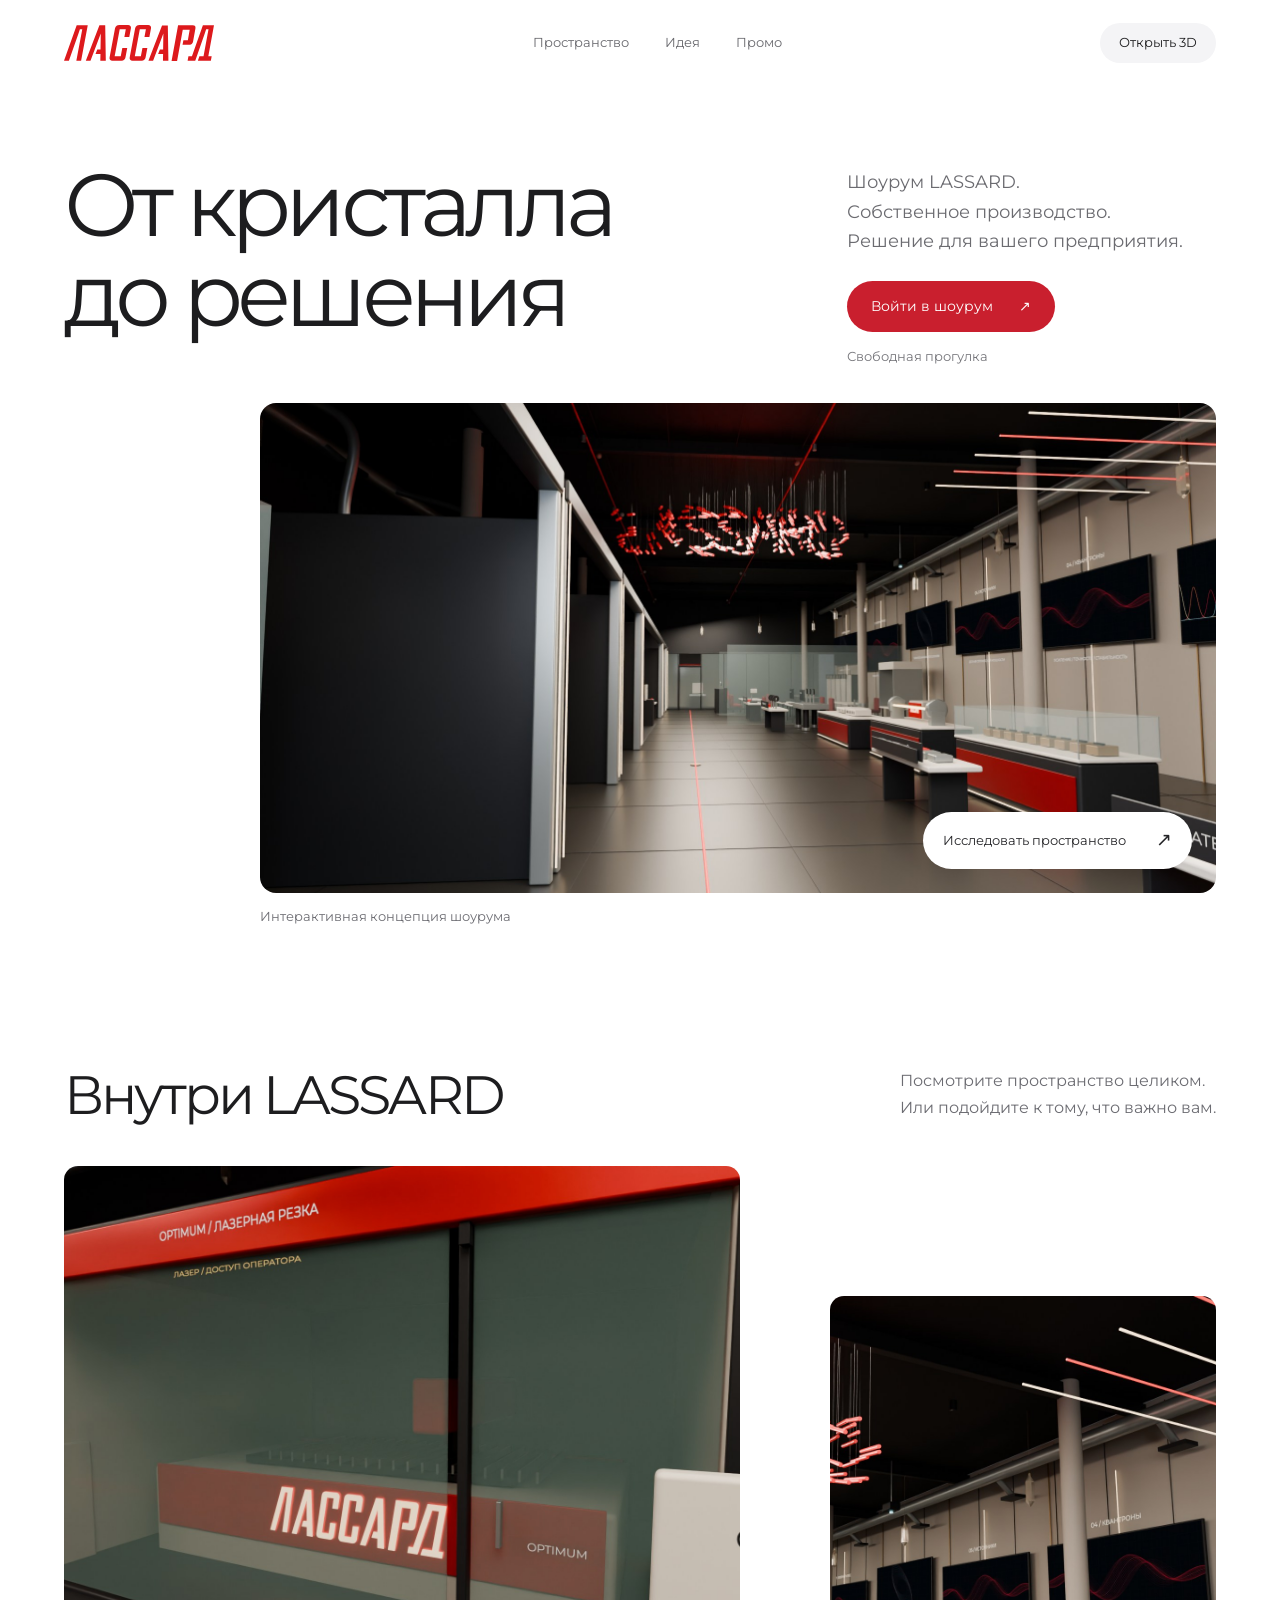
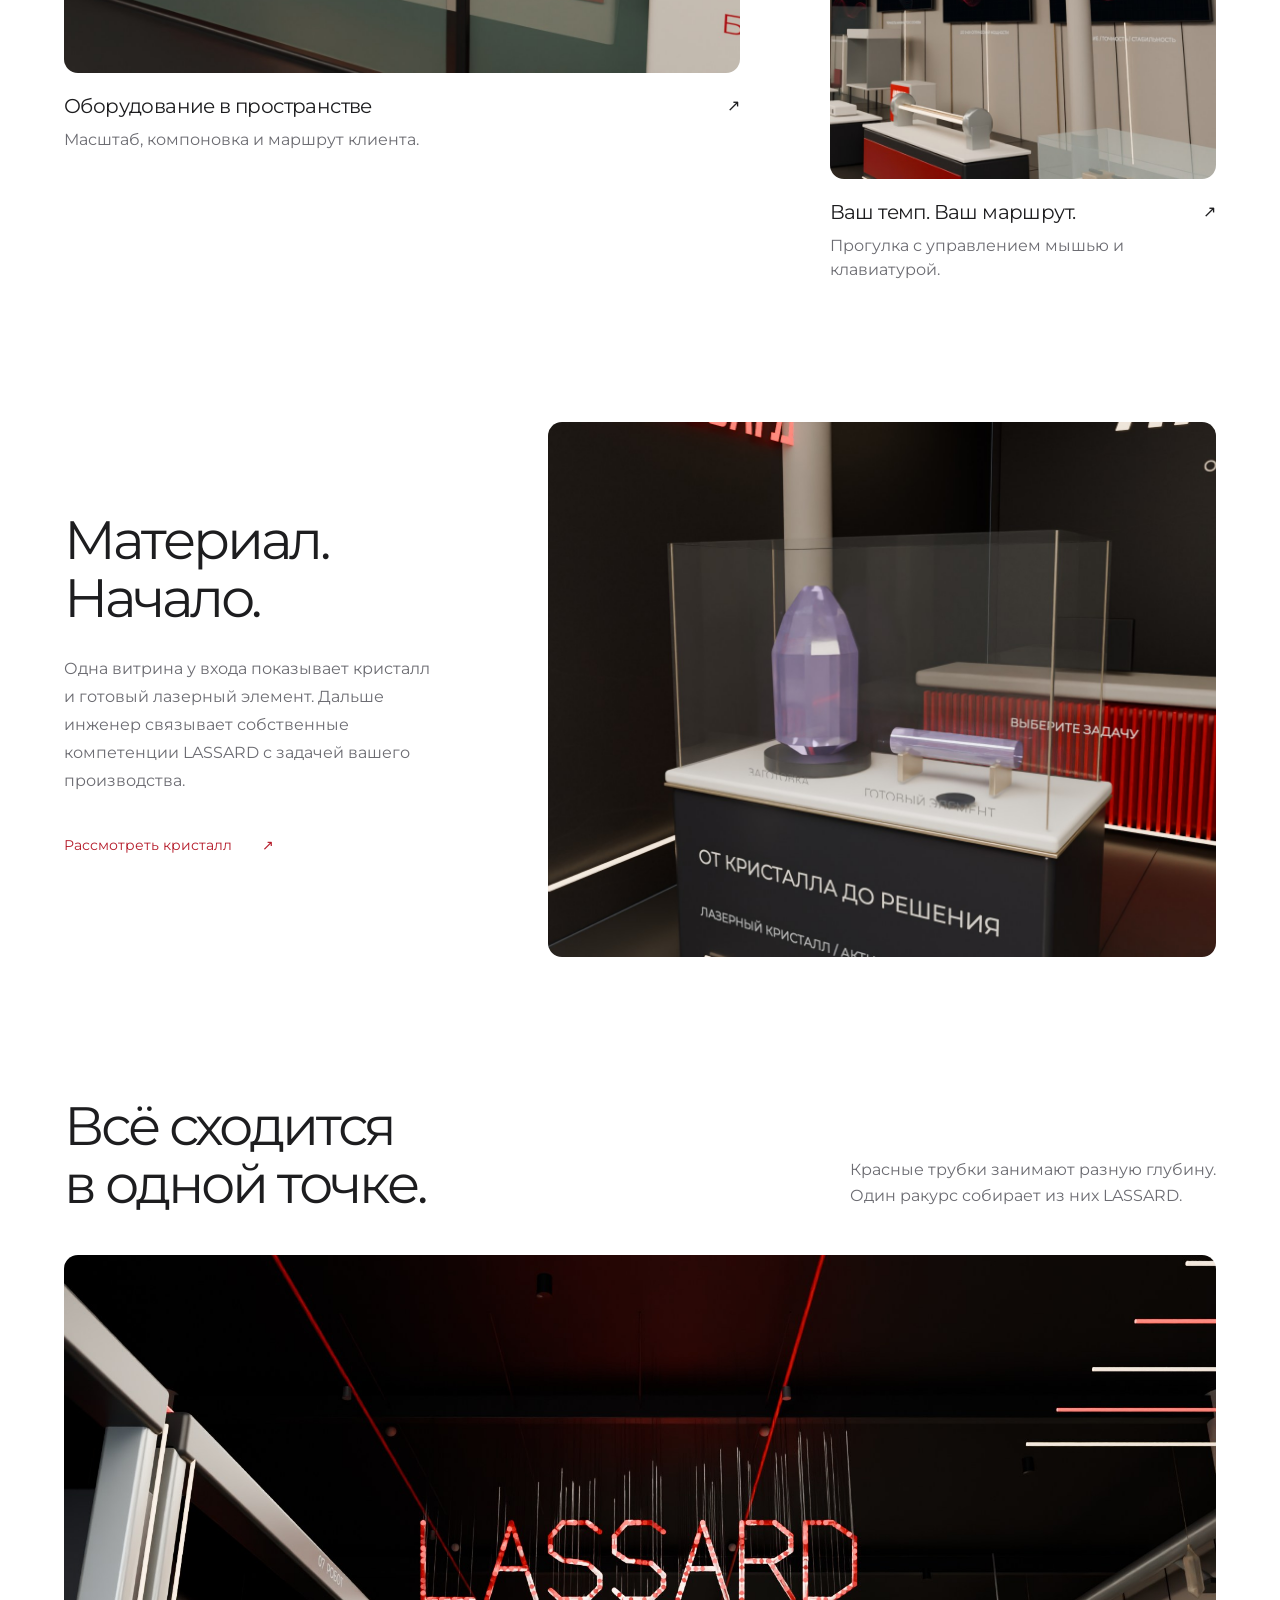
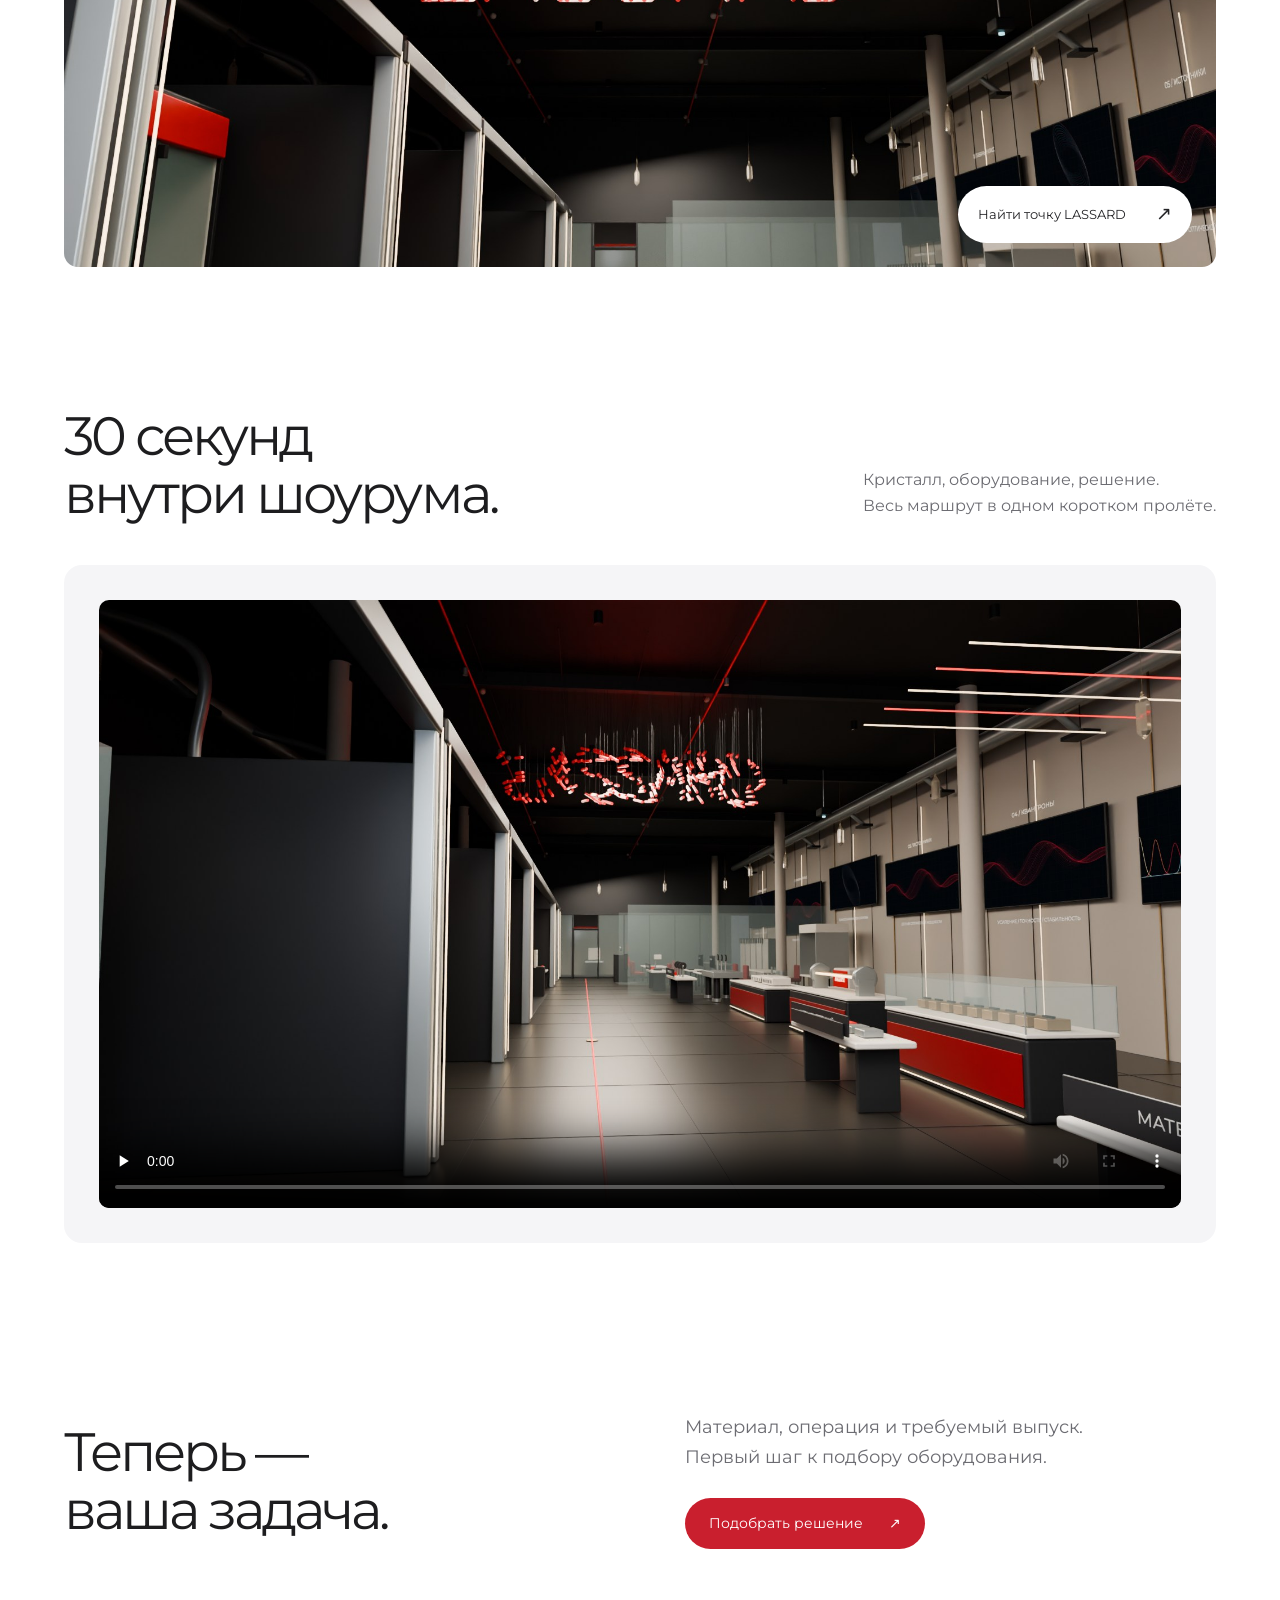
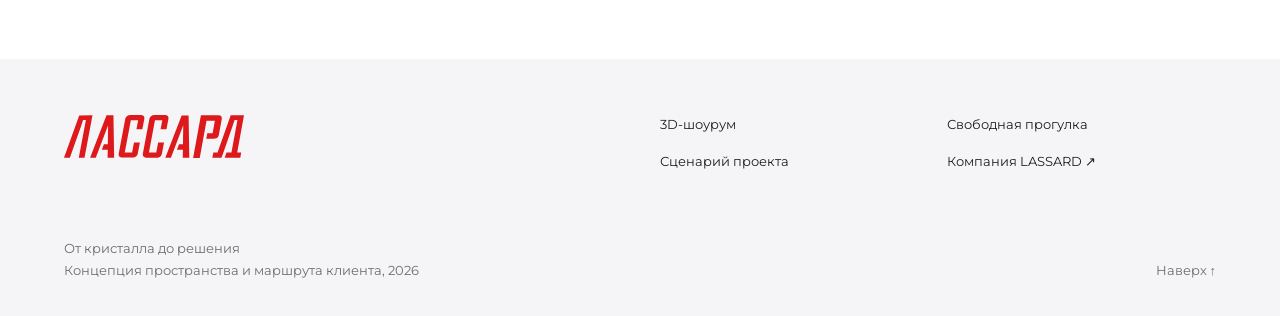
==== commit 3c7c129d: "Новая главная LASSARD, студия 3D и премиальные кристаллы" ====
--- a/index.html
+++ b/index.html
@@ -1,994 +1,8 @@
-<!doctype html><html lang="ru"><head><meta charset="utf-8"><meta name="viewport" content="width=device-width,initial-scale=1"><title>LASSARD — От кристалла до решения / v10 · обновлено 24.10.2026</title><link rel="icon" href="data:,"></head><body><main><div id="lassard-premium">
-<style>
-@font-face{font-family:LassardText;src:url([data-uri]) format('woff2');font-weight:400 600;font-display:block}
-#lassard-premium{display:flex;flex-direction:column;gap:12px;min-width:0;color:var(--foreground)}
-#lassard-premium .lp-row{display:flex;align-items:center;flex-wrap:wrap;gap:8px}
-#lassard-premium .lp-heading{display:flex;justify-content:space-between;align-items:baseline;flex-wrap:wrap;gap:8px}
-#lassard-premium .lp-stage{position:relative;width:100%;aspect-ratio:16/10;min-height:340px;overflow:hidden;touch-action:none;background:#141416}
-#lassard-premium canvas{display:block;width:100%;height:100%}
-#lassard-premium .lp-controls{display:flex;flex-wrap:wrap;gap:8px;align-items:center}
-#lassard-premium label{display:inline-flex;gap:6px;align-items:center}
-#lassard-premium .lp-scrub{display:flex;gap:10px;align-items:center}
-#lassard-premium .lp-scrub input{flex:1;min-width:80px}
-#lassard-premium select[data-room]{max-width:290px}
-#lassard-premium [data-detail]{min-height:2.6em}
-@media(max-width:480px){#lassard-premium select[data-room]{width:100%;max-width:100%}}
-
-*{box-sizing:border-box}body{margin:0;background:#f1f1f0;color:#242526;font:15px/1.55 LassardText,Arial,sans-serif}button,select,input{font:inherit}button,select{min-height:36px}button{cursor:pointer}button:focus-visible,a:focus-visible,select:focus-visible{outline:2px solid #b51f25;outline-offset:3px}button:hover{background:#e8e6e1}button[aria-pressed="true"]{border-bottom:2px solid #b51f25;background:#ecebe7;color:#181818}button,.btn,select{border:1px solid #d4d3ce;border-radius:4px;padding:6px 10px;background:#fff;color:#282a2c}a{color:#8e1820}main{padding:16px;max-width:1760px;margin:auto}#lassard-premium{background:#fff;border:1px solid #e6e4df;border-radius:12px;padding:24px;gap:12px}.text-small{font-size:13px;color:#55534f}.lp-heading strong{color:#971b22}.lp-heading{margin-bottom:4px}.concept-top{display:flex;flex-wrap:wrap;align-items:center;gap:12px;justify-content:space-between}.concept-top label{flex-wrap:wrap}.concept-top select{max-width:100%}.story-intro h1{font-size:24px;line-height:1.25;margin:8px 0}.story-intro p{margin:7px 0;max-width:1000px}.lead{font-weight:500}.acts{display:flex;gap:6px;overflow:auto;padding-bottom:5px}.act-button{flex:1;min-width:170px;text-align:left;font-size:12px;border:0;border-left:2px solid #ddd;border-radius:0;background:#f7f6f2}.experience{display:flex;gap:8px;flex-wrap:wrap;align-items:center}.experience button{font-size:13px}.demo{background:#f1f1f0;padding:18px;border-radius:6px}.demo[hidden]{display:none}.demo>button{float:right}.demo p{max-width:1000px}.demo-diagram svg{width:100%;max-width:650px;height:180px;display:block}.demo-diagram text{font-family:LassardText,Arial;fill:#292929}.demo input{width:260px;max-width:100%;accent-color:#a91c24}.demo-track{background:#d9d7d0;height:8px;margin:12px 0}.demo-track>div{height:100%;background:#9c2028}.lp-stage{max-height:68vh;min-height:360px!important;aspect-ratio:16/9!important}.lp-controls .btn-primary{background:#252626;color:white}.lp-scrub input{accent-color:#a91c24}details{font-size:13px;max-width:1000px}summary{cursor:pointer}#lassard-premium [data-detail]{max-width:1100px}#lassard-premium label{max-width:100%}#lassard-premium select{min-width:0}#lassard-premium select[data-room]{max-width:265px}
-@media(max-width:768px){main{padding:6px}#lassard-premium{padding:16px;border-radius:8px}.lp-stage{min-height:330px!important;max-height:none}.lp-controls{align-items:stretch}.story-intro h1{font-size:22px}}
-@media(max-width:480px){#lassard-premium{padding:12px}.lp-stage{min-height:300px!important}.concept-top select{width:100%}.concept-top label{display:block!important;width:100%}.lp-heading span{font-size:11px}.lp-controls label{flex-wrap:wrap}#lassard-premium select[data-room]{width:100%;max-width:100%}.experience button{flex:1 0 42%}.story-intro h1{font-size:20px}.lp-scrub{max-width:100%}.acts .act-button{min-width:158px}}
-
-:root{--lassard-ink:#252729;--lassard-red:#b71e28;--lassard-paper:#f4f2ed;--lassard-rule:#dedbd4}
-#lassard-premium{border-radius:0;border:0;padding:26px;gap:12px}body{background:#e9e7e2}.story-intro h1{font-size:clamp(25px,3.2vw,44px);font-weight:500;letter-spacing:-1.4px;margin:3px 0 12px}.story-intro p{max-width:1110px}.story-intro .lead{font-size:18px;margin:0 0 5px}.concept-top{font-size:13px}.concept-top strong{font-weight:500}.lp-heading strong{letter-spacing:.04em;font-size:13px}.lp-heading{padding-bottom:12px;border-bottom:1px solid var(--lassard-rule)}.lp-stage{min-height:500px!important;max-height:76vh}.lp-controls{padding:5px 0 10px;border-bottom:1px solid var(--lassard-rule)}.lp-controls button{min-height:44px}.lp-controls [data-deal-view]{background:var(--lassard-red);color:white;border-color:var(--lassard-red)}.acts{margin:0}.act-button{min-height:52px;background:var(--lassard-paper);border-left:2px solid var(--lassard-red);padding:10px 12px}.machine-controls,.projection-controls{padding-top:12px}.machine-controls strong,.projection-controls strong{display:block;font-size:15px;margin:0 0 8px}.source-note{font-size:11px}.deal-panel{background:var(--lassard-paper);padding:26px;margin:8px 0}.deal-panel[hidden]{display:none}.deal-head{display:flex;justify-content:space-between;align-items:start;gap:15px}.deal-head h2{margin:0;font-size:25px;font-weight:500}.deal-panel p{max-width:900px}.deal-grid{display:grid;grid-template-columns:repeat(3,1fr);gap:16px}.deal-grid label{display:flex!important;align-items:stretch!important;flex-direction:column;gap:7px!important;font-size:13px}.deal-grid input,.deal-grid select,.deal-grid textarea{width:100%;padding:10px 12px;min-height:44px;background:white;border:1px solid #c6c4be;border-radius:2px;color:var(--lassard-ink)}.deal-grid textarea{resize:vertical;min-height:80px}.deal-grid .wide{grid-column:1/-1}.deal-output{padding:18px 0;margin:16px 0;border-top:1px solid #d0cdc6;border-bottom:1px solid #d0cdc6;white-space:pre-line}.deal-actions{display:flex;gap:8px;flex-wrap:wrap}.deal-actions button{min-height:44px}.deal-actions button:first-child{background:#26282a;color:white}.deal-panel [data-deal-status]{min-height:1.5em}.deal-close{min-width:44px}
-@media(max-width:900px){.deal-grid{grid-template-columns:repeat(2,1fr)}.lp-stage{min-height:440px!important}.lp-heading strong{font-size:11px}}
-@media(max-width:480px){#lassard-premium{padding:12px}.lp-heading{align-items:start}.lp-heading strong{letter-spacing:0}.story-intro h1{font-size:28px;letter-spacing:-.7px}.story-intro .lead{font-size:15px}.lp-stage{height:360px;min-height:360px!important;aspect-ratio:auto!important}.lp-controls{gap:6px}.lp-controls button{flex:1 0 45%;font-size:12px;padding:8px}.lp-controls label{width:100%;font-size:12px}.lp-controls select{flex:1}.deal-panel{padding:16px}.deal-grid{grid-template-columns:1fr}.deal-head h2{font-size:22px}.deal-actions button{width:100%}.concept-top a{font-size:12px}.lp-heading span{font-size:10px}.act-button{min-width:185px}}
-@media(prefers-reduced-motion:reduce){*{scroll-behavior:auto!important}}
-
-.walk-link{display:inline-flex;align-items:center;text-decoration:none;min-height:44px}.walk-hud{display:none}body.walk-page{background:#101112;overflow:hidden}body.walk-page main{padding:0}body.walk-page #lassard-premium{padding:0;border:0}body.walk-page #lassard-premium>*:not(.lp-stage):not(.walk-hud){display:none!important}body.walk-page .lp-stage{position:fixed!important;inset:0;width:100vw;height:100dvh;max-height:none;min-height:0!important;aspect-ratio:auto!important}body.walk-page .walk-hud{display:block;position:fixed;inset:0;pointer-events:none;z-index:20;color:#fff}.walk-hud button,.walk-hud a{pointer-events:auto;touch-action:none}.walk-top{display:flex;justify-content:space-between;gap:20px;padding:20px 24px;background:#181a1ce8}.walk-top strong{letter-spacing:.12em;font-size:18px}.walk-top span{display:block;font-size:12px;color:#c9c9c2}.walk-top a{color:#f5e7dc;font-size:13px;align-self:center}.walk-bottom{position:absolute;bottom:0;left:0;right:0;padding:14px 24px;background:#181a1ce8}.walk-bottom p{font-size:12px;color:#d5d5cf;margin:0 0 10px}.walk-actions{display:flex;gap:8px}.walk-actions button{min-height:44px;background:#f3efe8;border:0}.walk-touch{display:none}.walk-dpad>button{display:block;margin:0 auto 4px}.walk-dpad>div{display:flex;gap:4px}.walk-touch button{min-width:50px;min-height:50px;font-size:24px;background:#f3efe8}.walk-turns{display:flex;gap:8px;align-items:end}@media(pointer:coarse){.walk-touch{display:flex;justify-content:space-between;margin-top:12px}.walk-actions [data-walk-lock]{display:none}.walk-top{padding:14px}.walk-bottom{padding:12px 14px}.walk-top a{font-size:11px}.walk-link{flex:1 0 45%;font-size:12px;justify-content:center}}
-</style>
-<div class="lp-heading"><strong>ЛАССАРД / ОТ КРИСТАЛЛА ДО РЕШЕНИЯ</strong><span class="text-small">626 м² · высота 7 м · v10 · обновлено 24.10.2026</span></div>
-<div class="concept-top"><label hidden style="display:none">Выбранная концепция <select data-concept><option value="precision">От кристалла до решения</option></select></label><strong>Шоурум промышленных решений</strong><a href="Сценарий_и_пасхалки.html" target="_blank">Сценарий продажи и логика пространства ↗</a></div>
-<section class="story-intro"><h1 data-concept-title></h1><p data-concept-line class="lead"></p><p data-concept-pitch></p></section>
-<div class="lp-row" aria-label="Сценарий гостя">
-<button type="button" class="btn" data-role="client" aria-pressed="true">Директор / заказчик</button>
-<button type="button" class="btn" data-role="partner" aria-pressed="false">Партнёр / интегратор</button>
-<button type="button" class="btn" data-role="education" aria-pressed="false">Образование</button>
-<button type="button" class="btn" data-role="authority" aria-pressed="false">Власть / делегация</button>
-</div>
-
-<p data-concept-route class="text-small"></p><nav data-acts class="acts" aria-label="Сцены маршрута директора"></nav>
-<div class="lp-stage" role="img" aria-label="Шоурум LASSARD: кристаллы у входа, подвесная надпись из трубок и оборудование под задачу заказчика"><span data-loading style="color:#eee;padding:20px;display:block">Загрузка пространства…</span></div>
-<div class="lp-controls">
-<button class="btn btn-primary" type="button" data-play disabled>Начать маршрут клиента</button>
-<button class="btn" type="button" data-hero disabled>Главный ракурс</button><button class="btn" type="button" data-crystal-view>Кристаллы у входа</button><button class="btn" type="button" data-ceiling-view>Ракурс LASSARD</button><button class="btn" type="button" data-art-side>Трубки сбоку</button><button class="btn" type="button" data-history-view>История LASSARD</button><button class="btn" type="button" data-deal-view>Подобрать решение</button>
-<a class="btn walk-link" href="walk.html" target="_blank" rel="noopener">Свободная прогулка ↗</a>
-<button class="btn" type="button" data-plan disabled>План / обзор</button>
-<label class="form-label">Зона <select class="form-select" data-room aria-label="Выбрать зону"></select></label>
-<label class="form-label">Скорость <select class="form-select" data-speed aria-label="Скорость"><option value="1">1×</option><option value="2">2×</option></select></label>
-</div>
-<div class="walk-hud"><div class="walk-top"><div><strong>LASSARD</strong><span>Свободная прогулка</span></div><a href="index.html" target="_top">К маршруту клиента ↗</a></div><div class="walk-bottom"><p data-walk-help>WASD / стрелки — ходить. Мышь или перетаскивание — осмотр. Shift — быстрее. Esc — освободить мышь.</p><div class="walk-actions"><button data-walk-lock>Управлять мышью</button><button data-walk-reset>Вернуться ко входу</button></div><div class="walk-touch"><div class="walk-dpad"><button data-walk-key="KeyW" aria-label="Вперёд">↑</button><div><button data-walk-key="KeyA" aria-label="Влево">←</button><button data-walk-key="KeyS" aria-label="Назад">↓</button><button data-walk-key="KeyD" aria-label="Вправо">→</button></div></div><div class="walk-turns"><button data-walk-key="TurnLeft" aria-label="Посмотреть влево">↶</button><button data-walk-key="TurnRight" aria-label="Посмотреть вправо">↷</button></div></div></div></div>
-<details><summary>Детали пространства / режим сопровождающего</summary><p class="text-small">Раскрывайте только по ходу истории. Гостю не требуется искать все элементы.</p><div class="lp-row" data-final-secrets></div></details><section class="machine-controls"><strong>Оборудование под вашу операцию</strong><div class="lp-row"><button data-machine-view>Подойти к станку</button><label>Задание <select data-machine-task><option value="contour">Обход контура</option><option value="position">Позиционирование</option><option value="repeat">Повтор траектории</option></select></label><button data-machine-start>Запустить цикл</button><button data-machine-stop>Остановить и вернуть</button></div><p class="text-small" data-machine-status>Готов к демонстрации</p></section><section class="projection-controls"><strong>Собственное производство / от материала к результату</strong><button data-growth-start>Показать рост кристалла за стеклом</button><p class="text-small" data-growth-status>Ускоренная учебная визуализация; настоящий образец — в отдельной кассете.</p><div class="lp-row"><button data-projector-view>Показать проекционную витрину</button><button data-projection-step="0" aria-pressed="true">1 · Кристалл</button><button data-projection-step="1" aria-pressed="false">2 · Рост VGF</button><button data-projection-step="2" aria-pressed="false">3 · Компетенции</button><button data-projection-step="3" aria-pressed="false">4 · Задача клиента</button></div><p data-projection-copy class="text-small"></p></section><div class="experience"><strong>Проверить компетенцию</strong><button data-experience="growth">Как выращивается кристалл</button><button data-experience="align">Совместить LED-свет</button><button data-experience="measure">Проверить образец</button><button data-experience="chain">Производственная цепочка</button></div>
-<div data-demo hidden class="demo"><button aria-label="Закрыть опыт">Закрыть</button><p data-demo-copy></p><div data-demo-diagram class="demo-diagram"></div><label>Положение ручки <input aria-label="Ручка учебного опыта" type="range" min="0" max="100" value="0"></label><div class="demo-track"><div data-demo-fill></div></div><output></output><p class="text-small">Демонстрация идеи интерфейса. Это не физическая модель процесса и не измерение.</p></div>
-<section data-deal-panel hidden class="deal-panel" aria-labelledby="deal-title"><div class="deal-head"><div><h2 id="deal-title">Решение для вашего производства</h2><p>Отправная точка для инженера: что обрабатываем, какой результат принимаем и какой выпуск нужен.</p></div><button type="button" class="deal-close" data-deal-close aria-label="Закрыть подбор решения">×</button></div><form data-deal-form><div class="deal-grid">
-<label>Операция<select name="operation"><option value="cutting">Лазерная резка листа</option><option value="tube">Резка трубы / профиля</option><option value="marking">Маркировка / гравировка</option><option value="welding">Лазерная сварка</option><option value="cleaning">Лазерная очистка</option><option value="robot">Роботизация процесса</option></select></label>
-<label>Материал<input name="material" required placeholder="Например, нержавеющая сталь" autocomplete="off"></label>
-<label>Толщина / размер заготовки<input name="size" placeholder="Например, 3 мм; лист 1500 × 3000 мм"></label>
-<label>Требуемый выпуск<input name="volume" placeholder="Деталей за смену / месяц"></label>
-<label>Срок внедрения<input name="timing" placeholder="Месяц / квартал"></label>
-<label>Следующий шаг<select name="next"><option>Тест на детали заказчика</option><option>Техническая консультация</option><option>Сравнение конфигураций</option><option>Расчёт состава поставки</option></select></label>
-<label class="wide">Критерий приёмки / требования к интеграции<textarea name="criterion" required placeholder="Точность, кромка, шов, такт, автоматизация, ограничения площадки…"></textarea></label>
-<label>Ответственный со стороны клиента<input name="owner" placeholder="Имя / роль" autocomplete="name"></label><label>Плановая дата следующего шага<input name="date" type="date"></label><label>Бюджет / условия проекта<input name="budget" placeholder="Если определены"></label>
-</div><div data-deal-output class="deal-output" aria-live="polite"></div><div class="deal-actions"><button type="submit">Скачать ТЗ для инженера</button><button type="button" data-deal-machine>Смотреть оборудование</button></div><p data-deal-status class="text-small" aria-live="polite">ТЗ сохраняется файлом на вашем устройстве. Для передачи инженеру отправьте его своему менеджеру LASSARD.</p></form></section>
-<p data-ceiling-story class="text-small"></p><details hidden style="display:none"><summary>Архивные камеры</summary><div class="lp-row" data-ceiling-chapters></div></details>
-
-<div class="lp-scrub"><input type="range" class="form-range" data-progress min="0" max="1000" value="0" aria-label="Положение в пролёте"><span class="text-small tabular-nums" data-time>0:00</span></div>
-<div class="lp-row">
-<label class="form-check"><input type="checkbox" class="form-check-input" data-tech><span class="form-check-label">Инженерная схема</span></label>
-<label class="form-check"><input type="checkbox" class="form-check-input" data-route checked><span class="form-check-label">Маршрут гостя</span></label>
-<label class="form-label">Графика <select class="form-select" data-quality aria-label="Качество графики"><option value="eco">Лёгкая</option><option value="high">Качество</option></select></label>
-<label class="form-label">Свет <select class="form-select" data-light aria-label="Сценарий освещения"><option value="show">Презентация</option><option value="work">Рабочий</option></select></label>
-</div>
-<div><strong data-title>Вход в пространство</strong><div class="text-small" data-detail aria-live="polite">Перетаскивание — осмотр. Колёсико — приближение. Геометрия контура и смежность цеха требуют обмера.</div></div>
-<p class="text-small source-note">История компании: <a href="https://lassard.ru/about/company/" target="_blank" rel="noopener">официальная хронология LASSARD</a>. Материал: <a href="https://lassard.ru/products/components/monocrystals-gaal/monokristally-arsenida-galliya" target="_blank" rel="noopener">GaAs, метод VGF, номинальный диаметр 100 мм</a>.</p><details><summary>Что подтверждено и что требует проектирования</summary><p>626 м² и 7 м — из кейса. Контур, координаты и размещение оборудования — эскиз v07/v08. Открытые учебные стенды доступны; запуск станков требует отдельного регламента. Рабочие режимы полировки без местного отсоса не подтверждены. Смета v07 не пересчитана для этих концепций.</p></details>
-<script type="application/json" data-model>{"version":"v07","title":"ЛАССАРД / ОТ КРИСТАЛЛА ДО РЕШЕНИЯ","room":{"width":36,"depth":17.38888888888889,"height":7,"area":626,"measured":false,"source":"Кейс: 626 м² / 7 м; 36×17.388889 — гипотеза PDF и ZIP","columns":[[0,3.3888888888888893,0.4],[0,15.38888888888889,0.4],[12,3.3888888888888893,0.4],[12,15.38888888888889,0.4],[24,3.3888888888888893,0.4],[24,15.38888888888889,0.4],[36,3.3888888888888893,0.4],[36,15.38888888888889,0.4]]},"zones":[{"id":1,"name":"Вход и впечатление","x":0,"z":0,"width":6,"depth":6.5,"area":39},{"id":2,"name":"Выращивание кристаллов","x":0,"z":9.5,"width":6,"depth":7.888888888888889,"area":47.333333333333336},{"id":3,"name":"Диоды","x":6,"z":9.5,"width":4.5,"depth":7.888888888888889,"area":35.5},{"id":4,"name":"Квантроны","x":10.5,"z":9.5,"width":4.5,"depth":7.888888888888889,"area":35.5},{"id":5,"name":"Лазерные источники","x":15,"z":9.5,"width":4.5,"depth":7.888888888888889,"area":35.5},{"id":6,"name":"Оптомеханика","x":19.5,"z":9.5,"width":4.5,"depth":7.888888888888889,"area":35.5},{"id":7,"name":"Роботизированная ячейка","x":6,"z":0,"width":5,"depth":6.5,"area":32.5},{"id":8,"name":"Гравировка и маркировка","x":11,"z":0,"width":5,"depth":6.5,"area":32.5},{"id":9,"name":"Лазерная резка","x":16,"z":0,"width":13,"depth":6.5,"area":84.5},{"id":10,"name":"Ручные аппараты","x":29,"z":0,"width":4.5,"depth":6.5,"area":29.25},{"id":11,"name":"Лазерный класс","x":24,"z":9.5,"width":6,"depth":7.888888888888889,"area":47.333333333333336},{"id":12,"name":"Сервис","x":30,"z":9.5,"width":6,"depth":7.888888888888889,"area":47.333333333333336},{"id":13,"name":"Обзор производства","x":33.5,"z":0,"width":2.5,"depth":6.5,"area":16.25}],"spine":{"x":0,"z":6.5,"width":36,"depth":3},"production":{"side":"+X","assumed":true,"externalWindows":0},"safety":{"extinguishers":[[6.3,1.1,6.2],[11.3,1.1,6.2],[16.3,1.1,6.2],[29.3,1.1,6.2],[30.3,1.1,9.85]],"note":"5 проектных точек; тип, ранг и достаточность определяются расчётом"},"materials":[{"id":"M01","name":"Минеральный крупноформатный пол","finish":"Графитовый сатин; материал и вся система с подтверждением требований пожарной безопасности; нескользящая поверхность"},{"id":"M02","name":"Стены","finish":"Сэндвич-панель существующего контура; внутренняя отделка минеральными панелями и металлом"},{"id":"M03","name":"Потолочная волна","finish":"Красные алюминиевые элементы RAL3020; независимый подвес; нижняя отметка 3.94–5.46 м, верх 6.32 м"},{"id":"M04","name":"Свет","finish":"Сценарное диммирование; тёплый 3000К в общих зонах, нейтральный 4000К у оборудования; фотометрии пока нет"},{"id":"M05","name":"Остекление","finish":"Только внутренняя граница цеха и защитные ячейки; состав/OD/огнестойкость по проекту"},{"id":"M06","name":"Медиа","finish":"Проекция на прозрачную сетку в закрытом объёме и на физические модели; изображение не возникает в чистом воздухе"},{"id":"M07","name":"Металл и бренд","finish":"#DD191C, #606060, #D9D9D9, белый; сатинированная нержавеющая сталь; оригинальный SVG"}],"merge":{"base":"Авторский интерьер v05, архитектура и все четыре маршрута сохранены","imported":"18 mesh-деталей робота и учебного разреза квантрона из LASSARD_showroom.blend","caution":"Стилизованные модели, не заводские CAD и не паспортные габариты"},"visitorBarriers":{"lines":[{"a":[0.65,11.65],"b":[23.35,11.65],"label":"Экспонаты: только с сопровождающим","height":1,"type":"Посетительское ограждение, не лазерная защита"},{"a":[0.65,11.65],"b":[0.65,16.9],"label":"Боковая граница экспозиции","height":1,"type":"Посетительское ограждение, не лазерная защита"},{"a":[23.35,11.65],"b":[23.35,16.9],"label":"Боковая граница оптомеханики","height":1,"type":"Посетительское ограждение, не лазерная защита"},{"a":[6.25,6.78],"b":[10.75,6.78],"label":"Рабочие ячейки: доступ оператора","height":1,"type":"Посетительское ограждение, не лазерная защита"},{"a":[11.25,6.78],"b":[15.75,6.78],"label":"Рабочие ячейки: доступ оператора","height":1,"type":"Посетительское ограждение, не лазерная защита"},{"a":[16.25,6.78],"b":[28.75,6.78],"label":"Рабочие ячейки: доступ оператора","height":1,"type":"Посетительское ограждение, не лазерная защита"},{"a":[29.25,6.78],"b":[33.25,6.78],"label":"Рабочие ячейки: доступ оператора","height":1,"type":"Посетительское ограждение, не лазерная защита"},{"a":[30.35,12.25],"b":[35.6,12.25],"label":"Сервисная мастерская: только персонал","height":1,"type":"Посетительское ограждение, не лазерная защита"},{"a":[35.55,7.3],"b":[35.55,8.7],"label":"Вход в производство: только персонал","height":1,"type":"Посетительское ограждение, не лазерная защита"}],"posts":44,"lengthMeters":65.35,"limits":"Ленты не являются лазерной защитой. Пропуск, инструктаж и сопровождение обязательны по согласованному регламенту."}}</script>
-<script type="application/json" data-logo>[[["moveTo", [[63.94, 56.41]]], ["lineTo", [[63.05, 0.47]]], ["lineTo", [[54.19, 0.47]]], ["lineTo", [[33.36, 56.27]]], ["lineTo", [[33.34, 56.41]]], ["lineTo", [[40.51, 56.41]]], ["lineTo", [[56.25, 13.43]]], ["lineTo", [[55.87, 38.64]]], ["lineTo", [[50.85, 38.64]]], ["lineTo", [[48.2, 45.81]]], ["lineTo", [[55.78, 45.81]]], ["lineTo", [[55.59, 56.41]]], ["lineTo", [[63.94, 56.41]]], ["closePath", []]], [["moveTo", [[159.77, 56.54]]], ["lineTo", [[158.88, 0.61]]], ["lineTo", [[150.02, 0.61]]], ["lineTo", [[129.19, 56.4]]], ["lineTo", [[129.16, 56.54]]], ["lineTo", [[136.33, 56.54]]], ["lineTo", [[152.07, 13.56]]], ["lineTo", [[151.69, 38.77]]], ["lineTo", [[146.68, 38.77]]], ["lineTo", [[144.03, 45.94]]], ["lineTo", [[151.61, 45.94]]], ["lineTo", [[151.41, 56.54]]], ["lineTo", [[159.77, 56.54]]], ["closePath", []]], [["moveTo", [[19.4, 0.5]]], ["lineTo", [[0.0, 56.41]]], ["lineTo", [[7.49, 56.41]]], ["lineTo", [[22.28, 13.06]]], ["lineTo", [[24.32, 6.75]]], ["lineTo", [[27.95, 6.75]]], ["lineTo", [[18.84, 56.41]]], ["lineTo", [[26.16, 56.41]]], ["lineTo", [[36.32, 0.5]]], ["lineTo", [[19.4, 0.5]]], ["closePath", []]], [["moveTo", [[98.09, 0.01]]], ["lineTo", [[84.19, 0.01]]], ["curveTo", [[82.7, 0.01], [81.36, 0.5], [80.22, 1.46]]], ["curveTo", [[79.07, 2.42], [78.36, 3.66], [78.09, 5.14]]], ["lineTo", [[69.71, 51.14]]], ["curveTo", [[69.44, 52.62], [69.71, 53.86], [70.5, 54.82]]], ["curveTo", [[71.29, 55.79], [72.46, 56.27], [73.95, 56.27]]], ["lineTo", [[87.87, 56.27]]], ["curveTo", [[89.35, 56.27], [90.7, 55.79], [91.86, 54.83]]], ["curveTo", [[93.04, 53.86], [93.78, 52.62], [94.05, 51.13]]], ["lineTo", [[96.76, 36.19]]], ["lineTo", [[89.24, 36.19]]], ["lineTo", [[86.84, 49.39]]], ["lineTo", [[77.5, 49.39]]], ["lineTo", [[85.24, 6.87]]], ["lineTo", [[94.57, 6.87]]], ["lineTo", [[92.38, 18.92]]], ["lineTo", [[99.89, 18.92]]], ["lineTo", [[102.39, 5.13]]], ["curveTo", [[102.66, 3.65], [102.38, 2.4], [101.55, 1.44]]], ["curveTo", [[100.74, 0.49], [99.57, 0.01], [98.09, 0.01]]], ["closePath", []]], [["moveTo", [[128.85, 0.0]]], ["lineTo", [[114.94, 0.0]]], ["curveTo", [[113.45, 0.0], [112.11, 0.49], [110.97, 1.45]]], ["curveTo", [[109.83, 2.41], [109.11, 3.65], [108.84, 5.13]]], ["lineTo", [[100.5, 51.13]]], ["curveTo", [[100.23, 52.61], [100.5, 53.85], [101.3, 54.82]]], ["curveTo", [[102.09, 55.79], [103.26, 56.28], [104.75, 56.28]]], ["lineTo", [[118.68, 56.28]]], ["curveTo", [[120.16, 56.28], [121.51, 55.8], [122.67, 54.84]]], ["curveTo", [[123.85, 53.87], [124.58, 52.63], [124.85, 51.14]]], ["lineTo", [[127.55, 36.2]]], ["lineTo", [[120.03, 36.2]]], ["lineTo", [[117.64, 49.4]]], ["lineTo", [[108.3, 49.4]]], ["lineTo", [[116.01, 6.88]]], ["lineTo", [[125.34, 6.88]]], ["lineTo", [[123.16, 18.93]]], ["lineTo", [[130.68, 18.93]]], ["lineTo", [[133.17, 5.14]]], ["curveTo", [[133.44, 3.65], [133.15, 2.41], [132.32, 1.45]]], ["curveTo", [[131.5, 0.48], [130.34, 0.0], [128.85, 0.0]]], ["closePath", []]], [["moveTo", [[196.99, 0.36]]], ["lineTo", [[174.6, 0.36]]], ["lineTo", [[164.65, 56.79]]], ["lineTo", [[173.09, 56.79]]], ["lineTo", [[181.76, 7.61]]], ["lineTo", [[192.4, 7.61]]], ["lineTo", [[189.59, 23.92]]], ["lineTo", [[182.78, 23.92]]], ["lineTo", [[181.45, 31.19]]], ["lineTo", [[190.7, 31.19]]], ["curveTo", [[192.42, 31.12], [193.63, 30.95], [194.32, 30.68]]], ["curveTo", [[196.05, 29.98], [197.13, 28.44], [197.55, 26.07]]], ["lineTo", [[201.17, 5.55]]], ["curveTo", [[201.76, 2.09], [200.38, 0.36], [196.99, 0.36]]], ["closePath", []]], [["moveTo", [[232.95, 0.46]]], ["lineTo", [[225.4, 0.46]]], ["lineTo", [[225.4, 0.46]]], ["lineTo", [[221.23, 0.46]]], ["lineTo", [[221.06, 0.46]]], ["lineTo", [[214.35, 0.46]]], ["lineTo", [[214.35, 0.46]]], ["lineTo", [[211.79, 0.46]]], ["lineTo", [[195.01, 49.45]]], ["lineTo", [[189.63, 49.45]]], ["lineTo", [[188.38, 56.41]]], ["lineTo", [[192.63, 56.41]]], ["lineTo", [[200.06, 56.41]]], ["lineTo", [[202.48, 49.45]]], ["lineTo", [[202.47, 49.45]]], ["lineTo", [[214.74, 13.03]]], ["lineTo", [[216.75, 6.71]]], ["lineTo", [[218.44, 6.71]]], ["lineTo", [[218.44, 6.71]]], ["lineTo", [[221.06, 6.71]]], ["lineTo", [[221.23, 6.71]]], ["lineTo", [[223.36, 6.71]]], ["lineTo", [[223.36, 6.71]]], ["lineTo", [[224.59, 6.71]]], ["lineTo", [[216.95, 49.45]]], ["lineTo", [[206.08, 49.45]]], ["lineTo", [[203.62, 56.41]]], ["lineTo", [[208.27, 56.41]]], ["lineTo", [[215.7, 56.41]]], ["lineTo", [[221.26, 56.41]]], ["lineTo", [[222.37, 56.41]]], ["lineTo", [[222.46, 56.41]]], ["lineTo", [[223.03, 56.41]]], ["lineTo", [[228.18, 56.41]]], ["lineTo", [[229.42, 49.45]]], ["lineTo", [[224.26, 49.45]]], ["lineTo", [[232.95, 0.46]]], ["closePath", []]]]</script>
-<script type="module">
-import * as THREE from 'https://esm.sh/three@0.169.0';
-import {RoundedBoxGeometry} from 'https://esm.sh/three@0.169.0/examples/jsm/geometries/RoundedBoxGeometry.js';
-import {EffectComposer} from 'https://esm.sh/three@0.169.0/examples/jsm/postprocessing/EffectComposer.js';
-import {RenderPass} from 'https://esm.sh/three@0.169.0/examples/jsm/postprocessing/RenderPass.js';
-import {UnrealBloomPass} from 'https://esm.sh/three@0.169.0/examples/jsm/postprocessing/UnrealBloomPass.js';
-import {OutputPass} from 'https://esm.sh/three@0.169.0/examples/jsm/postprocessing/OutputPass.js';
-import {ShaderPass} from 'https://esm.sh/three@0.169.0/examples/jsm/postprocessing/ShaderPass.js';
-import {FXAAShader} from 'https://esm.sh/three@0.169.0/examples/jsm/shaders/FXAAShader.js';
-import {Reflector} from 'https://esm.sh/three@0.169.0/examples/jsm/objects/Reflector.js';
-import {RoomEnvironment} from 'https://esm.sh/three@0.169.0/examples/jsm/environments/RoomEnvironment.js';
-const root=document.getElementById('lassard-premium'),$=s=>root.querySelector(s),stage=$('.lp-stage');
-const M=JSON.parse($('[data-model]').textContent),logoPaths=JSON.parse($('[data-logo]').textContent);
-let needsRender=true,frameId=0,stageVisible=true,drawCount=0,lastDraw=0;
-const CONTENT={"concepts":[{"id":"precision","n":"01","name":"От кристалла до решения","tagline":"Директор сам устанавливает, что считать доказательством качества.","pitch":"LASSARD превращает обещание точности в проверяемый результат: посетитель проходит путь от рождения материала до приёмки собственной детали и выходит с согласованным заданием на испытание.","audience":"Приоритет: генеральный и технический директор; главный инженер и закупки получают доказательства для согласования.","why":"У крупной покупки есть риск: красивый станок может не дать нужного результата на конкретном производстве. Маршрут уменьшает неопределённость в качестве, происхождении узлов и внедрении; эффект на конверсию нужно измерять.","duration":32,"hook":"На столе две одинаковые на вид детали. «Какую вы примете для своего производства — и чем это докажете?»","ending":"Карточка задачи: материал, операция, критический размер или дефект, метод измерения, критерий приёмки, ответственный инженер и согласованная дата теста.","ceiling":"Собранный свет","ceilingMeaning":"Единая потолочная история из семи глав: 2015 — разрозненные возможности; 2017 — контуры инструмента; 2018 — собранный модуль; 2019 — оптическая поверхность; 2021 — слои управляемого роста; 2023 — общая производственная структура; 2025 — измерительная апертура. Алюминиевая форма постепенно меняется вместе с глубиной компетенций LASSARD. В финальной точке освещённые светлые фрагменты среднего поля проекционно складываются в одно кольцо. Это статическая анаморфоза на пассивных элементах; последовательное включение обычных светильников глав — необязательный следующий этап. Акцент: от разрозненных процессов к согласованной точности.","art":[{"name":"Слои решения","where":"Зона 02, открытый стол перед витриной","what":"Две металлические поверхности внешне одинаковы. Под увеличением посетитель находит различие и сопоставляет его с размером на экране. Подпись сообщает происхождение и метод контроля.","meaning":"Ценность LASSARD видна в том, что глаз не различает.","sale":"Разговор переходит от мощности и цены к критерию приёмки."},{"name":"Подпись материала","where":"Переход от зоны 06 к станкам","what":"Скульптурная кассета из закрытого образца кристалла, подложки, демонстрационного компонента и обработанной детали. Рядом разветвлённая схема компетенций, без ложной прямой родословной конкретного станка.","meaning":"Компания умеет работать на разных масштабах: от материала до комплекса.","sale":"Обсуждение собственного производства и границ ответственности по выбранной модели."}],"acts":[{"time":"0–3 мин","title":"Завязка: выбор без доказательства","zone":1,"key":"entry","voice":"«Сначала определим результат, который нужен вашему предприятию. В конце вы проверите его сами».","action":"Директор выбирает две внешне похожие детали и отмечает критичное свойство.","proof":"Зафиксирована задача, а не интерес к абстрактному каталогу.","space":"У входа — стол задачи; обзор всего зала открывается за ним, каталог не заслоняет вопрос."},{"time":"3–9 мин","title":"Откуда у нас право обещать","zone":2,"key":"growth","voice":"«С 2015 года мы наращивали собственные компетенции. Материал — одна из точек, где начинается контроль свойств».","action":"Поворачивает ручку учебной модели VGF: меняется условный температурный профиль и фронт кристаллизации. Затем рассматривает герметично закрытый GaAs-образец.","proof":"Различает реальный образец и условную симуляцию. Видит историю 2015 → 2017 → 2018 → 2019 → 2021 → 2023.","space":"Витрина с реальным кристаллом сзади, доступная учебная модель впереди. Температурная анимация не выдаётся за реальное выращивание."},{"time":"9–15 мин","title":"Конфликт: точность легко потерять","zone":6,"key":"precision","voice":"«Хороший компонент не спасает систему, если её узлы не согласованы».","action":"Вращает ограниченный ручной позиционер с LED-источником; совмещает световое пятно с меткой и сравнивает стабильность двух учебных опор.","proof":"Лично ощущает зависимость результата от настройки. Это демонстрация принципа, не измерение характеристик продаваемого лазера.","space":"Диоды, квантроны и волоконная ветвь показаны как разные технические направления. Оптомеханика рядом связывает их общей задачей стабильности."},{"time":"15–25 мин","title":"Проверка: приблизиться к решению","zone":9,"key":"dry","voice":"«Теперь рассмотрим оборудование, которое должно выполнить вашу операцию».","action":"Подходит к внешнему пульту обесточенного SMART; на отдельном муляже закрепляет безопасный образец. Измеряет заранее подготовленную деталь под видеомикроскопом. При готовой защищённой установке оператор отдельно выполняет тест материала клиента.","proof":"Результаты сравниваются по одному критерию. Подготовленный образец не выдаётся за сегодняшнюю обработку.","space":"Открытый подход к станку и вынесенный стол образцов. Рабочая ячейка закрыта корпусом. В режиме без обработки используется симулятор, а не подключённый пульт."},{"time":"25–32 мин","title":"Развязка: принять следующий шаг","zone":12,"key":"decision","voice":"«Вот что уже подтверждено, вот что ещё проверим на вашей детали. Давайте зафиксируем критерий и ответственного».","action":"Смотрит через перегородку на реальное производство, затем совместно с инженером заполняет паспорт теста.","proof":"Встреча завершена проверяемой договорённостью о тестировании, а не обещанием немедленного контракта.","space":"Стол решения рядом с производственным окном. Здесь потолочные пластины складываются в точную линию. Мастерская отделена от места переговоров."}]},{"id":"control","n":"02","name":"Зависимость отменяется","tagline":"Крупная покупка начинается с вопроса: кто отвечает, когда что-то перестало работать?","pitch":"Директор собирает карту своей производственной зависимости и проверяет, какие участки цепочки LASSARD способен контролировать собственными компетенциями, а какие остаются внешними.","audience":"Генеральный директор, собственник, директор по производству; особенно при модернизации критического участка.","why":"Продаёт управляемость поставки, сервиса и ответственности. Убедителен, когда причина покупки — риск простоя или зависимость от поставщика; слабее, когда главное — уникальная технологическая операция.","duration":30,"hook":"Гость вытягивает один модуль из настольной цепи — световая последовательность останавливается. «Какой такой узел есть у вас?»","ending":"Карта рисков выбранной конфигурации, перечень подтверждающих документов, сценарий сервиса и встреча инженеров. SLA, сроки и склад не обещаются до подтверждения.","ceiling":"Архитектура независимости","ceilingMeaning":"Единая потолочная история из семи глав: 2015 — разрозненные возможности; 2017 — контуры инструмента; 2018 — собранный модуль; 2019 — оптическая поверхность; 2021 — слои управляемого роста; 2023 — общая производственная структура; 2025 — измерительная апертура. Алюминиевая форма постепенно меняется вместе с глубиной компетенций LASSARD. В финальной точке освещённые светлые фрагменты среднего поля проекционно складываются в одно кольцо. Это статическая анаморфоза на пассивных элементах; последовательное включение обычных светильников глав — необязательный следующий этап. Главы охвачены соединёнными звеньями: новые компетенции укрепляют цепь ответственности.","art":[{"name":"Отсутствующий узел","where":"Вход, стол задачи","what":"Скульптура из семи магнитных модулей. Один пустой стык прекращает световой маршрут; гость возвращает модуль.","meaning":"Большая система зависит от малого элемента.","sale":"Выявляет реальный риск и участников решения."},{"name":"Атлас ответственности","where":"Перед окном производства","what":"Трёхслойный объект: компоненты, сборка и поддержка. Поворот дисков показывает границы ответственности по конкретной модели.","meaning":"Полный цикл нужно раскрывать через конкретные обязательства.","sale":"Подводит к обсуждению сервиса, запасных частей и собственной разработки."}],"acts":[{"time":"0–4 мин","title":"Назвать уязвимость","zone":1,"key":"entry","voice":"«Когда останавливается один узел, предприятие теряет больше, чем стоимость узла. Давайте начнём с вашего риска».","action":"Вынимает модуль из учебной цепи и отмечает свой риск: качество, поставка, обслуживание или обучение.","proof":"Сформирован предмет деловой беседы.","space":"Входной модуль вместо ресепшена с общей рекламой; рядом место для короткой записи задачи."},{"time":"4–10 мин","title":"Почему мы строили свой цикл","zone":2,"key":"growth","voice":"«Мы последовательно добавляли собственные производственные компетенции: оборудование, модули, оптомеханику и полупроводники».","action":"Совмещает предметные кассеты с историческими вехами; запускает условную модель VGF.","proof":"История компании объясняет контроль процесса. 80% из кейса показаны как данные кейса, не доля каждого станка.","space":"Хронология встроена в проход по компонентам. Подложки, квантроны и волокно — отдельные ветви, не универсальный конвейер GaAs → любой лазер."},{"time":"10–16 мин","title":"Проверить границы контроля","zone":5,"key":"source","voice":"«Давайте разберём именно ту конфигурацию, которую вы рассматриваете».","action":"Выбирает на экране тип источника; инженер показывает состав и подтверждённое происхождение узлов.","proof":"Известно, что производится внутри компании, что приобретается и чем подтверждается совместимость.","space":"Источники собраны у стола обсуждения; спецификация конкретной модели важнее общего лозунга локализации."},{"time":"16–23 мин","title":"Приблизиться к обслуживанию","zone":9,"key":"dry","voice":"«Качество закупки — это ещё и возможность эксплуатировать оборудование».","action":"Осматривает обесточенный станок с сопровождающим; на внешнем учебном пульте выбирает сценарий отказа и порядок обращения.","proof":"Проверяется понятность эксплуатации; сроки восстановления и наличие запчастей запрашиваются отдельно.","space":"Подход к машине открыт, сервисный тренажёр вынесен наружу. Силовые шкафы и рабочие зоны закрыты."},{"time":"23–30 мин","title":"Увидеть людей и назначить ответственного","zone":12,"key":"decision","voice":"«За каждым этапом должны стоять люди и проверяемые обязательства».","action":"Наблюдает сборку через перегородку, проходит к карте ответственности и назначает техническую встречу.","proof":"На руках карта рисков и перечень оставшихся проверок.","space":"Финальный стол у производства; потолочная цепь собирается светом после согласования карты, а не автоматически после входа."}]},{"id":"invisible","n":"03","name":"Невидимое становится решением","tagline":"Красивое кино о том, как управляют тем, чего не видно.","pitch":"Посетитель проходит от невидимой структуры материала к видимому результату на детали. Каждый художественный эффект открывается его собственным действием и объясняет инженерную компетенцию.","audience":"Технический директор, R&D, технологи; адаптация для образования, медиа и промышленного туризма.","why":"Лучше всего создаёт запоминающийся образ бренда и интерес к технологии. Для продаж нужен обязательный финал с измерением и задачей клиента: один красивый опыт ещё не доказывает применимость станка.","duration":28,"hook":"В зале висит набор несвязанных рам. Гость сдвигается к отметке и видит цельную форму — затем ему предлагают сделать невидимое измеримым.","ending":"Один проверяемый технологический вопрос заказчика, метод проверки и запись на предметное испытание.","ceiling":"Проявление","ceilingMeaning":"Единая потолочная история из семи глав: 2015 — разрозненные возможности; 2017 — контуры инструмента; 2018 — собранный модуль; 2019 — оптическая поверхность; 2021 — слои управляемого роста; 2023 — общая производственная структура; 2025 — измерительная апертура. Алюминиевая форма постепенно меняется вместе с глубиной компетенций LASSARD. В финальной точке освещённые светлые фрагменты среднего поля проекционно складываются в одно кольцо. Это статическая анаморфоза на пассивных элементах; последовательное включение обычных светильников глав — необязательный следующий этап. Тонкие экранные слои постепенно открывают внутреннюю структуру каждой главы.","art":[{"name":"Увидеть напряжение","where":"Зона 02","what":"Гость поворачивает поляризационный фильтр перед прозрачной учебной пластиной и видит картину напряжений. Рядом закрытый образец GaAs с честной подписью.","meaning":"Невидимые свойства материала имеют наблюдаемые последствия.","sale":"Показывает ценность контроля материала. Опыт не объявляется диагностикой GaAs: он выполнен на другом учебном материале."},{"name":"Тихая поверхность","where":"Зона 06","what":"Две одинаковые металлические диафрагмы с разными учебными опорами. Камера увеличивает колебание после одинакового воздействия.","meaning":"Основа и настройка влияют на стабильность.","sale":"Оптомеханика получает понятный смысл в разговоре о повторяемости."}],"acts":[{"time":"0–3 мин","title":"Изменить точку зрения","zone":1,"key":"entry","voice":"«Самые важные свойства технологии часто не видны с первого взгляда».","action":"Встаёт в точку совмещения потолочного объекта и выбирает свой вопрос к качеству.","proof":"Эмоция связана с задачей наблюдения, а не с рекламой кристаллов.","space":"Композиционная точка перед столом задачи; объект не перекрывает инженерные коммуникации."},{"time":"3–9 мин","title":"Рождение структуры","zone":2,"key":"growth","voice":"«Выращивание — это управление условиями, в которых возникает материал с нужными свойствами».","action":"Меняет условный температурный профиль модели VGF и поворачивает поляризатор на отдельном учебном объекте.","proof":"Понимает различие симуляции роста, демонстрации принципа и настоящего образца.","space":"Кристалл, модель и оптический опыт стоят рядом, но имеют разные подписи. История выращивания полупроводников в LASSARD привязана к 2021 году."},{"time":"9–15 мин","title":"Собрать видимый эффект","zone":6,"key":"precision","voice":"«Дальше нужны компоненты, оптика и стабильная механика — с разными схемами для разных типов лазеров».","action":"Юстирует LED-стенд ручкой, сравнивает устойчивость пятна.","proof":"Действие демонстрирует роль настройки; не обещает характеристики промышленного источника.","space":"Открытые диодные и оптомеханические образцы образуют стол опыта; лазерные источники показаны отдельно."},{"time":"15–22 мин","title":"Перевести красоту в измерение","zone":9,"key":"measure","voice":"«Теперь проверим не эффект, а деталь».","action":"Под микроскопом сравнивает кромки и на обесточенном станке смотрит путь заготовки; выбирает измеряемый критерий.","proof":"У красивой истории появляется инженерная проверка.","space":"Измерительный стол на публичной стороне, подход к станку без лент. При готовом запуске — тест оператором в закрытом контуре."},{"time":"22–28 мин","title":"Связать невидимое с бизнесом","zone":12,"key":"decision","voice":"«Какое свойство на вашей детали мы должны сделать измеримым?»","action":"У производственного окна формулирует вопрос и договаривается о тесте.","proof":"Эффект переводится в запрос, материал и критерий.","space":"В финале — живая сборка и рабочий стол инженера, а не фотозона. Потолочная форма видна второй раз уже с новой точки."}]},{"id":"dayone","n":"04","name":"Первый день вашего производства","tagline":"Директор проживает внедрение до покупки станка.","pitch":"Шоурум работает как репетиция запуска участка: гость приносит задачу, выбирает операцию, проверяет результат и собирает план внедрения вместе с командой LASSARD.","audience":"Директор производства, операционный и генеральный директор; действующий клиент, расширяющий парк; образовательное учреждение, оснащающее класс.","why":"Снижает страх внедрения и помогает обсуждать комплексную поставку — оборудование, оснастку, контроль, обучение и поддержку. Особенно полезен, когда выбор уже сузился до нескольких решений.","duration":35,"hook":"На столе пустое место в миниатюре производственного участка. «Что должно появиться здесь, чтобы в первый рабочий день вышла годная деталь?»","ending":"Одностраничный план запуска: оборудование, коммуникации, оснастка, критерии приёмки, обучение, ответственные и незакрытые вопросы.","ceiling":"Партитура первого запуска","ceilingMeaning":"Единая потолочная история из семи глав: 2015 — разрозненные возможности; 2017 — контуры инструмента; 2018 — собранный модуль; 2019 — оптическая поверхность; 2021 — слои управляемого роста; 2023 — общая производственная структура; 2025 — измерительная апертура. Алюминиевая форма постепенно меняется вместе с глубиной компетенций LASSARD. В финальной точке освещённые светлые фрагменты среднего поля проекционно складываются в одно кольцо. Это статическая анаморфоза на пассивных элементах; последовательное включение обычных светильников глав — необязательный следующий этап. Пространственные рёбра обрамляют главы как последовательность этапов запуска.","art":[{"name":"Пустое место","where":"Вход","what":"Абстрактная миниатюра производственного участка с одним свободным местом. Гость добавляет магнитный модуль выбранной операции.","meaning":"Оборудование получает смысл только внутри процесса заказчика.","sale":"Позволяет выяснить задачу, производительность и ограничения участка."},{"name":"Первый годный","where":"Финальный стол","what":"Рамка с тремя позициями: исходная заготовка, контролируемая деталь и карточка условий получения. В рамку помещается безопасный образец.","meaning":"Герой истории — результат предприятия клиента.","sale":"Вместо сувенира гость получает образец с протоколом и согласованный план следующего шага."}],"acts":[{"time":"0–5 мин","title":"День начинается с задачи","zone":1,"key":"entry","voice":"«Представим, что оборудование уже приехало. Что должно измениться в вашем производстве?»","action":"Помещает модуль операции в миниатюру участка; называет материал, партию, качество и ограничения.","proof":"Собраны исходные данные. Недостающие значения отмечаются, а не выдумываются.","space":"Вход становится короткой инженерной сессией, есть место для собственной детали."},{"time":"5–11 мин","title":"На чём держится решение","zone":2,"key":"growth","voice":"«Чтобы отвечать за внедрение, мы развивали не только станки, но и собственные компоненты и технологические компетенции».","action":"Проходит сокращённую историю, рассматривает материал и модель VGF.","proof":"Понимает происхождение компетенций компании, не теряя связь со своей задачей.","space":"Компонентный ряд читается за шесть минут; подробности доступны по запросу, а не обязательной часовой лекцией."},{"time":"11–20 мин","title":"Репетиция работы","zone":9,"key":"dry","voice":"«Пройдём путь вашей заготовки до обработки».","action":"На выносном тренажёре выбирает операцию; на ручной учебной оснастке размещает макет детали. Подходит к обесточенному станку и вместе с инженером проверяет доступ и последовательность загрузки.","proof":"Выявлены вопросы оснастки, эргономики и подготовки оператора.","space":"Образцы и тренажёр перед машиной; реальные двери и панели показываются в разрешённом остановленном режиме. Посетитель не командует приводами."},{"time":"20–28 мин","title":"Приёмка первой детали","zone":9,"key":"measure","voice":"«Красивый рез — ещё не критерий приёмки. Сверим его с вашей задачей».","action":"Проводит доступное измерение готового образца. С инженером обсуждает тест своей заготовки и видит производство через окно.","proof":"Согласованы метод контроля и границы доказанного.","space":"Измерение рядом со станком сокращает переход между действием и результатом; живое производство подтверждает наличие процесса."},{"time":"28–35 мин","title":"Собрать запуск","zone":12,"key":"decision","voice":"«Для первого годного нужны не только киловатты. Давайте запишем, кто и что делает до запуска».","action":"Заполняет карту внедрения; при необходимости выбирает маршрут обучения в лазерном классе.","proof":"План технического обследования, испытания и обучения становится основанием следующей встречи.","space":"Стол проекта у окна производства, учебный класс рядом. Решение вырастает из проверенного результата, а не из финального рекламного экрана."}]}],"roles":{"client":{"name":"Директор / заказчик","minutes":32,"keys":["entry","growth","precision","dry","measure","production","decision"],"goal":"Согласовать тест своей задачи и критерий приёмки.","deliverable":"Паспорт задачи и назначенный следующий шаг.","allowed":[1,2,3,4,5,6,7,8,9,10,11,12,13]},"partner":{"name":"Партнёр / интегратор","minutes":30,"keys":["entry","growth","source","precision","production","decision"],"goal":"Проверить интерфейсы, состав узлов и разделить ответственность.","deliverable":"Матрица совместимости и предмет совместного ТЗ.","allowed":[1,2,3,4,5,6,11,12,13]},"education":{"name":"Образование / студенты","minutes":35,"keys":["entry","growth","precision","classroom","production","decision"],"goal":"Выполнить учебную задачу; для руководителя учреждения — обсудить оснащение класса.","deliverable":"Учебный результат либо бриф учебного класса.","allowed":[1,2,3,4,5,6,11,12,13]},"authority":{"name":"Власть / делегация","minutes":18,"keys":["entry","growth","source","production","decision"],"goal":"Увидеть подтверждённые компетенции, производство и подготовку кадров.","deliverable":"Перечень предметных вопросов развития и ответственных.","allowed":[1,2,5,12,13]}},"sources":[{"id":"S1","title":"LASSARD — история и производственные площадки","url":"https://lassard.ru/about/company","fact":"Компания работает с 2015 года. Компоненты — Обнинск; лазеры — Москва; станкостроение — ОЭЗ «Технополис Москва». Доставка, запуск и обучение входят в представленную цепочку компетенций."},{"id":"S2","title":"Ранняя официальная хронология LASSARD","url":"https://lassard.ru/ru/about/company","fact":"2016 — металлообработка; 2017 — производство оборудования; 2018 — сборка лазерных модулей; 2019 — оптомеханика; 2021 — выращивание полупроводников; 2023 — площадка ОЭЗ. Это история наращивания компетенций, а не порядок изготовления каждого станка."},{"id":"S3","title":"Монокристаллы арсенида галлия — карточка производителя","url":"https://lassard.ru/products/components/monocrystals-gaal/monokristally-arsenida-galliya","fact":"Для монокристаллов GaAs диаметром 100 мм указан метод VGF и применение для изготовления подложек. Не изображать этот процесс как вытягивание Чохральского."},{"id":"S4","title":"Выход в микроэлектронику, 24 декабря 2025","url":"https://lassard.ru/news/mikroelektronika","fact":"Компания сообщает о завершении разработки оборудования роста GaAs и Ge и развитии шлифования и полирования полупроводников. Это не подтверждает готовность конкретного станка к работе в нашем зале."},{"id":"S5","title":"Демонстрация оборудования LASSARD","url":"https://lassard.ru/services/demonstration","fact":"Производитель предлагает испытания на материалах клиента и демонстрации в производственных условиях. Поэтому результат визита должен опираться на тест, а не только на рассказ."},{"id":"S6","title":"Каталог оборудования LASSARD 2026 — лаборатория испытаний","url":"https://lassard.ru/api/catalogs/file/Katalog_oborudovanie_2026_web.pdf","fact":"Указаны лаборатория, видеоизмерительная система NORGAU NVM-3020, профилометр, микротвердомер, OPT-380 и Beta-400МА. Наличие в каталоге не означает наличие в проектном шоуруме; пригодность OPT-380 для GaAs и отсутствие местного отсоса не подтверждены."},{"id":"S7","title":"Подложки GaAs — назначение","url":"https://lassard.ru/products/components/semiconductors/gaas","fact":"GaAs-подложки применяются в оптоэлектронике. Нельзя делать из этого вывод, что каждый лазер LASSARD использует одну и ту же такую подложку."},{"id":"S8","title":"Исходный кейс, страницы 3, 4, 6–9","url":"LASSARD_Showroom_v07/исходники/КЕЙС_ЛАССАРД.pdf","fact":"626 м², высота 7 м; полный цикл; четыре основные аудитории; образцы клиента и обзор производства. 600+ сотрудников, 14 400 м², 400+ единиц, 80% локализации, 40 регионов — данные кейса, не пересчитанные показатели на октябрь 2026."}],"extra":{"idea":"Шоурум LASSARD — место, где заказчик превращает доверие к производителю в проверяемое решение для своего предприятия.","invention":"Паспорт доказательств: одна задача проходит через весь визит. На каждой остановке гость фиксирует не впечатление, а ответ на свой вопрос. В финале остаются подтверждённые факты, открытые вопросы и конкретный следующий шаг. Это авторский принцип сценария, не патент и не подтверждённая мировая новизна.","history":"История рассказана как рост глубины контроля. 2015 — начало; 2017 — оборудование; 2018 — модули; 2019 — оптомеханика; 2021 — полупроводники; 2023 — ОЭЗ; 2025 — заявленное развитие оборудования для микроэлектроники и лаборатории контроля. Не приписывать компании вымышленные провалы, героические эпизоды и цитаты.","branches":"Полный цикл — карта компетенций с развилками. GaAs связан с подложками и оптоэлектроникой; волокно — с волоконными источниками; квантроны — с твердотельной ветвью. Применение конкретного компонента проверяют по спецификации. GaAs не показывается как активный кристалл каждого твердотельного лазера.","noBelts":"Все посетительские ленты и стойки удалены. Открытые столы и учебные объекты доступны руками. Внешний пульт и корпус станка осматривают с сопровождающим в согласованном остановленном режиме. Рабочее лазерное оборудование имеет самостоятельные закрытые корпуса и ячейки. Удаление лент не отменяет блокировок и границ рабочего процесса.","noExhaust":"Без нового местного отсоса: ручная учебная оснастка, LED-оптика, поляризационный опыт, видеомикроскопия готовых образцов, симулятор VGF и интерфейса станка. Это не отменяет общеобменную вентиляцию помещения. Рост кристаллов, сухая шлифовка, резка, гравировка, сварка и очистка не объявляются допустимыми без вытяжки.","crystalMachine":"Реальное дополнение — пост наблюдения и измерения готовых образцов. В каталоге есть OPT-380, Beta-400МА и видеоизмерительная система, но для первых двух не подтверждены ни пригодность к выбранным полупроводникам, ни работа без местного отсоса. В сценарии их можно показывать обесточенными; рабочую полировку включать только после паспорта, карты материалов и согласования инженером. Настоящий GaAs посетитель не шлифует и не держит без защитной кассеты.","liveMode":"Режим сейчас: большие станки обесточены, результат показан на подготовленных образцах, тренажёре и измерении. По кейсу рабочий тест материала клиента сохраняется как обязательная функция: в готовой защищённой установке шоурума либо в производственной лаборатории с согласованным доступом и трансляцией. Если тест не проведён, паспорт прямо говорит «требует испытания».","metrics":"Проверять гипотезу по воронке: состоявшиеся квалифицированные визиты → согласованные испытания → испытания по критерию → технические предложения → договоры. Отдельно считать срок между этапами, причины отказа и долю брифов с материалом, критерием и ответственным. Сравнивать сопоставимые группы и одинаковый период наблюдения. Рост конверсии и среднего чека не обещан.","pitch":"Мы создали пространство доказанного решения. Директор начинает с задачи своего предприятия, затем руками проверяет принципы точности, видит производственные компетенции LASSARD, приближается к оборудованию и согласует испытание своей детали. История компании объясняет, откуда берётся доверие. Планировка ведёт от вопроса к доказательству и от доказательства к следующему шагу сделки.","limits":"Варианты — проектные эскизы на геометрии v07. 36 × 17,389 м и координаты колонн условны; подтверждены кейсом 626 м² и 7 м. Подвесы, доступ, проходы, лазерная защита, инженерия и реальные размеры оборудования требуют обмера и проектирования. Старая смета v07 не является сметой этих четырёх вариантов.","fabrication":"Базовая реализация потолка: одна общая несущая рама и повторяемые модули из лазерно вырезанного листового металла/типового профиля; семь статичных глав собирают на полу и подвешивают укрупнёнными секциями. Моторы, дым, лазерные лучи и левитация не нужны. Анаморфный финал выполняют из светлых пассивных фрагментов, освещённых обычными направленными светильниками. Визуализация показывает художественную форму, а не расчёт креплений. Материал, массу, пожарные характеристики, точки подвеса и зоны обслуживания согласуют по месту. Не крепить арт-объект к вентиляции, спринклерам или случайным элементам перекрытия.","mvp":"До изготовления всего потолка: сделать один полноразмерный фрагмент, проверить точку сборки анаморфозы в макете, провести два пилотных визита с реальными представителями клиентов. Достаточный первый запуск — одна действующая открытая станция измерения/осмотра, одна ручная учебная оснастка, один паспорт задачи и подготовленный менеджер. История работает даже при обесточенных больших станках; испытание собственной детали остаётся отдельным обязательным шагом.","salesLogic":"Директор покупает не факт посещения, а основание принять решение. В №1 снимаем сомнение «достигнете ли моего качества?» и согласуем тест по критерию. В №2 — «кто ответит при проблеме?» и фиксируем карту ответственности. В №3 — «есть ли за красивыми словами технология?» и переводим наблюдение в инженерный вопрос. В №4 — «как это запустить у нас?» и составляем план обследования и внедрения. Каждая сцена должна либо снимать такое сомнение, либо собирать исходные данные. Иначе сцену сокращают.","locationReason":"Почему расставлено именно так: у входа — вопрос и исходная деталь; вдоль компонентного ряда — происхождение компетенций; открытые столы перед витринами позволяют действовать руками; станки напротив объясняют, куда эти компетенции применяются; измерение рядом связывает результат с операцией; живое производство и стол решения в конце дают основание для предметной договорённости. Длинный центральный проход остаётся понятным, а ленты не отгораживают гостя от опыта."},"roleNarratives":{"partner":{"entry":"0–4 мин. «Какой узел или процесс вы хотите интегрировать?» Партнёр размещает карточку своего изделия на карте совместного проекта; фиксируются интерфейсы и ожидаемый результат.","growth":"4–8 мин. Сокращённая история компетенций и кассета образцов. Партнёр отмечает, какие элементы хочет получать от LASSARD; модель VGF поясняет только соответствующее направление.","source":"8–15 мин. «Проверим выбранную конфигурацию». На столе — спецификация, габариты, сигналы управления и требования к охлаждению. Неподтверждённое заносится в список испытаний.","precision":"15–20 мин. Партнёр на ручном LED-стенде видит чувствительность сборки к настройке; затем с инженером определяет способ проверки реальной совместимости.","production":"20–24 мин. У окна производства обсуждаются точки передачи изделия, контроля и документации. Доступ в цех не подразумевается автоматически.","decision":"24–30 мин. «Кто отвечает за интерфейс на каждом стыке?» Результат — черновик совместного ТЗ, матрица ответственности, перечень образцов и согласованная инженерная встреча."},"education":{"entry":"0–4 мин. Для группы: «Как увидеть то, что не видно глазом?» Для директора колледжа: «Какую компетенцию выпускник должен уметь показать?» Маршрут выбирается по цели, а не по возрастному ярлыку.","growth":"4–11 мин. Участник поворачивает ручку модели VGF и объясняет, что меняется в условной схеме. Рядом герметичная кассета настоящего GaAs; учебный процесс и промышленный не смешиваются.","precision":"11–18 мин. «Совместите LED-пятно с меткой и объясните результат». Преподаватель даёт обратную связь. Промышленный лазер не запускается.","classroom":"18–27 мин. Студент выполняет задание на симуляторе. Руководитель учреждения оценивает программу, оснащение и способ проверки навыка; выбранная образовательная конфигурация обсуждается отдельно.","production":"27–31 мин. Наблюдение за реальной работой через перегородку. Сопровождающий связывает упражнение с профессиями и реальными операциями.","decision":"31–35 мин. Для группы — короткое объяснение собственного результата и профессии. Для покупателя класса — бриф оснащения, программа подготовки преподавателей, условия демонстрационного занятия и ответственный."},"authority":{"entry":"0–3 мин. «Покажем, какие производственные компетенции созданы в России и где они применяются». Только подтверждённые показатели; числа из кейса отмечены как данные кейса.","growth":"3–7 мин. История от основания к полупроводникам и росту глубины технологии. У закрытого образца и модели VGF объясняется значение материалов для оптоэлектроники.","source":"7–10 мин. Демонстрация конкретного узла или модели с документами о происхождении и реестровой записью, если она подтверждена для этой модели. Общий процент не заменяет документы.","production":"10–14 мин. Настоящая сборка через перегородку и короткий разговор о людях и компетенциях. Если процесс сейчас не идёт, используется явно подписанная запись.","decision":"14–18 мин. «Какой вопрос развития требует совместной работы?» Результат — предмет обсуждения, перечень документов и ответственные. Учебный класс рассматривается в контексте кадров."}}};
-const state={concept:'precision',role:'client',mode:'hero',playing:false,t:0,speed:1,lighting:'show',plan:false};
-try{
-await document.fonts.load('500 16px LassardText');
-const D=M.room.depth;
-const scene=new THREE.Scene();scene.background=new THREE.Color('#17191d');scene.fog=new THREE.FogExp2('#17191d',.009);
-const renderer=new THREE.WebGLRenderer({antialias:true,alpha:false,preserveDrawingBuffer:true,powerPreference:'low-power'});
-renderer.setPixelRatio(Math.min(devicePixelRatio||1,1));renderer.outputColorSpace=THREE.SRGBColorSpace;renderer.toneMapping=THREE.ACESFilmicToneMapping;renderer.toneMappingExposure=1.08;
-renderer.shadowMap.enabled=true;renderer.shadowMap.type=THREE.PCFSoftShadowMap;stage.replaceChildren(renderer.domElement);
-const camera=new THREE.PerspectiveCamera(64,1,.045,200);camera.position.set(2.1,1.8,8);camera.lookAt(18,2.5,8);
-const composer=new EffectComposer(renderer),pass=new RenderPass(scene,camera);composer.addPass(pass);
-const bloom=new UnrealBloomPass(new THREE.Vector2(800,500),.17,.34,1.4);composer.addPass(bloom);composer.addPass(new OutputPass());const fxaa=new ShaderPass(FXAAShader);composer.addPass(fxaa);
-const pmrem=new THREE.PMREMGenerator(renderer);scene.environment=pmrem.fromScene(new RoomEnvironment(),.04).texture;scene.environmentIntensity=.25;
-const shell=new THREE.Group(),ceiling=new THREE.Group(),decor=new THREE.Group(),engineering=new THREE.Group(),techOverlay=new THREE.Group(),production=new THREE.Group(),routeGroup=new THREE.Group();
-for(const [n,g] of Object.entries({shell,ceiling,decor,engineering,techOverlay,production,routeGroup})){g.name=n;scene.add(g);}techOverlay.visible=false;routeGroup.visible=false;
-const colliders=[];let geoCount=0;
-const mat=(c,metal=0,rough=.5,extra={})=>new THREE.MeshStandardMaterial({color:c,metalness:metal,roughness:rough,...extra});
-const C={red:mat('#DD191C',.3,.36),wine:mat('#7D1118',.25,.4),white:mat('#C6C3BD',.03,.6),wall:mat('#A09B94',.04,.65),dark:mat('#24262A',.3,.44),black:mat('#111317',.25,.55),steel:mat('#9EA5A7',.75,.38),bronze:mat('#A68B66',.72,.4),seat:mat('#741E24',.1,.78),screen:mat('#080C12',.25,.18),green:mat('#178254',.1,.4)};
-const glow=(col,intensity=2)=>new THREE.MeshStandardMaterial({color:col,emissive:col,emissiveIntensity:intensity,roughness:.4,metalness:.15});
-C.led=glow('#F6D7AD',2.2);C.redLed=glow('#DD191C',2.4);C.cool=glow('#8FD3E0',1.7);C.exit=glow('#37AF72',1.3);
-C.glass=new THREE.MeshPhysicalMaterial({color:'#AFC4C6',metalness:0,roughness:.08,transparent:true,opacity:.11,depthWrite:false,side:THREE.DoubleSide});
-C.protect=new THREE.MeshPhysicalMaterial({color:'#6D8885',metalness:0,roughness:.12,transparent:true,opacity:.28,depthWrite:false,side:THREE.DoubleSide});
-function rng(n){let x=Math.sin(n*127.1+311.7)*43758.5453;return x-Math.floor(x);}
-function stoneTexture(kind){
- const c=document.createElement('canvas');c.width=c.height=512;const x=c.getContext('2d');x.fillStyle=kind==='wall'?'#444345':'#626160';x.fillRect(0,0,512,512);
- const im=x.getImageData(0,0,512,512);for(let i=0;i<im.data.length;i+=4){const k=(rng(i)*2-1)*5;im.data[i]+=k;im.data[i+1]+=k;im.data[i+2]+=k;}x.putImageData(im,0,0);
- for(let j=0;j<18;j++){x.strokeStyle=`rgba(205,200,188,${.025+rng(j)*.04})`;x.lineWidth=.3+rng(j+90)*1.5;x.beginPath();let y=rng(j+8)*512;x.moveTo(0,y);for(let a=0;a<=512;a+=16){y+=Math.sin(a*.023+j)*4+(rng(a+j)-.5)*8;x.lineTo(a,y);}x.stroke();}
- const t=new THREE.CanvasTexture(c);t.wrapS=t.wrapT=THREE.RepeatWrapping;t.repeat.set(kind==='wall'?2:18,kind==='wall'?2:9);t.colorSpace=THREE.SRGBColorSpace;return t;
-}
-C.floor=mat('#87847F',.25,.32,{map:stoneTexture('floor')});C.stone=mat('#A5A29E',.2,.48,{map:stoneTexture('wall')});
-const cache=new Map();
-function box(name,x,y,z,w,h,d,m=C.white,round=0,parent=decor,solid=false){
- const key=[w,h,d,round].join(',');let g=cache.get(key);if(!g){g=round?new RoundedBoxGeometry(w,h,d,2,Math.min(round,w/3,h/3,d/3)):new THREE.BoxGeometry(w,h,d);cache.set(key,g);}
- const o=new THREE.Mesh(g,m);o.name=name;o.position.set(x,y,z);o.castShadow=true;o.receiveShadow=true;parent.add(o);geoCount++;
- if(solid)colliders.push({name,min:[x-w/2,y-h/2,z-d/2],max:[x+w/2,y+h/2,z+d/2]});return o;
-}
-function cyl(name,x,y,z,r,h,m=C.steel,segments=32,parent=decor){const o=new THREE.Mesh(new THREE.CylinderGeometry(r,r,h,segments),m);o.name=name;o.position.set(x,y,z);o.castShadow=true;o.receiveShadow=true;parent.add(o);geoCount++;return o;}
-function sphere(name,x,y,z,r,m=C.steel,parent=decor){const o=new THREE.Mesh(new THREE.SphereGeometry(r,24,16),m);o.name=name;o.position.set(x,y,z);o.castShadow=true;parent.add(o);return o;}
-function beam(name,a,b,r,m=C.steel,parent=decor){const p=new THREE.Vector3(...a),q=new THREE.Vector3(...b);const o=cyl(name,...p.clone().add(q).multiplyScalar(.5).toArray(),r,p.distanceTo(q),m,12,parent);o.quaternion.setFromUnitVectors(new THREE.Vector3(0,1,0),q.sub(p).normalize());return o;}
-function tube(name,points,r,m,parent=decor,closed=false){const cv=new THREE.CatmullRomCurve3(points.map(p=>new THREE.Vector3(...p)),closed,'centripetal',.5);const o=new THREE.Mesh(new THREE.TubeGeometry(cv,Math.max(32,points.length*8),r,6,closed),m);o.name=name;parent.add(o);return o;}
-function strip(a,b,m=C.led,r=.012,parent=decor){return beam('Световая линия',a,b,r,m,parent);}
-const labelAudit=[];
-function text(body,x,y,z,w,h=.25,color='#ECE8DE',angle=0,glowing=false,parent=decor){
- const c=document.createElement('canvas');c.width=1536;c.height=Math.max(32,Math.round(1536*h/w));const ctx=c.getContext('2d');const lines=body.split('\n');const padX=76,padY=Math.max(3,c.height*.1),lineH=(c.height-padY*2)/lines.length;
- let fs=lineH*.8;ctx.font=`500 ${fs}px LassardText`;
- for(const line of lines){const m=ctx.measureText(line);fs=Math.min(fs,fs*(c.width-padX*2)/Math.max(1,m.width));}ctx.font=`500 ${fs}px LassardText`;
- ctx.fillStyle=color;ctx.textAlign='center';ctx.textBaseline='middle';let maxWidth=0;
- lines.forEach((line,i)=>{const m=ctx.measureText(line);maxWidth=Math.max(maxWidth,m.width);ctx.fillText(line,c.width/2,padY+(i+.5)*lineH);});
- const t=new THREE.CanvasTexture(c);t.colorSpace=THREE.SRGBColorSpace;t.anisotropy=8;
- const m=new THREE.MeshBasicMaterial({map:t,transparent:true,depthWrite:false,side:THREE.FrontSide,polygonOffset:true,polygonOffsetFactor:-1,color:0xffffff});
- const o=new THREE.Mesh(new THREE.PlaneGeometry(w,h),m);o.name='Надпись / '+body;o.position.set(x,y,z);o.rotation.y=angle;o.userData.label={body,width:w,height:h,pixelWidth:maxWidth,availableWidth:c.width-padX*2,fontSize:fs,pixelHeight:c.height};parent.add(o);labelAudit.push(o.userData.label);return o;
-}
-function logo(x,y,z,w=2,color=C.led,angle=0,parent=decor){
- const g=new THREE.Group();g.position.set(x,y,z);g.rotation.y=angle;parent.add(g);
- for(const cmds of logoPaths){let shape=null;const shapes=[];
-  for(const [cmd,ps] of cmds){if(cmd==='moveTo'){if(shape)shapes.push(shape);shape=new THREE.Shape();shape.moveTo((ps[0][0]-116.475)*w/232.95,(28.395-ps[0][1])*w/232.95);}else if(cmd==='lineTo'){shape.lineTo((ps[0][0]-116.475)*w/232.95,(28.395-ps[0][1])*w/232.95);}else if(cmd==='curveTo'){const a=ps.map(p=>[(p[0]-116.475)*w/232.95,(28.395-p[1])*w/232.95]);shape.bezierCurveTo(...a[0],...a[1],...a[2]);}else if(cmd==='qCurveTo'){const a=ps.map(p=>[(p[0]-116.475)*w/232.95,(28.395-p[1])*w/232.95]);shape.quadraticCurveTo(...a[0],...a[1]);}else if(cmd==='closePath'&&shape){shape.closePath();}}
-  if(shape)shapes.push(shape);for(const sh of shapes){const o=new THREE.Mesh(new THREE.ShapeGeometry(sh,10),color);g.add(o);}
- }return g;
-}
-function spot(x,z,y=6.45,intensity=140,angle=.65,targetY=.3,targetX=x,targetZ=z){
- cyl('Корпус акцентного светильника',x,y,z,.065,.18,C.black,12,ceiling);
- const l=new THREE.SpotLight('#FFE6C7',intensity,14,angle,.5,1.2);l.position.set(x,y-.1,z);l.target.position.set(targetX,targetY,targetZ);scene.add(l,l.target);return l;
-}
-const spotlights=[];
-function portal(x,z,w,title,north=true){
- const sign=north?-1:1;
- for(const xx of [x-w/2+.06,x+w/2-.06]){box('Портал • сатин',xx,1.9,z,.12,3.8,.2,C.steel,.025);strip([xx+sign*.07,.12,z+sign*.12],[xx+sign*.07,3.8,z+sign*.12],C.led,.009);}
- box('Фриз зоны',x,3.85,z,w,.24,.26,C.dark,.035);
- text(title,x,3.85,z+sign*.145,w-.35,.17,'#E6E2DB',north?Math.PI:0,true);
- strip([x-w/2,3.99,z],[x+w/2,3.99,z],C.redLed,.012);
-}
-function plinth(x,z,w=2.6,d=.95,h=.85){
- box('Сатинированный подиум',x,h/2,z,w,h,d,C.dark,.045,decor,true);box('Светлый верх подиума',x,h+.025,z,w+.03,.05,d+.03,C.white,.025);
- box('Красный фасад',x,h*.5,z-d/2-.008,w-.12,h*.62,.016,C.wine,.01);
- strip([x-w/2+.05,.08,z-d/2-.025],[x+w/2-.05,.08,z-d/2-.025],C.led,.009);return h+.05;
-}
-function glassCase(x,z,w=2.6,d=.95,h=.85,gh=.6){const yy=plinth(x,z,w,d,h);
- for(const zz of [z-d/2,z+d/2])box('Стекло витрины',x,yy+gh/2,zz,w,gh,.008,C.glass,0);
- for(const xx of [x-w/2,x+w/2]){box('Стеклянный торец',xx,yy+gh/2,z,.008,gh,d,C.glass,0);for(const zz of [z-d/2,z+d/2])beam('Тонкая рама витрины',[xx,yy,zz],[xx,yy+gh,zz],.008,C.steel);}
- box('Крышка витрины',x,yy+gh,z,w,.008,d,C.glass,0);return yy;
-}
-const companyHistory=[
- {year:'2015',title:'СВОЁ ПРОИЗВОДСТВО',lines:['Основание LASSARD. Разработка лазеров,','компонентов и оборудования в России.'],value:'Обсудим происхождение узлов вашего решения.'},
- {year:'2017',title:'ОТ ЛАЗЕРА К СТАНКУ',lines:['Запуск производства лазерного оборудования.','Компетенции переходят в промышленную задачу.'],value:'Выберем операцию и материал вашей детали.'},
- {year:'2018',title:'СОБСТВЕННЫЕ МОДУЛИ',lines:['Открытие участка сборки лазерных модулей.','Контроль компонентов внутри компании.'],value:'Согласуем конфигурацию и требования к источнику.'},
- {year:'2019',title:'ОПТОМЕХАНИКА',lines:['Запуск производства оптомеханических изделий.','Собственная база для сборки оптических систем.'],value:'Проверим требования к стабильности и настройке.'},
- {year:'2021',title:'ВЫРАЩИВАНИЕ КРИСТАЛЛОВ',lines:['Запуск производства полупроводников.','GaAs: от монокристалла к подложке.'],value:'Покажем, где начинается контроль материала.'},
- {year:'2023',title:'ПРОМЫШЛЕННЫЙ МАСШТАБ',lines:['Открытие площадки в ОЭЗ «Технополис Москва».','Производство, демонстрация и сервис рядом.'],value:'Согласуем запуск и обучение ваших операторов.'},
- {year:'2024 / 25',title:'КОМПЛЕКСНОЕ РЕШЕНИЕ',lines:['2024: TUBE LONG и портальный SIRIUS.','2025: объединение с TECHNORED, роботизация.'],value:'Соберём ТЗ: операция, выпуск, качество, внедрение.'}
-];
-function screen(x,y,z,w=2.5,h=1.4,type='wave',angle=0){
- const grp=new THREE.Group();grp.position.set(x,y,z);grp.rotation.y=angle;decor.add(grp);
- const i=x<5?0:x<10?1:x<15?2:x<20?4:x<24?3:x<30?5:6,record=companyHistory[i];
- grp.name='История LASSARD / '+record.year+' / '+record.title;grp.userData.history=record;
- box('Панель истории / '+record.year,0,0,0,w+.08,h+.08,.075,C.black,.025,grp);
- const cv=document.createElement('canvas');cv.width=1800;cv.height=Math.round(1800*h/w);const cx=cv.getContext('2d'),H=cv.height;
- cx.fillStyle='#141719';cx.fillRect(0,0,1800,H);cx.textAlign='left';cx.textBaseline='top';
- const fs=(f,weight=500)=>cx.font=weight+' '+f+'px LassardText';
- if(w<2){fs(H*.2);cx.fillStyle='#f1eee7';cx.fillText('LASSARD',70,H*.18);fs(H*.11);cx.fillStyle='#d7c9b4';cx.fillText('РЕШЕНИЕ ПОД ВАШУ ЗАДАЧУ',70,H*.55);}
- else{
- cx.fillStyle='#dd3038';cx.fillRect(0,0,12,H);fs(H*.2,600);cx.fillStyle='#f5f1e8';cx.fillText(record.year,80,H*.07);
- fs(H*.063,600);cx.fillStyle='#f4eee4';cx.fillText(record.title,82,H*.34);
- fs(H*.043);cx.fillStyle='#d5d3cd';record.lines.forEach((l,j)=>cx.fillText(l,82,H*(.49+j*.085)));
- fs(H*.045);cx.fillStyle='#e9b79d';cx.fillText(record.value,82,H*.78);
- // Each event has its own recognisable technical image on the right.
- cx.save();cx.translate(1150,H*.18);const ss=Math.min(1,H/700);cx.scale(ss,ss);cx.lineWidth=5;cx.lineCap='round';cx.lineJoin='round';
- const line=(pts,color='#c7cbca',lw=5)=>{cx.strokeStyle=color;cx.lineWidth=lw;cx.beginPath();pts.forEach(([x,y],j)=>j?cx.lineTo(x,y):cx.moveTo(x,y));cx.stroke();};
- const rect=(x,y,w,h,col='#aeb8bd')=>{cx.strokeStyle=col;cx.lineWidth=4;cx.strokeRect(x,y,w,h);};
- const circle=(x,y,r,col='#dd3038')=>{cx.strokeStyle=col;cx.lineWidth=5;cx.beginPath();cx.arc(x,y,r,0,Math.PI*2);cx.stroke();};
- if(i===0){circle(260,210,58);for(let j=0;j<5;j++){const a=j*Math.PI*2/5-Math.PI/2,xx=260+190*Math.cos(a),yy=210+160*Math.sin(a);line([[260+60*Math.cos(a),210+60*Math.sin(a)],[xx,yy]],'#717c82',3);circle(xx,yy,24,j===0?'#dd3038':'#c7cbca');}fs(32,600);cx.fillStyle='#f5eee8';cx.fillText('L',249,188);}
- else if(i===1){rect(45,235,440,115);rect(90,95,350,140);line([[85,100],[85,340]],'#e6313b',12);line([[440,100],[440,340]],'#e6313b',12);rect(230,115,70,75);line([[265,190],[265,250]],'#f1d3ac',4);for(let j=0;j<7;j++)line([[70+j*57,250],[70+j*57,326]],'#626f74',3);}
- else if(i===2){for(let r=0;r<3;r++){rect(80,65+r*108,370,76);for(let c=0;c<7;c++){cx.fillStyle=r===1?'#d4303b':'#c2ae86';cx.fillRect(104+c*47,88+r*108,31,27);}}line([[450,210],[510,210],[510,360]],'#7b898e',4);}
- else if(i===3){rect(55,300,450,40);for(let k=0;k<3;k++){const x=130+k*135;line([[x,300],[x,185]],'#aeb8bd',8);cx.strokeStyle='#e5323d';cx.lineWidth=6;cx.beginPath();cx.ellipse(x,165,30,73,0,0,Math.PI*2);cx.stroke();}line([[50,165],[510,165]],'#f1d3ac',3);}
- else if(i===4){rect(145,50,235,310,'#718088');rect(182,188,160,153,'#aeb8bd');line([[182,188],[342,188]],'#e5323d',9);for(let j=0;j<3;j++){line([[120,105+j*90],[90,105+j*90],[90,150+j*90],[120,150+j*90]],'#e5323d',5);line([[405,105+j*90],[435,105+j*90],[435,150+j*90],[405,150+j*90]],'#e5323d',5);}line([[245,340],[245,260],[282,260],[282,340]],'#e2d4ba',8);}
- else if(i===5){rect(55,45,450,320,'#89979b');for(let r=0;r<2;r++)for(let c=0;c<3;c++)rect(85+c*140,85+r*145,105,95,c===1?'#e5323d':'#c6c9c7');line([[55,220],[505,220]],'#f1d3ac',3);}
- else{line([[90,340],[90,270],[190,170],[335,195],[385,95]],'#c4ccce',22);for(const[x,y]of[[90,270],[190,170],[335,195],[385,95]])circle(x,y,20);rect(45,345,160,25);rect(300,300,195,55);line([[380,100],[425,85],[455,110]],'#e5323d',12);}
- cx.restore();
- // A timeline identifies the event without pretending to be measured data.
- for(let j=0;j<companyHistory.length;j++){const xx=86+j*250;cx.fillStyle=j===i?'#e5323d':'#576368';cx.fillRect(xx,H*.905,j===i?140:75,5);fs(H*.025);cx.fillStyle=j===i?'#f5eee8':'#8c999c';cx.fillText(companyHistory[j].year,xx,H*.933);}
-
- }
- const tex=new THREE.CanvasTexture(cv);tex.colorSpace=THREE.SRGBColorSpace;tex.anisotropy=8;
- const mesh=new THREE.Mesh(new THREE.PlaneGeometry(w,h),new THREE.MeshBasicMaterial({map:tex}));mesh.position.z=.043;grp.add(mesh);return grp;
-}
-function table(x,z,w=2,d=.8,h=.76,m=C.white){box('Столешница',x,h,z,w,.065,d,m,.025,decor,true);for(const xx of [x-w/2+.15,x+w/2-.15])for(const zz of [z-d/2+.1,z+d/2-.1])cyl('Ножка стола',xx,h/2,zz,.025,h,C.dark,12);}
-function chair(x,z,angle=0){const g=new THREE.Group();g.position.set(x,0,z);g.rotation.y=angle;decor.add(g);box('Кресло',0,.44,0,.62,.15,.6,C.seat,.07,g);box('Спинка',0,.75,.25,.62,.6,.12,C.seat,.06,g);for(const xx of [-.23,.23])for(const zz of [-.22,.22])beam('Опора кресла',[x+xx,.08,z+zz],[x+xx,.4,z+zz],.018,C.dark);}
-function guard(x,z,w,d,name){
- box(name+' • поддон',x,.035,z,w,.07,d,C.dark,.025);
- for(const xx of [x-w/2,x+w/2])box(name+' • боковая защита',xx,1.55,z,.09,3.1,d,C.white,.025,decor,true);
- box(name+' • тыл',x,1.55,z-d/2,w,3.1,.09,C.dark,.025,decor,true);
- box(name+' • крышка',x,3.14,z,w,.1,d,C.dark,.025);
- const front=z+d/2;box(name+' • фриз',x,2.95,front,w,.35,.12,C.red,.015);
- for(const xx of [x-w/2,x+w/2,x+w/2-1.25])box('Стойка ограждения',xx,1.45,front,.06,2.9,.08,C.dark,.008);
- box(name+' • защитное окно',x-.65,1.45,front,w-1.4,2.65,.015,C.protect);
- box(name+' • дверь с блокировкой',x+w/2-.63,1.45,front,1.15,2.65,.018,C.protect);
- box('Ручка двери',x+w/2-1.03,1.18,front+.07,.025,.25,.05,C.steel,.005);
- box('Датчик блокировки',x+w/2-1.23,2.69,front+.07,.06,.1,.06,C.dark,.005);
- box('Аварийный останов • основание',x+w/2-.2,1.05,front+.1,.17,.23,.07,mat('#D8B72F'),.02);const b=cyl('Аварийный останов',x+w/2-.2,1.05,front+.15,.05,.05,C.red,20);b.rotation.x=Math.PI/2;
- text(name,x,2.96,front+.071,w-.3,.14,'#F2F0EB',0,true);
- text('ЛАЗЕР / ДОСТУП ОПЕРАТОРА',x,2.68,front+.072,w-.3,.08,'#DAB668');
- colliders.push({name:name+' boundary',min:[x-w/2,0,z-d/2],max:[x+w/2,3.2,front]});
-}
-// The 7 m enclosure contains no invented exterior windows.
-box('Пол 36 × 17.388889 м',18,-.12,D/2,36,.24,D,C.floor,.015,shell);
-const floorReflect=new Reflector(new THREE.PlaneGeometry(36,D),{color:0x5d5953,textureWidth:1024,textureHeight:512,clipBias:.003,multisample:0});floorReflect.rotation.x=-Math.PI/2;floorReflect.position.set(18,.001,D/2);floorReflect.name='Сатиновый пол • отражение';
-floorReflect.material.fragmentShader=floorReflect.material.fragmentShader.replace('gl_FragColor = vec4( blendOverlay( base.rgb, color ), 1.0 );','gl_FragColor = vec4( mix(vec3(0.20,0.185,0.17), blendOverlay(base.rgb,color), 0.22), 1.0 );');shell.add(floorReflect);
-box('Потолок +7.000',18,7.08,D/2,36,.16,D,C.black,.015,ceiling);
-box('Стена передняя',18,3.5,-.1,36,7,.2,C.stone,.01,shell,true);
-box('Стена задняя',18,3.5,D+.1,36,7,.2,C.wall,.01,shell,true);
-box('Стена левая',-.1,3.5,D/2,.2,7,D,C.stone,.01,shell,true);
-// Door openings are project proposals in the side walls, in line with the allowed entrance relocation.
-// Visible doorway at left connects to common spine; it does not assert a certified escape route.
-shell.children.find(o=>o.name==='Стена левая').visible=false;
-box('Левая стена участок 1',-.1,3.5,3.25,.2,7,6.5,C.stone,.01,shell,true);
-box('Левая стена участок 2',-.1,3.5,(9.5+D)/2,.2,7,D-9.5,C.stone,.01,shell,true);
-box('Левый вход • надпроёмная часть',-.1,5.2,8,.2,3.6,3,C.stone,.01,shell);
-box('Правая граница выше перегородки',36.05,5.3,D/2,.12,3.4,D,C.dark,0,shell);
-for(let z=0;z<=D+.01;z+=D/12){box('Стойка внутреннего остекления',36,1.8,z,.055,3.6,.06,C.dark,.008,shell);}
-for(const [a,b] of [[0,7.3],[8.7,D]])box('Внутренняя перегородка с цехом',36,1.8,(a+b)/2,.012,3.6,b-a,C.glass,0,shell,true);
-box('Предлагаемая дверь в цех',36,1.35,8,.014,2.7,1.3,C.glass,0,shell);
-for(const z of [7.3,8.7])box('Дверной профиль',36,1.4,z,.07,2.8,.06,C.dark,.008,shell);
-box('Ригель над дверью',36,2.8,8,.07,.07,1.46,C.dark,.008,shell);
-box('Дверная ручка • открывание уточнить',35.94,1.1,7.55,.06,.24,.025,C.steel,.005,shell);
-for(const y of [.08,3.6])box('Ригель перегородки',36,y,D/2,.07,.07,D,C.dark,.01,shell);
-text('СБОРКА / ИСПЫТАНИЯ',35.94,3.25,3.2,4.6,.18,'#E5E0D5',-Math.PI/2,true,shell);
-for(const [x,z,d] of M.room.columns){cyl('Несущая колонна Ø400 • положение условно',x,3.5,z,d/2,7,C.wall,32,shell);cyl('Сатиновый цоколь колонны',x,.45,z,.215,.9,C.steel,32,shell);}
-for(const x of [1.1,5.4,10,14.7,19,23.5,29.6,35.2]){box('Латунный вертикальный профиль',x,3.3,D-.03,.022,6.6,.025,C.bronze,.005,shell);}
-// A continuous spine is left open; partitions use the new 13-zone schedule.
-for(const x of [6,11,16,29,33.5])box('Перегородка технического ряда',x,1.75,3.25,.1,3.5,6.5,C.dark,.015,decor,true);
-for(const x of [24,30])box('Стеклянное разделение учебной и сервисной зон',x,1.7,(9.5+D)/2,.012,3.4,D-9.5,C.glass,0,decor);
-const zoneShortNames={"1": "ВХОД", "2": "МАТЕРИАЛ", "3": "ДИОДЫ", "4": "КВАНТРОНЫ", "5": "ИСТОЧНИКИ", "6": "ОПТОМЕХАНИКА", "7": "РОБОТ", "8": "МАРКИРОВКА", "9": "РЕЗКА", "10": "СВАРКА / ОЧИСТКА", "11": "ЛАЗЕРНЫЙ КЛАСС", "12": "СЕРВИС / РЕШЕНИЕ", "13": "ПРОИЗВОДСТВО"};
-for(const z of M.zones){const north=z.z>8;if(north){text(`${String(z.id).padStart(2,'0')} / ${zoneShortNames[z.id]}`,z.x+z.width/2,4.75,D-.12,z.width-.4,.22,'#F5E6D1',Math.PI,true);continue;}portal(z.x+z.width/2,6.45,z.width-.2,`${String(z.id).padStart(2,'0')}  ${zoneShortNames[z.id]}`,false);}
-for(const zz of M.zones.filter(z=>[7,8,9,10].includes(z.id))){
- const w=zz.width-.8,x=zz.x+zz.width/2;
- tube('Подвесной световой контур технологической зоны',[[x-w/2,5.15,1.6],[x+w/2,5.15,1.6],[x+w/2,5.15,5.1],[x-w/2,5.15,5.1]],.013,C.led,ceiling,true);
-
-}
-// Mineral wall joints and warm vertical reveals establish scale without flooding the room.
-for(let x=1;x<36;x+=1.5){box('Шов стеновых панелей',x,3.45,D-.015,.008,6.9,.016,C.dark,0,shell);}
-for(const x of [2.8,8.3,12.7,17.2,21.7,27,33])strip([x,.08,D-.07],[x,5.8,D-.07],C.led,.009);
-for(let x=0;x<=36;x+=2.25)box('Шов напольных плит',x,.003,D/2,.006,.004,D,C.dark,0,shell);
-for(let z=0;z<=D;z+=2.25)box('Шов напольных плит',18,.003,z,36,.004,.006,C.dark,0,shell);
-// Ceiling rings over key stations leave the internal roof plane visible.
-function ring(x,z,r,y=5.1){const o=new THREE.Mesh(new THREE.TorusGeometry(r,.035,8,96),C.led);o.rotation.x=Math.PI/2;o.position.set(x,y,z);ceiling.add(o);for(const a of [0,2.1,4.2])beam('Подвес светового кольца',[x+r*Math.cos(a),y,z+r*Math.sin(a)],[x+r*Math.cos(a),6.85,z+r*Math.sin(a)],.003,C.steel,ceiling);}
-ring(3.2,3.5,1.45,5.25);ring(3.1,13.3,1.65,5.5);ring(27,13.8,1.9,5.5);
-// Real engineering stays visible above the exhibition; no smoke/haze is used for effects.
-for(const z of [1.05,D-1.0]){
- beam('Вентиляционная магистраль • схема',[.4,6.25,z],[35.6,6.25,z],.16,C.steel,engineering);
- for(let x=2;x<36;x+=4.5){beam('Ветвь воздухораспределения',[x,6.25,z],[x,5.8,z+.55],.075,C.steel,engineering);box('Воздухораспределитель',x,5.76,z+.55,.55,.08,.35,C.dark,.01,engineering);}
-}
-for(const z of [5.8,10.3]){
- beam('АУПТ • линия условно',[.5,6.65,z],[35.5,6.65,z],.022,C.red,engineering);
- for(let x=2;x<36;x+=4.5){cyl('Спринклер • принцип',x,6.52,z,.045,.12,C.steel,12,engineering);sphere('Извещатель • принцип',x+1.8,6.92,z,.065,C.white,engineering);}
-}
-for(let x=0;x<36;x+=6)box('Несущая балка • условно',x,6.82,D/2,.16,.28,D,C.dark,.01,ceiling);
-function localExhaust(x,z,y=3.1){tube('Местный отсос • схема',[[x,y,z],[x,4.3,z],[x,5.5,z],[x,6.25,1.05]],.08,C.steel,engineering);}
-for(const a of [[8.5,3],[13.5,3],[21,2.5],[27.2,2.8],[31.1,3]])localExhaust(...a);
-for(const [x,y,z] of M.safety.extinguishers){
- box('Огнетушитель • открытый кронштейн',x,y,z,.28,.75,.19,C.dark,.025);cyl('Огнетушитель • проектная точка',x,y,z+.1,.08,.48,C.red,20);box('Огнетушитель • рычаг',x,y+.27,z+.1,.13,.035,.04,C.black,.004);
- tube('Огнетушитель • шланг',[[x+.06,y+.24,z+.1],[x+.14,y+.1,z+.14],[x+.1,y-.12,z+.13]],.012,C.black);
- box('Знак огнетушителя',x,y+.62,z+.11,.28,.28,.012,C.red,.005);text('ОТ',x,y+.62,z+.12,.21,.16,'#FFFFFF');
-}
-text('ВХОД / ВЫХОД • ПРОЕКТ',.2,2.85,8,1.9,.16,'#65D09A',Math.PI/2,true);text('ЦЕХ / ТОЛЬКО ПЕРСОНАЛ',35.8,2.85,8,2.4,.15,'#DD191C',-Math.PI/2,true);
-// 01 / Arrival: one logo, task selection at the desk, company facts only in the media wall.
-box('Вход • стена из минеральной панели',3,2.7,.11,5.7,5.4,.13,C.stone,.02);
-logo(3.1,3.5,.19,3.6,C.led);
-text('ОТ КРИСТАЛЛА ДО РЕШЕНИЯ',3.1,2.68,.2,3.5,.2,'#F4D7B4',0,true);
-const reception=box('Ресепшен • минеральная столешница',1.65,.96,2.25,2.4,.12,.75,C.white,.055,decor,true);
-box('Ресепшен • красный скульптурный корпус',1.65,.47,2.25,2.28,.88,.64,C.wine,.12,decor,true);
-for(let i=0;i<38;i++)box('Вертикальные ламели ресепшен',.55+i*.06,.47,2.6,.025,.8,.07,C.red,.007);
-strip([.52,.07,2.65],[2.78,.07,2.65],C.led,.012);
-screen(1.65,1.24,2.2,.52,.31,'wave',Math.PI);text('ВЫБЕРИТЕ ЗАДАЧУ',1.65,.7,2.64,1.85,.13,'#F4E9DF');
-// A real projection surface and one conventional projector, not an image suspended in air.
-const holoObject=new THREE.Group();decor.add(holoObject);
-let showroomReady=false;
-const projectionGroup=new THREE.Group();projectionGroup.name='Проекционный пролог / От кристалла до решения';decor.add(projectionGroup);
-box('Проекционная витрина / основание',4.2,.17,3.8,1.65,.34,.8,C.dark,.045,projectionGroup);
-box('Матовая проекционная плоскость / физический носитель',4.2,1.88,3.8,1.46,2.6,.075,C.white,.012,projectionGroup);
-for(const x of [3.45,4.95])box('Тонкая рама проекционной витрины',x,1.88,3.8,.035,2.7,.11,C.dark,.005,projectionGroup);
-const projectionCanvas=document.createElement('canvas');projectionCanvas.width=900;projectionCanvas.height=1600;
-const projectionCtx=projectionCanvas.getContext('2d');const projectionTexture=new THREE.CanvasTexture(projectionCanvas);projectionTexture.colorSpace=THREE.SRGBColorSpace;
-const projectionMesh=new THREE.Mesh(new THREE.PlaneGeometry(1.4,2.49),new THREE.MeshBasicMaterial({map:projectionTexture}));projectionMesh.name='Проекция / четыре кадра сценария';projectionMesh.position.set(4.2,1.88,3.845);projectionGroup.add(projectionMesh);
-const projector=new THREE.Group();projector.name='Один потолочный проектор / подбор после светового теста';projector.position.set(4.2,4.65,5.8);projector.lookAt(4.2,1.88,3.8);projectionGroup.add(projector);
-box('Проектор / корпус',0,0,0,.5,.24,.42,C.black,.025,projector);const projectionLens=cyl('Проектор / объектив',0,0,.25,.07,.1,C.steel,24,projector);projectionLens.rotation.x=Math.PI/2;
-beam('Проектор / отдельное крепление',[4.2,4.7,5.8],[4.2,6.8,5.8],.016,C.steel,projectionGroup);
-const projectionScenes=[
- {title:'ОТ КРИСТАЛЛА',sub:'Собственные компетенции. Контроль материала.',detail:'0–15 секунд. Стойки у входа показывают рост VGF, монокристалл и подложки. Инженер спрашивает о материале и операции заказчика.'},
- {title:'УПРАВЛЯТЬ МАТЕРИАЛОМ',sub:'От структуры — к свойствам',detail:'15–35 секунд. Условная схема роста VGF переходит в карту компетенций. Настоящее выращивание не происходит во входной витрине.'},
- {title:'СОБРАТЬ ТОЧНОСТЬ',sub:'Материал · компоненты · настройка · контроль',detail:'35–55 секунд. Показаны разные технологические ветви. Это карта компетенций, не утверждение, что каждый станок состоит из одного GaAs-кристалла.'},
- {title:'ВАША ЗАДАЧА',sub:'Что должно быть доказано на вашей детали?',detail:'55–75 секунд. Гость называет материал, операцию и свой критерий. Его вопрос становится основой дальнейшего маршрута и паспорта испытания.'}
-];
-function projectionLine(body,y,size=46,color='#f2eee6'){
- const cx=projectionCtx;let fs=size;cx.font=`500 ${fs}px LassardText`;const w=cx.measureText(body).width;if(w>760)fs*=760/w;cx.font=`500 ${fs}px LassardText`;cx.fillStyle=color;cx.textAlign='center';cx.fillText(body,450,y);
-}
-function setProjection(index){
- const cx=projectionCtx;cx.fillStyle='#18191b';cx.fillRect(0,0,900,1600);projectionLine('LASSARD',135,70);projectionLine('ОТ КРИСТАЛЛА ДО РЕШЕНИЯ',210,31,'#d6c8b7');
- cx.strokeStyle='#c62c35';cx.lineWidth=4;cx.beginPath();cx.moveTo(100,285);cx.lineTo(800,285);cx.stroke();
- if(index===0){cx.fillStyle='#aeb9bf';cx.beginPath();cx.moveTo(355,580);cx.lineTo(400,520);cx.lineTo(500,520);cx.lineTo(545,580);cx.lineTo(545,950);cx.lineTo(355,950);cx.closePath();cx.fill();cx.fillStyle='#63737c';cx.fillRect(355,900,190,50);projectionLine('GaAs / МОНОКРИСТАЛЛ',1080,31,'#c6b89f');}
- else if(index===1){for(let i=0;i<13;i++){cx.fillStyle=i<5?'#bd2630':'#b7b8b3';cx.fillRect(335,920-i*32,230,22);}projectionLine('VGF / УЧЕБНАЯ СХЕМА',1060,26,'#b6b5af');}
- else if(index===2){const nodes=[[230,540],[670,540],[450,770],[450,1030]];cx.strokeStyle='#b9bab3';for(let i=0;i<2;i++){cx.beginPath();cx.moveTo(...nodes[i]);cx.lineTo(...nodes[2]);cx.stroke();}cx.beginPath();cx.moveTo(...nodes[2]);cx.lineTo(...nodes[3]);cx.stroke();for(const [x,y] of nodes){cx.fillStyle='#be2931';cx.beginPath();cx.arc(x,y,23,0,Math.PI*2);cx.fill();}projectionLine('КОМПЕТЕНЦИИ',1190,32);}
- else{projectionLine('МАТЕРИАЛ',600,38);projectionLine('ОПЕРАЦИЯ',750,38);projectionLine('КРИТЕРИЙ ПРИЁМКИ',900,38);for(const y of [640,790,940]){cx.strokeStyle='#737674';cx.beginPath();cx.moveTo(170,y);cx.lineTo(730,y);cx.stroke();}}
- projectionLine(projectionScenes[index].title,1320,45);projectionLine(projectionScenes[index].sub,1410,31,'#d6c8b7');projectionLine('СЦЕНАРНЫЙ КАДР / '+(index+1)+' ИЗ 4',1510,24,'#9a9b98');projectionTexture.needsUpdate=true;
- root.querySelectorAll('[data-projection-step]').forEach(b=>b.setAttribute('aria-pressed',String(+b.dataset.projectionStep===index)));
- const status=root.querySelector('[data-projection-copy]');if(status)status.textContent=projectionScenes[index].detail;if(showroomReady)invalidate();
-}
-function projectorView(){showInterior();state.playing=false;state.mode='projection';camera.position.set(2.2,1.75,7.4);target.set(4.1,1.85,3.8);camera.fov=62;camera.lookAt(target);camera.updateProjectionMatrix();title('От кристалла до решения / производственная цепочка','Материал и компетенции ведут к оборудованию под задачу предприятия. На стойках у входа — рост VGF, монокристалл и подложки.');updatePlay();invalidate();}
-root.querySelectorAll('[data-projection-step]').forEach(b=>b.onclick=()=>{setProjection(+b.dataset.projectionStep);projectorView();});root.querySelector('[data-projector-view]').onclick=projectorView;
-setProjection(0);
-
-for(const [xx,zz] of [[3.1,14.5],[17.25,14.5]]){box('Проектор мэппинга • корпус',xx,5.6,zz,.42,.2,.31,C.black,.03,ceiling);cyl('Проектор мэппинга • линза',xx,5.47,zz,.045,.04,C.cool,24,ceiling);beam('Крепление проектора',[xx,5.72,zz],[xx,6.8,zz],.015,C.steel,ceiling);}
-text('ОТ ВАШЕЙ ЗАДАЧИ К ДОКАЗАТЕЛЬСТВУ',3.1,.35,.26,4.15,.14,'#D4CEC5');
-// History is an active sequence of three dimensional chapters, not repeated lobby copy.
-const historyRows=[['2015','НАЧАЛО'],['2017','ОБОРУДОВАНИЕ'],['2018','МОДУЛИ'],['2019','ОПТОМЕХАНИКА'],['2021','ПОЛУПРОВОДНИКИ'],['2023','ОЭЗ / МОСКВА']];
-box('Панель истории / в границах входной стены',3.1,1.55,.22,4.6,1.5,.045,C.dark,.02);
-for(let i=0;i<historyRows.length;i++)text(historyRows[i].join('  /  '),3.1,2.15-i*.23,.25,4.15,.15,'#EEE5D9');
-// Floor inlay: legible dates, flush surfaces, no raised steps in the visitor spine.
-strip([.6,.012,8],[35.4,.012,8],C.redLed,.014);for(const x of [3,13,23,33]){cyl('Вставка навигации',x,.013,8,.12,.012,C.bronze,24);}
-// 02 / Crystal growth. The vessel is a demonstrative physical model, not an operating furnace.
-const cy=glassCase(2.2,13.2,2.7,1.15,.85,.65);
-cyl('GaAs • 100 мм диаметр',1.55,cy+.2,13.2,.05,.35,C.dark,32);
-for(let i=0;i<5;i++){const wafer=cyl('GaAs • подложка 100 мм',2.1+i*.16,cy+.09,13.2,.05,.002,C.steel,32);wafer.rotation.x=Math.PI/2;}
-text('GaAs / ОБРАЗЕЦ И МОДЕЛЬ VGF',3,2.75,D-.16,4.6,.19,'#E8E1D5',Math.PI,true);
-screen(3,3.9,D-.19,4.6,1.65,'orb',Math.PI);
-const crystalModel=new THREE.Group();crystalModel.position.set(4.65,1.15,13.2);decor.add(crystalModel);
-cyl('Модель установки роста • основание',0,-.35,0,.42,.55,C.white,40,crystalModel);
-cyl('Модель установки роста • камера',0,.7,0,.27,1.5,C.steel,40,crystalModel);
-for(const y of [.1,.9,1.5])cyl('Кольцо камеры роста',0,y,0,.31,.09,C.dark,40,crystalModel);
-for(const [dx,dz] of [[-.55,0],[.55,0],[0,.55]])beam('Коммуникация макета',[4.65+dx,.7,13.2+dz],[4.65+dx,3.1,13.2+dz],.025,C.steel);
-const lattice=new THREE.Group();lattice.position.set(3.1,4,13.4);decor.add(lattice);
-for(let ix=0;ix<3;ix++)for(let iy=0;iy<3;iy++)for(let iz=0;iz<3;iz++){const p=[(ix-1)*.32,(iy-1)*.32,(iz-1)*.32];sphere('Увеличенная кристаллическая решётка',...p,.055,(ix+iy+iz)%2?C.red:C.steel,lattice);for(let k=0;k<3;k++)if([ix,iy,iz][k]<2){const q=[...p];q[k]+=.32;beam('Связь кристаллической решётки',p,q,.008,C.steel,lattice);}}
-// 03 / Diodes: physical samples and a larger optical path explain their function.
-glassCase(8.25,13,3.1,1.05,.9,.5);
-for(let i=0;i<9;i++){box('Диодный модуль • увеличенный учебный образец',6.98+i*.31,1.02,13,.2,.12,.29,C.bronze,.012);box('Диодная линейка',6.98+i*.31,1.1,12.96,.16,.025,.04,C.dark,.003);}
-screen(8.25,3.5,D-.15,3.8,1.8,'spectrum',Math.PI);
-text('НАЧАЛО УПРАВЛЯЕМОГО СВЕТА',8.25,2.3,D-.15,3.8,.19,'#EAE5DC',Math.PI,true);
-for(let i=0;i<5;i++)strip([6.7+i*.65,5.2,12],[6.7+i*.65,5.2,15.9],i%2?C.redLed:C.led,.012,ceiling);
-// 04 / Quantums. A transparent teaching cutaway reveals the active medium.
-plinth(12.75,13,3.1,1.1,.9);
-screen(12.75,3.6,D-.15,3.8,1.7,'wave',Math.PI);
-text('УСИЛЕНИЕ / ТОЧНОСТЬ / СТАБИЛЬНОСТЬ',12.75,2.4,D-.15,3.9,.17,'#EAE5DC',Math.PI,true);
-// 05 / Laser sources: source sizes are separated from the exhibition furniture.
-plinth(17.25,12.8,3.6,1.15,.8);
-box('LS-FL3000 • 950×490×190',16.4,.96,12.8,.95,.19,.49,C.white,.025);box('Твердотельная головка • 933×296×149',17.8,.95,12.8,.933,.149,.296,C.white,.02);
-for(let x=16;x<18.3;x+=.17)box('Решётка корпуса',x,.96,12.54,.035,.08,.01,C.dark,.001);
-box('LS-FL9000 • 1100×800×1200',18.45,.6,15.8,1.1,1.2,.8,C.white,.045,decor,true);box('LS-FL9000 • красный фасад',18.45,.66,15.38,1,.95,.025,C.red,.02);logo(18.45,.9,15.36,.7,C.led,Math.PI);
-screen(17.25,3.6,D-.15,3.8,1.6,'wave',Math.PI);
-text('ДО 9 кВт ОПТИЧЕСКОЙ МОЩНОСТИ',17.25,2.5,D-.15,3.8,.17,'#EAE5DC',Math.PI,true);
-// 06 / Optomechanics. True 2 × 1 m table, MIREA and independent laminar workbench.
-const ox=21.7,oz=12.55;box('63OT102020 • стол 2000×1000×200',ox,.9,oz,2,.2,1,C.steel,.015,decor,true);
-for(const dx of [-.7,.7])for(const dz of [-.32,.32]){cyl('65APTS • виброопора H700',ox+dx,.45,oz+dz,.11,.7,C.dark);cyl('Основание виброопоры',ox+dx,.08,oz+dz,.16,.1,C.steel);}
-for(let i=0;i<16;i++)for(let j=0;j<7;j++)cyl('Монтажное отверстие • условно',ox-.9+i*.12,1.003,oz-.4+j*.13,.012,.005,C.black,8);
-for(const dx of [-.6,0,.6]){cyl('Оптическая стойка',ox+dx,1.2,oz,.026,.35,C.steel);const f=cyl('Оправа линзы',ox+dx,1.45,oz,.11,.04,C.dark);f.rotation.x=Math.PI/2;const lens=cyl('Линза',ox+dx,1.45,oz-.026,.09,.01,C.glass);lens.rotation.x=Math.PI/2;}
-table(21.7,16.15,1.66,1.14,.8);for(const xx of [20.91,22.49])box('Ламинарная станция • профиль',xx,1.6,16.15,.05,1.6,1.14,C.steel,.006);
-box('66LB • фильтромодуль 1660×1140, высота условно',21.7,2.45,16.15,1.66,.3,1.14,C.white,.025);
-table(21.7,14.4,1.4,.6,.8);const prism=cyl('Набор МИРЭА • призма',21.5,1,14.4,.11,.25,C.glass,3);box('Набор МИРЭА • решётка',22,1,14.4,.18,.25,.025,C.steel,.003);
-screen(21.7,4.0,D-.16,3.8,1.55,'history',Math.PI);
-text('ТОЧНОСТЬ НАЧИНАЕТСЯ С ОСНОВЫ',21.7,2.8,D-.15,3.8,.19,'#EAE5DC',Math.PI,true);
-// 07 / Robot cell; the generic arm is presented as a concept, not as supplier CAD.
-guard(8.5,2.75,4.2,4.7,'РОБОТ + ГРАВЕР');
-table(9.8,2.9,1,.8,.8,C.steel);box('Деталь в ячейке',9.8,.87,2.9,.5,.05,.4,C.steel,.008);
-screen(8.5,2.05,.5,3.2,.8,'orb');
-
-// Imported evaluated Blender meshes; Z-up converted to Y-up and triangle winding reversed.
-const packed=Uint8Array.from(atob('H4sIAIJZ3GoC/+1dz66lt21/FcPrg4tP/6W+SuCFgxht0CRuXQcFWgRIsmg3BbrookALdNVFl25QF24Su69w540qkqJEUprxveM7Myhw0PqMDi8/6ieSIiV+OsqP/vbjX3z6888+/pOPH//l1a8fv3n1m1e/ffzq8Q/9/7559fePX7/6zePvH795/J+P8A9fd5b/fvz68dtX//Dx7eM//eLzX/5Ff/Ivf/npL7785c875eeffvnZFz/99Ged+OMvPv/[base64]/yQaSxOZOlzSdN23yS9citzbVEpUtrc4HTWkjb/JPbxz/ts/26eX/zAT9728Gn63IafnYpBT+7lISf0Bd+gofCZ721/l++lf5fvKX+n791cbf+9/6fv4ZkEEIC/ZBT6emIz130RB6slRiu/pf+DdnKzadbVxR89nbGz3brY+6fwd3ChZ/h1t0IPtMtRPwst640+OxsFT6ju8ULP8MtevzssCN+llvM2FcZHXWZQ35isW1IgwdJSBnPAjN+Ag9ywp8CUCI+coFU1EukFowD/knUgqfhnzxaoJ6AYKDVgaB+K7X6iHP/B+BBq3cCNiA9FFBDvREYaHXsYCdSTgPddO03HBI2MbRgI452IFvRyLHdh03GJ4X2dlcoGDOgRrDdB0meQrru7UjGJ3Vgu2uN3IrM0NvdDOAdBRWK7a418kGyUG93C4FzkN6x3ZVODkvG6+1uPHA3h/bANtgSvXvYNYDqL/gXvsVPfnVbSfVfezL94+P/Pn71Uf/nu8f/6smzZ9bvS54/++wnK3MWEUwujNaDknt3SIxOkJunGHO5LKklo4RKjUEOxARknwQVBXYqdTHJg3hgLCGFg9RcThCyD37DW1MNh8HVlKokD9qiUM8bI/[base64]/7+8Xc99X776rf963eP3z5+9X359q++/Oyzn62Mm0r33oeKnv5AWSX1SShI+bbYxsaDaamqh10Z9NwdAbjr2CX4FNUDV8kn4ZM6BJWuDYNtkBSO4ne8zLeLDCWcsBUfnT9gm3T3Wmw9TiWDA0OXwStoQiRQq487NvhDifmAbRM+qUOQMODkFXZmvMKmgk3YVImUNhXYlO00hloPmBNF+JiN/QVNkNLub4JR+RtWTr3xNxLig31gCFp/mTY1OMCmFu5gS2lzkx0b2fSAbT5wxrBhFkCU/RctGWzG38TDyt8Ym/I3gUE9oDCfbKr8zQIRdl4+qEwhWKVNjb+dsCnnGPS5coDcdGH6dpj6e6rA9A8p3WOqKiOpUOJwkNfdzP292fA7JCRKNTA9MA+4yAuRxMuRhPQ6VhJjSYEpwjteGzhO3J5Tquc1Q+CVQ0B6gjQK2dBhI0IbMinmx5HxPSZTj3+9eGmReCGRIFlBO4/MBo0qlgcOGkBvmMQyJqXeqNgOIyON5UfGJJbxr5HXIT3Lh1vy2EjYvvAzYsNj2+FnwkaEtqd1le9GcBcuzPAfNAIqoKv5hqogreC/0ILVV+bGhW1avdGqLEKbTDEWaI7MlkYDbRQI2IUai9Dun4AfG7CMaaDeiMsKjwuQSMu2wo1rrNkiJv9Ay4SKn3E0gDmC6mDIvAZLqDfQDCkQtXSNFVz/F22K1oZ/0e5kyQzQaTFDKzxsFFwH0bIwoGfiMo9WK9RwaNCu0K5/GJcDZ0voismNRldaghVfF1Zg4YErQ486BluhP3sE43Dh0ghXRMWid0VcMXchHhsRjR5QG6CoC4YZn76SeUr1QK1m+vbBrmaAZFcHk02sIpDvsJoB+nE1Ix5QK4YlXC89wkOzq5lJUjia3/G242oG6MfVDPzhtJoRdPdabBSZFY4RlRVeQTutZiy2GcE3bJtwvZJQBpy8xa5mlE0F22k1Y20qsJXjamaztezALA9IhlpFTFLa/c2uGBjbtmJYQvTKQAhSKwnSp8HR/A63basZNtGOrZ1XM+KBM4YNc9tWMwrv8kG7mjHYNn/bVgwGg3rgtJpRNlX+ZoEUu5rZTCFYj6sZY9PN3+6rmftq5r6a+X+4mumLl1f/+BEsax7/+OyKTMR0J87qEWE7q4fkpk6CEWk7q0dkfVZv0OxZPSKvs3qSTRxskxL5DJzsXByXY5jiYJ0ckDiDNwfOZ/WIsJ3VG+SDyO2sHpH1Wb1Bs2f1BlmPvG5n9aREpcu6ndWbOK2FqjmrFx8ubXMmGJsPsrQ5k4zNmSxtPmna5kxmm2u2qSAtkXSpO59qXzCngfSApi3FwMnmTDA2n+SDSGNzJkubT5q2+STrkVuba4lKl9bmAqe1UL2f1bu/07i/03j9O41/f/wDbP8fv371dy/wVqOjf7jyDObj+3g5mnKLi1rbeJ/sJs35GMfWMo3aM5KJr130jhxp3gfqxzt69U1UDMbeT0II2KdhC20XGENKee87lmu8E10wI79DVgNKetSRj6FFBKrFwekn23OnxRijAtlpV6MX/nI4/qHUokcNJKscw+bKLnBo3PY9jKNgXnxCiwdUnDb2+G6MTVRtbKTtxiayNjbSNmMTVRgbCZuxidp2gbuxiayNTTRrbKQmPerN2FIca1H2LBQ+QQrbyOEsK85Rs7GlcgybMbbUuO3bGFuYcQzonjXvWfOeNZ+RNd+mgq4y5/[base64]/3u542v/oIM+Z/Pn4Hv78WGfOLz3/8+Zevz5ftoUBFGk6t9rl3g6+5lklwsXfficmHRfT9n07LDiwwaKH2iduJdMiHaLHkALSa4JXZIKYAb20e6iKAMOrI8viyCaOOTK/0Rw2PhJhx4K991lgVD8AsVhiOx/RKA9fwSEFmHKRKMVZQtdEH80jFsTClYe5VmWLAUzbjcZBdozFrPFg17kaNu03jwaTRWDRuBo27PePBnPFgzbgbM262jMaU8WDJuBsy7naMBzNGY8W4GTHuNowHE8aDBeNuwIn+nu3u2e6e7VS2++ee577uW8LvnpHp/vrPfvol3yFSHioemOlTrM+H/iXGML6nnOEl60PtRM80pLSrXpUp2O60kAYlIn+n4PODhnJrX5fzd/[base64]/41Arrh5ZhuBI+oblDMwG5Qz+huRskBHjz0wZFf9G/+wr86J/2iPoQGGu70IP2i0zNYpNOj9ItOTxeyp+UXnRjA1kCVfgF08ItOz+wXOy/rzQgmJVsUbBGLmi1oR8kWn7pAv4il4V+vqv0iXQUZu+KVX/StpUf+pP0ixYbsUfpFymBroGq/[base64]/UnJE89GxwTKsY3NOKZpxk9fYAPYWxQmtw2yPqLFTpG51eScc9Fwjf6PRCNolB+kanZ7JgTMs3gEr2jkX6BtDJN7ruh2/svKS5XXIiqsFBVtlxkxX3cZLVhTYi6uYinQUnfaPBRZuoY1+lb3S6J5v4LH2j00EA0OPyDaCCvcH7pW8APeMqw3v2jZ2XNWclk54tDraKxc1WtOO8Z+N7Nr5n42dk4/[base64]/vIj1CKYrvKGYPpipAjouWbKr30L6cVIu249vt6kX0DQy9NGvlLQVxy8nkMNtuErFXylk4fCG/lKRV9xD5XM04av1ERl10rGrMNXKvpKJw/b1+ErFX0F6OQrdfhKRV8R/MNXGvrKFF+Gr1T0lQmmDF+p6CsLehm+UtFX1kjz8JWKvjK0kslXKvoKXKJBGszDVwr4SiezwslXCvqK6/on8wxfKZEqzZmMWYavFPSVTh62L8NXCvoK0MlXyvCVgr4i+IevZPSVKb4OXynoKxNMHb5S0FcW9Dp8paCvrJE28JV7tr5n63u21r8WffUbyNV0aPfxm8evn/Fu9ieffvHnc/vc9XM9uPkGrEc4vHlhUBrM/[base64]/PH6Flyd88+rXz8h+eKKmwMIb1vEpRXnKpvHs9rBf0QzZx4iLa3wY3gUWjA0NeWAfWhy+I0yuq6XT+6KftsRwcQwcFikYJmbn2RM/fh8AuL/BO3Ew75Dd97xZyR5YJkaLhTHi94p3Ay+EudFhmXHREuMbsh1y8TGkGCTvxMc4UC6jI7kTM2NjDGOMExuOYcme6Aa/[base64]/svY2VVUMzWxXCmRFQsVUhnGbz1W8q7HTsSapw8WoVLtlahQuLVqHAolyw4P/2inZBODI3LmhTLligPpS1Cy5e7YIsV7qgwKxccI1RT+ElW0/hTg9F6Y/HWFGunMKLV0/[base64]/vTaFntHFxwh78HcXTJHV5fB0tfWkl7umgNF90X3IoHaQYX6PBQ3+Xg6trhpWPXWP/iirnc6lgy4yI7wT+4yobu4LFM7BfdtAb7LVpP4wocL3rDJTgu2vE+PrpTDxfEtHGjNbELfHVbGCtpYKujCx8HKE93u+Wxbh5X8uFVaGN7SIt1x3fB4cKd7o+DRoR2pgvYsA22xT1mwHvQxm1917j+DEq4DTdDuOscl/Th1Xu0WKe9HUigK/88b/vwrjp45Bo7QrgTMMFw6Go/2jbRRrD/NfDlgGOP6MY1atCo0B53tNGGMmO74LWAtBuL2E7wLGksVN535rEJG3vNyne01bGzpNvcaB9Fm064He8auy/ajwKkNiTHNCDB3jGva+/G5YO4Q4N9Ee13+frCcecg7jXHBreOfWefLiQ5+QEJLo/DfRTcWHfxBYW4+4qN793jKw7HthhvG6S9VvJ8AV8bOzQQ0rCLNv6a6Fa+3qjQptsMI14FmDK2C1xcSBszusQQHqz4iEc5FSXQlYgXCsT7AcdNfxUvQMT7E/uzGW9CzH5clZgDtjukgnJ6o2K7z+aEAHojYzsBc8Ir/DI+mPBZ0liuA0nGRxIKgXYG5oSiMj3Yp37Ev/ZGwnafnR7/2hsB232+X4itNxy2O5Ht3p8ikJ0ZsBUQAu0EzNBFAiHQDviUhwYIafD/ha0MWQUB1Av77Q2H7U6v2G9vNGxf+FTDRoF2f7AzQ78J5EA7ILOHBghpKKHgIw6FFJRf4K/QqNCGrW/Cv/ZGxnZnCNhFb0Rog/yKj/RGw/YFzPDIhQIzSOjM0F0FIdDO8OwYaRvPws6wYiNju9xawH57I2I73ZrDfnvDY7tH8GvI6U8RgM4M/VYQAu0MzNBvBiHQjvAUgI8gpLfhJ/bXhX+GlqNvvYuKDL3RsN2JheP5FQZQ4AeA0PL0LeADHhooqaGYggIcSirwMPADyIzS4BsIdtf86uDHHggH2m18h79nEErNQl/hLxEFQyvhN5LTxvNhyG5DZhkC3JBbSGZCgA2l4reCsjI9cg16wSIYdoRVpzjafmTYCzMrdjYzM3YzOsYsTbKwFpmwfY1vlKdHkJ6wWSGUtf3rKj/ff4LfVH/gf2fYVn/4UH8b3+DcUDMcVzmVfxwcHziUf3ov9VT+Eb2r8g8jUPUfAUTVfxycuT7UfwRIA2aCFPWfBVHWfwRAVf+Zv3uQBSABUBSAFjxZABLgVNFFgFMFIAFPFYAWQF0A4t8/qQrQAqgrQAKiATNBqgqQACk0MgEKEBMcVYDkL80Gx0QkJE00oseJ5KAqXQJaSHQJaKHRJSD+QZyqAS1guga0wOka0AKoa0ACpKgBCYjXydl0DYh/WKKKQAugLAIJeNfJ2XQRSIBTRaAFTxeBBMCg/[base64]/az155erG6zltVld5n7WevPL1YXeftqkrvsfazV57eWXXnuWWmD1jqeUoh6n3UeJ5ec3pDNcg/oxpEP500h4HWr0sbf7vMcSC8G6CZ80CxwJIQfjmhC0Lpcvi7eW/OAyVX8JS9M+eB0lh9SUzMe5nzQCTbwf/IhaoHERaB0WIx54ESDtOr80CpRPwNhzPngdJYmDmxOGPey5wHSqQpdR5oYjbngXiM3pwHYtnenAfKziv98RjzWEw6YRvmvcx5IJItECosAiNjGbbx4jwQ68OL80ATgzgPlCcowXCJ80AkSICZHQogB0Vx/cUqiksfVlFcbZCK4r2/[base64]/NZXwxj5yl9kXmtL4a0++LEbHyRx2jnMsu2c9nXovTHY/RjVy3nMvPauUyy97lMWPa5zLaRQY/1IYPexCCCns8i6DGDDHokSAc96lAHPasojshWURzBraI44ktFcXawimJeqyiWbRU1sRhHm/xpz67W0ThjSkfj7GodbfKmPbtaR2MMdqLOMZqJOmWbicorDjlReXViJ+rkNRN1rk7MRGUsKujNZZXUHWtEBS9ZDXo3tZ+9xvTC9Z43F5c+SBFolqDeXaXnSXWm91n72SpP76Hk84aC03so+byh4PQ+az+HytM7q/Q8pc70QYpAswT17io9T6kzfeBq0Dur9DylzvSBa0CrGPUBKjzPqj99oLrPuQ71hmpQeHI1iC5LiupskLxOqo1vXp0NIppTZ4Pgog9aUCb14g1uNHHjCkW52IJLRGjXGNWLN7jqhL6HJDvMvP2Xq60l3KsXbwuMUy/eFn9Sry7hApQkIGa8LyN62nZH9eqy08e6TCzOFrNXry5ZsBevLhcIp15drkEm9fJXAFEvfzs90/I2qpe/[base64]/ruOBVK9H3v4eDEv3YRColMrNVIgu3SmQwVonMb93QX7sbukK7buuGbmw7ldaZ2bohCdZuyCCsG/[base64]/iXYi9U13m7qtKH/aXYS9V13q6q9EPLOT+smPRSdZ23qyq9cE3nBxSX3l0h5wXKTO+govNDKkyf/OqT/wOhSg/cKbEAAA=='),c=>c.charCodeAt(0));
-const importedMeshes=JSON.parse(await new Response(new Blob([packed]).stream().pipeThrough(new DecompressionStream('gzip'))).text());
-for(const item of importedMeshes){
- const geo=new THREE.BufferGeometry();geo.setAttribute('position',new THREE.Float32BufferAttribute(item.p,3));geo.setIndex(item.i);geo.computeVertexNormals();
- const obj=new THREE.Mesh(geo,C[item.material]||C.steel);obj.name='BLENDER / '+item.group+' / '+item.name;obj.castShadow=true;obj.receiveShadow=true;decor.add(obj);
-}
-
-// 08 / Engraving: sample wall is a set of real physical materials, not a text catalogue.
-guard(13.5,2.65,4.2,4.5,'ГРАВИРОВКА / МАРКИРОВКА');
-table(13.5,2.55,1.4,.95,.76);
-box('GRAVER 3D • 785×660×973',13.5,1.2765,2.55,.785,.973,.66,C.white,.035);box('GRAVER 3D • красная дверь',13.5,1.3,2.895,.72,.75,.025,C.red,.02);box('GRAVER 3D • защитное окно',13.5,1.35,2.913,.35,.47,.01,C.protect,.012);
-for(let i=0;i<7;i++)for(let j=0;j<3;j++){box('Образец гравировки',11.8+i*.55,1.4+j*.5,.23,.38,.34,.025,[C.steel,C.bronze,C.dark][(i+j)%3],.015);}
-text('ОТ ИДЕНТИФИКАЦИИ К ХАРАКТЕРУ ДЕТАЛИ',13.5,3.65,.21,4.6,.17,'#E8E1D6',0,true);
-plinth(13.5,5.75,3.8,.4,.7);
-for(let i=0;i<10;i++)cyl('Маркированный образец',12+i*.32,.77,5.75,.11,.025,i%2?C.steel:C.bronze);
-// 09 / Cutting. Reserve 9.5 × 6.5 is retained; SMART occupies a distinct adjacent bay.
-box('M12 • резерв OPTIMUM 9.5×6.5',20.75,.015,3.25,9.5,.03,6.5,C.dark,.01);
-guard(20.9,2.65,5.7,4.65,'OPTIMUM / ЛАЗЕРНАЯ РЕЗКА');
-box('OPTIMUM • станина 4700×2500×1950',20.9,.5,2.65,4.7,1,2.5,C.white,.045,decor,true);
-for(const zz of [1.39,3.91])box('OPTIMUM • красная панель',20.9,.7,zz,4.55,.66,.025,C.red,.015);
-box('OPTIMUM • поле 1500×3000',20.9,1.06,2.65,3,.08,1.5,C.dark,.012);
-for(let i=0;i<20;i++)box('Ламели рабочего стола',19.75+i*.15,1.12,2.65,.025,.1,1.5,C.steel,.002);
-box('OPTIMUM • портал',21.8,1.72,2.65,.3,.46,2.4,C.red,.035);box('OPTIMUM • голова',21.8,1.4,2.9,.22,.4,.22,C.dark,.02);
-logo(21.1,.72,3.936,1.8,C.led);text('OPTIMUM',22.85,.7,3.937,.7,.13,'#F4E9DE');
-for(const [x,z,w,d,h,name] of [[16.9,2,1,2.1,2.375,'ФВУ'],[17.2,4.7,1.9,.75,1.3,'Компрессор'],[24.6,1.4,.61,.51,.9,'Чиллер']]){box(name,x,h/2,z,w,h,d,C.white,.03,decor,true);box(name+' • панель',x,h*.6,z+d/2+.012,w*.85,h*.4,.02,C.red,.008);}
-const sx=27.2,sz=2.7;box('SMART BASE • 1750×1750×2200',sx,1.1,sz,1.75,2.2,1.75,C.white,.045,decor,true);box('SMART BASE • двери',sx,1.2,sz+.89,1.58,1.55,.025,C.red,.02);for(const dx of [-.39,.39])box('SMART BASE • защитные окна',sx+dx,1.35,sz+.91,.53,.65,.012,C.protect,.012);logo(sx,1.9,sz+.93,1,C.led);text('SMART BASE',sx,.63,sz+.93,1.3,.13,'#F7ECE4');
-box('LFILTER SMART • 955×920×1475',27.5,.7375,.7,.955,1.475,.92,C.white,.03,decor,true);
-plinth(26.8,5.5,3.2,.55,.8);for(let i=0;i<7;i++)box('Образец кромки реза',25.7+i*.35,.87,5.5,.24,.04,.35,C.steel,.005);
-text('ПОПРОБУЙТЕ СВОЙ МАТЕРИАЛ',26.8,.45,5.79,2.9,.13,'#D4CEC5');
-// 10 / Manual processes are enclosed and alternate; no active beam or sparks reach visitors.
-guard(31.25,2.7,3.8,4.6,'ОЧИСТКА / СВАРКА');
-table(31.25,2.8,1.8,.9,.85,C.steel);
-box('WELDER MINI 1500 • 640×400×660',32.4,.33,1,.4,.66,.64,C.white,.035);box('WELDER MINI • верх',32.4,.62,1,.4,.08,.64,C.red,.02);
-box('CLEANER CASE • 615×495×245',30.2,.1225,1,.615,.245,.495,C.dark,.025);
-tube('Шланг аппарата',[[32.4,.5,1.3],[32,.12,2],[31.6,.1,3],[31.4,.94,2.8]],.02,C.black);
-beam('Локальный вытяжной рукав',[31.2,3.15,2.8],[31.2,1.75,2.8],.08,C.steel);cyl('Местный отсос • зонт',31.2,1.65,2.8,.23,.1,C.steel);
-for(let i=0;i<4;i++)box('Поверхность до / после',30.6+i*.4,.91,2.8,.29,.035,.4,i%2?C.steel:C.bronze,.004);
-// 11 / Laser classroom and result discussion; a productive workshop rather than a lecture corridor.
-for(const x of [25.7,28.25]){table(x,12.8,1.6,.8,.75);screen(x,1.2,13.07,.82,.46,'wave',Math.PI);chair(x,11.9,Math.PI);box('Пульт симулятора',x,.8,12.6,.7,.06,.23,C.dark,.01);}
-screen(27,3.4,D-.16,4.9,2,'wave',Math.PI);text('ОБУЧЕНИЕ ВАШИХ ОПЕРАТОРОВ',27,2.1,D-.16,4.6,.19,'#F1E4D5',Math.PI,true);
-table(27,15.65,2.8,1,.76,C.white);for(const x of [26.1,27.9]){chair(x,14.8,Math.PI);chair(x,16.5);}
-// 12 / Service includes the sample reception and decision table.
-for(let x=30.7;x<35.7;x+=1.1){box('Сервис • шкаф',x,1.1,D-.35,1.02,2.2,.55,C.dark,.025,decor,true);box('Сервис • фасад',x,1.15,D-.65,.96,2.05,.025,C.white,.015);}
-table(33,14.9,4.6,.8,.9,C.steel);for(let i=0;i<14;i++){box('Инструментальная панель',30.8+i*.34,2.1,D-.76,.12,.28,.04,C.dark,.01);}
-table(32.8,11.5,3,1.15,.76,C.white);for(const x of [31.85,33.75]){chair(x,10.6,Math.PI);chair(x,12.4);}
-screen(33,3.7,D-.17,4.8,1.7,'orb',Math.PI);text('ОБРАЗЕЦ → РЕЗУЛЬТАТ → СЛЕДУЮЩИЙ ШАГ',33,2.5,D-.18,4.8,.15,'#E2DBD0',Math.PI,true);
-// 13 / The only long glass boundary looks into an explicitly assumed production context.
-box('Смежный цех • пол вне 626 м²',38.3,-.1,D/2,4.5,.2,D,C.dark,.01,production);
-box('Смежный цех • задняя стена',40.6,2,D/2,.15,4,D,C.wall,.01,production);
-for(const z of [2.7,8.5,14]){box('Сборочный стол в цехе',38.3,.9,z,2.5,.13,1.1,C.steel,.02,production);box('Сборочная позиция • условная',38.3,1.35,z,1.7,.7,.7,C.white,.03,production);box('Сборочная позиция • фасад',38.3,1.4,z+.36,1.5,.5,.02,C.red,.015,production);}
-for(const z of [1.7,4.7])chair(34.6,z,Math.PI/2);
-// One mirror at the photo point, outside the laser viewing axes.
-const mirror=new Reflector(new THREE.PlaneGeometry(2.3,2.65),{color:0xa0a4a5,textureWidth:640,textureHeight:800,clipBias:.003,multisample:0});mirror.position.set(.025,1.65,4.3);mirror.rotation.y=Math.PI/2;mirror.name='Фото • зеркало';decor.add(mirror);
-for(const y of [.3,3])strip([.06,y,3.12],[.06,y,5.48],C.led,.012);
-text('#',.07,2.7,5.1,.28,.31,'#DD191C',Math.PI/2,true);logo(.075,2.7,4.25,1.45,C.redLed,Math.PI/2);
-text('ФОТО / #ЛАССАРД',.07,.47,4.3,1.75,.13,'#DD191C',Math.PI/2,true);
-// Light pools separate atmospheric common areas from bright work surfaces.
-const hemi=new THREE.HemisphereLight('#D9DFE8','#5A4B40',.7);scene.add(hemi);
-const fillLight=new THREE.DirectionalLight('#E7E2D8',.9);fillLight.position.set(18,6.7,8);fillLight.target.position.set(18,0,8);scene.add(fillLight,fillLight.target);fillLight.castShadow=true;fillLight.shadow.mapSize.set(2048,2048);fillLight.shadow.camera.left=-21;fillLight.shadow.camera.right=21;fillLight.shadow.camera.top=13;fillLight.shadow.camera.bottom=-13;fillLight.shadow.camera.near=.1;fillLight.shadow.camera.far=16;fillLight.shadow.normalBias=.025;fillLight.shadow.bias=-.0001;
-for(const z of M.zones){const north=z.z>8;const xc=z.x+z.width/2,zc=north?13.4:3.1;spotlights.push(spot(xc,zc,6.45,north?70:65,.7));if(z.width>6)spotlights.push(spot(xc+3,zc,6.45,55,.7));}
-for(const x of [3,9,15,21,27,33])spotlights.push(spot(x,8,6.5,35,.58));
-for(const [x,z] of [[3,13.2],[8.25,13],[12.75,13],[17.25,12.8],[21.7,12.55]]){const l=new THREE.PointLight('#F0D7B8',2.5,3.5,1.5);l.position.set(x,1.7,z);scene.add(l);}
-// Colour cues for engineering are toggled separately from the actual ducts and sprinklers.
-for(const [x,z] of [[8.5,3],[13.5,3],[21,2.5],[27.2,2.8],[31.1,3]]){
- const s=new THREE.Mesh(new THREE.SphereGeometry(.12,16,12),new THREE.MeshBasicMaterial({color:'#45C4D3'}));s.position.set(x,4.2,z);techOverlay.add(s);text('ОВ / ЭОМ / Б',x,4.65,z,1.6,.16,'#74D6E0',0,true,techOverlay);
-}
-const visitorBarriers=new THREE.Group();M.visitorBarriers={lines:[],posts:0,lengthMeters:0,limits:'Все ленты удалены по запросу пользователя'};
-const accessLayer=new THREE.Group();accessLayer.name='Режим доступа выбранного гостя';scene.add(accessLayer);
-function updateAccessLayer(){
- for(const c of [...accessLayer.children]){accessLayer.remove(c);c.geometry?.dispose();c.material?.dispose();}
- const sc=scenarios[state.role];
- for(const z of M.zones){
-  if(sc.allowedZones.includes(z.id))continue;
-  const material=new THREE.MeshBasicMaterial({color:'#DD191C',transparent:true,opacity:.16,depthWrite:false});
-  box('Закрыто для '+sc.name,z.x+z.width/2,.04,z.z+z.depth/2,z.width-.12,.025,z.depth-.12,material,0,accessLayer);
- }
- accessLayer.visible=state.plan;
-}
-
-// Stops and routes read directly from the same new zone geometry.
-const stops={
- entry:{zone:1,name:'Деталь и вопрос',p:[2.1,1.75,8.1],look:[4.2,2.2,3.8],detail:'Потолочная волна, медиавитрина и выбор задачи визита.'},
- history:{zone:1,name:'История и масштаб',p:[5.1,1.75,8.8],look:[13,3.4,6.58],detail:'2015, площадка 2023 года, масштаб и локализация по данным кейса.'},
- task:{zone:1,name:'Задача заказчика',p:[3.6,1.75,8.05],look:[1.65,1.2,2.25],detail:'Менеджер фиксирует материал, операцию, требования к качеству и критерий успешного теста.'},
- crystal:{zone:2,name:'Материал и его назначение',p:[3,1.75,10.8],look:[3.1,2.5,14],detail:'Образцы и учебная модель роста доступны для наблюдения с публичной стороны красной ленты.'},
- diode:{zone:3,name:'Диоды и линейки',p:[8.25,1.75,10.8],look:[8.25,1.7,14],detail:'Короткое объяснение преобразования энергии и применения диодных компонентов.'},
- quantum:{zone:4,name:'Разрез квантрона',p:[12.75,1.75,10.8],look:[12.75,1.6,13],detail:'Наблюдение открытого учебного разреза без доступа к приборам за лентой.'},
- source:{zone:5,name:'Лазерные источники',p:[17.25,1.75,10.8],look:[17.25,1.9,14.6],detail:'Технологические ветви и источники до 9 кВт оптической мощности. Рабочий пуск экспонатов не предусмотрен.'},
- optics:{zone:6,name:'Оптомеханика',p:[21.7,1.75,10.8],look:[21.7,1.55,13.5],detail:'Осмотр стола, виброопор, МИРЭА и ламинарной станции с посетительской стороны ограждения.'},
- robot:{zone:7,name:'Роботизированная маркировка',p:[8.5,1.75,7.8],look:[8.5,1.5,2.8],detail:'Клиент наблюдает цикл из галереи. Внутри ячейки работает только оператор.'},
- marking:{zone:8,name:'Сравнение образцов гравировки',p:[13.5,1.75,7.8],look:[13.5,1.7,2.7],detail:'Менеджер показывает согласованные образцы и объясняет результат, не открывая работающую ячейку.'},
- cutting:{zone:9,name:'Тест материала клиента',p:[23,1.75,8.1],look:[23,1.6,2.6],detail:'Оператор выполняет согласованный тест в защищённой зоне. Клиент остаётся за посетительской лентой.'},
- manual:{zone:10,name:'Очистка и сварка',p:[31.2,1.75,7.9],look:[31.2,1.6,2.8],detail:'Демонстрация оператором после согласования материалов и режима. Посетитель не входит в бокс.'},
- service:{zone:12,name:'Результат и техническое предложение',p:[33,1.75,10.1],look:[33,1.3,11.5],detail:'Публичный стол консультации: параметры теста, ограничения и следующий шаг. Мастерская за лентой закрыта.'},
- production:{zone:13,name:'Наблюдение сборки',p:[34.7,1.75,8.1],look:[38.3,1.45,8.5],detail:'Осмотр из шоурума через условно защищённую перегородку. Проход в цех закрыт всем посетителям.'},
- safety:{zone:1,name:'Инструктаж учебной группы',p:[4.8,1.75,8.4],look:[8.5,1.3,6.78],detail:'Группа получает правила: не пересекать красную ленту, не трогать экспонаты, двигаться с преподавателем и сопровождающим.'},
- classroom:{zone:11,name:'Практикум на симуляторе',p:[27,1.75,10.8],look:[27,1.6,13],detail:'Безопасное учебное задание в классе. К производственным лазерным ячейкам группа не подходит.'},
- quiz:{zone:11,name:'Обсуждение результата задания',p:[28.6,1.75,11.0],look:[27,1.8,15.6],detail:'Преподаватель обсуждает выбранную операцию и результат учебного задания. Это сценарий, а не готовое ПО симулятора.'},
- training:{zone:11,name:'Подготовка оператора заказчика',p:[27,1.75,10.8],look:[27,1.6,13],detail:'Заказчик знакомится с программой обучения своих операторов. Учебный практикум студентов — отдельный сценарий.'},
- cooperation:{zone:5,name:'Интерфейсы кооперации',p:[17.25,1.75,10.75],look:[18.45,1.2,15.8],detail:'Партнёр обсуждает источники, интеграцию, совместимость и состав поставки; демонстрация не повторяет клиентский тест.'},
- partnerOptics:{zone:6,name:'Комплектующие и совместная разработка',p:[21.7,1.75,10.8],look:[21.7,1.4,13.2],detail:'Показ оптомеханики и компетенций совместной разработки. Доступ за ленту — только отдельному специалисту по согласованному допуску.'},
- meeting:{zone:12,name:'Переговоры о партнёрстве',p:[33,1.75,10.4],look:[33,1.2,11.5],detail:'Завершение визита: направления кооперации, обмен техническим заданием, ответственные и следующая встреча.'},
- authority:{zone:1,name:'Масштаб российского производства',p:[5.8,1.75,8.7],look:[18.3,3.4,6.58],detail:'История, 80% локализации по кейсу, занятость и производственная база. Реестровые записи выбранных моделей требуют подтверждения.'},
- authorityResult:{zone:12,name:'Обсуждение развития',p:[33,1.75,10.3],look:[33,1.5,11.5],detail:'Производственные компетенции, подготовка кадров и направления развития. Без захода в мастерскую.'},
- exit:{zone:1,name:'Завершение визита',p:[2.1,1.75,8.1],look:[.2,1.6,8],detail:'Сопровождающий завершает маршрут у проектного входа. Фактические эвакуационные выходы требуют подтверждения.'}
-};
-const scenarios={
- client:{name:'Клиент',minutes:60,lane:7.9,allowedZones:[1,2,3,4,5,6,7,8,9,10,11,12,13],keys:['entry','task','crystal','diode','quantum','source','optics','robot','marking','cutting','manual','training','production','service'],goal:'Получить проверяемый результат обработки своего материала и следующий шаг к покупке.',policy:'Тест выполняет оператор. Клиент остаётся снаружи всех лазерных ячеек; мастерская и цех закрыты.',deliverable:'Протокол теста и техническое предложение',northWalk:false},
- partner:{name:'Партнёр',minutes:45,lane:7.55,allowedZones:[1,2,3,4,5,6,12,13],keys:['entry','history','crystal','cooperation','partnerOptics','production','meeting'],goal:'Понять компетенции, интерфейсы интеграции и договориться о кооперации.',policy:'Нет маршрута по сварке, резке и роботизированной ячейке. В мастерскую и цех посетитель не входит.',deliverable:'Согласованный предмет кооперации и обмен техническим заданием',northWalk:true},
- education:{name:'Учебная группа',minutes:45,lane:8.55,allowedZones:[1,2,3,4,5,6,11,13],keys:['entry','safety','crystal','diode','quantum','source','optics','classroom','quiz','production','exit'],goal:'Понять технологические ветви и выполнить безопасное учебное задание.',policy:'Закрыты зоны 07–10 и 12. К приборам за красной лентой подход запрещён. Обзор цеха — только из публичной галереи.',deliverable:'Учебное задание, обсуждение результата и знакомство с профессиями',northWalk:true},
- authority:{name:'Представители власти',minutes:30,lane:8.1,allowedZones:[1,2,5,9,12,13],keys:['entry','authority','crystal','source','cutting','production','authorityResult'],goal:'Увидеть масштаб, локализацию и производственные компетенции российского предприятия.',policy:'Краткий сопровождаемый обзор. Нет ручных операций, учебного практикума и доступа в рабочие зоны.',deliverable:'Обсуждение развития производства и подготовки кадров',northWalk:false}
-};
-function gateway(st,sc){return [st.p[0],1.75,sc.lane];}
-for(const sc of Object.values(scenarios)){
- const fs=[];let t=0,prev=null;
- function add(p,look,key,hold=false){const last=fs.at(-1);if(last){const d=new THREE.Vector3(...p).distanceTo(new THREE.Vector3(...last.p));if(d<.01&&!hold)return;t+=hold?4.2:Math.max(.7,d/2.4);}fs.push({t,p,look,key,hold});}
- for(const key of sc.keys){
-  const st=stops[key];if(!sc.allowedZones.includes(st.zone))throw Error('Недопустимая остановка '+key);
-  if(prev){const a=stops[prev],rear=[2,3,4,5,6];if(sc.northWalk&&rear.includes(a.zone)&&rear.includes(st.zone)){
-   add([a.p[0],1.75,10.8],[st.p[0],1.65,10.8],key);add([st.p[0],1.75,10.8],st.look,key);
-  }else{const g1=gateway(a,sc),g2=gateway(st,sc);add(g1,[g2[0],1.7,g2[2]],key);add(g2,st.look,key);}}
-  add(st.p,st.look,key);add(st.p,st.look,key,true);prev=key;
- }
- sc.frames=fs;sc.duration=t;sc.restrictedZones=M.zones.map(z=>z.id).filter(id=>!sc.allowedZones.includes(id));
-}
-M.stops=stops;M.scenarios=scenarios;M.colliders=colliders;
-
-// v08: four authorial spatial studies. Every visitor belt has been removed.
-const conceptLayers={};const touchObjects=[];const stationBounds=[];
-function station(x,z,name,kind){
- const g=new THREE.Group();g.name='Открытый стол опыта / '+name;decor.add(g);
- const w=2.15,d=.72,h=.78;
- box('Стол опыта • '+name,x,h,z,w,.08,d,C.white,.025,g);
- for(const dx of [-.85,.85])box('Основание стола опыта',x+dx,.37,z,.07,.72,.5,C.dark,.01,g);
- box('Табличка стола',x,.98,z-.38,1.92,.24,.025,C.dark,.01,g);
- text(name,x,.98,z-.398,1.73,.15,'#F3EFE6',Math.PI,false,g);
- const btn=cyl('Ручка интерактива • '+kind,x+.75,.88,z-.1,.11,.12,C.red,24,g);btn.userData.interactive=kind;touchObjects.push(btn);
- stationBounds.push({name,min:[x-w/2,0,z-d/2],max:[x+w/2,1.12,z+d/2]});
- if(kind==='growth'){
-  for(let j=0;j<9;j++)box('VGF • условные температурные слои',x-.48,.88+j*.075,z-.03,.3,.055,.24,j<4?C.red:C.steel,.005,g);
-
- }else if(kind==='align'){
-  for(const dx of [-.7,-.1,.45]){cyl('Оптическая стойка учебного LED-стенда',x+dx,1,z-.05,.025,.35,C.steel,12,g);const o=cyl('Оправа LED-стенда',x+dx,1.2,z-.05,.12,.045,C.dark,24,g);o.rotation.z=Math.PI/2;}
-  strip([x-.8,1.2,z-.05],[x+.6,1.2,z-.05],C.led,.008,g);
- }else if(kind==='measure'){
-  cyl('Микроскоп • основание',x-.3,.86,z,.19,.06,C.dark,24,g);beam('Микроскоп • стойка',[x-.3,.9,z-.1],[x-.3,1.4,z-.1],.025,C.steel,g);box('Микроскоп • камера',x-.3,1.38,z,.22,.2,.3,C.white,.02,g);
-  for(const dx of [.2,.45])box('Готовый металлический образец',x+dx,.85,z,.18,.025,.22,C.steel,.003,g);
- }else{
-  for(let i=0;i<4;i++)box('Магнитный модуль карты компетенций',x-.65+i*.35,.87,z,.25,.09,.25,i===2?C.red:C.steel,.018,g);
- }
- return g;
-}
-// Public-side islands; the clear longitudinal spine remains between z=6.5 and z=9.5.
-station(3.1,11.15,'МАТЕРИАЛ / VGF','growth');
-station(8.2,11.15,'КАРТА КОМПЕТЕНЦИЙ','chain');
-station(21.7,11.15,'СОВМЕСТИТЕ СВЕТ','align');
-station(27,10.95,'ПРОВЕРЬТЕ ОБРАЗЕЦ','measure');
-// A separate hand operated fixture: no connection to machine drives or laser.
-box('Ручная учебная оснастка • отдельный стол',27.1,.8,6.05,1.6,.07,.6,C.white,.02,decor);
-for(const dx of [-.6,.6])box('Опора ручного учебного стола',27.1+dx,.4,6.05,.06,.8,.5,C.dark,.005);
-for(const dx of [-.35,.35])box('Ручной ограничитель образца',27.1+dx,.88,6.05,.08,.12,.25,C.steel,.008);
-box('Безопасный макет детали',27.1,.87,6.05,.45,.03,.3,C.steel,.006);
-text('РУЧНАЯ ОСНАСТКА / БЕЗ ПРИВОДОВ',27.1,.61,6.37,1.42,.1,'#292929');
-stationBounds.push({name:'Учебная ручная оснастка',min:[26.3,0,5.75],max:[27.9,.95,6.35]});
-// Two additional art objects per concept, visible inside the existing entry and decision areas.
-function artBase(parent,x,z,name){box(name+' / постамент',x,.7,z,1.3,1.4,.65,C.dark,.025,parent);text(name.toUpperCase(),x,1.1,z+.335,1.12,.13,'#F1E5D3',0,false,parent);}
-const ids=['precision','control','invisible','dayone'];
-for(const id of ids){const g=new THREE.Group();g.name='КОНЦЕПЦИЯ / '+id;scene.add(g);conceptLayers[id]=g;}
-const pc=conceptLayers.precision;
-for(let i=0;i<68;i++){
- const x=2.8+i*.46,y=5.4+.35*Math.sin(i*.13),z=8.6+.42*Math.cos(i*.11);
- box('Поле допуска / пластина',x,y,z,.035,.95,1.45,i%9===0?C.red:C.steel,.004,pc);
- strip([x,y-.49,z-.5],[x,y-.49,z+.5],C.led,.007,pc);
- beam('Подвес поля допуска',[x,5.95,z],[x,6.8,z],.0025,C.steel,pc);
-}
-artBase(pc,5.05,5,'Слои решения');for(const dx of [-.29,.29])box('Два внешне одинаковых образца',5.05+dx,1.45,5,.28,.06,.34,C.steel,.007,pc);
-artBase(pc,32.8,9.75,'Подпись материала');for(let i=0;i<4;i++){const o=cyl('Кассета истории материала',32.36+i*.3,1.68,9.75,.12,.025,i===0?C.black:C.steel,28,pc);o.rotation.x=Math.PI/2;}
-const co=conceptLayers.control;
-for(let i=0;i<9;i++){
- const x=3.4+i*3.55,z=8.9,yy=5.55;
- for(const dz of [-.65,.65])beam('Разомкнутая цепь / путь',[x-.75,yy,z+dz],[x+.75,yy,z+dz],.035,C.steel,co);
- beam('Разомкнутая цепь / стык',[x-.75,yy,z-.65],[x-.75,yy,z+.65],.035,C.red,co);
- if(i<8)strip([x+.75,yy,z],[x+2.8,yy,z],C.led,.012,co);
- for(const dx of [-.75,.75])beam('Подвес цепи',[x+dx,yy,z],[x+dx,6.8,z],.003,C.steel,co);
-}
-artBase(co,5.05,5,'Отсутствующий узел');for(let i=0;i<5;i++)if(i!==2)box('Модуль узла',4.55+i*.25,1.5,5,.19,.16,.32,C.steel,.01,co);
-artBase(co,32.8,9.75,'Атлас ответственности');for(let i=0;i<3;i++){const t=new THREE.Mesh(new THREE.TorusGeometry(.35+i*.05,.025,8,48),i===1?C.red:C.steel);t.position.set(32.8,1.8,9.75+i*.08);co.add(t);}
-const iv=conceptLayers.invisible;
-for(let i=0;i<16;i++){
- const x=3+i*1.95,y=5.4+.22*Math.sin(i*.6),z=9.1+.3*Math.sin(i*.7),r=.65+i*.025;
- for(const dy of [-r,r])beam('Скрытый порядок / рама',[x,y+dy,z-r],[x,y+dy,z+r],.02,i%4===0?C.red:C.steel,iv);
- for(const dz of [-r,r])beam('Скрытый порядок / рама',[x,y-r,z+dz],[x,y+r,z+dz],.02,C.steel,iv);
- beam('Подвес скрытого порядка',[x,y+r,z],[x,6.85,z],.003,C.steel,iv);
-}
-artBase(iv,5.05,5,'Увидеть напряжение');const pol=cyl('Поляризационный учебный объект',5.05,1.85,5,.33,.08,C.glass,48,iv);pol.rotation.x=Math.PI/2;
-artBase(iv,32.8,9.75,'Тихая поверхность');for(const dx of [-.27,.27])cyl('Учебная диафрагма',32.8+dx,1.52,9.75,.19,.035,C.steel,32,iv);
-const da=conceptLayers.dayone;
-for(let i=0;i<45;i++){
- const x=3+i*.69,z=8.7,yy=5.4+.12*Math.sin(i*.28);
- beam('Партитура запуска / ребро',[x,yy-.35,z-.75],[x,yy+.35,z+.75],.035,i%11===0?C.red:C.steel,da);
- beam('Подвес партитуры',[x,yy+.35,z+.75],[x,6.8,z+.75],.003,C.steel,da);
- if(i%5===0)strip([x,yy-.38,z-.75],[x,yy+.32,z+.75],C.led,.01,da);
-}
-artBase(da,5.05,5,'Пустое место');for(const dx of [-.38,.38])box('Макет производственного модуля',5.05+dx,1.6,5,.25,.35,.33,C.steel,.015,da);
-artBase(da,32.8,9.75,'Первый годный');for(const dx of [-.32,0,.32])box('Позиция рамки первого годного',32.8+dx,1.6,9.75,.22,.08,.3,dx===0?C.red:C.steel,.01,da);
-// Art has its own plan visibility: do not hide floor objects with ceiling objects.
-for(const [id,g] of Object.entries(conceptLayers)){g.children.forEach(o=>{if(o.position.y>4.2)o.userData.overhead=true;});g.visible=id==='precision';}
-const addedStops={
- growth:{zone:2,name:'Материал / управлять условиями',p:[3.1,1.7,9.95],look:[3.1,1.4,11.15],detail:'Учебная модель VGF, реальный образец в защитной кассете и история производственных компетенций.'},
- precision:{zone:6,name:'Точность / совместить свет',p:[21.7,1.7,9.95],look:[21.7,1.1,11.15],detail:'Открытый LED-стенд: ручная юстировка и наблюдение. Нет обработки материала.'},
- dry:{zone:9,name:'Подойти к станку / ручная оснастка',p:[27.1,1.7,6.9],look:[27.1,1.2,4.7],detail:'Свободный подход к остановленному оборудованию. Размещение макета на отдельной ручной оснастке, без управления приводами.'},
- measure:{zone:11,name:'Проверить готовый образец',p:[27,1.7,9.7],look:[27,1.1,10.95],detail:'Видеомикроскоп и заранее подготовленный образец. Данные сегодняшнего теста и архивного образца различаются.'},
- decision:{zone:12,name:'Зафиксировать решение',p:[32.8,1.7,10.05],look:[32.8,1.1,11.5],detail:'Критерий приёмки, открытые вопросы, ответственный инженер и дата согласованного следующего шага.'}
-};Object.assign(stops,addedStops);
-stops.entry.detail='Начать с задачи предприятия. Пройти к свободно доступным столам опыта. Все ленты и стойки удалены.';
-stops.classroom.detail='Симулятор, LED-оптика и ручная оснастка для учебной группы. На производственном оборудовании работает персонал.';
-stops.source.detail='Разные ветви источников и компоненты. Проверяется конфигурация выбранной модели, не универсальная схема из одного кристалла.';
-stops.production.detail='Наблюдение настоящей сборки через проектную перегородку. Работа цеха показана условными моделями; расписание реального показа согласуют отдельно.';
-const originalDetails=Object.fromEntries(Object.entries(stops).map(([k,v])=>[k,v.detail]));
-function rebuildScenarios(){
- for(const [id,sc] of Object.entries(scenarios)){
- const r=CONTENT.roles[id],c=CONTENT.concepts.find(c=>c.id===state.concept);
- const directorRoutes={precision:['growth','history','precision','dry','measure','production','decision'],control:['entry','growth','source','dry','production','decision'],invisible:['entry','growth','precision','measure','production','decision'],dayone:['entry','growth','dry','measure','production','classroom','decision']};
- Object.assign(sc,{name:r.name,minutes:id==='client'?c.duration:r.minutes,keys:id==='client'?directorRoutes[c.id]:r.keys,allowedZones:r.allowed,policy:'Ленты удалены. Открытые учебные стенды доступны; рабочие лазеры — в закрытых корпусах. Осмотр станков с сопровождающим в остановленном режиме.',goal:r.goal,deliverable:r.deliverable,lane:8.1,northWalk:false});
- const fs=[];let t=0,prev=null;
- function add(p,look,key,hold=false){const last=fs.at(-1);if(last){const d=Math.hypot(...p.map((v,j)=>v-last.p[j]));if(d<.01&&!hold)return;t+=hold?4.8:Math.max(.6,d/2.6);}fs.push({t,p,look,key,hold});}
- for(const key of sc.keys){const st=stops[key];if(prev){const old=stops[prev];add([old.p[0],1.7,8.1],[st.p[0],1.7,8.1],key);add([st.p[0],1.7,8.1],st.look,key);}add(st.p,st.look,key);add(st.p,st.look,key,true);prev=key;}
- sc.frames=fs;sc.duration=t;sc.restrictedZones=M.zones.map(z=>z.id).filter(id=>!sc.allowedZones.includes(id));
- }
- const c=CONTENT.concepts.find(c=>c.id===state.concept);for(const [key,st] of Object.entries(stops))st.detail=originalDetails[key];
- for(const a of c.acts)if(stops[a.key])stops[a.key].detail=a.action+' '+a.proof;
- M.scenarios=scenarios;M.stops=stops;M.concepts=CONTENT;M.noBelts=true;
-}
-function updateStoryPanel(){
- const c=CONTENT.concepts.find(c=>c.id===state.concept),r=CONTENT.roles[state.role];
- $('[data-concept-title]').textContent=c.name;$('[data-concept-line]').textContent=c.tagline;
- $('[data-concept-pitch]').textContent=c.pitch;
- $('[data-concept-route]').textContent=r.goal+' '+r.deliverable;
- const list=$('[data-acts]');list.replaceChildren();
- for(const a of c.acts){const bt=document.createElement('button');bt.className='act-button';bt.type='button';bt.textContent=a.time+' · '+a.title;bt.onclick=()=>{if(a.key==='decision'&&state.role==='client'){dealView();return;}const st=stops[a.key];if(!scenarios[state.role].allowedZones.includes(st.zone)){title('Маршрут другой аудитории','Эта сцена относится к маршруту директора. Выберите аудиторию «Директор / заказчик».');return;}state.playing=false;showInterior();state.mode='room';camera.position.fromArray(st.p);target.fromArray(st.look);camera.lookAt(target);camera.fov=64;camera.updateProjectionMatrix();title(a.title,a.voice+' '+a.action);updatePlay();invalidate();};list.append(bt);}
- $('[data-ceiling-story]').textContent=c.ceiling+' — '+c.ceilingMeaning;
-}
-function setConcept(id){state.concept=id;for(const [k,g] of Object.entries(conceptLayers))g.visible=k===id;rebuildScenarios();role(state.role,false);updateStoryPanel();lastKey='';if(state.plan)plan();else hero();invalidate();}
-const interactiveDemo=$('[data-demo]');
-function runDemo(kind){if(kind==='machine'){startMachineDemo();return;}
- const messages={growth:'VGF: ручка меняет условный температурный профиль. Фронт кристаллизации движется снизу вверх. Это учебная визуализация принципа, не расчёт процесса и не работающая печь.',align:'Юстировка: поворот ручки совмещает LED-пятно с мишенью. Промышленный лазер не включается. Разница стабильности демонстрируется на учебном стенде.',measure:'Измерение: готовая деталь рассматривается под видеомикроскопом. Для достоверного размера нужны калибровка, методика и подходящий прибор. Подготовленный образец не доказывает обработку материала клиента.',chain:'Карта компетенций: полупроводники, волокно, квантроны и станки — разные ветви. Выберите конкретную модель, чтобы проверить происхождение узлов и сервисную ответственность.'};
- interactiveDemo.hidden=false;interactiveDemo.querySelector('[data-demo-copy]').textContent=messages[kind];interactiveDemo.dataset.kind=kind;
- const diagram=interactiveDemo.querySelector('[data-demo-diagram]');diagram.innerHTML=kind==='growth'?'<svg viewBox="0 0 500 180" role="img" aria-label="Учебная схема направленной кристаллизации"><rect x="205" y="10" width="90" height="155" fill="#d0ceca"/><rect data-front x="208" y="160" width="84" height="0" fill="#a61f28"/><path data-front-line d="M195 160H305" stroke="#262626" stroke-width="3"/><text x="20" y="42" font-size="14">Условная модель VGF</text><text x="320" y="135" font-size="13">Кристалл</text></svg>':kind==='align'?'<svg viewBox="0 0 500 180" role="img" aria-label="Юстировка учебной LED-мишени"><circle cx="250" cy="90" r="60" fill="none" stroke="#777"/><circle cx="250" cy="90" r="30" fill="none" stroke="#777"/><path d="M170 90H330M250 10V170" stroke="#777"/><circle data-spot cx="150" cy="130" r="7" fill="#a61f28"/></svg>':kind==='chain'?'<svg viewBox="0 0 500 180" role="img" aria-label="Разные производственные компетенции"><path d="M80 50H420M80 125H420" stroke="#777"/><text x="30" y="35" font-size="13">Полупроводники</text><text x="190" y="35" font-size="13">Волокно</text><text x="350" y="35" font-size="13">Квантроны</text><text x="155" y="155" font-size="13">Выбрать конфигурацию станка</text><circle data-node cx="80" cy="50" r="10" fill="#a61f28"/></svg>':'<svg viewBox="0 0 500 180" role="img" aria-label="Схематический обзор кромки без измерений"><path d="M30 130L70 120L110 131L150 120L190 129L230 121L270 130L310 120L350 131L390 121L430 130L470 120" fill="none" stroke="#777" stroke-width="3"/><rect data-view x="30" y="75" width="70" height="80" fill="none" stroke="#a61f28" stroke-width="2"/><text x="30" y="32" font-size="14">Схема обзора. Масштаб не задан.</text></svg>';
- const range=interactiveDemo.querySelector('input');range.value=0;updateDemoValue(0);
-}
-function updateDemoValue(n){const kind=interactiveDemo.dataset.kind,fill=interactiveDemo.querySelector('[data-demo-fill]');fill.style.width=n+'%';const svg=interactiveDemo.querySelector('svg');if(kind==='growth'){svg?.querySelector('[data-front]')?.setAttribute('y',String(160-n*1.4));svg?.querySelector('[data-front]')?.setAttribute('height',String(n*1.4));svg?.querySelector('[data-front-line]')?.setAttribute('d','M195 '+(160-n*1.4)+'H305');}else if(kind==='align'){svg?.querySelector('[data-spot]')?.setAttribute('cx',String(150+n*2));svg?.querySelector('[data-spot]')?.setAttribute('cy',String(90+(50-n)*.7));}else if(kind==='chain'){svg?.querySelector('[data-node]')?.setAttribute('cx',String(80+n*3.4));}else svg?.querySelector('[data-view]')?.setAttribute('x',String(30+n*3.7));interactiveDemo.querySelector('output').textContent=kind==='growth'?'Условный фронт кристаллизации: '+n+'%':kind==='align'?'Отклонение учебной мишени: '+Math.abs(50-n)+' дел.':kind==='chain'?'Выбран этап карты: '+(1+Math.min(3,Math.floor(n/26))):'Положение обзора готового образца: '+n+'%';}
-interactiveDemo.querySelector('input').oninput=e=>updateDemoValue(+e.target.value);interactiveDemo.querySelector('button').onclick=()=>interactiveDemo.hidden=true;
-$('[data-concept]').onchange=e=>setConcept(e.target.value);
-root.querySelectorAll('[data-experience]').forEach(b=>b.onclick=()=>runDemo(b.dataset.experience));
-const raycaster=new THREE.Raycaster(),pointer=new THREE.Vector2();let pickStart;
-renderer.domElement.addEventListener('pointerdown',e=>pickStart=[e.clientX,e.clientY]);renderer.domElement.addEventListener('pointerup',e=>{if(walk.enabled)return;if(!pickStart||Math.hypot(e.clientX-pickStart[0],e.clientY-pickStart[1])>6)return;const r=renderer.domElement.getBoundingClientRect();pointer.set((e.clientX-r.left)/r.width*2-1,-(e.clientY-r.top)/r.height*2+1);raycaster.setFromCamera(pointer,camera);const hit=raycaster.intersectObjects(touchObjects,false)[0];if(hit)runDemo(hit.object.userData.interactive);});
-rebuildScenarios();updateStoryPanel();
-
-// Seven historical chapters form one ceiling field. Dates are navigation, the sculpture carries the story.
-const ceilingChapters=[
- {x:3.4,year:'2015',title:'НАЧАЛО',meaning:'Собрать возможность: основание компании.'},
- {x:8.1,year:'2017',title:'ОБОРУДОВАНИЕ',meaning:'Контур становится производственным инструментом.'},
- {x:12.8,year:'2018',title:'МОДУЛИ',meaning:'Управление светом переносится внутрь собственного узла.'},
- {x:17.5,year:'2019',title:'ОПТОМЕХАНИКА',meaning:'Точность получает устойчивую основу.'},
- {x:22.2,year:'2021',title:'ПОЛУПРОВОДНИКИ',meaning:'Контроль начинается на уровне выращивания материала.'},
- {x:26.9,year:'2023',title:'МОСКВА / ОЭЗ',meaning:'Компетенции объединяются в промышленном масштабе.'},
- {x:31.6,year:'2025',title:'НОВЫЕ ГОРИЗОНТЫ',meaning:'Оборудование для микроэлектроники и лабораторный контроль: следующий уровень доказательств.'}
-];
-const chapterGroups={};
-function polyline(name,pts,r,m,parent){for(let i=1;i<pts.length;i++)beam(name,pts[i-1],pts[i],r,m,parent);}
-for(const [id,layer] of Object.entries(conceptLayers)){
- // Replace the preliminary ceilings, retain the two ground-level art objects.
- for(const child of [...layer.children])if(child.userData.overhead)layer.remove(child);
- const roof=new THREE.Group();roof.name='ИСТОРИЯ LASSARD / '+id;roof.userData.overhead=true;layer.add(roof);chapterGroups[id]=[];
- for(let k=0;k<ceilingChapters.length;k++){
-  const ch=ceilingChapters[k],g=new THREE.Group();g.name=ch.year+' / '+ch.title;roof.add(g);chapterGroups[id].push(g);
-  const x=ch.x,z=9.1+.45*Math.sin(k*.8),y=5.5+.16*Math.sin(k*1.3),red= k===4?C.red:C.steel;
-  // One material grammar: aluminium ribs, a restrained red surface, reflected warm light.
-  if(k===0){
-   for(let i=0;i<13;i++){const a=i*2.399,rr=.3+(i%5)*.18;beam('2015 / разрозненные возможности',[x+Math.cos(a)*rr,y-.5+(i%3)*.22,z+Math.sin(a)*rr],[x+Math.cos(a+.8)*rr,y+.55,z+Math.sin(a+.8)*rr],.035,i%4===0?C.red:C.steel,g);}
-  }else if(k===1){
-   for(let i=0;i<13;i++){
-    const xx=x-1.4+i*.23,pts=[];for(let j=0;j<=18;j++){const a=j/18*Math.PI*1.65;pts.push([xx,y+Math.sin(a)*.65,z+Math.cos(a)*1.05]);}polyline('2017 / траектория инструмента',pts,.022,i%5===0?C.red:C.steel,g);
-   }
-  }else if(k===2){
-   for(let i=0;i<9;i++){const xx=x-.9+i*.225,r=.62+.07*Math.sin(i*.5),pts=[];for(let j=0;j<=32;j++){const a=j/32*Math.PI*2;pts.push([xx,y+Math.sin(a)*r,z+Math.cos(a)*r]);}polyline('2018 / собранный модуль',pts,.022,i===4?C.red:C.steel,g);}
-   strip([x-1.45,y,z],[x+1.45,y,z],C.led,.012,g);
-  }else if(k===3){
-   for(let i=0;i<17;i++){const xx=x-1.45+i*.18,w=.8*Math.sqrt(Math.max(.1,1-Math.pow((i-8)/10,2))),pts=[];for(let j=0;j<=18;j++){const a=-Math.PI/2+j/18*Math.PI;pts.push([xx,y+Math.sin(a)*w,z+Math.cos(a)*.85]);}polyline('2019 / оптическая поверхность',pts,.018,i%7===0?C.red:C.steel,g);}
-   for(const dz of [-.95,.95])beam('2019 / основа точности',[x-1.4,y-.55,z+dz],[x+1.4,y-.55,z+dz],.025,C.steel,g);
-  }else if(k===4){
-   for(let i=0;i<12;i++){const yy=y-.7+i*.12,r=1.02-.04*i,pts=[];for(let j=0;j<=34;j++){const a=j/34*Math.PI*2;pts.push([x+Math.cos(a)*r,yy,z+Math.sin(a)*r*.72]);}polyline('2021 / слои управляемого роста',pts,.022,i<4?C.red:C.steel,g);}
-   beam('2021 / ось температурного профиля',[x,y-.8,z],[x,y+.85,z],.018,C.led,g);
-  }else if(k===5){
-   for(let i=0;i<9;i++){const xx=x-1.3+i*.325,span=.9;polyline('2023 / общая производственная структура',[[xx,y-.45,z-span],[xx,y+.45,z],[xx,y-.45,z+span]],.025,i===4?C.red:C.steel,g);}
-   for(const dz of [-.9,0,.9])beam('2023 / объединение компетенций',[x-1.35,y-.45,z+dz],[x+1.35,y-.45,z+dz],.025,C.steel,g);
-  }else{
-   for(let i=0;i<12;i++){const a=i/12*Math.PI*2,r=.95;polyline('2025 / измерительная апертура',[[x+Math.cos(a)*r,y+Math.sin(a)*.55,z-.5],[x+Math.cos(a+.5)*.65,y+Math.sin(a+.5)*.4,z],[x+Math.cos(a+1)*r,y+Math.sin(a+1)*.55,z+.5]],.025,i%4===0?C.red:C.steel,g);}
-  }
-  // Each alternative uses the same facts, with different spatial emphasis.
-  if(id==='control'){
-   const pts=[];for(let i=0;i<=24;i++){const a=i/24*Math.PI*2;pts.push([x+Math.cos(a)*1.55,y+.08,z+Math.sin(a)*1.15]);}polyline('Цепь / связанное звено истории',pts,.027,C.red,g);
-  }else if(id==='invisible'){
-   for(let i=0;i<8;i++){const yy=y-.65+i*.17;beam('Проявление / экранный слой',[x-1.45,yy,z-.9+i*.06],[x+1.45,yy,z-.9+i*.06],.012,C.steel,g);}
-  }else if(id==='dayone'){
-   for(const xx of [x-1.6,x+1.6])polyline('Партитура / пространственная глава',[[xx,y-.65,z-.95],[xx,y+.65,z-.95],[xx,y+.65,z+.95]],.025,C.steel,g);
-  }
-  // A single support system at +6.7m unites all seven pieces into an installation.
-  for(const dx of [-.8,.8])beam('Подвес главы истории',[x+dx,y+.8,z],[x+dx,6.75,z],.003,C.steel,g);
-  box('Носитель даты потолочной главы',x,4.48,z-.92,1.7,.25,.025,C.dark,.01,g);
-  text(ch.year+' / '+ch.title,x,4.48,z-.94,1.5,.15,'#F2E3CD',Math.PI,false,g);
- }
- // A continuous light path joins milestones without using crystal silhouettes.
- const points=[];for(let i=0;i<=100;i++){const xx=1.8+i*.32;points.push([xx,5.04+.12*Math.sin(xx*.32),9.1+.45*Math.sin((xx-3.4)/4.7*.8)]);}polyline('Непрерывная история компании',points,.012,C.led,roof);
-}
-// A real anamorphic final image: every fragment projects onto one ring from this viewpoint.
-const finalEye=new THREE.Vector3(32.8,1.75,8.8),finalCenter=new THREE.Vector3(17,5.5,9.1),forward=finalCenter.clone().sub(finalEye).normalize(),basisA=new THREE.Vector3(0,0,1),basisB=new THREE.Vector3().crossVectors(forward,basisA).normalize();
-for(const [id,layer] of Object.entries(conceptLayers)){
- const finalArt=new THREE.Group();finalArt.name='ФИНАЛ / собранный свет';finalArt.userData.overhead=true;layer.add(finalArt);
- for(let i=0;i<64;i++){
-  const a=i/64*Math.PI*2,b=(i+.82)/64*Math.PI*2,scale=.76+.48*((i*17)%64)/63;
-  const pp=t=>{const p=finalCenter.clone().addScaledVector(basisA,Math.cos(t)*.62).addScaledVector(basisB,Math.sin(t)*.62);return finalEye.clone().lerp(p,scale).toArray();};
-  beam('Фрагмент анаморфного кольца',pp(a),pp(b),.014,i%7===0?C.red:C.white,finalArt);
- }
-}
-function ceilingView(){showInterior();state.playing=false;state.mode='ceiling';camera.fov=68;camera.position.copy(finalEye);target.copy(finalCenter);camera.lookAt(target);camera.updateProjectionMatrix();title('Собранный свет / история LASSARD','Семь глав: 2015 → 2017 → 2018 → 2019 → 2021 → 2023 → 2025. С этой точки фрагменты среднего поля собираются в одно световое кольцо. История становится образом общего результата.');updatePlay();invalidate();}
-$('[data-ceiling-view]').onclick=ceilingView;
-function chapterView(index){const ch=ceilingChapters[index];showInterior();state.playing=false;state.mode='ceiling';camera.fov=66;camera.position.set(ch.x-1.7,1.8,7.25);target.set(ch.x,5.4,6.1+.45*Math.sin(index*.8));camera.lookAt(target);camera.updateProjectionMatrix();title(ch.year+' / '+ch.title,ch.meaning+' '+['В 2015 году началась история LASSARD. Эта глава показывает объединение возможностей, а не вымышленный эпизод основания.','2017: запуск производства лазерного оборудования.','2018: участок сборки лазерных модулей.','2019: производство оптомеханики.','2021: запуск выращивания полупроводников. Пластика отсылает к управлению ростом, не к ювелирным кристаллам.','2023: открытие площадки в ОЭЗ «Технополис Москва».','2025: компания сообщила о развитии оборудования для микроэлектроники; каталог описывает лабораторный контроль.'][index]);updatePlay();invalidate();}
-const chapterNav=$('[data-ceiling-chapters]');ceilingChapters.forEach((ch,i)=>{const b=document.createElement('button');b.type='button';b.textContent=ch.year+' · '+ch.title;b.onclick=()=>chapterView(i);chapterNav.append(b);});
-
-// History remains primary. The restored red wave is a separate decorative layer.
-const decorativeWave=new THREE.Group();decorativeWave.name='Красная волна / вторичный декоративный слой';ceiling.add(decorativeWave);
-const waveGeo=new THREE.CylinderGeometry(.009,.009,1,6),waveCount=1100,waveMesh=new THREE.InstancedMesh(waveGeo,C.red,waveCount),waveDummy=new THREE.Object3D();waveMesh.name='Красная волна / 1100 повторяемых ламелей';
-for(let i=0;i<220;i++)for(let j=0;j<5;j++){const x=.6+i*34.8/219,z=8.9+j*.48+.35*Math.sin(x*.23),bottom=5.18+.32*Math.sin(x*.32)+.14*Math.cos(j*.55+x*.14),top=6.32;waveDummy.position.set(x,(top+bottom)/2,z);waveDummy.scale.set(1,top-bottom,1);waveDummy.updateMatrix();waveMesh.setMatrixAt(i*5+j,waveDummy.matrix);}decorativeWave.add(waveMesh);
-// Historical chapters occupy the adjacent band, visually separated from the decorative wave.
-const historyRoof=conceptLayers.precision.children.find(o=>o.name==='ИСТОРИЯ LASSARD / precision');if(historyRoof)historyRoof.position.z=-3;
-// Tone-on-tone crystalline floor inlay: flat, sparse, no raised elements or luminous maze.
-const crystalFloor=new THREE.Group();crystalFloor.name='Пол / ненавязчивая кристаллическая структура';decor.add(crystalFloor);
-const floorInk=new THREE.MeshBasicMaterial({color:'#beb9b0',transparent:true,opacity:.19,depthWrite:false});
-for(let band=0;band<3;band++){
- const bx=[3.1,16.8,31.8][band],bz=[9.75,8.3,10][band],r=[1.1,.85,.6][band];
- const pts=[];for(let i=0;i<6;i++){const a=i/6*Math.PI*2;pts.push([bx+Math.cos(a)*r,.008,bz+Math.sin(a)*r]);}
- for(let i=0;i<6;i++){beam('Плоская инкрустация / грань',pts[i],pts[(i+1)%6],.006,floorInk,crystalFloor);if(i%2===0)beam('Плоская инкрустация / ось',pts[i],pts[(i+2)%6],.005,floorInk,crystalFloor);}
-}
-// A magnified teaching model beside the genuine enclosed sample: GaAs boule, not jewellery quartz.
-const crystalTeaching=new THREE.Group();crystalTeaching.name='Монокристалл GaAs / увеличенная учебная модель';crystalTeaching.position.set(4.1,1.02,12.15);decor.add(crystalTeaching);
-const crystalSkin=mat('#3f464b',.68,.22),boule=cyl('Монокристалл / условное увеличение, не настоящий размер',0,.37,0,.16,.65,crystalSkin,12,crystalTeaching);
-for(const yy of [.05,.24,.45,.66]){const sl=cyl('Подложка / учебное увеличение',.45,yy,0,.16,.016,C.steel,40,crystalTeaching);sl.rotation.x=.18;}
-box('Носитель подписи увеличенной модели',0,-.02,.22,1.35,.23,.025,C.dark,.008,crystalTeaching);text('GaAs / УЧЕБНОЕ УВЕЛИЧЕНИЕ',0,-.02,.24,1.2,.13,'#eee5d7',0,false,crystalTeaching);
-// Demonstration of actual machine geometry moving in the digital model.
-const machineDemo={active:false,t:0,duration:10,task:'contour',status:'Готов к демонстрации'};
-const movingPortal=scene.getObjectByName('OPTIMUM • портал'),movingHead=scene.getObjectByName('OPTIMUM • голова');
-const portalHome=movingPortal.position.clone(),headHome=movingHead.position.clone();
-const machineConsole=new THREE.Group();machineConsole.name='Внешний пост выбора задания / сухой цикл';decor.add(machineConsole);
-box('Внешний демонстрационный пульт',23.9,.55,6.1,.85,1.1,.65,C.dark,.035,machineConsole);
-box('Панель заданий на пульте',23.9,1.38,6.1,.95,.65,.08,C.white,.02,machineConsole);
-text('СУХОЙ ЦИКЛ',23.9,1.55,6.15,.82,.13,'#262626',0,false,machineConsole);text('БЕЗ ИЗЛУЧЕНИЯ',23.9,1.33,6.15,.82,.11,'#9f2028',0,false,machineConsole);
-const cycleButton=cyl('Кнопка запроса демонстрации',23.9,1.04,6.35,.09,.07,C.red,24,machineConsole);cycleButton.rotation.x=Math.PI/2;cycleButton.userData.interactive='machine';touchObjects.push(cycleButton);
-stationBounds.push({name:'Внешний демонстрационный пульт',min:[23.4,0,5.7],max:[24.4,1.8,6.5]});
-function machineView(){showInterior();state.playing=false;state.mode='machine';camera.position.set(23.4,1.95,7.6);target.set(21,1.5,2.7);camera.fov=62;camera.lookAt(target);camera.updateProjectionMatrix();title('Подойти → выбрать задачу → увидеть движение','В прототипе перемещаются портал и головка OPTIMUM. Реальная демонстрация: штатный сухой цикл с отключённым излучением по разрешённому регламенту.');updatePlay();invalidate();}
-function setMachineStatus(body){machineDemo.status=body;const el=$('[data-machine-status]');if(el)el.textContent=body;}
-function stopMachineDemo(){machineDemo.active=false;machineDemo.t=0;movingPortal.position.copy(portalHome);movingHead.position.copy(headHome);setMachineStatus('Готов к демонстрации');invalidate();}
-function startMachineDemo(){machineView();machineDemo.t=0;machineDemo.active=true;machineDemo.task=$('[data-machine-task]').value;setMachineStatus('Проверка условий / цифровая демонстрация');invalidate();}
-function tickMachine(dt){
- machineDemo.t=Math.min(machineDemo.duration,machineDemo.t+dt);const t=machineDemo.t;
- if(t<1){setMachineStatus('1 / Подготовка сухого цикла');return;}
- const u=Math.max(0,Math.min(1,(t-1)/8)),a=u*Math.PI*2,task=machineDemo.task;
- const dx=task==='repeat'?Math.sin(a*2)*.8:task==='position'?Math.sin(a)*1.05:Math.sin(a)*1.05;
- movingPortal.position.x=portalHome.x+dx;movingHead.position.x=headHome.x+dx;movingHead.position.z=headHome.z+(task==='contour'?Math.cos(a)*.35:0);
- setMachineStatus(t<9?'2 / Портал и головка выполняют выбранную траекторию':'3 / Возврат и завершение');
- if(t>=10){machineDemo.active=false;movingPortal.position.copy(portalHome);movingHead.position.copy(headHome);setMachineStatus('Цикл завершён. Следующий шаг — контроль образца; обработка материала здесь не выполнялась.');}
-}
-$('[data-machine-start]').onclick=startMachineDemo;$('[data-machine-stop]').onclick=stopMachineDemo;$('[data-machine-view]').onclick=machineView;
-stops.dry.p=[23.4,1.8,6.9];stops.dry.look=[21,1.5,2.7];stops.dry.detail='Гость выбирает задание на внешнем посту, наблюдает разрешённый сухой цикл, затем сравнивает готовый образец с критерием приёмки.';
-
-// Glass protects the actual exhibit and provides a physical carrier for the optical story.
-const growthCabinet=new THREE.Group();growthCabinet.name='Кристалл за стеклом / оптическая визуализация роста';decor.add(growthCabinet);
-for(const zz of [3.45,4.5])box('Стекло проекционной витрины',4.2,1.81,zz,1.64,2.95,.009,C.glass,0,growthCabinet);
-for(const xx of [3.38,5.02])box('Стеклянный торец проекционной витрины',xx,1.81,3.975,.009,2.95,1.05,C.glass,0,growthCabinet);
-const growthBody=cyl('GaAs / цифровое увеличение монокристалла',4.2,.56,4.13,.18,1.65,mat('#54616b',.7,.24),12,growthCabinet);growthBody.scale.y=.02;
-const growthTip=new THREE.Mesh(new THREE.ConeGeometry(.18,.22,12),growthBody.material);growthTip.name='Фронт роста / учебная визуализация';growthTip.position.set(4.2,.6,4.13);growthCabinet.add(growthTip);
-box('Табличка типа демонстрации',4.2,.37,4.51,1.58,.19,.025,C.dark,.008,growthCabinet);text('ВИЗУАЛИЗАЦИЯ РОСТА / УСКОРЕНО',4.2,.37,4.53,1.4,.105,'#eee5d6',0,false,growthCabinet);
-const growthDemo={active:false,t:0,duration:12};
-function tickGrowth(dt){growthDemo.t=Math.min(12,growthDemo.t+dt);const u=growthDemo.t/12;growthBody.scale.y=.02+.98*u;growthBody.position.y=.55+1.65*growthBody.scale.y/2;growthTip.position.y=.55+1.65*growthBody.scale.y+.08;const out=$('[data-growth-status]');if(out)out.textContent=growthDemo.t>=12?'Визуализация завершена. Реальный GaAs-образец представлен отдельно.':'Учебная визуализация роста: '+Math.round(u*100)+'%';if(growthDemo.t>=12)growthDemo.active=false;}
-function startGrowth(){projectorView();setProjection(1);growthDemo.t=0;growthDemo.active=true;tickGrowth(0);invalidate();}
-$('[data-growth-start]').onclick=startGrowth;
-
-// v10 · обновлено 24.10.2026: one narrative and one ceiling composition, with optional physical Easter eggs.
-for(const layer of Object.values(conceptLayers))for(const child of [...layer.children])if(child.userData.overhead)layer.remove(child);
-decorativeWave.visible=false;
-for(const child of [...ceiling.children])if(child.geometry?.type==='TorusGeometry'||child.name==='Подвес светового кольца'||child.name==='Подвесной световой контур технологической зоны')ceiling.remove(child);
-const finalCanopy=new THREE.Group();finalCanopy.name='ЕДИНЫЙ ПОТОЛОК / Кристаллическая нить';ceiling.add(finalCanopy);
-// Perspective anamorphosis: each red tube is placed on the viewing ray of its letter fragment.
-finalCanopy.name='LASSARD / анаморфная композиция из красных трубок';
-const anamorphEye=new THREE.Vector3(1.5,1.75,8.8),anamorphCenter=new THREE.Vector3(12.7,5.25,8.8);
-const wordForward=anamorphCenter.clone().sub(anamorphEye).normalize(),wordRight=new THREE.Vector3(0,0,1),wordUp=new THREE.Vector3().crossVectors(wordRight,wordForward).normalize();
-const glyphs={L:[[[0,1],[0,0],[.65,0]]],A:[[[0,0],[.32,1],[.64,0]],[[.14,.4],[.50,.4]]],S:[[[.64,.88],[.48,1],[.16,1],[0,.82],[0,.62],[.16,.51],[.48,.47],[.64,.32],[.64,.16],[.48,0],[.13,0],[0,.12]]],R:[[[0,0],[0,1],[.43,1],[.64,.83],[.64,.64],[.43,.5],[0,.5]],[[.36,.5],[.67,0]]],D:[[[0,0],[0,1],[.35,1],[.64,.8],[.64,.2],[.35,0],[0,0]]]};
-const tubeRecords=[],wordScale=.88,letterPitch=.83,wordWidth=(6*letterPitch+.67)*wordScale;
-const artRed=mat('#e3212b',.24,.30,{emissive:'#a5161b',emissiveIntensity:.65});let frag=0;
-for(const [li,ch] of [...'LASSARD'].entries())for(const path of glyphs[ch])for(let si=1;si<path.length;si++){
- const aa=path[si-1],bb=path[si],length=Math.hypot(bb[0]-aa[0],bb[1]-aa[1]),n=Math.ceil(length/.09);
- for(let k=0;k<n;k++){
-  const scale=.80+.40*rng(frag*3+17),make=(u,depth=scale)=>{const xx=aa[0]+(bb[0]-aa[0])*u,yy=aa[1]+(bb[1]-aa[1])*u;
-   const p=anamorphCenter.clone().addScaledVector(wordRight,(li*letterPitch+xx)*wordScale-wordWidth/2).addScaledVector(wordUp,(yy-.5)*wordScale);
-   return anamorphEye.clone().lerp(p,depth);};
-  const a=make(k/n,scale-.04),b=make((k+1)/n,scale+.04),o=beam('Красная трубка / '+ch+' / '+(++frag),a.toArray(),b.toArray(),.028*scale,artRed,finalCanopy);
-  o.userData.letter=ch;o.userData.anamorphScale=scale;tubeRecords.push({a:a.toArray(),b:b.toArray(),scale,letter:ch});
-  const mid=a.clone().add(b).multiplyScalar(.5);beam('Тонкий подвес трубки',mid.toArray(),[mid.x,6.8,mid.z],.0013,C.dark,finalCanopy);
- }
-}
-// Slim independent rails leave the sculpture visually open.
-for(const z of [6.0,7.4,8.8,10.2])beam('Несущий трос арт-объекта',[9.9,6.8,z],[15.4,6.8,z],.009,C.dark,finalCanopy);
-const floorMark=cyl('Точка обзора / LASSARD',anamorphEye.x,.012,anamorphEye.z,.22,.009,C.bronze,48,decor);
-const markText=text('LASSARD',anamorphEye.x,.02,anamorphEye.z,.34,.09,'#292929');markText.rotation.x=-Math.PI/2;
-// Side exhibits belong at eye level. Remove the superseded enlarged crystal model from the public edge.
-crystalTeaching.visible=false;
-const hiddenStories=new THREE.Group();hiddenStories.name='Пасхалки и предметные открытия';decor.add(hiddenStories);
-// 1. A small founding-year engraving on the history table: close inspection, no overhead reading.
-box('Табличка истории / собственный носитель',8.2,.92,10.74,1.75,.18,.025,C.dark,.008,hiddenStories);
-text('2015 → 2017 → 2019 → 2021 → 2023',8.2,.92,10.76,1.58,.11,'#dfd8ca',0,false,hiddenStories);
-// 2. The 100 mm ring is actual metric scale, related to the documented nominal GaAs diameter.
-const hundredRing=new THREE.Mesh(new THREE.TorusGeometry(.05,.002,6,48),C.bronze);hundredRing.name='Пасхалка / кольцо номинального диаметра 100 мм';hundredRing.rotation.x=Math.PI/2;hundredRing.position.set(3.7,.83,11.07);hiddenStories.add(hundredRing);
-// 3. Three plates form an L from the entrance viewpoint. A practical analogue of agreement between layers.
-const layersObject=new THREE.Group();layersObject.name='Невидимый объём / три слоя';layersObject.position.set(5.05,1.45,5);hiddenStories.add(layersObject);
-for(let i=0;i<3;i++){
- box('Прозрачная учебная пластина '+(i+1),0,.31,-i*.10,.72,.62,.012,C.glass,.005,layersObject);
- if(i<2)box('Вертикальная часть скрытого L',-.20,.32,-i*.10+.012,.045,.43,.012,i===0?C.red:C.steel,0,layersObject);
- if(i>0)box('Горизонтальная часть скрытого L',-.04,.10,-i*.10+.012,.36,.045,.012,i===2?C.red:C.steel,0,layersObject);
-}
-// 4. A specific notch aligns the finished sample and its inspection record at the final table.
-box('Пасхалка / образец с контрольной меткой',32.8,.83,11.4,.22,.035,.15,C.steel,.005,hiddenStories);
-box('Совпадающая метка на подставке образца',32.77,.852,11.475,.012,.006,.018,C.red,0,hiddenStories);
-text('МАТЕРИАЛ / ОПЕРАЦИЯ / КРИТЕРИЙ',32.8,.62,12.09,2.3,.12,'#ded8cd');
-// 5. The floor facets are only a quiet motif; do not encode evacuation or a mandatory game.
-const finalConcept=CONTENT.concepts.find(c=>c.id==='precision');
-finalConcept.name='От кристалла до решения';finalConcept.duration=35;
-finalConcept.pitch='Собственное производство, проверка на вашей детали и оборудование под вашу задачу. Маршрут завершается техническим заданием, критериями приёмки и следующим шагом к поставке.';
-finalConcept.tagline='Ваш материал. Ваша производительность. Ваше решение.';
-finalConcept.hook='У входа видны кристаллы и этапы выращивания. Инженер связывает собственные компетенции с задачей предприятия клиента.';
-finalConcept.ending='Техническое задание на решение: операция, материал, выпуск, качество, срок внедрения, ответственный и следующий шаг.';
-finalConcept.ceiling='LASSARD / точка сборки';finalConcept.ceilingMeaning='Подвесная композиция из красных трубок. С отмеченной точки объёмные фрагменты складываются в LASSARD; при смещении раскрывается их пространственная глубина.';
-finalConcept.acts=[
- {time:'0–5 мин',title:'Кристалл → контроль материала',key:'growth',voice:'«Мы начинаем с материала, потому что хотим управлять результатом. Какая операция и какая деталь нужны вашему предприятию?»',action:'Рассмотреть три стойки у входа: рост VGF, монокристалл и подложки. Запустить ускоренную 3D-модель роста.',proof:'Зафиксированы материал и задача заказчика.'},
- {time:'5–11 мин',title:'Компетенции → доверие',key:'history',voice:'«Вот как мы наращивали производство. Покажем компетенции и узлы, которые относятся именно к вашему решению».',action:'Связать вехи на стенах с происхождением компонентов и ответственностью за выбранную конфигурацию.',proof:'Определены конфигурация и вопросы к комплектующим.'},
- {time:'11–22 мин',title:'Станок → ваша операция',key:'dry',voice:'«Сначала выберем оборудование под операцию. Затем подтвердим качество на вашей детали и согласованном режиме».',action:'Сравнить оборудование, посмотреть цифровой сухой цикл и согласовать тест материала клиента.',proof:'Есть кандидат на решение и программа испытания.'},
- {time:'22–28 мин',title:'Результат → критерий приёмки',key:'measure',voice:'«Что принимаем: кромку, точность, шов, маркировку? Утвердим измеримый критерий до испытания».',action:'Рассмотреть обработанный образец, выбрать метод контроля и согласовать требуемый выпуск.',proof:'Качество и производительность включены в ТЗ.'},
- {time:'28–35 мин',title:'Решение → следующий шаг сделки',key:'decision',voice:'«Соберём состав поставки, запуск, обучение и сервис. Кто и когда согласует тест и техническое предложение?»',action:'Заполнить ТЗ на решение и зафиксировать ответственного, срок теста и состав технического предложения.',proof:'Встреча завершена конкретным следующим шагом к поставке.'}
-];
-CONTENT.roles.client.goal='Подобрать оборудование под задачу предприятия и согласовать условия проверки.';CONTENT.roles.client.deliverable='ТЗ на решение → тест детали → техническое предложение → поставка.';
-// Three physical pedestals meet the buyer before the equipment route.
-const crystalStands=new THREE.Group();crystalStands.name='ВХОД / от кристалла до решения / три стойки';decor.add(crystalStands);
-const standXs=[1.35,2.85,4.35],standZ=10.0;
-const standTitles=['01 / РОСТ VGF','02 / МОНОКРИСТАЛЛ','03 / ПОДЛОЖКИ'];
-for(let i=0;i<3;i++){
- const x=standXs[i],w=i===1?1.03:.94,h=i===1?1.02:.90;
- box('Стойка кристалла '+(i+1),x,h/2,standZ,w,h,.88,C.dark,.025,crystalStands,true);
- box('Крышка стойки кристалла '+(i+1),x,h+.025,standZ,w+.025,.05,.91,C.white,.012,crystalStands);
- box('Красная вставка стойки '+(i+1),x,h/2,standZ-.45,w-.1,h-.16,.015,C.wine,.005,crystalStands);
- text(standTitles[i],x,h*.68,standZ-.463,w-.04,.14,'#f5eee1',Math.PI,false,crystalStands);
- text(['УПРАВЛЯЕМ СТРУКТУРОЙ','КОНТРОЛИРУЕМ МАТЕРИАЛ','СОЗДАЁМ КОМПОНЕНТЫ'][i],x,h*.38,standZ-.464,w-.08,.115,'#e3d2b7',Math.PI,false,crystalStands);
- for(const z of [standZ-.4,standZ+.4])box('Защитное стекло стойки '+(i+1),x,h+.47,z,w-.06,.85,.008,C.glass,0,crystalStands);
- for(const dx of [-w/2+.03,w/2-.03])box('Торец кассеты кристалла',x+dx,h+.47,standZ,.008,.85,.8,C.glass,0,crystalStands);
- strip([x-w/2+.08,.09,standZ-.47],[x+w/2-.08,.09,standZ-.47],C.led,.008,crystalStands);
- stationBounds.push({name:'Стойка кристалла '+(i+1),min:[x-w/2,0,standZ-.45],max:[x+w/2,h+.9,standZ+.45]});
-}
-const actualGaAs=mat('#525c65',.8,.16),seedGrowth=new THREE.Group();seedGrowth.position.set(standXs[0],.98,standZ);crystalStands.add(seedGrowth);
-cyl('VGF / тигель в разрезе',0,.08,0,.22,.14,C.steel,36,seedGrowth);
-const furnaceGlass=cyl('VGF / прозрачный учебный разрез',0,.36,0,.23,.62,C.glass,36,seedGrowth);
-for(const yy of [.18,.42,.64]){const ring=new THREE.Mesh(new THREE.TorusGeometry(.24,.015,8,40),yy===.18?C.redLed:C.bronze);ring.rotation.x=Math.PI/2;ring.position.y=yy;seedGrowth.add(ring);}
-const entryGrowth=cyl('VGF / растущий монокристалл на входной стойке',0,.28,0,.12,.38,actualGaAs,24,seedGrowth);
-const boule2=cyl('GaAs / увеличенная модель монокристалла',standXs[1],1.41,standZ,.185,.62,actualGaAs,32,crystalStands);
-const shoulder=new THREE.Mesh(new THREE.CylinderGeometry(.09,.185,.13,32),actualGaAs);shoulder.position.set(standXs[1],1.785,standZ);crystalStands.add(shoulder);
-cyl('GaAs / затравочная часть',standXs[1],1.89,standZ,.06,.09,actualGaAs,24,crystalStands);
-for(let i=0;i<4;i++){const w=cyl('GaAs / подложка в кассете / увеличенная модель',standXs[2]-.24+i*.16,1.22,standZ,.16,.012,actualGaAs,48,crystalStands);w.rotation.x=Math.PI/2-.18;box('Опора подложки',standXs[2]-.24+i*.16,1.0,standZ,.045,.14,.34,C.dark,.006,crystalStands);}
-box('Общий фриз входных стоек',standXs[1],2.18,standZ+.43,4.45,.58,.045,C.dark,.01,crystalStands);
-for(const x of [.68,5.02])box('Опора фриза стоек',x,1.65,standZ+.45,.025,1.6,.025,C.steel,.004,crystalStands);
-text('GaAs · VGF · Ø 100 мм',standXs[1],2.29,standZ+.398,3.9,.22,'#F2DBC1',Math.PI,false,crystalStands);
-text('УВЕЛИЧЕННЫЕ МОДЕЛИ / ОБРАЗЕЦ В КАССЕТЕ',standXs[1],2.06,standZ+.398,3.9,.13,'#D7CDBF',Math.PI,false,crystalStands);
-// The entry demonstration and the larger projection model advance together.
-const tickOriginalGrowth=tickGrowth;
-tickGrowth=function(dt){tickOriginalGrowth(dt);const u=growthDemo.t/growthDemo.duration;entryGrowth.scale.y=.04+.96*u;entryGrowth.position.y=.08+.38*entryGrowth.scale.y/2;};
-function crystalsView(){showInterior();scene.fog.density=.009;state.playing=false;state.mode='crystals';camera.fov=58;camera.position.set(.60,1.9,7.20);target.set(2.9,1.47,10);camera.lookAt(target);camera.updateProjectionMatrix();title('От кристалла до решения / начало разговора','Три стойки: рост VGF, монокристалл GaAs, подложки. Собственное производство — основание для разговора о происхождении узлов, контроле и задаче вашего предприятия.');updatePlay();invalidate();}
-$('[data-crystal-view]').onclick=crystalsView;
-startGrowth=function(){crystalsView();setProjection(1);growthDemo.t=0;growthDemo.active=true;tickGrowth(0);invalidate();};$('[data-growth-start]').onclick=startGrowth;
-Object.assign(stops.growth,{p:[.65,1.9,7.2],look:[2.9,1.47,10]});
-Object.assign(stops.entry,{name:'От кристалла до решения',p:[.8,1.85,8.1],look:[5.3,2.7,9.7]});
-Object.assign(stops.history,{zone:3,name:'Собственные компетенции / история LASSARD',p:[6.4,1.8,10.4],look:[8.25,3.2,D-.2]});
-const historyPositions=[[3,3.9],[8.25,3.5],[12.75,3.6],[21.7,4],[17.25,3.6],[27,3.4],[33,3.7]];let historyIndex=0;
-function historyView(i=historyIndex){historyIndex=i;const [x,y]=historyPositions[i];showInterior();state.playing=false;state.mode='history';camera.fov=52;camera.position.set(x,2.4,D-6.5);target.set(x,y,D-.2);camera.lookAt(target);camera.updateProjectionMatrix();const r=companyHistory[i];title(r.year+' / '+r.title,r.lines.join(' ')+' '+r.value);updatePlay();invalidate();}
-$('[data-history-view]').onclick=()=>{historyView(historyIndex);historyIndex=(historyIndex+1)%companyHistory.length;};
-const easterEggs=[
- {id:'origin',title:'2015 / скрытое начало',p:[7.8,1.45,9.9],look:[8.2,.95,10.75],text:'2015 — основание компании. Исторические вехи на стенах показывают, как росли производственные компетенции и что это даёт заказчику.'},
- {id:'diameter',title:'100 мм / смена масштаба',p:[3.65,1.15,10.35],look:[3.7,.83,11.07],text:'Небольшое кольцо на столе имеет диаметр 100 мм — отсылка к номинальному диаметру монокристаллов в карточке LASSARD. У входа стоят увеличенные модели монокристалла GaAs и подложек; образец в кассете имеет отдельный масштаб.'},
- {id:'layers',title:'Три слоя / скрытое L',p:[5.05,1.75,7.1],look:[5.05,1.75,4.9],text:'С фронтальной точки три прозрачных слоя собирают букву L. Отсылка к имени LASSARD и согласованию компонентов. Это учебная метафора, не схема лазера.'},
- {id:'fibre',title:'LASSARD / точка сборки',p:[1.5,1.75,8.8],look:[12.7,5.25,8.8],text:'Разнесённые в глубину красные трубки складываются в LASSARD с отмеченной точки. Имя компании связывает компетенции в одно решение.'},
- {id:'sample',title:'Одна метка / возврат к детали',p:[32.8,1.3,10.4],look:[32.8,.83,11.4],text:'Контрольная метка образца возвращает к вопросу у входа. В реальном сценарии номер на образце должен совпадать с номером протокола. Нельзя подменять испытание клиента подготовленным примером.'},
- {id:'floor',title:'Грани / тихая структура пола',p:[4.4,1.75,8],look:[3.1,.01,9.75],text:'Редкая кристаллическая геометрия видна вблизи зоны материала. По маршруту она становится спокойнее. Это декоративная структура, не кристаллографическая диаграмма и не навигация безопасности.'}
-];
-function secretView(id){const e=easterEggs.find(x=>x.id===id);if(!e)return;showInterior();state.playing=false;state.mode='secret';camera.fov=60;camera.position.fromArray(e.p);target.fromArray(e.look);camera.lookAt(target);camera.updateProjectionMatrix();title(e.title,e.text);updatePlay();invalidate();}
-const secretNav=$('[data-final-secrets]');for(const e of easterEggs){const b=document.createElement('button');b.type='button';b.textContent=e.title;b.onclick=()=>secretView(e.id);secretNav.append(b);}
-function finalCeilingView(){showInterior();scene.fog.density=.009;state.playing=false;state.mode='ceiling';camera.fov=42;camera.position.copy(anamorphEye);target.copy(anamorphCenter);camera.lookAt(target);camera.updateProjectionMatrix();title('LASSARD / точка сборки','Красные трубки на разной глубине складываются в название компании с этой точки. Перетащите изображение, чтобы оглядеться; главный ракурс показывает объёмную композицию сбоку.');updatePlay();invalidate();}
-$('[data-ceiling-view]').onclick=finalCeilingView;
-function artSideView(){showInterior();state.playing=false;state.mode='art';camera.position.set(8,2.2,11.3);target.set(12.7,5.25,8.8);camera.fov=58;camera.lookAt(target);camera.updateProjectionMatrix();title('Пространственная композиция / вид сбоку','Красные трубки разнесены по глубине. Их проекции собираются в название компании только с точки LASSARD.');updatePlay();invalidate();}
-$('[data-art-side]').onclick=artSideView;
-M.finalProduct={version:'v10.1',concept:'От кристалла до решения',narrative:'Собственное производство → задача клиента → тест → техническое предложение → поставка',ceiling:{name:'LASSARD / анаморфные красные трубки',ceilingHeight:7,tubes:tubeRecords.length,eye:anamorphEye.toArray(),center:anamorphCenter.toArray(),location:'Над публичной галереей'},companyHistory,easterEggs};
-
-const dealPanel=$('[data-deal-panel]'),dealForm=$('[data-deal-form]');
-const solutionMap={cutting:{name:'Листовая лазерная резка',route:'SMART / OPTIMUM / LEADER: конфигурацию выбирает инженер после теста материала.',proof:'Кромка, точность, скорость на вашей заготовке; загрузка и выгрузка.'},tube:{name:'Труборез под вашу номенклатуру',route:'Направление TUBE: диаметр, профиль, длина, подача и автоматизация.',proof:'Качество реза на профиле клиента; переналадка и такт.'},marking:{name:'Маркировка и гравировка',route:'Направление GRAVER: поле, материал, глубина и интеграция в линию.',proof:'Читаемость маркировки, стойкость и время цикла.'},welding:{name:'Лазерная сварка',route:'Ручное или автоматизированное решение по типу соединения и выпуску.',proof:'Геометрия и качество шва, контроль соединения, повторяемость.'},cleaning:{name:'Лазерная очистка',route:'Решение по типу покрытия, основанию и площади обработки.',proof:'Чистота поверхности, сохранность основания и производительность.'},robot:{name:'Роботизированный комплекс',route:'Робот + лазер + оснастка + интеграция по операции заказчика.',proof:'Такт, повторяемость, загрузка ячейки и сопряжение с линией.'}};
-function updateDeal(){const d=new FormData(dealForm),r=solutionMap[d.get('operation')];$('[data-deal-output]').textContent=r.name+'\n'+r.route+'\nПроверяем на тесте: '+r.proof+'\nВ состав предложения включаем запуск, обучение операторов и сервис.';return{d,r};}
-function dealView(){showInterior();state.playing=false;state.mode='decision';camera.position.set(30.8,1.85,9.7);target.set(33,1.5,12.4);camera.fov=62;camera.lookAt(target);camera.updateProjectionMatrix();title('От задачи к составу поставки','Материал, операция, выпуск и критерий приёмки → испытание → техническое предложение → запуск и сервис.');dealPanel.hidden=false;updateDeal();updatePlay();invalidate();dealPanel.scrollIntoView({behavior:'auto',block:'start'});}
-$('[data-deal-view]').onclick=dealView;$('[data-deal-close]').onclick=()=>dealPanel.hidden=true;
-$('[data-deal-machine]').onclick=()=>{const op=new FormData(dealForm).get('operation');roomView(op==='robot'?7:op==='marking'?8:['cleaning','welding'].includes(op)?10:9);stage.scrollIntoView({block:'center'});};
-dealForm.addEventListener('input',updateDeal);dealForm.addEventListener('submit',e=>{e.preventDefault();const{d,r}=updateDeal(),v=k=>d.get(k)||'Согласовать';
-const body=['# LASSARD — От кристалла до решения','Техническое задание на подбор оборудования','',r.name,'Материал: '+v('material'),'Размер / толщина: '+v('size'),'Выпуск: '+v('volume'),'Критерий приёмки: '+v('criterion'),'Срок внедрения: '+v('timing'),'Бюджет / условия: '+v('budget'),'','Направление решения: '+r.route,'Программа проверки: '+r.proof,'Состав предложения: оборудование, оснастка, интеграция, запуск, обучение, сервис.','','Следующий шаг: '+v('next'),'Ответственный: '+v('owner'),'Плановая дата: '+v('date'),'','Точная конфигурация и стоимость определяются после инженерной проработки.'].join('\n');
-const a=document.createElement('a');a.href=URL.createObjectURL(new Blob(['\ufeff'+body],{type:'text/plain;charset=utf-8'}));a.download='LASSARD_ТЗ_на_решение.txt';a.click();setTimeout(()=>URL.revokeObjectURL(a.href),2000);$('[data-deal-status]').textContent='ТЗ скачано. Передайте файл менеджеру LASSARD, чтобы согласовать тест и техническое предложение.';});updateDeal();
-// Link the final scene directly to its commercial action.
-
-
-const walk={enabled:false,keys:new Set(),yaw:Math.PI/2,pitch:0,drag:null};
-function hasWalkInput(){return walk.keys.size>0;}
-function walkAim(){camera.lookAt(camera.position.x+Math.sin(walk.yaw)*Math.cos(walk.pitch),camera.position.y+Math.sin(walk.pitch),camera.position.z+Math.cos(walk.yaw)*Math.cos(walk.pitch));}
-function resetWalk(){camera.position.set(1.5,1.75,8.1);walk.yaw=Math.PI/2;walk.pitch=0;camera.fov=68;camera.updateProjectionMatrix();walkAim();invalidate();}
-function startWalk(){showInterior();state.playing=false;state.mode='walk';walk.enabled=true;routeGroup.visible=false;scene.fog.density=.009;document.body.classList.add('walk-page');resetWalk();resize();}
-function walkCanGo(x,z){if(x<.38||x>35.55||z<.38||z>D-.38)return false;const r=.23;for(const b of [...colliders,...stationBounds]){if(b.max[1]<.25||b.min[1]>1.9)continue;if(x>b.min[0]-r&&x<b.max[0]+r&&z>b.min[2]-r&&z<b.max[2]+r)return false;}return true;}
-function tickWalk(dt){if(!walk.enabled)return;const k=walk.keys;if(k.has('TurnLeft'))walk.yaw+=dt*1.4;if(k.has('TurnRight'))walk.yaw-=dt*1.4;let f=(k.has('KeyW')||k.has('ArrowUp')?1:0)-(k.has('KeyS')||k.has('ArrowDown')?1:0),r=(k.has('KeyD')||k.has('ArrowRight')?1:0)-(k.has('KeyA')||k.has('ArrowLeft')?1:0);const norm=Math.max(1,Math.hypot(f,r)),v=dt*(k.has('ShiftLeft')||k.has('ShiftRight')?3.2:1.65);const dx=(Math.sin(walk.yaw)*f-Math.cos(walk.yaw)*r)/norm*v,dz=(Math.cos(walk.yaw)*f+Math.sin(walk.yaw)*r)/norm*v;const p=camera.position;if(walkCanGo(p.x+dx,p.z))p.x+=dx;if(walkCanGo(p.x,p.z+dz))p.z+=dz;p.y=1.75;walkAim();}
-window.addEventListener('keydown',e=>{if(!walk.enabled)return;if(['KeyW','KeyA','KeyS','KeyD','ArrowUp','ArrowDown','ArrowLeft','ArrowRight','ShiftLeft','ShiftRight'].includes(e.code)){e.preventDefault();walk.keys.add(e.code);invalidate();}});window.addEventListener('keyup',e=>{walk.keys.delete(e.code);});window.addEventListener('blur',()=>walk.keys.clear());
-document.addEventListener('mousemove',e=>{if(!walk.enabled||document.pointerLockElement!==renderer.domElement)return;walk.yaw-=e.movementX*.0025;walk.pitch=Math.max(-1.25,Math.min(1.25,walk.pitch-e.movementY*.0025));walkAim();invalidate();});
-renderer.domElement.addEventListener('pointerdown',e=>{if(!walk.enabled||document.pointerLockElement)return;walk.drag=[e.clientX,e.clientY];renderer.domElement.setPointerCapture(e.pointerId);});renderer.domElement.addEventListener('pointermove',e=>{if(!walk.enabled||!walk.drag||document.pointerLockElement)return;walk.yaw-=(e.clientX-walk.drag[0])*.004;walk.pitch=Math.max(-1.25,Math.min(1.25,walk.pitch-(e.clientY-walk.drag[1])*.004));walk.drag=[e.clientX,e.clientY];walkAim();invalidate();});renderer.domElement.addEventListener('pointerup',()=>walk.drag=null);renderer.domElement.addEventListener('pointercancel',()=>walk.drag=null);
-$('[data-walk-lock]').onclick=()=>renderer.domElement.requestPointerLock?.();$('[data-walk-reset]').onclick=resetWalk;
-for(const b of root.querySelectorAll('[data-walk-key]')){b.onpointerdown=e=>{e.preventDefault();b.setPointerCapture(e.pointerId);walk.keys.add(b.dataset.walkKey);invalidate();};for(const name of ['pointerup','pointercancel','lostpointercapture'])b.addEventListener(name,()=>walk.keys.delete(b.dataset.walkKey));}
-
-const target=new THREE.Vector3(18,2.4,8);let lastKey='',activeTime=0,clockNow=0;
-function title(a,b){$('[data-title]').textContent=a;$('[data-detail]').textContent=b;}
-function showInterior(){for(const g of Object.values(conceptLayers))g.children.forEach(o=>{if(o.userData.overhead)o.visible=true;});shell.visible=true;ceiling.visible=true;engineering.visible=true;state.plan=false;accessLayer.visible=false;}
-function hero(){showInterior();state.playing=false;state.mode='hero';camera.fov=68;camera.position.set(.35,1.9,7.0);target.set(12.5,2.75,9.2);camera.lookAt(target);camera.updateProjectionMatrix();title(CONTENT.concepts.find(c=>c.id===state.concept).name+' / пространство решения','Кристаллы встречают клиента у входа. История на стенах подтверждает компетенции. Оборудование, контроль образца и стол решения ведут к конкретной поставке.');updatePlay();}
-function plan(){for(const g of Object.values(conceptLayers))g.children.forEach(o=>{if(o.userData.overhead)o.visible=false;});state.playing=false;state.mode='plan';state.plan=true;ceiling.visible=false;engineering.visible=false;shell.visible=false;scene.fog.density=0;camera.fov=48;camera.position.set(18,43,12);target.set(18,0,8.7);camera.lookAt(target);camera.updateProjectionMatrix();updateAccessLayer();title('План доступа / '+scenarios[state.role].name,'Красным показаны зоны, закрытые для выбранной аудитории. Открытые столы доступны. Рабочие ячейки отделены корпусами. Геометрия требует обмера.');updatePlay();}
-function roomView(id){if(!scenarios[state.role].allowedZones.includes(id)){title('Доступ ограничен',scenarios[state.role].policy);invalidate();return false;}showInterior();scene.fog.density=.009;state.playing=false;state.mode='room';const shot=shots[id-1];camera.fov=shot.fov||62;camera.position.fromArray(shot.p);target.fromArray(shot.look);camera.lookAt(target);camera.updateProjectionMatrix();const st=Object.values(stops).find(s=>s.zone===id);title(String(id).padStart(2,'0')+' / '+M.zones.find(z=>z.id===id).name,st.detail);updatePlay();}
-const shots=[
- {name:'01_Вход',p:[.9,1.75,5.75],look:[3.4,2.5,2.1],fov:68},
- {name:'02_Кристаллы_у_входа',p:[.6,1.9,7.2],look:[2.9,1.47,10],fov:58},
- {name:'03_Диоды',p:[6.7,1.75,10.8],look:[8.4,2.1,14.7],fov:62},
- {name:'04_Квантроны',p:[11.1,1.75,10.8],look:[12.9,2,14.6],fov:62},
- {name:'05_Лазерные_источники',p:[15.5,1.75,10.6],look:[17.4,2,14.6],fov:62},
- {name:'06_Оптомеханика',p:[20,1.75,10.2],look:[21.8,1.8,14],fov:62},
- {name:'07_Роботизированная_ячейка',p:[8.1,1.9,8.4],look:[8.5,2.2,2.4],fov:72},
- {name:'08_Гравировка_и_маркировка',p:[13.1,1.9,8.3],look:[13.5,2.2,2.3],fov:72},
- {name:'09_Лазерная_резка',p:[22.5,2.1,8.5],look:[23,2,2.5],fov:78},
- {name:'10_Ручные_аппараты',p:[31.2,1.9,8.2],look:[31.25,2.1,2.5],fov:72},
- {name:'11_Лазерный_класс',p:[24.7,1.75,10.1],look:[27.2,2,14.7],fov:67},
- {name:'12_Сервис',p:[30.7,1.75,10.15],look:[33.1,1.8,14.6],fov:68},
- {name:'13_Обзор_производства',p:[35,1.75,7.9],look:[38.3,1.45,8.5],fov:65}
-];M.shots=shots;
-function updatePlay(){$('[data-play]').textContent=state.playing?'Пауза':state.mode==='tour'&&state.t>0?'Продолжить маршрут':'Начать маршрут клиента';}
-function fmt(t){return `${Math.floor(t/60)}:${String(Math.floor(t%60)).padStart(2,'0')}`;}
-function timeline(){const sc=scenarios[state.role];$('[data-progress]').value=Math.round(state.t/sc.duration*1000);$('[data-time]').textContent=`${fmt(state.t)} / ${fmt(sc.duration)}`;}
-function sample(t){showInterior();scene.fog.density=.009;state.mode='tour';camera.fov=state.role==='client'&&state.t<5?58:64;camera.updateProjectionMatrix();const fs=scenarios[state.role].frames;let i=0;while(i<fs.length-2&&fs[i+1].t<t)i++;const a=fs[i],b=fs[i+1],u=Math.max(0,Math.min(1,(t-a.t)/Math.max(.001,b.t-a.t)));camera.position.fromArray(a.p).lerp(new THREE.Vector3(...b.p),u);target.fromArray(a.look).lerp(new THREE.Vector3(...b.look),u);camera.lookAt(target);const k=u<.5?a.key:b.key;if(k!==lastKey){lastKey=k;title(stops[k].name,state.role==='client'?stops[k].detail:(CONTENT.roleNarratives[state.role]?.[k]||stops[k].detail));}timeline();}
-function makeRoute(){for(const o of [...routeGroup.children]){routeGroup.remove(o);o.geometry?.dispose();}const fs=scenarios[state.role].frames;const pts=fs.map(f=>[f.p[0],.035,f.p[2]]).filter((p,i,a)=>i===0||new THREE.Vector3(...p).distanceTo(new THREE.Vector3(...a[i-1]))>.001);const lineMaterial=new THREE.MeshBasicMaterial({color:'#F4E4CD'});for(let i=1;i<pts.length;i++)beam('Маршрут экскурсии',pts[i-1],pts[i],.018,lineMaterial,routeGroup);}
-function persist(){window.openai?.setWidgetState?.({modelContent:{version:'v10',audience:state.role,zone:$('[data-room]').value},privateContent:{mode:state.mode}})?.catch(()=>{});}
-function role(r,save=true){state.role=r;state.t=0;state.playing=false;lastKey='';root.querySelectorAll('[data-role]').forEach(b=>b.setAttribute('aria-pressed',String(b.dataset.role===r)));makeRoute();timeline();title(scenarios[r].name+' / '+scenarios[r].minutes+' мин очного визита','Сценарная длительность; пролёт ускорен. '+scenarios[r].keys.map(k=>stops[k].name).join(' → '));updatePlay();for(const o of $('[data-room]').options)o.disabled=!scenarios[r].allowedZones.includes(+o.value);$('[data-room]').value='1';updateStoryPanel();updateAccessLayer();if(state.plan)plan();invalidate();if(save)persist();}
-for(const z of M.zones){const o=document.createElement('option');o.value=z.id;o.textContent=String(z.id).padStart(2,'0')+' · '+z.name;$('[data-room]').append(o);}
-$('[data-room]').addEventListener('change',()=>{roomView(+$('[data-room]').value);persist();});
-root.querySelectorAll('[data-role]').forEach(b=>b.addEventListener('click',()=>role(b.dataset.role)));
-$('[data-play]').addEventListener('click',()=>{if(state.mode!=='tour'||state.t>=scenarios[state.role].duration){state.t=0;lastKey='';}state.playing=!state.playing;sample(state.t);updatePlay();persist();});
-$('[data-hero]').addEventListener('click',()=>{hero();persist();});$('[data-plan]').addEventListener('click',()=>{plan();persist();});
-$('[data-progress]').addEventListener('input',()=>{state.playing=false;state.t=+$('[data-progress]').value/1000*scenarios[state.role].duration;lastKey='';sample(state.t);updatePlay();});
-$('[data-speed]').addEventListener('change',()=>state.speed=+$('[data-speed]').value);
-$('[data-tech]').addEventListener('change',()=>{techOverlay.visible=$('[data-tech]').checked;});
-$('[data-route]').addEventListener('change',()=>routeGroup.visible=$('[data-route]').checked);
-$('[data-light]').addEventListener('change',()=>{state.lighting=$('[data-light]').value;const work=state.lighting==='work';hemi.intensity=work?1.1:.7;scene.environmentIntensity=work?.4:.25;spotlights.forEach(l=>l.intensity*=work?1.65:1/1.65);renderer.toneMappingExposure=work?1.17:1.08;});
-let drag=null;
-renderer.domElement.addEventListener('pointerdown',e=>{if(walk.enabled)return;state.playing=false;updatePlay();drag={x:e.clientX,y:e.clientY,p:camera.position.clone(),target:target.clone()};renderer.domElement.setPointerCapture(e.pointerId);});
-renderer.domElement.addEventListener('pointermove',e=>{if(walk.enabled)return;if(!drag)return;const dx=(e.clientX-drag.x)*.004,dy=(e.clientY-drag.y)*.003;if(state.plan){const v=drag.p.clone().sub(drag.target);const sp=new THREE.Spherical().setFromVector3(v);sp.theta-=dx;sp.phi=Math.max(.1,Math.min(1.45,sp.phi+dy));camera.position.copy(drag.target).add(new THREE.Vector3().setFromSpherical(sp));camera.lookAt(drag.target);}else{const dist=drag.target.distanceTo(drag.p),v=drag.target.clone().sub(drag.p),sp=new THREE.Spherical().setFromVector3(v);sp.theta-=dx;sp.phi=Math.max(.2,Math.min(2.8,sp.phi+dy));target.copy(drag.p).add(new THREE.Vector3().setFromSpherical(sp).setLength(dist));camera.lookAt(target);}state.mode='look';});
-renderer.domElement.addEventListener('pointerup',()=>drag=null);
-renderer.domElement.addEventListener('wheel',e=>{e.preventDefault();if(walk.enabled)return;state.playing=false;updatePlay();camera.fov=Math.max(30,Math.min(95,camera.fov+e.deltaY*.025));camera.updateProjectionMatrix();},{passive:false});
-function resize(){const w=stage.clientWidth,h=stage.clientHeight;renderer.setSize(w,h,false);composer.setSize(w,h);fxaa.material.uniforms.resolution.value.set(1/(w*renderer.getPixelRatio()),1/(h*renderer.getPixelRatio()));camera.aspect=w/h;camera.updateProjectionMatrix();invalidate();}new ResizeObserver(resize).observe(stage);resize();
-function invalidate(){needsRender=true;if(!frameId&&!document.hidden&&stageVisible)frameId=requestAnimationFrame(frame);}
-function frame(now){
- frameId=0;if(document.hidden||!stageVisible){clockNow=now;return;}
- if((state.playing||machineDemo.active||growthDemo.active||(walk.enabled&&hasWalkInput()))&&now-lastDraw<1000/30){frameId=requestAnimationFrame(frame);return;}
- const dt=Math.max(0,Math.min(.12,(now-clockNow)/1000));clockNow=now;if(walk.enabled&&hasWalkInput()){tickWalk(dt);needsRender=true;}if(machineDemo.active){tickMachine(dt);needsRender=true;}if(growthDemo.active){tickGrowth(dt);needsRender=true;}
- if(state.playing){state.t=Math.min(scenarios[state.role].duration,state.t+dt*state.speed);sample(state.t);if(state.t>=scenarios[state.role].duration){state.playing=false;updatePlay();}needsRender=true;activeTime+=dt;holoObject.rotation.y=activeTime*.25;lattice.rotation.y=Math.sin(activeTime*.2)*.13;}
- if(needsRender){composer.render();drawCount++;lastDraw=now;needsRender=false;}
- if(state.playing||machineDemo.active||growthDemo.active||(walk.enabled&&hasWalkInput()))frameId=requestAnimationFrame(frame);
-}
-function quality(value){
- const high=value==='high';renderer.setPixelRatio(high?Math.min(devicePixelRatio||1,1.4):1);renderer.shadowMap.enabled=high;bloom.enabled=high;
- floorReflect.visible=high;mirror.visible=high;resize();invalidate();
-}
-document.addEventListener('visibilitychange',()=>{if(document.hidden){if(frameId)cancelAnimationFrame(frameId);frameId=0;}else{clockNow=performance.now();invalidate();}});
-new IntersectionObserver(entries=>{stageVisible=entries[0].isIntersecting;if(!stageVisible&&frameId){cancelAnimationFrame(frameId);frameId=0;}if(stageVisible){clockNow=performance.now();invalidate();}}).observe(stage);
-for(const type of ['click','change','input','pointermove','pointerup','wheel'])root.addEventListener(type,invalidate);
-$('[data-quality]').addEventListener('change',()=>quality($('[data-quality]').value));
-quality('eco');
-
-for(const e of root.querySelectorAll('button[disabled]'))e.disabled=false;
-const saved="client";rebuildScenarios();role(scenarios[saved]?saved:'client',false);routeGroup.visible=true;hero();invalidate();
-window.addEventListener('openai:set_globals',e=>{const r=e.detail?.globals?.widgetState?.modelContent?.audience;if(scenarios[r]&&r!==state.role)role(r,false);});
-root.__premium={M,state,scene,renderer,camera,composer,shots,scenarios,stops,sample,crystalStands,crystalsView,entryGrowth,tubeRecords,anamorphEye,anamorphCenter,artSideView,companyHistory,historyView,dealView,walk,startWalk,tickWalk,walkCanGo,roomView,hero,plan,role,finalCanopy,easterEggs,secretView,finalCeilingView,growthDemo,startGrowth,tickGrowth,growthCabinet,machineDemo,startMachineDemo,stopMachineDemo,machineView,crystalFloor,decorativeWave,projectionGroup,projectionScenes,setProjection,projectorView,CONTENT,labelAudit,stationBounds,conceptLayers,ceilingChapters,ceilingView,chapterView,setConcept,runDemo,routeGroup,accessLayer,visitorBarriers,invalidate,stats:()=>({drawCount,frameId,hidden:document.hidden}),shell,ceiling,engineering,techOverlay,colliders,mirror,floorReflect,render:()=>composer.render(),freeze:()=>{holoObject.rotation.y=0;lattice.rotation.y=0;},setExportSize:(w,h)=>{renderer.setPixelRatio(1);renderer.setSize(w,h,false);composer.setSize(w,h);fxaa.material.uniforms.resolution.value.set(1/w,1/h);camera.aspect=w/h;camera.updateProjectionMatrix();composer.render();}};
-showroomReady=true;if(new URLSearchParams(location.search).get('walk')==='1')startWalk();invalidate();
-}catch(error){stage.textContent='Не удалось открыть 3D: '+error.message;console.error(error);}
-</script>
-</div>
-</main></body></html>+<!doctype html><html lang="ru"><head><meta charset="utf-8"><meta name="viewport" content="width=device-width,initial-scale=1"><title>LASSARD — От кристалла до решения</title><meta name="description" content="Интерактивный шоурум LASSARD. Собственное производство, лазерное оборудование и решение под задачу вашего предприятия. 3D-обзор и свободная прогулка."><link rel="icon" href="data:,"><link rel="preload" href="assets/lassard.woff2" as="font" type="font/woff2" crossorigin><link rel="stylesheet" href="assets/site.css"></head><body><header class="nav"><a href="#" class="brand" aria-label="LASSARD — главная"><img src="assets/lassard-logo.svg" alt="ЛАССАРД" width="150" height="37"></a><nav aria-label="Главная навигация"><a href="#space">Пространство</a><a href="#story">Идея</a><a href="#film">Промо</a></nav><a class="nav-action" href="studio.html">Открыть 3D</a></header><main>
+<section class="hero"><h1>От кристалла<br>до решения</h1><div class="hero-copy"><p>Шоурум LASSARD. <br>Собственное производство.<br>Решение для вашего предприятия.</p><a href="studio.html" class="button primary">Войти в шоурум <span aria-hidden="true">↗</span></a><a href="walk.html" class="quiet-link">Свободная прогулка</a></div><a class="hero-image" href="studio.html" aria-label="Открыть интерактивный 3D-шоурум"><img src="assets/room.jpg" alt="Открытая галерея шоурума LASSARD с оборудованием и подвесной композицией" fetchpriority="high" width="1600" height="900"><span class="image-action">Исследовать пространство <span>↗</span></span></a><p class="hero-note">Интерактивная концепция шоурума</p></section>
+<section id="space" class="space"><div class="section-head"><h2>Внутри LASSARD</h2><p>Посмотрите пространство целиком.<br>Или подойдите к тому, что важно вам.</p></div><div class="space-grid"><a class="space-main" href="studio.html"><img src="assets/equipment.jpg" alt="Лазерный станок OPTIMUM в шоуруме" width="960" height="720"><div><h3>Оборудование в пространстве</h3><span aria-hidden="true">↗</span></div><p>Масштаб, компоновка и маршрут клиента.</p></a><a class="space-side" href="walk.html"><img src="assets/perimeter.jpg" alt="Свет и оптические подвесы по периметру шоурума" width="700" height="840"><div><h3>Ваш темп. Ваш маршрут.</h3><span aria-hidden="true">↗</span></div><p>Прогулка с управлением мышью и клавиатурой.</p></a></div></section>
+<section id="story" class="story"><div class="story-copy"><h2>Материал.<br>Начало.</h2><p>Одна витрина у входа показывает кристалл и готовый лазерный элемент. Дальше инженер связывает собственные компетенции LASSARD с задачей вашего производства.</p><a class="text-action" href="studio.html?view=crystal">Рассмотреть кристалл <span aria-hidden="true">↗</span></a></div><a class="crystal-image" href="studio.html?view=crystal"><img src="assets/crystal.jpg" alt="Прозрачная кристаллическая заготовка и готовый активный элемент в одной витрине" width="1200" height="900"></a></section>
+<section class="perspective"><div class="section-head"><h2>Всё сходится<br>в одной точке.</h2><p>Красные трубки занимают разную глубину.<br>Один ракурс собирает из них LASSARD.</p></div><a href="studio.html?view=logo" class="perspective-image"><img src="assets/anamorph.jpg" alt="Надпись LASSARD из подвесных красных трубок" width="1600" height="900"><span class="image-action">Найти точку LASSARD <span aria-hidden="true">↗</span></span></a></section>
+<section id="film" class="film"><div class="section-head"><h2>30 секунд<br>внутри шоурума.</h2><p>Кристалл, оборудование, решение.<br>Весь маршрут в одном коротком пролёте.</p></div><div class="film-frame"><video controls playsinline preload="none" poster="assets/room.jpg" aria-label="Промо-пролёт по шоуруму LASSARD, 30 секунд"><source src="assets/promo.mp4" type="video/mp4"></video></div></section>
+<section class="decision"><h2>Теперь —<br>ваша задача.</h2><div><p>Материал, операция и требуемый выпуск.<br>Первый шаг к подбору оборудования.</p><a href="studio.html?view=decision" class="button primary">Подобрать решение <span aria-hidden="true">↗</span></a></div></section></main>
+<footer><img src="assets/lassard-logo.svg" alt="ЛАССАРД" width="180" height="45"><div><a href="studio.html">3D-шоурум</a><a href="walk.html">Свободная прогулка</a><a href="Сценарий_и_пасхалки.html">Сценарий проекта</a><a href="https://lassard.ru/" target="_blank" rel="noopener">Компания LASSARD ↗</a></div><p>От кристалла до решения<br>Концепция пространства и маршрута клиента, 2026</p><a href="#" class="back-top">Наверх ↑</a></footer><script>if(new URLSearchParams(location.search).get('walk')==='1')location.replace('studio.html?walk=1');const video=document.querySelector('video');document.addEventListener('visibilitychange',()=>{if(document.hidden)video.pause()});</script></body></html>
--- a/assets/site.css
+++ b/assets/site.css
@@ -0,0 +1,11 @@
+@font-face{font-family:Lassard;src:url(lassard.woff2) format('woff2');font-display:swap}*{box-sizing:border-box}html{scroll-behavior:smooth;scroll-padding-top:80px}body{margin:0;color:#1d1d1f;background:#fff;font:16px/1.5 Lassard,Arial,sans-serif;-webkit-font-smoothing:antialiased}a{color:inherit;text-decoration:none}button{font:inherit}img{max-width:100%;height:auto;display:block}a:focus-visible,button:focus-visible{outline:3px solid #c91f2e;outline-offset:6px}a,button{transition:color .18s,background .18s,transform .2s}a:hover{color:#bb1b29}.nav{height:86px;margin:0 5vw;display:flex;align-items:center;justify-content:space-between;gap:30px}.brand img{width:150px;height:auto}.nav nav{display:flex;gap:36px;font-size:13px;color:#68686d}.nav-action{font-size:13px;padding:10px 19px;background:#f4f4f6;border-radius:24px}main{overflow:hidden}.hero{position:relative;display:grid;grid-template-columns:repeat(12,1fr);column-gap:22px;margin:74px 5vw 0;padding-bottom:0}.hero h1{font-weight:500;font-size:clamp(62px,6.9vw,112px);letter-spacing:-.065em;line-height:1.02;margin:0;grid-column:1/9;position:relative;z-index:1}.hero-copy{grid-column:9/13;padding-top:8px;max-width:360px}.hero-copy p{font-size:18px;color:#6b6b70;line-height:1.65;margin:0 0 24px}.button{display:inline-flex;align-items:center;justify-content:space-between;gap:26px;padding:15px 24px;font-size:14px;min-height:50px;border-radius:30px}.primary{background:#c91f2e;color:white}.primary:hover{background:#af1623;color:white;transform:translateY(-1px)}.quiet-link{display:block;margin-top:15px;font-size:13px;color:#75757a}.hero-image{grid-column:3/13;position:relative;display:block;aspect-ratio:16/8.2;margin-top:36px;overflow:hidden;border-radius:16px}.hero-image img{width:100%;height:100%;object-fit:cover;object-position:center 58%;transition:transform .7s}.hero-image:hover img{transform:scale(1.025)}.image-action{position:absolute;bottom:24px;right:24px;background:white;color:#242427;border-radius:30px;font-size:13px;display:flex;gap:30px;align-items:center;padding:14px 20px}.image-action span{font-size:19px}.hero-note{grid-column:3/13;margin:14px 0 0;color:#6c6c72;font-size:12px}.space,.story,.perspective,.film,.decision{margin:140px 5vw 0}.section-head{display:flex;align-items:end;justify-content:space-between;gap:50px;margin-bottom:42px}.section-head h2,.story h2,.decision h2{font-size:clamp(38px,4.2vw,64px);letter-spacing:-.055em;line-height:1.08;font-weight:500;margin:0}.section-head p{color:#6c6c72;line-height:1.65;font-size:16px;max-width:420px;margin:0 0 3px}.space-grid{display:grid;grid-template-columns:7fr 4fr;gap:7vw}.space-main,.space-side{display:block;min-width:0}.space-main img{aspect-ratio:4/3;width:100%;object-fit:cover;border-radius:14px}.space-side{margin-top:130px}.space-side img{aspect-ratio:4/5;width:100%;object-fit:cover;border-radius:14px;object-position:75% center}.space-grid a>div{display:flex;align-items:center;justify-content:space-between;gap:20px;margin-top:18px}.space-grid h3{font-size:20px;font-weight:500;letter-spacing:-.03em;margin:0}.space-grid p{font-size:14px;color:#6c6c72;margin:7px 0 0}.story{display:grid;grid-template-columns:4fr 7fr;gap:8vw;align-items:center}.story-copy p{color:#6c6c72;line-height:1.75;max-width:380px;margin:28px 0;font-size:16px}.text-action{display:inline-flex;gap:30px;align-items:center;font-size:14px;color:#b51a29;min-height:44px}.crystal-image img{width:100%;aspect-ratio:5/4;object-fit:cover;border-radius:14px}.perspective-image{position:relative;display:block}.perspective-image img{width:100%;aspect-ratio:16/8.5;object-fit:cover;border-radius:14px}.film{padding-top:0}.film-frame{background:#f5f5f7;padding:35px;border-radius:18px}.film video{display:block;width:100%;aspect-ratio:16/9;border-radius:10px;background:#17191b;object-fit:cover}.decision{display:grid;grid-template-columns:1fr 1fr;gap:7vw;align-items:center;padding:30px 0 110px}.decision>div{justify-self:start}.decision p{font-size:18px;color:#6c6c72;line-height:1.65;margin:0 0 25px}footer{background:#f5f5f7;padding:56px 5vw 35px;display:grid;grid-template-columns:1fr 1fr;gap:40px}footer>img{width:180px;height:auto;align-self:start}footer>div{display:grid;grid-template-columns:1fr 1fr;gap:18px;font-size:13px}footer p{font-size:11px;color:#6c6c72;line-height:1.7;margin:25px 0 0}.back-top{font-size:12px;justify-self:end;align-self:end;color:#6c6c72}
+@media(min-width:1800px){.nav,main>section{max-width:1600px;margin-left:auto;margin-right:auto}}@media(max-width:1000px){.hero{margin-top:45px;column-gap:16px}.hero h1{font-size:72px;grid-column:1/8}.hero-copy{grid-column:8/13}.hero-copy p{font-size:15px}.hero-image{grid-column:1/13;margin-top:35px}.hero-note{grid-column:1/13}.space,.story,.perspective,.film,.decision{margin-top:100px}.space-grid{gap:4vw}.space-side{margin-top:90px}.story{gap:5vw}.story-copy p{font-size:15px}.section-head p{font-size:14px}.section-head{gap:30px}.space-grid h3{font-size:18px}}
+@media(max-width:650px){html{scroll-padding-top:20px}.nav{height:72px;margin:0 20px;gap:20px}.brand img{width:122px}.nav nav{display:none}.nav-action{font-size:12px;padding:10px 15px}.hero{display:block;margin:42px 20px 0}.hero h1{font-size:clamp(48px,11.8vw,76px);letter-spacing:-.065em;line-height:1.04}.hero-copy{padding-top:28px;max-width:none}.hero-copy p{font-size:15px;line-height:1.6;margin-bottom:20px}.hero-copy p br:first-child{display:none}.hero-copy .button{font-size:13px;padding:14px 22px}.quiet-link{display:inline-block;margin-left:15px;font-size:11px}.hero-image{aspect-ratio:4/3;margin-top:32px;border-radius:11px}.hero-image img{object-position:center}.image-action{bottom:13px;right:13px;left:13px;justify-content:space-between;font-size:11px;padding:12px 15px}.hero-note{font-size:10px}.space,.story,.perspective,.film,.decision{margin:80px 20px 0}.section-head{display:block;margin-bottom:28px}.section-head h2,.story h2,.decision h2{font-size:38px}.section-head p{margin-top:22px;font-size:14px;line-height:1.6}.section-head p br{display:none}.space-grid{grid-template-columns:1fr;gap:45px}.space-side{margin-top:0;width:80%;justify-self:end}.space-side img{aspect-ratio:4/3}.space-main img{aspect-ratio:4/3}.space-grid h3{font-size:18px}.space-grid p{font-size:12px}.story{display:flex;flex-direction:column;align-items:stretch;gap:28px}.story-copy p{max-width:100%;font-size:14px;margin:22px 0 10px}.crystal-image{width:90%}.crystal-image img{aspect-ratio:4/5;object-position:42% center}.perspective-image img{aspect-ratio:4/3}.perspective .image-action{position:static;margin:12px 0 0;background:#f5f5f7;display:flex}.film-frame{padding:9px;border-radius:12px}.film video{border-radius:7px}.decision{display:block;padding:10px 0 70px}.decision p{font-size:15px;margin:25px 0}.decision p br{display:none}footer{padding:40px 20px 28px;gap:35px;grid-template-columns:1fr}footer>div{gap:18px;font-size:12px}footer p{font-size:10px;margin:0}.back-top{justify-self:start}footer>img{width:150px}}
+@media(prefers-reduced-motion:reduce){html{scroll-behavior:auto}*{transition:none!important}}
+.hero-note,footer p,.back-top{font-size:13px}.hero-copy p{font-size:18px}.story-copy p,.section-head p,.space-grid p{font-size:16px}
+@media(min-width:651px) and (max-width:1000px){.hero{display:block}.hero h1{font-size:72px;max-width:100%}.hero-copy{max-width:580px;padding-top:25px}.hero-copy p{font-size:16px}.hero-image{margin-top:35px}.story h2{font-size:38px}.story-copy p{font-size:16px}}
+@media(max-width:650px){.hero-copy p,.story-copy p,.section-head p,.space-grid p,.decision p{font-size:16px}.quiet-link{display:block;margin:14px 0 0;font-size:13px}.nav-action,.space-grid p,.hero-note,footer p,footer>div,.back-top{font-size:13px}}
+@keyframes arrive{from{opacity:0;transform:translateY(12px)}to{opacity:1;transform:translateY(0)}}
+@media(prefers-reduced-motion:no-preference){.nav>a,.nav nav a,.hero>h1,.hero-copy,.hero-image,.hero-note{animation:arrive .7s cubic-bezier(.2,.8,.2,1) both}.hero>h1{animation-delay:.07s}.hero-copy{animation-delay:.12s}.hero-image{animation-delay:.16s}.hero-note{animation-delay:.2s}}
+
+@media(max-width:650px){.image-action{font-size:13px}}
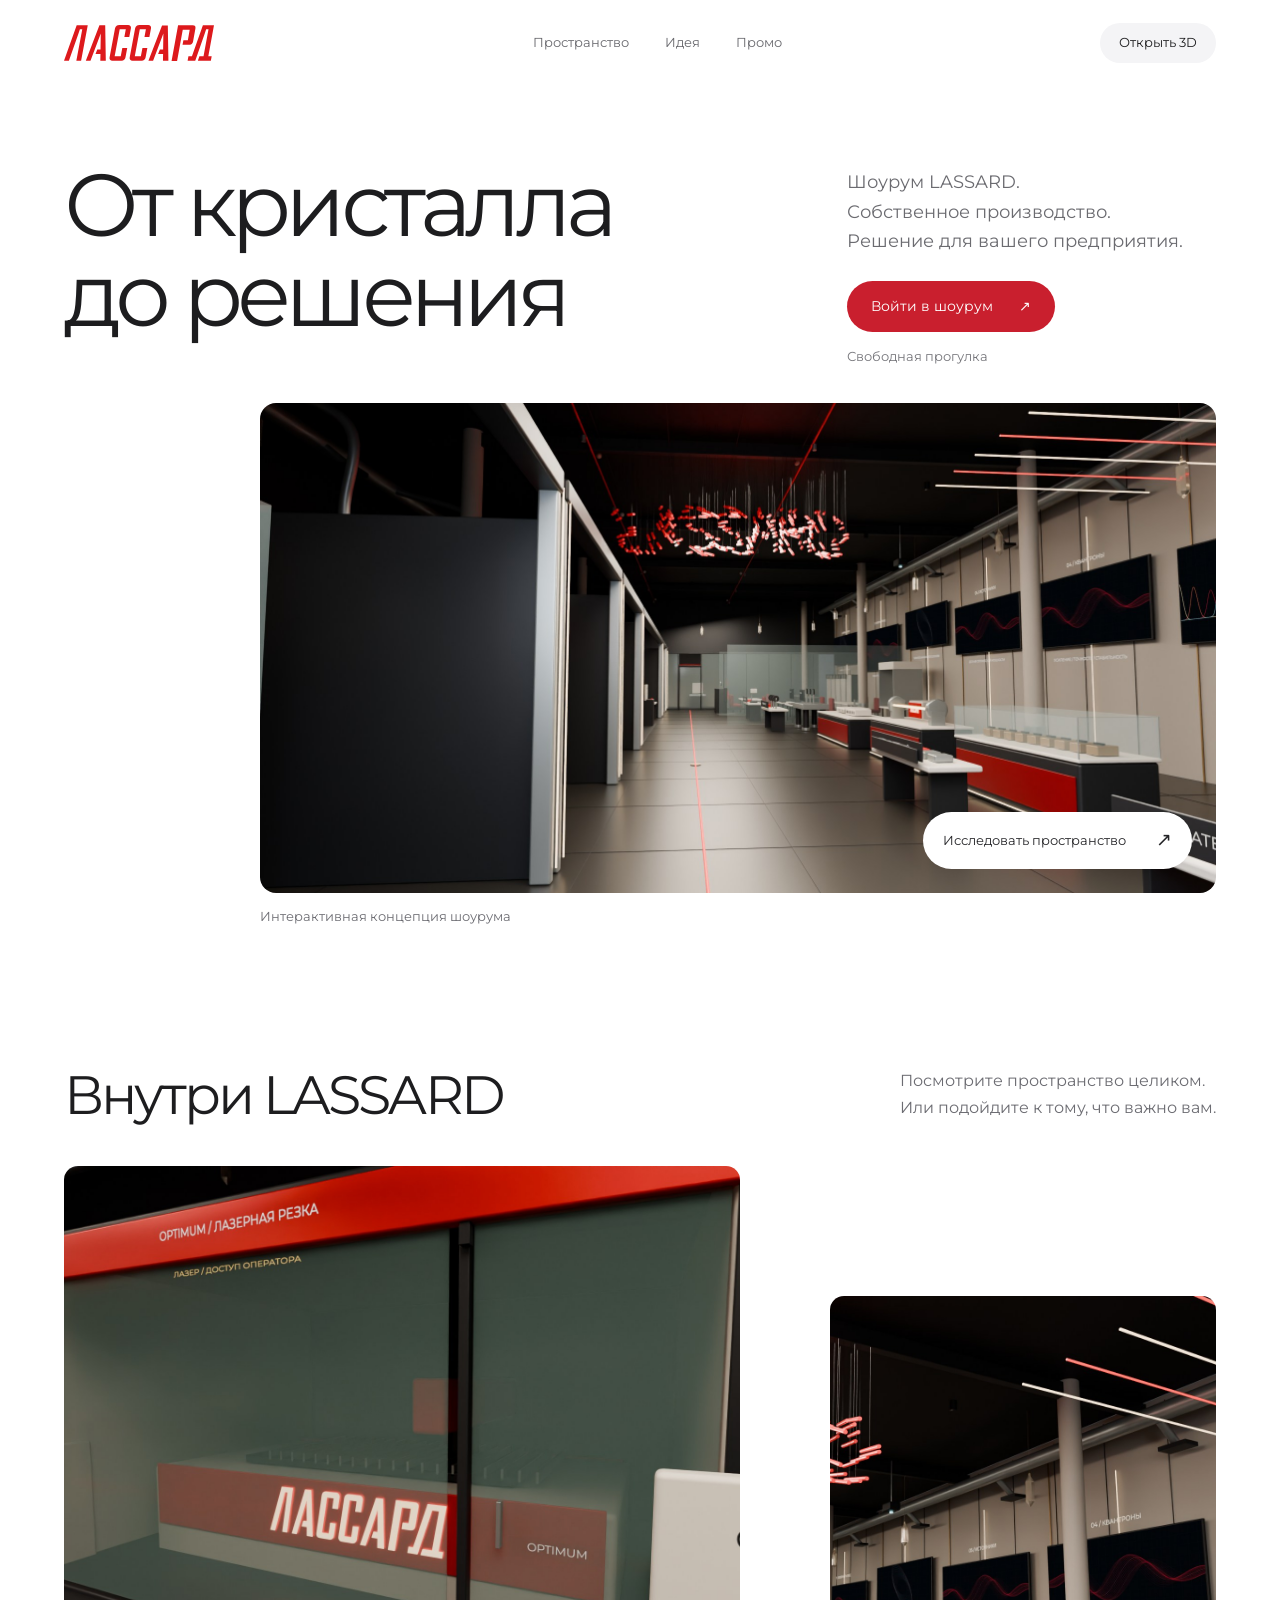
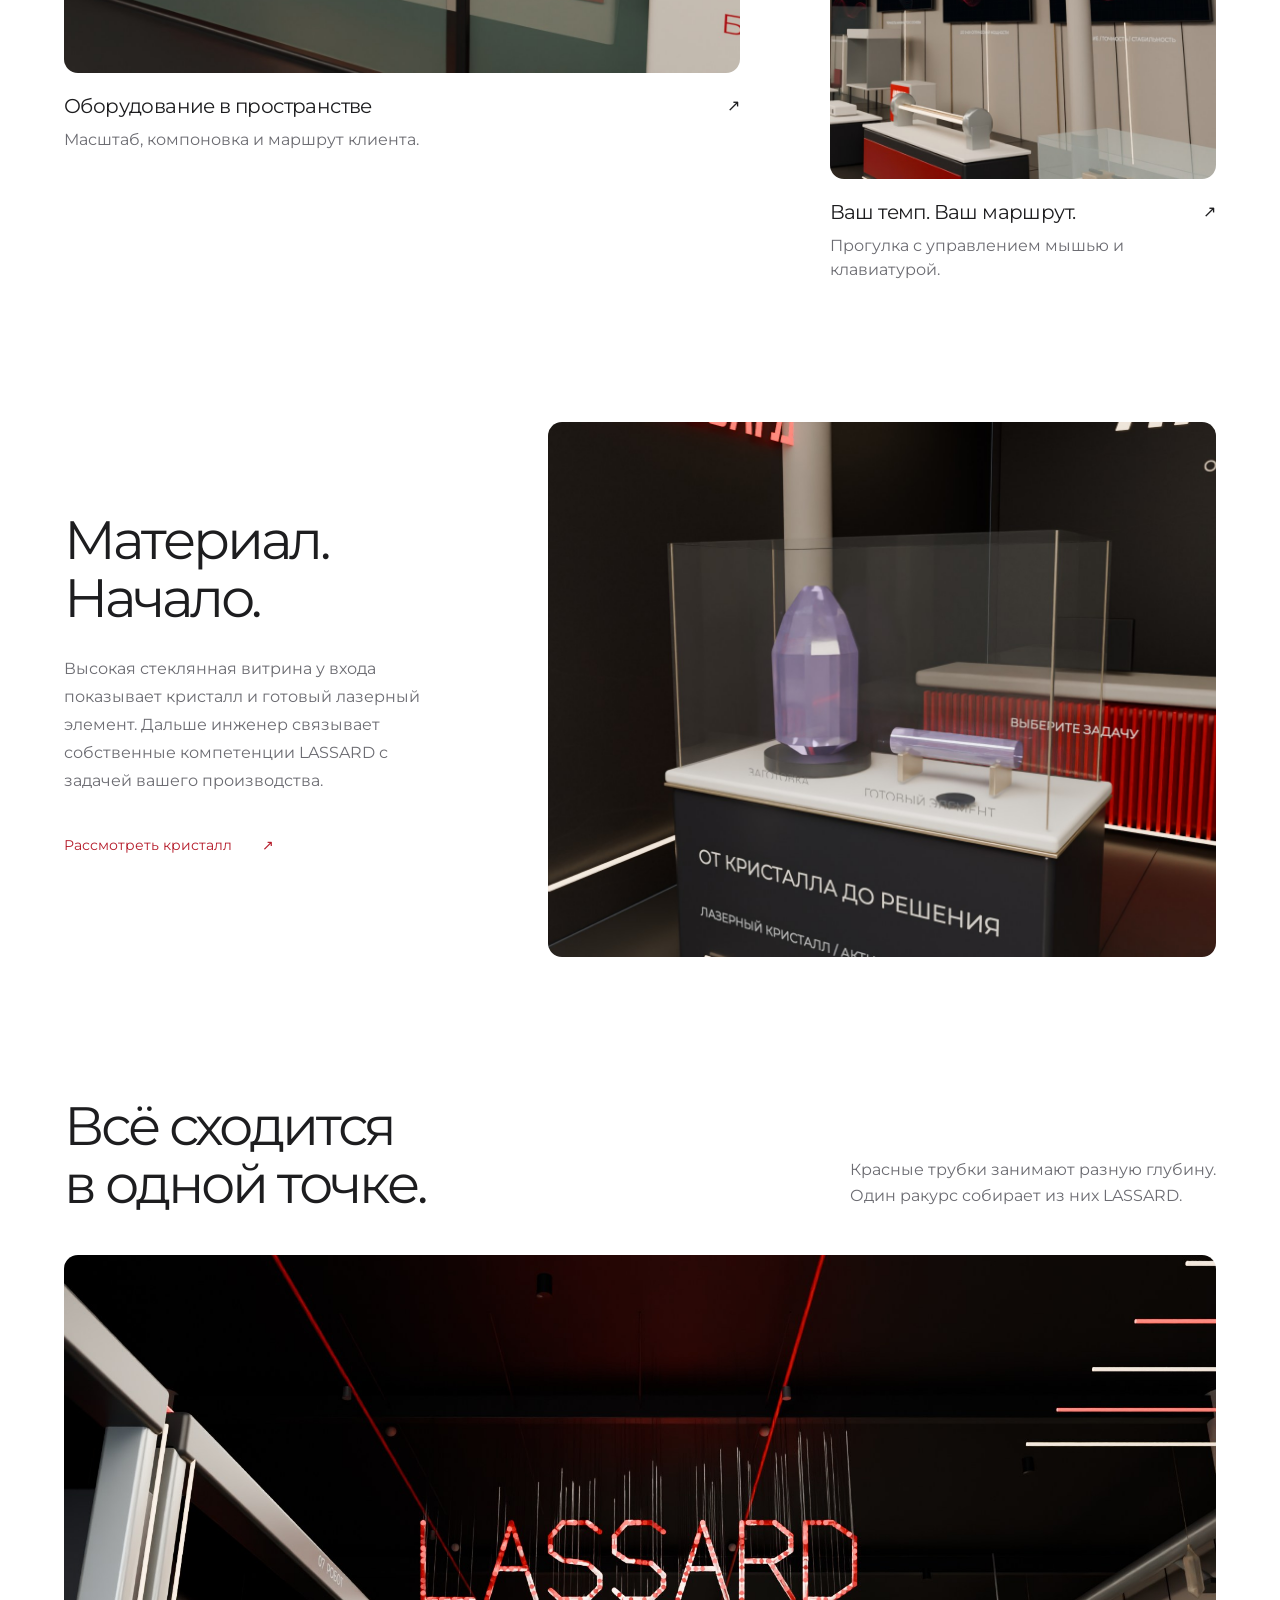
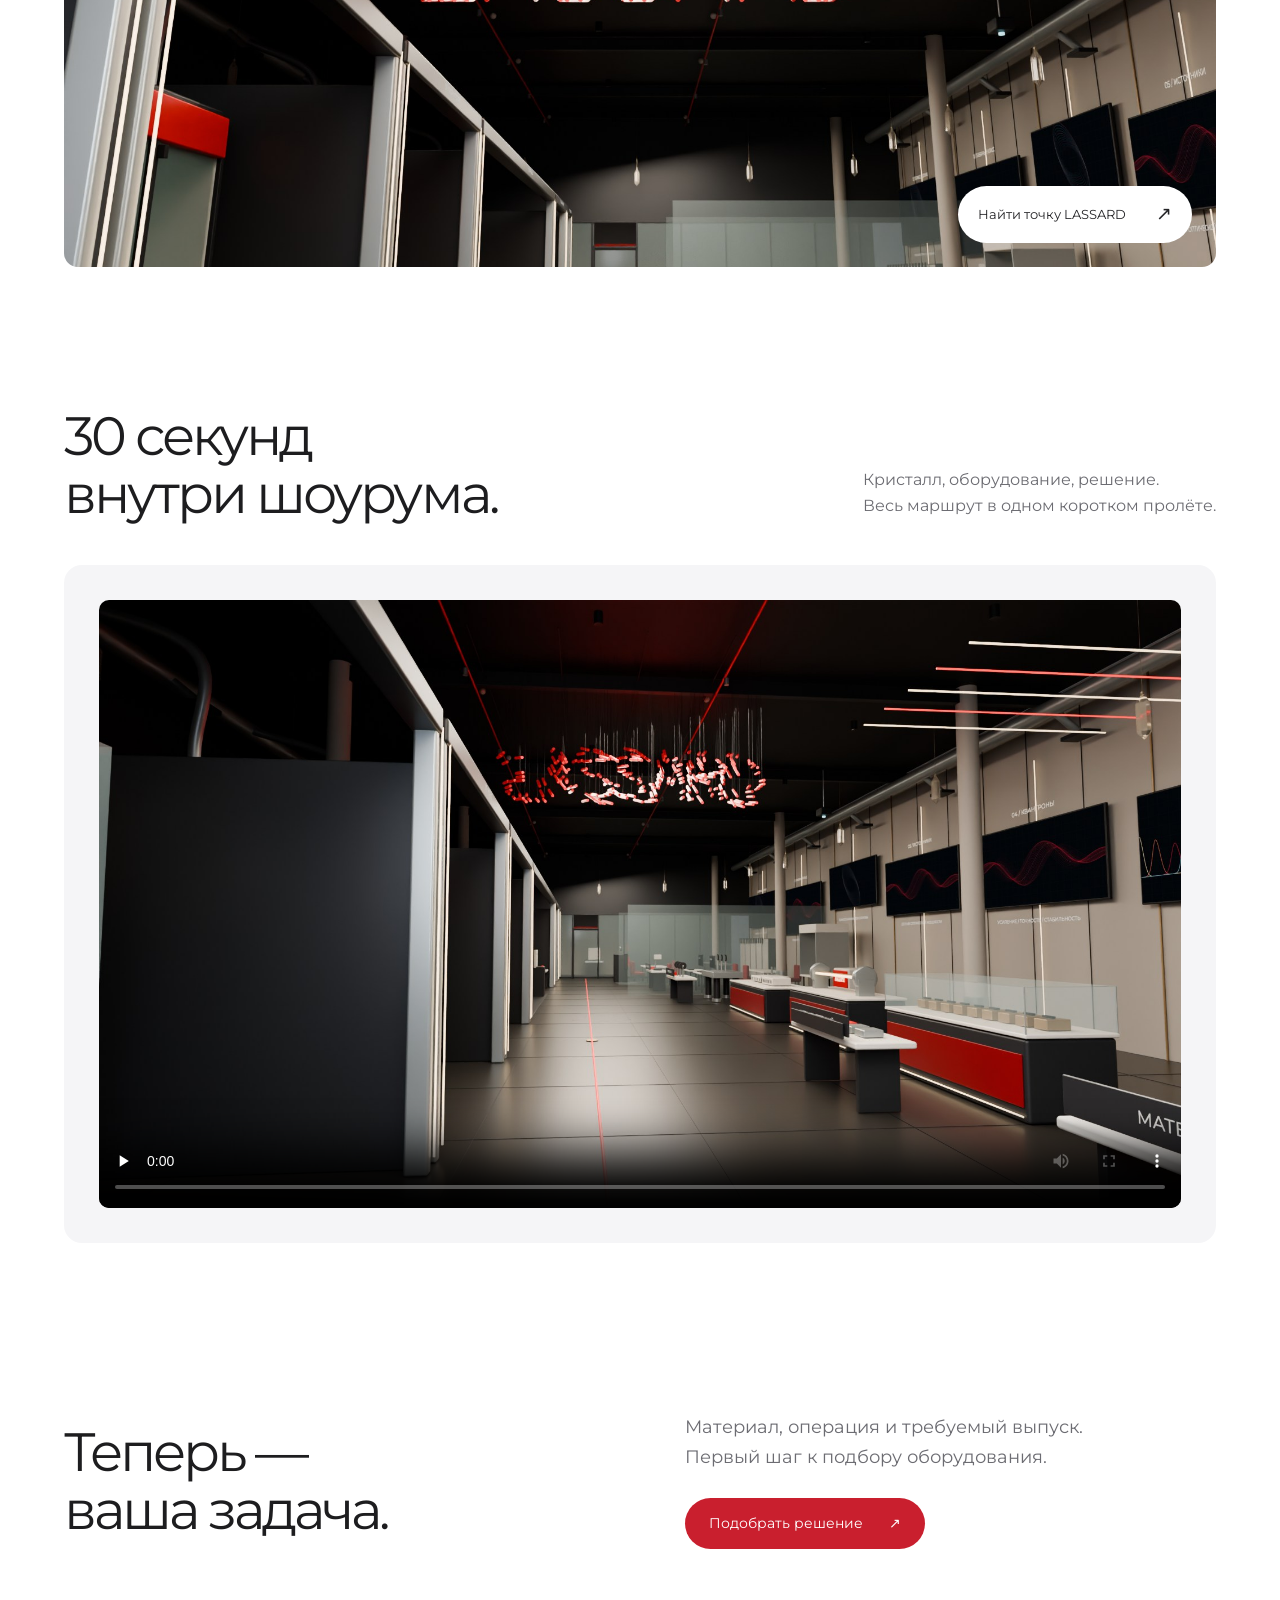
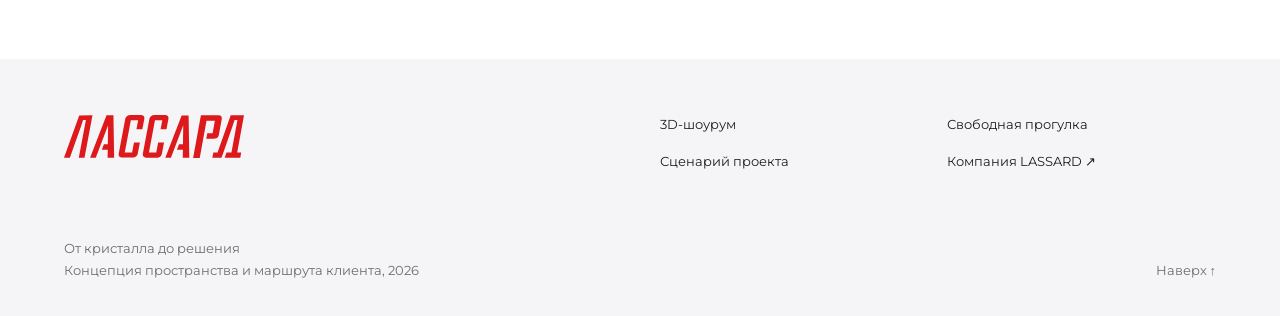
==== commit f60d8458: "Перенести кристалл и образцы в правую высокую витрину, убрать левую" ====
--- a/index.html
+++ b/index.html
@@ -1,7 +1,7 @@
 <!doctype html><html lang="ru"><head><meta charset="utf-8"><meta name="viewport" content="width=device-width,initial-scale=1"><title>LASSARD — От кристалла до решения</title><meta name="description" content="Интерактивный шоурум LASSARD. Собственное производство, лазерное оборудование и решение под задачу вашего предприятия. 3D-обзор и свободная прогулка."><link rel="icon" href="data:,"><link rel="preload" href="assets/lassard.woff2" as="font" type="font/woff2" crossorigin><link rel="stylesheet" href="assets/site.css"></head><body><header class="nav"><a href="#" class="brand" aria-label="LASSARD — главная"><img src="assets/lassard-logo.svg" alt="ЛАССАРД" width="150" height="37"></a><nav aria-label="Главная навигация"><a href="#space">Пространство</a><a href="#story">Идея</a><a href="#film">Промо</a></nav><a class="nav-action" href="studio.html">Открыть 3D</a></header><main>
 <section class="hero"><h1>От кристалла<br>до решения</h1><div class="hero-copy"><p>Шоурум LASSARD. <br>Собственное производство.<br>Решение для вашего предприятия.</p><a href="studio.html" class="button primary">Войти в шоурум <span aria-hidden="true">↗</span></a><a href="walk.html" class="quiet-link">Свободная прогулка</a></div><a class="hero-image" href="studio.html" aria-label="Открыть интерактивный 3D-шоурум"><img src="assets/room.jpg" alt="Открытая галерея шоурума LASSARD с оборудованием и подвесной композицией" fetchpriority="high" width="1600" height="900"><span class="image-action">Исследовать пространство <span>↗</span></span></a><p class="hero-note">Интерактивная концепция шоурума</p></section>
-<section id="space" class="space"><div class="section-head"><h2>Внутри LASSARD</h2><p>Посмотрите пространство целиком.<br>Или подойдите к тому, что важно вам.</p></div><div class="space-grid"><a class="space-main" href="studio.html"><img src="assets/equipment.jpg" alt="Лазерный станок OPTIMUM в шоуруме" width="960" height="720"><div><h3>Оборудование в пространстве</h3><span aria-hidden="true">↗</span></div><p>Масштаб, компоновка и маршрут клиента.</p></a><a class="space-side" href="walk.html"><img src="assets/perimeter.jpg" alt="Свет и оптические подвесы по периметру шоурума" width="700" height="840"><div><h3>Ваш темп. Ваш маршрут.</h3><span aria-hidden="true">↗</span></div><p>Прогулка с управлением мышью и клавиатурой.</p></a></div></section>
-<section id="story" class="story"><div class="story-copy"><h2>Материал.<br>Начало.</h2><p>Одна витрина у входа показывает кристалл и готовый лазерный элемент. Дальше инженер связывает собственные компетенции LASSARD с задачей вашего производства.</p><a class="text-action" href="studio.html?view=crystal">Рассмотреть кристалл <span aria-hidden="true">↗</span></a></div><a class="crystal-image" href="studio.html?view=crystal"><img src="assets/crystal.jpg" alt="Прозрачная кристаллическая заготовка и готовый активный элемент в одной витрине" width="1200" height="900"></a></section>
+<section id="space" class="space"><div class="section-head"><h2>Внутри LASSARD</h2><p>Посмотрите пространство целиком. <br>Или подойдите к тому, что важно вам.</p></div><div class="space-grid"><a class="space-main" href="studio.html"><img src="assets/equipment.jpg" alt="Лазерный станок OPTIMUM в шоуруме" width="960" height="720"><div><h3>Оборудование в пространстве</h3><span aria-hidden="true">↗</span></div><p>Масштаб, компоновка и маршрут клиента.</p></a><a class="space-side" href="walk.html"><img src="assets/perimeter.jpg" alt="Свет и оптические подвесы по периметру шоурума" width="700" height="840"><div><h3>Ваш темп. Ваш маршрут.</h3><span aria-hidden="true">↗</span></div><p>Прогулка с управлением мышью и клавиатурой.</p></a></div></section>
+<section id="story" class="story"><div class="story-copy"><h2>Материал.<br>Начало.</h2><p>Высокая стеклянная витрина у входа показывает кристалл и готовый лазерный элемент. Дальше инженер связывает собственные компетенции LASSARD с задачей вашего производства.</p><a class="text-action" href="studio.html?view=crystal">Рассмотреть кристалл <span aria-hidden="true">↗</span></a></div><a class="crystal-image" href="studio.html?view=crystal"><img src="assets/crystal.jpg" alt="Прозрачная кристаллическая заготовка и готовый активный элемент в одной витрине" width="1200" height="900"></a></section>
 <section class="perspective"><div class="section-head"><h2>Всё сходится<br>в одной точке.</h2><p>Красные трубки занимают разную глубину.<br>Один ракурс собирает из них LASSARD.</p></div><a href="studio.html?view=logo" class="perspective-image"><img src="assets/anamorph.jpg" alt="Надпись LASSARD из подвесных красных трубок" width="1600" height="900"><span class="image-action">Найти точку LASSARD <span aria-hidden="true">↗</span></span></a></section>
 <section id="film" class="film"><div class="section-head"><h2>30 секунд<br>внутри шоурума.</h2><p>Кристалл, оборудование, решение.<br>Весь маршрут в одном коротком пролёте.</p></div><div class="film-frame"><video controls playsinline preload="none" poster="assets/room.jpg" aria-label="Промо-пролёт по шоуруму LASSARD, 30 секунд"><source src="assets/promo.mp4" type="video/mp4"></video></div></section>
 <section class="decision"><h2>Теперь —<br>ваша задача.</h2><div><p>Материал, операция и требуемый выпуск.<br>Первый шаг к подбору оборудования.</p><a href="studio.html?view=decision" class="button primary">Подобрать решение <span aria-hidden="true">↗</span></a></div></section></main>
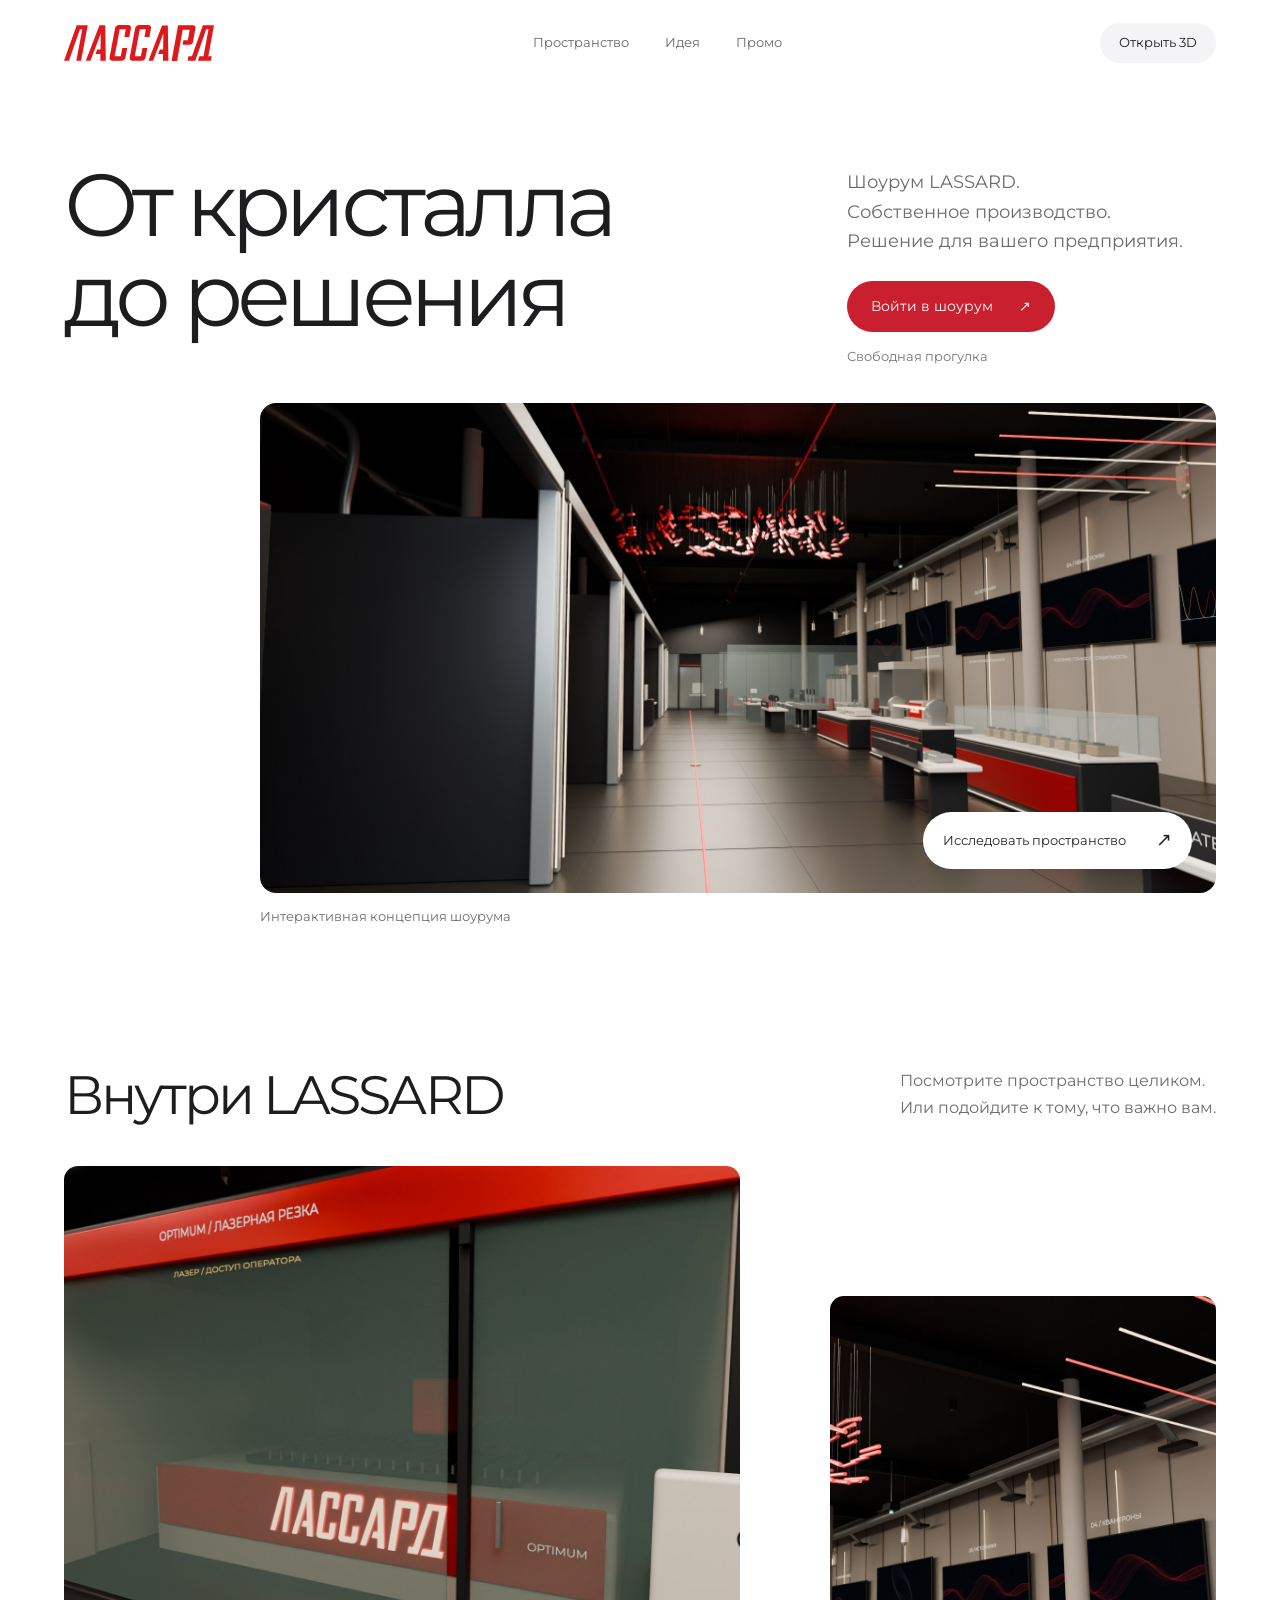
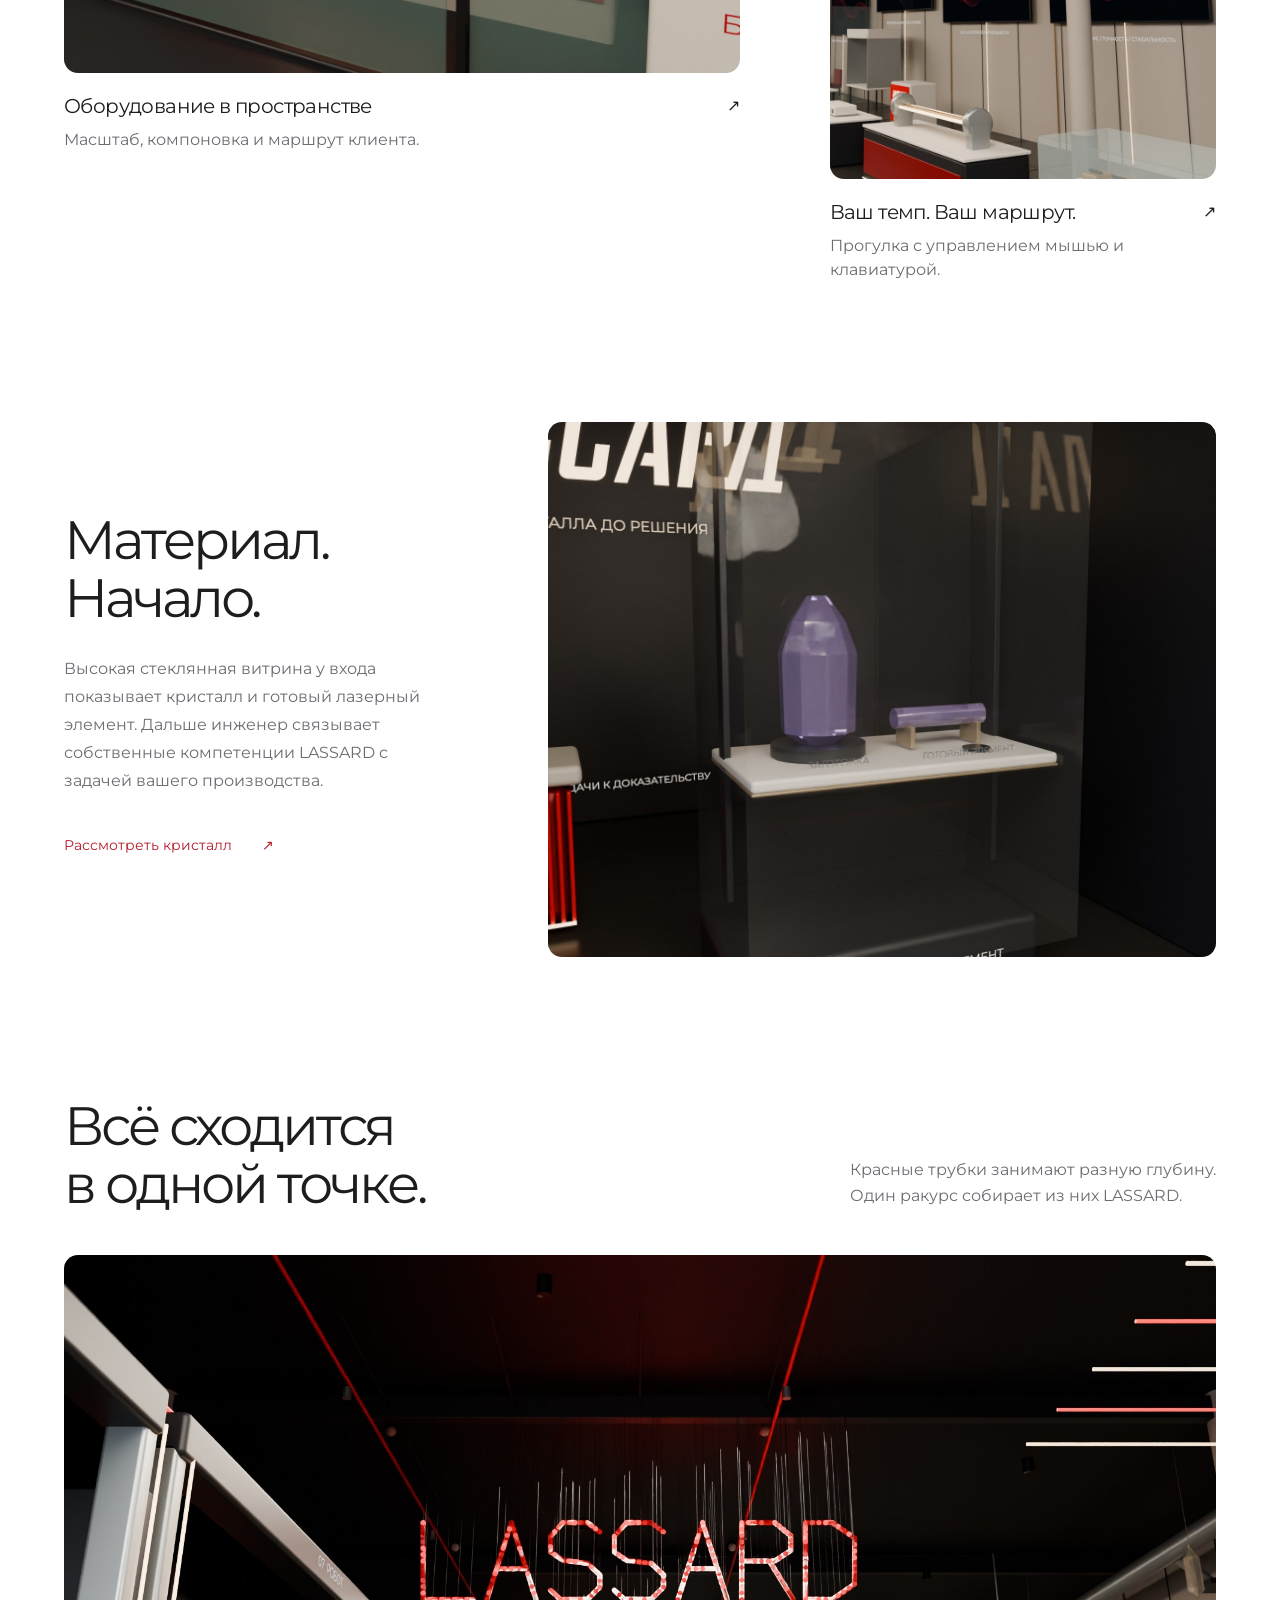
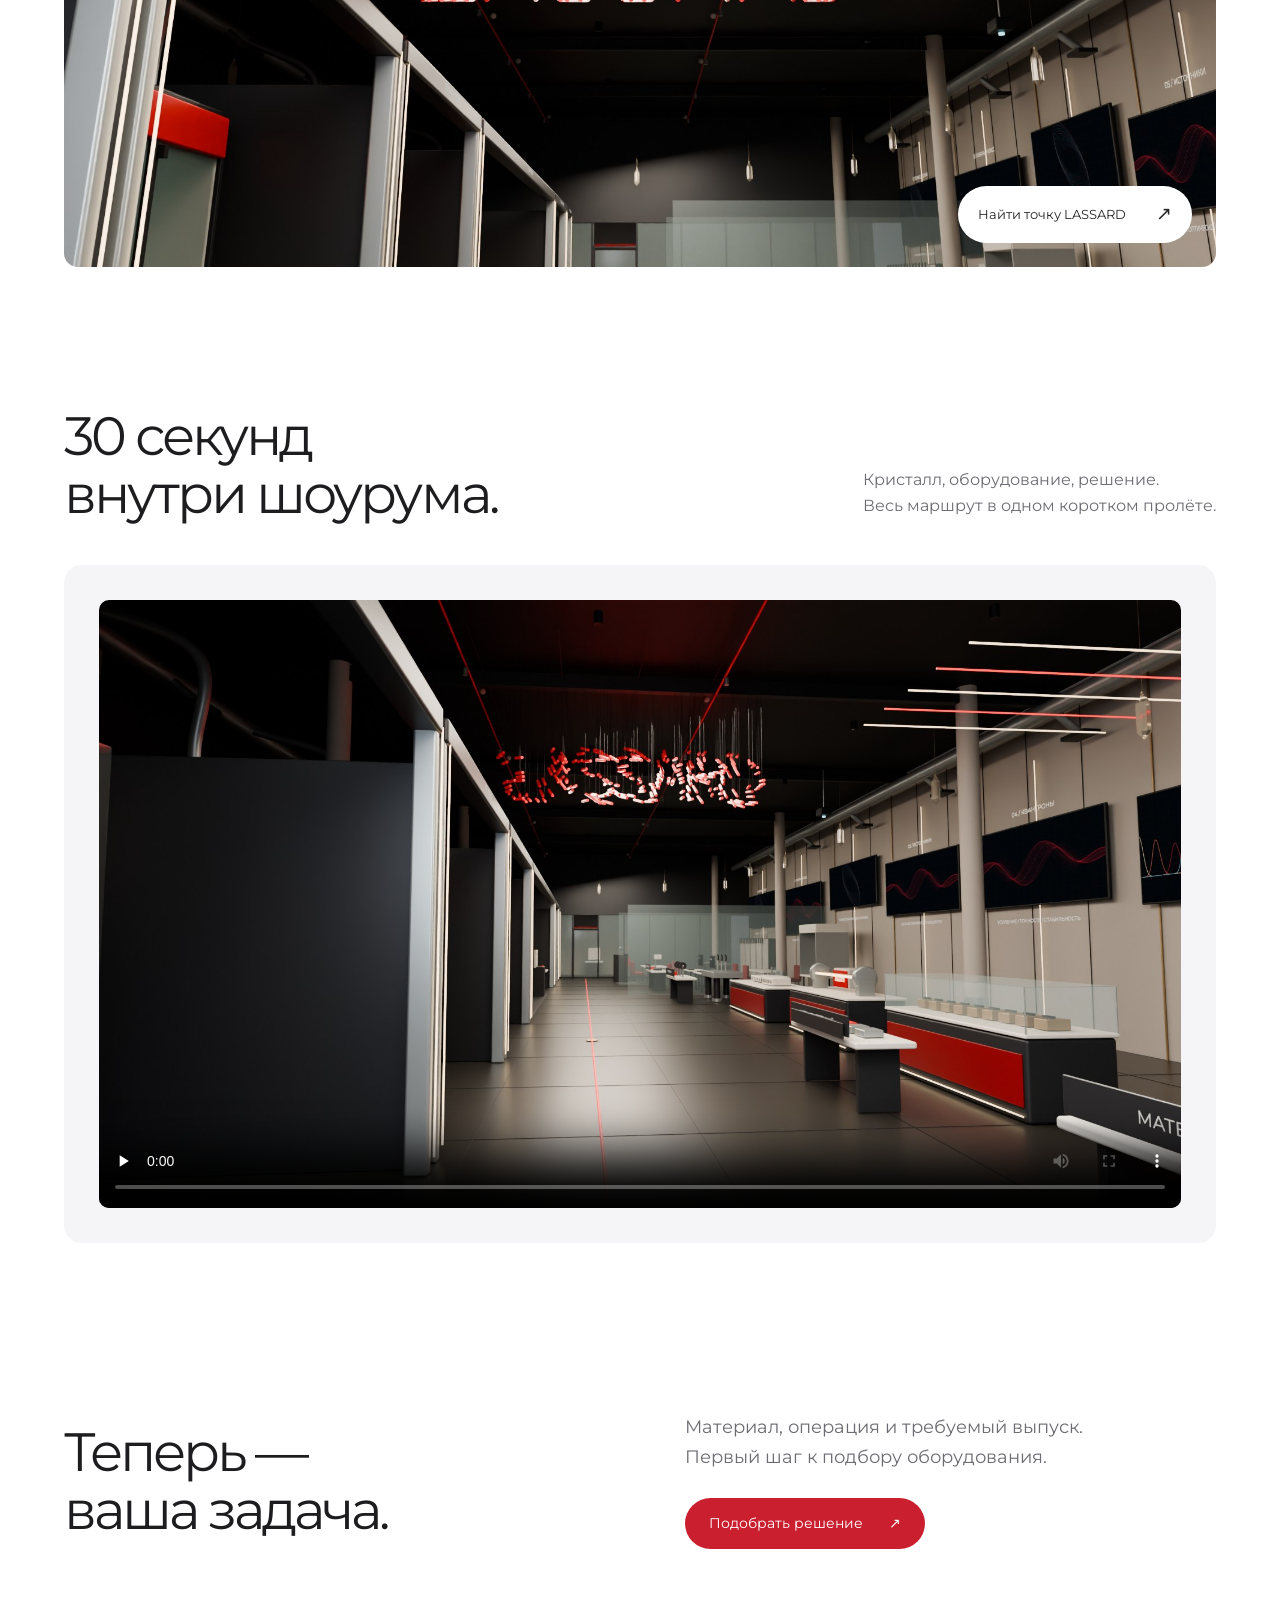
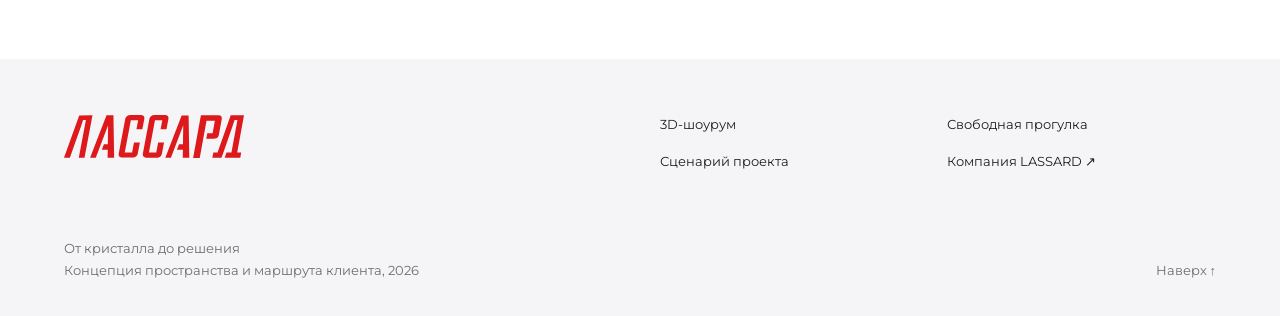
==== commit e783894b: "Согласовать сайт, рендеры и промо с одной правой стеклянной витриной" ====
--- a/index.html
+++ b/index.html
@@ -1,8 +1,8 @@
 <!doctype html><html lang="ru"><head><meta charset="utf-8"><meta name="viewport" content="width=device-width,initial-scale=1"><title>LASSARD — От кристалла до решения</title><meta name="description" content="Интерактивный шоурум LASSARD. Собственное производство, лазерное оборудование и решение под задачу вашего предприятия. 3D-обзор и свободная прогулка."><link rel="icon" href="data:,"><link rel="preload" href="assets/lassard.woff2" as="font" type="font/woff2" crossorigin><link rel="stylesheet" href="assets/site.css"></head><body><header class="nav"><a href="#" class="brand" aria-label="LASSARD — главная"><img src="assets/lassard-logo.svg" alt="ЛАССАРД" width="150" height="37"></a><nav aria-label="Главная навигация"><a href="#space">Пространство</a><a href="#story">Идея</a><a href="#film">Промо</a></nav><a class="nav-action" href="studio.html">Открыть 3D</a></header><main>
-<section class="hero"><h1>От кристалла<br>до решения</h1><div class="hero-copy"><p>Шоурум LASSARD. <br>Собственное производство.<br>Решение для вашего предприятия.</p><a href="studio.html" class="button primary">Войти в шоурум <span aria-hidden="true">↗</span></a><a href="walk.html" class="quiet-link">Свободная прогулка</a></div><a class="hero-image" href="studio.html" aria-label="Открыть интерактивный 3D-шоурум"><img src="assets/room.jpg" alt="Открытая галерея шоурума LASSARD с оборудованием и подвесной композицией" fetchpriority="high" width="1600" height="900"><span class="image-action">Исследовать пространство <span>↗</span></span></a><p class="hero-note">Интерактивная концепция шоурума</p></section>
-<section id="space" class="space"><div class="section-head"><h2>Внутри LASSARD</h2><p>Посмотрите пространство целиком. <br>Или подойдите к тому, что важно вам.</p></div><div class="space-grid"><a class="space-main" href="studio.html"><img src="assets/equipment.jpg" alt="Лазерный станок OPTIMUM в шоуруме" width="960" height="720"><div><h3>Оборудование в пространстве</h3><span aria-hidden="true">↗</span></div><p>Масштаб, компоновка и маршрут клиента.</p></a><a class="space-side" href="walk.html"><img src="assets/perimeter.jpg" alt="Свет и оптические подвесы по периметру шоурума" width="700" height="840"><div><h3>Ваш темп. Ваш маршрут.</h3><span aria-hidden="true">↗</span></div><p>Прогулка с управлением мышью и клавиатурой.</p></a></div></section>
-<section id="story" class="story"><div class="story-copy"><h2>Материал.<br>Начало.</h2><p>Высокая стеклянная витрина у входа показывает кристалл и готовый лазерный элемент. Дальше инженер связывает собственные компетенции LASSARD с задачей вашего производства.</p><a class="text-action" href="studio.html?view=crystal">Рассмотреть кристалл <span aria-hidden="true">↗</span></a></div><a class="crystal-image" href="studio.html?view=crystal"><img src="assets/crystal.jpg" alt="Прозрачная кристаллическая заготовка и готовый активный элемент в одной витрине" width="1200" height="900"></a></section>
+<section class="hero"><h1>От кристалла<br>до решения</h1><div class="hero-copy"><p>Шоурум LASSARD. <br>Собственное производство.<br>Решение для вашего предприятия.</p><a href="studio.html" class="button primary">Войти в шоурум <span aria-hidden="true">↗</span></a><a href="walk.html" class="quiet-link">Свободная прогулка</a></div><a class="hero-image" href="studio.html" aria-label="Открыть интерактивный 3D-шоурум"><img src="assets/room.jpg?v=3" alt="Открытая галерея шоурума LASSARD с оборудованием и подвесной композицией" fetchpriority="high" width="1600" height="900"><span class="image-action">Исследовать пространство <span>↗</span></span></a><p class="hero-note">Интерактивная концепция шоурума</p></section>
+<section id="space" class="space"><div class="section-head"><h2>Внутри LASSARD</h2><p>Посмотрите пространство целиком. <br>Или подойдите к тому, что важно вам.</p></div><div class="space-grid"><a class="space-main" href="studio.html"><img src="assets/equipment.jpg" alt="Лазерный станок OPTIMUM в шоуруме" width="960" height="720"><div><h3>Оборудование в пространстве</h3><span aria-hidden="true">↗</span></div><p>Масштаб, компоновка и маршрут клиента.</p></a><a class="space-side" href="walk.html"><img src="assets/perimeter.jpg?v=3" alt="Свет и оптические подвесы по периметру шоурума" width="700" height="840"><div><h3>Ваш темп. Ваш маршрут.</h3><span aria-hidden="true">↗</span></div><p>Прогулка с управлением мышью и клавиатурой.</p></a></div></section>
+<section id="story" class="story"><div class="story-copy"><h2>Материал.<br>Начало.</h2><p>Высокая стеклянная витрина у входа показывает кристалл и готовый лазерный элемент. Дальше инженер связывает собственные компетенции LASSARD с задачей вашего производства.</p><a class="text-action" href="studio.html?view=crystal">Рассмотреть кристалл <span aria-hidden="true">↗</span></a></div><a class="crystal-image" href="studio.html?view=crystal"><img src="assets/crystal.jpg?v=3" alt="Прозрачная кристаллическая заготовка и готовый активный элемент в одной витрине" width="1200" height="900"></a></section>
 <section class="perspective"><div class="section-head"><h2>Всё сходится<br>в одной точке.</h2><p>Красные трубки занимают разную глубину.<br>Один ракурс собирает из них LASSARD.</p></div><a href="studio.html?view=logo" class="perspective-image"><img src="assets/anamorph.jpg" alt="Надпись LASSARD из подвесных красных трубок" width="1600" height="900"><span class="image-action">Найти точку LASSARD <span aria-hidden="true">↗</span></span></a></section>
-<section id="film" class="film"><div class="section-head"><h2>30 секунд<br>внутри шоурума.</h2><p>Кристалл, оборудование, решение.<br>Весь маршрут в одном коротком пролёте.</p></div><div class="film-frame"><video controls playsinline preload="none" poster="assets/room.jpg" aria-label="Промо-пролёт по шоуруму LASSARD, 30 секунд"><source src="assets/promo.mp4" type="video/mp4"></video></div></section>
+<section id="film" class="film"><div class="section-head"><h2>30 секунд<br>внутри шоурума.</h2><p>Кристалл, оборудование, решение.<br>Весь маршрут в одном коротком пролёте.</p></div><div class="film-frame"><video controls playsinline preload="none" poster="assets/room.jpg?v=3" aria-label="Промо-пролёт по шоуруму LASSARD, 30 секунд"><source src="assets/promo.mp4?v=3" type="video/mp4"></video></div></section>
 <section class="decision"><h2>Теперь —<br>ваша задача.</h2><div><p>Материал, операция и требуемый выпуск.<br>Первый шаг к подбору оборудования.</p><a href="studio.html?view=decision" class="button primary">Подобрать решение <span aria-hidden="true">↗</span></a></div></section></main>
 <footer><img src="assets/lassard-logo.svg" alt="ЛАССАРД" width="180" height="45"><div><a href="studio.html">3D-шоурум</a><a href="walk.html">Свободная прогулка</a><a href="Сценарий_и_пасхалки.html">Сценарий проекта</a><a href="https://lassard.ru/" target="_blank" rel="noopener">Компания LASSARD ↗</a></div><p>От кристалла до решения<br>Концепция пространства и маршрута клиента, 2026</p><a href="#" class="back-top">Наверх ↑</a></footer><script>if(new URLSearchParams(location.search).get('walk')==='1')location.replace('studio.html?walk=1');const video=document.querySelector('video');document.addEventListener('visibilitychange',()=>{if(document.hidden)video.pause()});</script></body></html>
